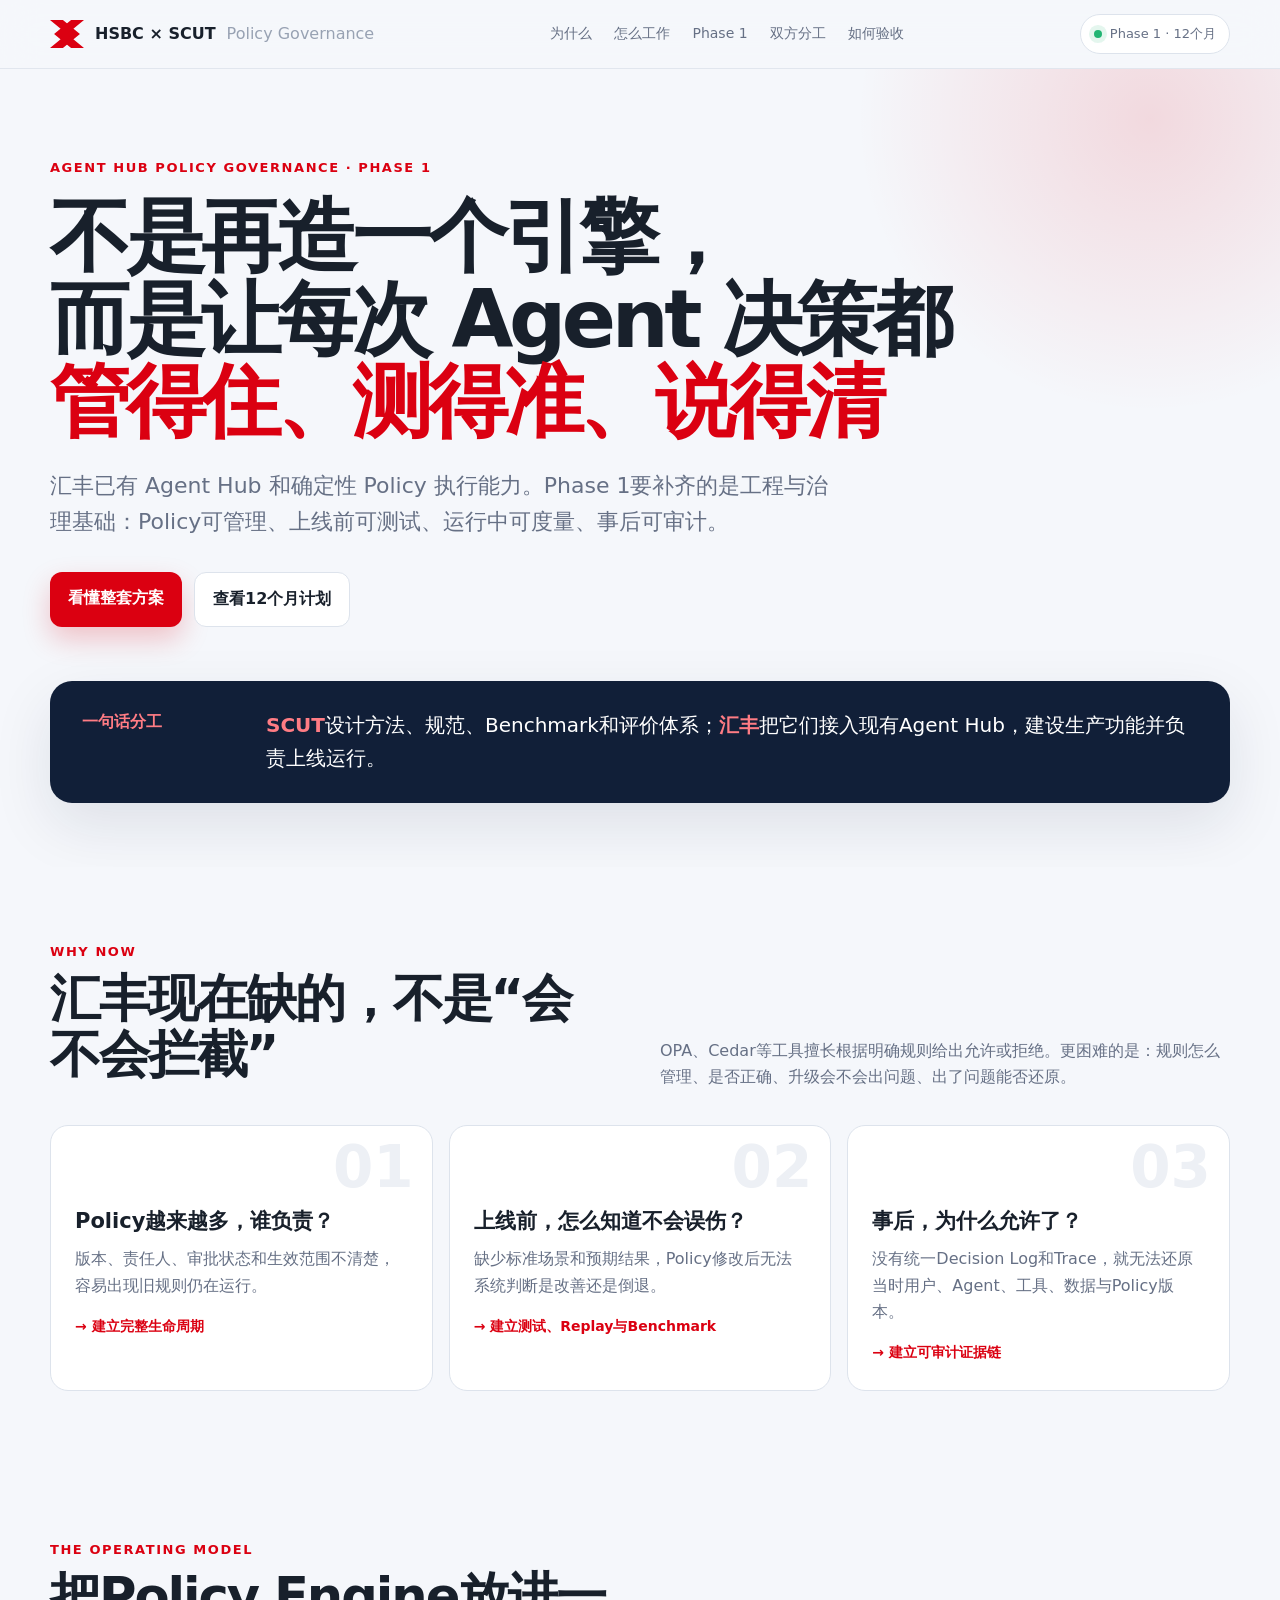
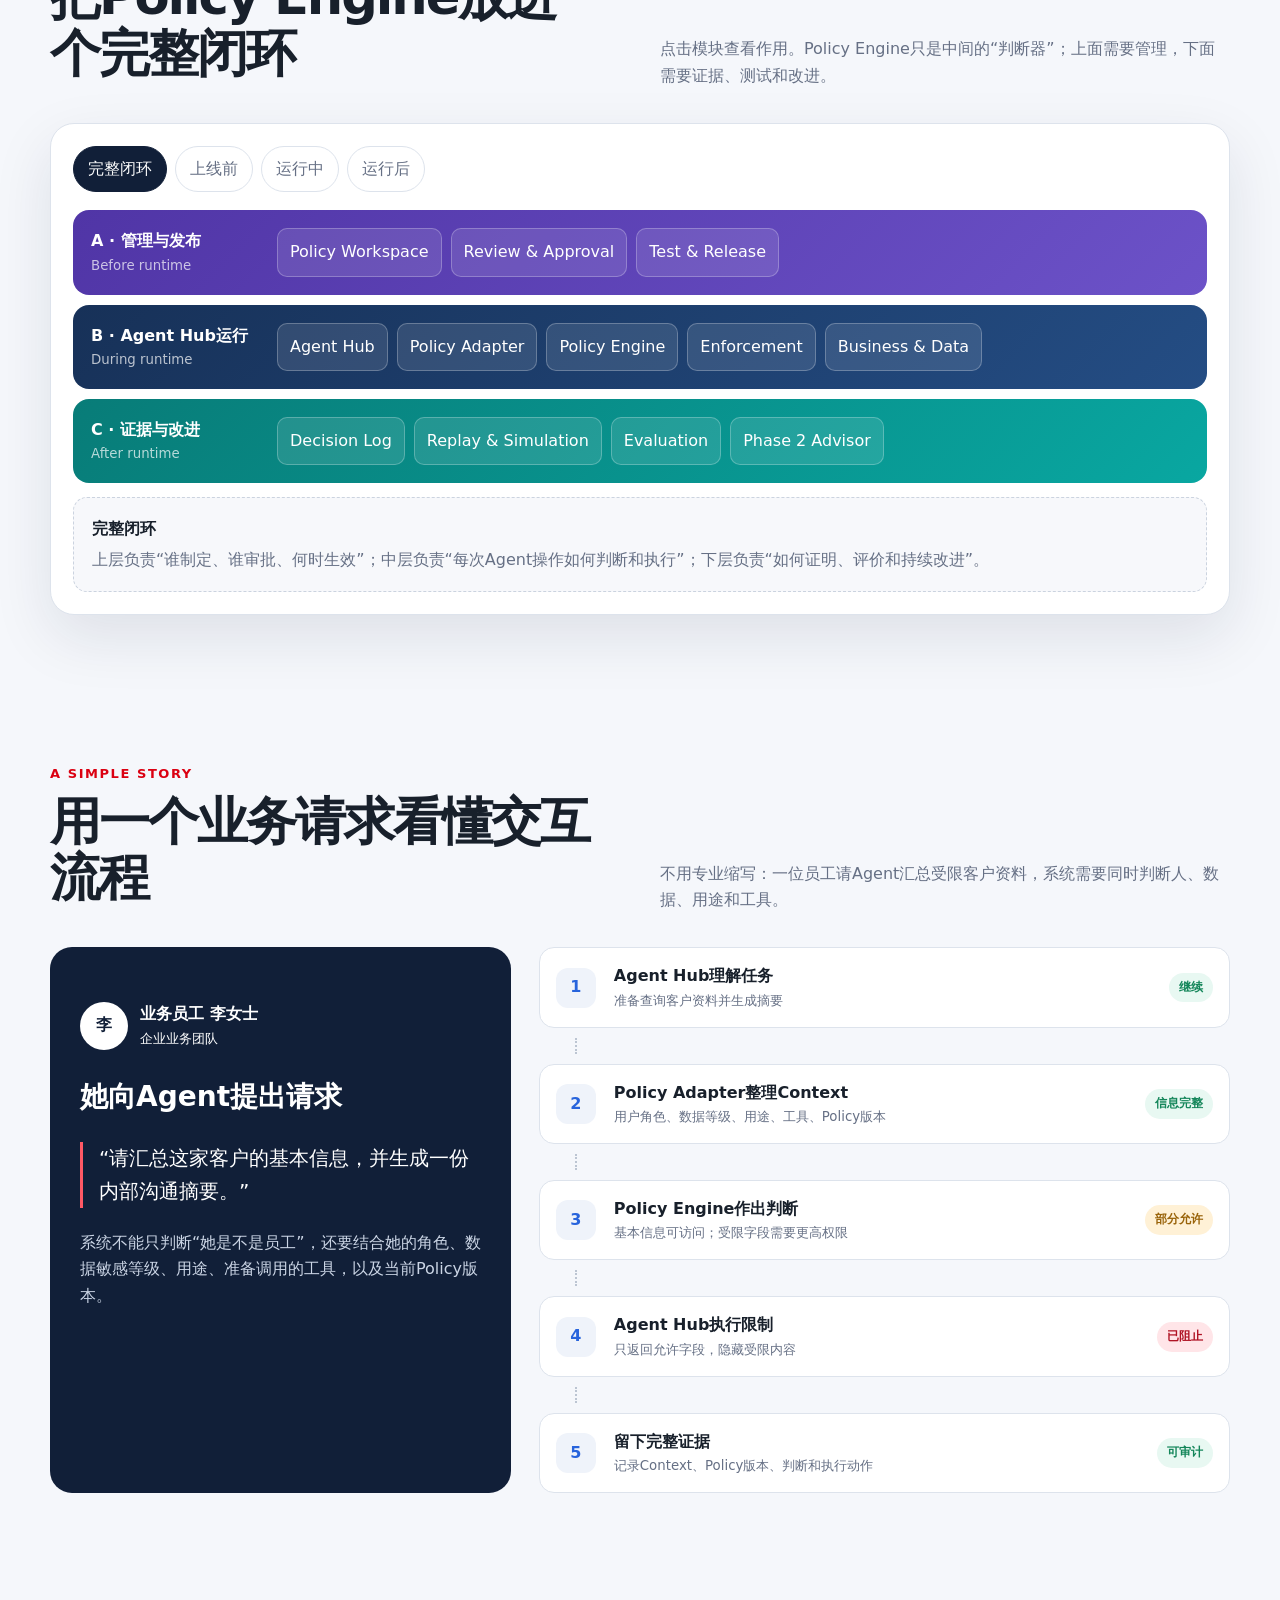
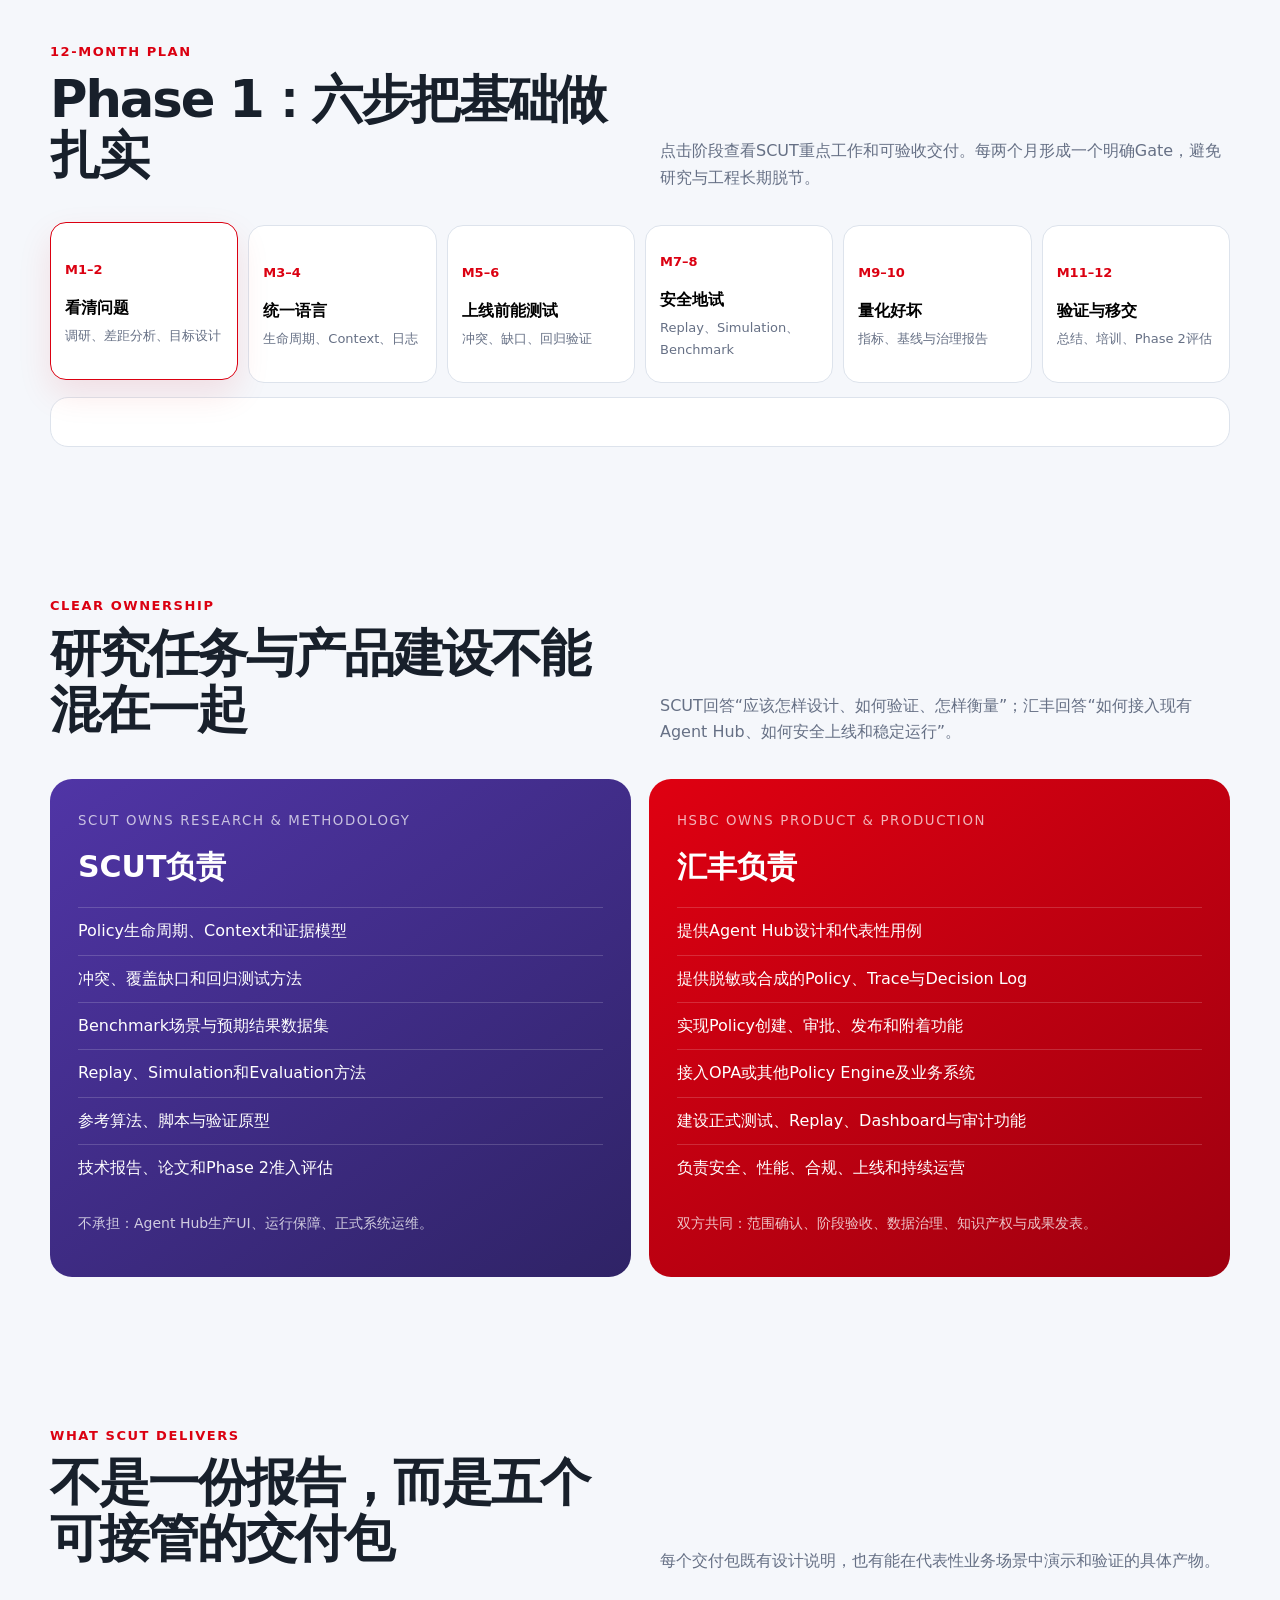
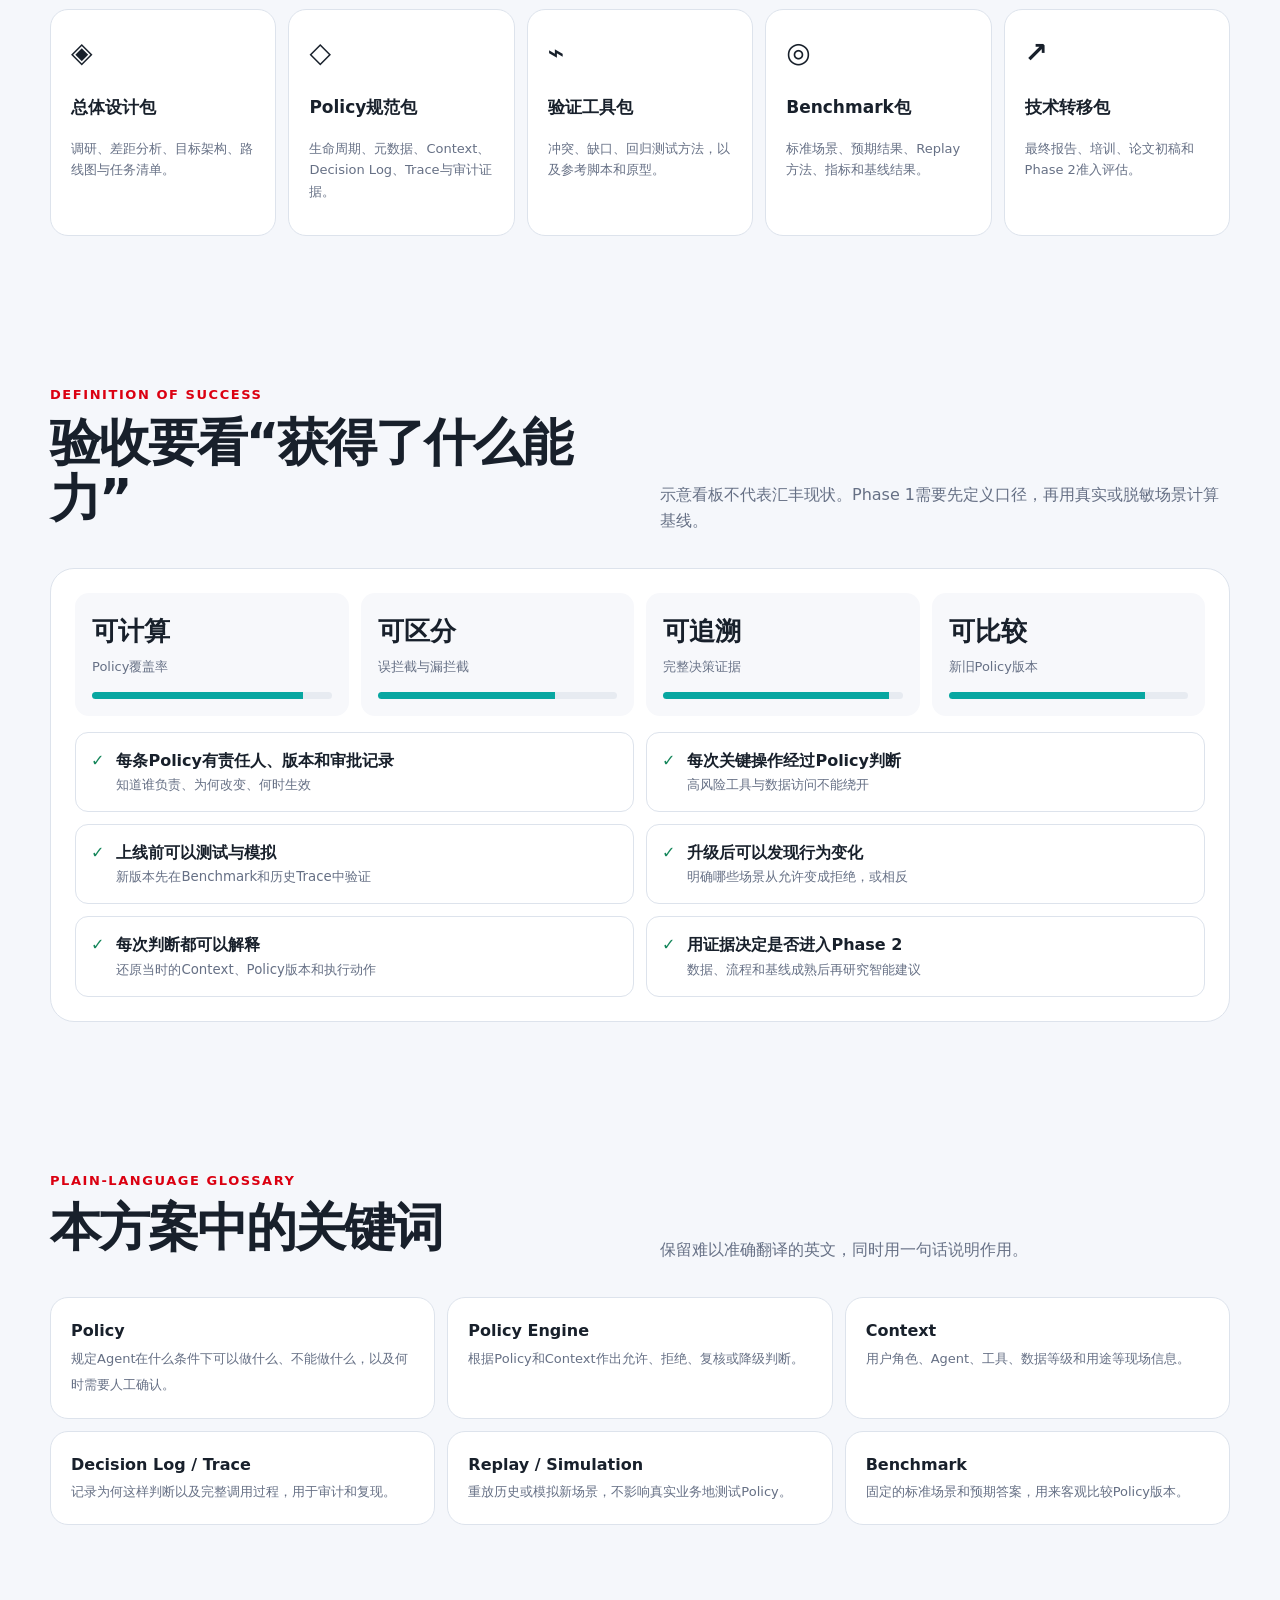
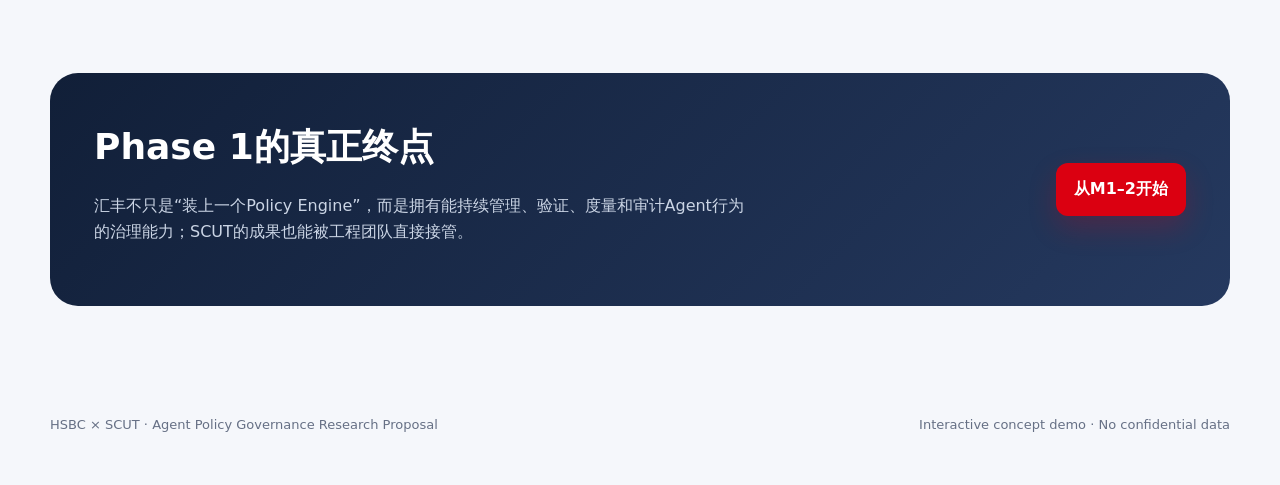
==== phase1-policy-demo/index.html @ 7c13958d "Initial commit: HSBC x SCUT Agent Hub Policy Governance Phase 1 concept demo" ====
<!doctype html>
<html lang="zh-CN">
<head>
  <meta charset="utf-8">
  <meta name="viewport" content="width=device-width,initial-scale=1">
  <meta name="description" content="HSBC × SCUT Agent Hub Policy Governance Phase 1">
  <title>HSBC × SCUT · Policy Governance Phase 1</title>
  <link rel="stylesheet" href="styles.css">
</head>
<body>
  <header class="topbar"><div class="wrap nav">
    <div class="brand"><span class="mark"></span><b>HSBC × SCUT</b><span>Policy Governance</span></div>
    <nav><a href="#why">为什么</a><a href="#architecture">怎么工作</a><a href="#plan">Phase 1</a><a href="#roles">双方分工</a><a href="#success">如何验收</a></nav>
    <span class="pill"><i></i>Phase 1 · 12个月</span>
  </div></header>
  <main>
    <section class="hero"><div class="wrap">
      <div class="eyebrow">Agent Hub Policy Governance · Phase 1</div>
      <h1>不是再造一个引擎，<br>而是让每次 Agent 决策都<br><em>管得住、测得准、说得清</em></h1>
      <p class="lead">汇丰已有 Agent Hub 和确定性 Policy 执行能力。Phase 1要补齐的是工程与治理基础：Policy可管理、上线前可测试、运行中可度量、事后可审计。</p>
      <div class="actions"><a class="primary" href="#architecture">看懂整套方案</a><a class="secondary" href="#plan">查看12个月计划</a></div>
      <div class="one-line"><b>一句话分工</b><p><strong>SCUT</strong>设计方法、规范、Benchmark和评价体系；<strong>汇丰</strong>把它们接入现有Agent Hub，建设生产功能并负责上线运行。</p></div>
    </div></section>
    <section id="why"><div class="wrap">
      <div class="section-head"><div><div class="eyebrow">Why now</div><h2>汇丰现在缺的，不是“会不会拦截”</h2></div><p>OPA、Cedar等工具擅长根据明确规则给出允许或拒绝。更困难的是：规则怎么管理、是否正确、升级会不会出问题、出了问题能否还原。</p></div>
      <div class="problem-grid">
        <article class="problem"><span class="num">01</span><h3>Policy越来越多，谁负责？</h3><p>版本、责任人、审批状态和生效范围不清楚，容易出现旧规则仍在运行。</p><b>→ 建立完整生命周期</b></article>
        <article class="problem"><span class="num">02</span><h3>上线前，怎么知道不会误伤？</h3><p>缺少标准场景和预期结果，Policy修改后无法系统判断是改善还是倒退。</p><b>→ 建立测试、Replay与Benchmark</b></article>
        <article class="problem"><span class="num">03</span><h3>事后，为什么允许了？</h3><p>没有统一Decision Log和Trace，就无法还原当时用户、Agent、工具、数据与Policy版本。</p><b>→ 建立可审计证据链</b></article>
      </div>
    </div></section>
    <section id="architecture"><div class="wrap">
      <div class="section-head"><div><div class="eyebrow">The operating model</div><h2>把Policy Engine放进一个完整闭环</h2></div><p>点击模块查看作用。Policy Engine只是中间的“判断器”；上面需要管理，下面需要证据、测试和改进。</p></div>
      <div class="arch">
        <div class="arch-tabs"><button class="active" data-view="all">完整闭环</button><button data-view="before">上线前</button><button data-view="runtime">运行中</button><button data-view="after">运行后</button></div>
        <div class="layer layer-a" data-stage="before"><div class="layer-title">A · 管理与发布<small>Before runtime</small></div><div class="nodes"><button data-title="Policy Workspace" data-copy="统一创建和维护Policy，记录责任人、版本、适用范围与变更原因。">Policy Workspace</button><button data-title="Review & Approval" data-copy="Policy必须经过评审与审批，才能从草稿进入测试或生产。">Review & Approval</button><button data-title="Test & Release" data-copy="使用标准测试集验证结果，再按受控流程发布到Agent Hub。">Test & Release</button></div></div>
        <div class="layer layer-b" data-stage="runtime"><div class="layer-title">B · Agent Hub运行<small>During runtime</small></div><div class="nodes"><button data-title="Agent Hub" data-copy="接收业务请求，编排Agent、模型、工具和数据系统，是现有业务底座。">Agent Hub</button><button data-title="Policy Adapter" data-copy="把用户、Agent、工具、数据等级和业务场景整理成统一格式。">Policy Adapter</button><button data-title="Policy Engine" data-copy="依据明确Policy返回允许、拒绝、人工复核或降级处理。可参考OPA实现。">Policy Engine</button><button data-title="Enforcement" data-copy="真正放行工具调用、阻止请求、隐藏敏感内容，或转交人工。">Enforcement</button><button data-title="Business & Data" data-copy="Agent最终调用的业务服务、工具和数据资源；通过Policy判断后才能访问。">Business & Data</button></div></div>
        <div class="layer layer-c" data-stage="after"><div class="layer-title">C · 证据与改进<small>After runtime</small></div><div class="nodes"><button data-title="Decision Log" data-copy="记录每次判断使用的Context、Policy版本、结果和原因。">Decision Log</button><button data-title="Replay & Simulation" data-copy="重放历史或模拟新场景，不影响生产地比较新旧Policy。">Replay & Simulation</button><button data-title="Evaluation" data-copy="计算覆盖率、误拦截、漏拦截、延迟和人工复核负担。">Evaluation</button><button data-title="Phase 2 Advisor" data-copy="Phase 1成熟后再研究智能Policy建议；先建议、后审批。">Phase 2 Advisor</button></div></div>
        <div class="detail" id="archDetail"><strong>完整闭环</strong><span>上层负责“谁制定、谁审批、何时生效”；中层负责“每次Agent操作如何判断和执行”；下层负责“如何证明、评价和持续改进”。</span></div>
      </div>
    </div></section>

    <section><div class="wrap">
      <div class="section-head"><div><div class="eyebrow">A simple story</div><h2>用一个业务请求看懂交互流程</h2></div><p>不用专业缩写：一位员工请Agent汇总受限客户资料，系统需要同时判断人、数据、用途和工具。</p></div>
      <div class="story">
        <article class="story-copy"><div class="persona"><span>李</span><div><b>业务员工 李女士</b><small>企业业务团队</small></div></div><h3>她向Agent提出请求</h3><blockquote>“请汇总这家客户的基本信息，并生成一份内部沟通摘要。”</blockquote><p>系统不能只判断“她是不是员工”，还要结合她的角色、数据敏感等级、用途、准备调用的工具，以及当前Policy版本。</p></article>
        <div class="flow">
          <div class="flow-step"><i>1</i><div><b>Agent Hub理解任务</b><small>准备查询客户资料并生成摘要</small></div><span class="status ok">继续</span></div>
          <div class="arrow"></div><div class="flow-step"><i>2</i><div><b>Policy Adapter整理Context</b><small>用户角色、数据等级、用途、工具、Policy版本</small></div><span class="status ok">信息完整</span></div>
          <div class="arrow"></div><div class="flow-step"><i>3</i><div><b>Policy Engine作出判断</b><small>基本信息可访问；受限字段需要更高权限</small></div><span class="status review">部分允许</span></div>
          <div class="arrow"></div><div class="flow-step"><i>4</i><div><b>Agent Hub执行限制</b><small>只返回允许字段，隐藏受限内容</small></div><span class="status blocked">已阻止</span></div>
          <div class="arrow"></div><div class="flow-step"><i>5</i><div><b>留下完整证据</b><small>记录Context、Policy版本、判断和执行动作</small></div><span class="status ok">可审计</span></div>
        </div>
      </div>
    </div></section>
    <section id="plan"><div class="wrap">
      <div class="section-head"><div><div class="eyebrow">12-month plan</div><h2>Phase 1：六步把基础做扎实</h2></div><p>点击阶段查看SCUT重点工作和可验收交付。每两个月形成一个明确Gate，避免研究与工程长期脱节。</p></div>
      <div class="timeline">
        <button class="phase active" data-i="0"><span>M1–2</span><h3>看清问题</h3><p>调研、差距分析、目标设计</p></button>
        <button class="phase" data-i="1"><span>M3–4</span><h3>统一语言</h3><p>生命周期、Context、日志</p></button>
        <button class="phase" data-i="2"><span>M5–6</span><h3>上线前能测试</h3><p>冲突、缺口、回归验证</p></button>
        <button class="phase" data-i="3"><span>M7–8</span><h3>安全地试</h3><p>Replay、Simulation、Benchmark</p></button>
        <button class="phase" data-i="4"><span>M9–10</span><h3>量化好坏</h3><p>指标、基线与治理报告</p></button>
        <button class="phase" data-i="5"><span>M11–12</span><h3>验证与移交</h3><p>总结、培训、Phase 2评估</p></button>
      </div>
      <div class="phase-detail" id="phaseDetail"></div>
    </div></section>

    <section id="roles"><div class="wrap">
      <div class="section-head"><div><div class="eyebrow">Clear ownership</div><h2>研究任务与产品建设不能混在一起</h2></div><p>SCUT回答“应该怎样设计、如何验证、怎样衡量”；汇丰回答“如何接入现有Agent Hub、如何安全上线和稳定运行”。</p></div>
      <div class="roles">
        <article class="role scut"><small>SCUT OWNS RESEARCH & METHODOLOGY</small><h3>SCUT负责</h3><ul><li>Policy生命周期、Context和证据模型</li><li>冲突、覆盖缺口和回归测试方法</li><li>Benchmark场景与预期结果数据集</li><li>Replay、Simulation和Evaluation方法</li><li>参考算法、脚本与验证原型</li><li>技术报告、论文和Phase 2准入评估</li></ul><p>不承担：Agent Hub生产UI、运行保障、正式系统运维。</p></article>
        <article class="role hsbc"><small>HSBC OWNS PRODUCT & PRODUCTION</small><h3>汇丰负责</h3><ul><li>提供Agent Hub设计和代表性用例</li><li>提供脱敏或合成的Policy、Trace与Decision Log</li><li>实现Policy创建、审批、发布和附着功能</li><li>接入OPA或其他Policy Engine及业务系统</li><li>建设正式测试、Replay、Dashboard与审计功能</li><li>负责安全、性能、合规、上线和持续运营</li></ul><p>双方共同：范围确认、阶段验收、数据治理、知识产权与成果发表。</p></article>
      </div>
    </div></section>
    <section><div class="wrap">
      <div class="section-head"><div><div class="eyebrow">What SCUT delivers</div><h2>不是一份报告，而是五个可接管的交付包</h2></div><p>每个交付包既有设计说明，也有能在代表性业务场景中演示和验证的具体产物。</p></div>
      <div class="deliverables"><article><b>◈</b><h3>总体设计包</h3><p>调研、差距分析、目标架构、路线图与任务清单。</p></article><article><b>◇</b><h3>Policy规范包</h3><p>生命周期、元数据、Context、Decision Log、Trace与审计证据。</p></article><article><b>⌁</b><h3>验证工具包</h3><p>冲突、缺口、回归测试方法，以及参考脚本和原型。</p></article><article><b>◎</b><h3>Benchmark包</h3><p>标准场景、预期结果、Replay方法、指标和基线结果。</p></article><article><b>↗</b><h3>技术转移包</h3><p>最终报告、培训、论文初稿和Phase 2准入评估。</p></article></div>
    </div></section>

    <section id="success"><div class="wrap">
      <div class="section-head"><div><div class="eyebrow">Definition of success</div><h2>验收要看“获得了什么能力”</h2></div><p>示意看板不代表汇丰现状。Phase 1需要先定义口径，再用真实或脱敏场景计算基线。</p></div>
      <div class="scoreboard">
        <div class="metrics"><div><b>可计算</b><span>Policy覆盖率</span><i style="--w:88%"></i></div><div><b>可区分</b><span>误拦截与漏拦截</span><i style="--w:74%"></i></div><div><b>可追溯</b><span>完整决策证据</span><i style="--w:94%"></i></div><div><b>可比较</b><span>新旧Policy版本</span><i style="--w:82%"></i></div></div>
        <div class="criteria"><div>✓ <span><b>每条Policy有责任人、版本和审批记录</b><small>知道谁负责、为何改变、何时生效</small></span></div><div>✓ <span><b>每次关键操作经过Policy判断</b><small>高风险工具与数据访问不能绕开</small></span></div><div>✓ <span><b>上线前可以测试与模拟</b><small>新版本先在Benchmark和历史Trace中验证</small></span></div><div>✓ <span><b>升级后可以发现行为变化</b><small>明确哪些场景从允许变成拒绝，或相反</small></span></div><div>✓ <span><b>每次判断都可以解释</b><small>还原当时的Context、Policy版本和执行动作</small></span></div><div>✓ <span><b>用证据决定是否进入Phase 2</b><small>数据、流程和基线成熟后再研究智能建议</small></span></div></div>
      </div>
    </div></section>

    <section><div class="wrap">
      <div class="section-head"><div><div class="eyebrow">Plain-language glossary</div><h2>本方案中的关键词</h2></div><p>保留难以准确翻译的英文，同时用一句话说明作用。</p></div>
      <div class="glossary"><article><b>Policy</b><span>规定Agent在什么条件下可以做什么、不能做什么，以及何时需要人工确认。</span></article><article><b>Policy Engine</b><span>根据Policy和Context作出允许、拒绝、复核或降级判断。</span></article><article><b>Context</b><span>用户角色、Agent、工具、数据等级和用途等现场信息。</span></article><article><b>Decision Log / Trace</b><span>记录为何这样判断以及完整调用过程，用于审计和复现。</span></article><article><b>Replay / Simulation</b><span>重放历史或模拟新场景，不影响真实业务地测试Policy。</span></article><article><b>Benchmark</b><span>固定的标准场景和预期答案，用来客观比较Policy版本。</span></article></div>
    </div></section>

    <section><div class="wrap"><div class="cta"><div><h2>Phase 1的真正终点</h2><p>汇丰不只是“装上一个Policy Engine”，而是拥有能持续管理、验证、度量和审计Agent行为的治理能力；SCUT的成果也能被工程团队直接接管。</p></div><a class="primary" href="#plan">从M1–2开始</a></div></div></section>
  </main>
  <footer><div class="wrap"><span>HSBC × SCUT · Agent Policy Governance Research Proposal</span><span>Interactive concept demo · No confidential data</span></div></footer>
  <script src="app.js"></script>
</body>
</html>
---- phase1-policy-demo/styles.css ----
:root{--ink:#18202b;--muted:#667085;--paper:#f5f7fb;--card:#fff;--red:#db0011;--navy:#111f38;--blue:#2864dc;--cyan:#08a7a1;--line:#dde3ec;--shadow:0 22px 60px rgba(16,31,56,.1)}
*{box-sizing:border-box}html{scroll-behavior:smooth}body{margin:0;background:var(--paper);color:var(--ink);font-family:Inter,"PingFang SC","Microsoft YaHei",system-ui,sans-serif;line-height:1.65}button,a{font:inherit}button{cursor:pointer}.wrap{width:min(1180px,calc(100% - 40px));margin:auto}
.topbar{position:sticky;top:0;z-index:20;background:rgba(245,247,251,.88);backdrop-filter:blur(18px);border-bottom:1px solid rgba(221,227,236,.8)}.nav{height:68px;display:flex;align-items:center;justify-content:space-between;gap:24px}.brand{display:flex;align-items:center;gap:11px}.brand>span:last-child{color:#98a2b3}.mark{width:34px;height:28px;position:relative}.mark:before,.mark:after{content:"";position:absolute;inset:0;background:var(--red);clip-path:polygon(0 0,50% 50%,0 100%,38% 100%,88% 50%,38% 0)}.mark:after{transform:scaleX(-1)}nav{display:flex;gap:22px}nav a{color:var(--muted);text-decoration:none;font-size:14px}nav a:hover{color:var(--red)}.pill{display:inline-flex;align-items:center;gap:8px;border:1px solid var(--line);background:#fff;border-radius:999px;padding:8px 13px;font-size:13px;color:var(--muted)}.pill i{width:8px;height:8px;border-radius:50%;background:#22b573;box-shadow:0 0 0 5px rgba(34,181,115,.12)}
.hero{padding:88px 0 64px;position:relative;overflow:hidden}.hero:before{content:"";position:absolute;width:620px;height:620px;border-radius:50%;right:-180px;top:-260px;background:radial-gradient(circle,rgba(219,0,17,.12),transparent 67%);pointer-events:none}.eyebrow{color:var(--red);font-weight:800;letter-spacing:.12em;text-transform:uppercase;font-size:13px}.hero h1{font-size:clamp(42px,7vw,80px);line-height:1.03;letter-spacing:-.055em;margin:18px 0 24px;max-width:1040px}.hero h1 em{font-style:normal;color:var(--red)}.lead{max-width:800px;color:var(--muted);font-size:clamp(17px,2vw,22px);margin:0 0 32px}.actions{display:flex;gap:12px;flex-wrap:wrap}.primary,.secondary{border-radius:12px;padding:13px 18px;text-decoration:none;font-weight:700}.primary{background:var(--red);color:#fff;box-shadow:0 12px 28px rgba(219,0,17,.22)}.secondary{background:#fff;color:var(--ink);border:1px solid var(--line)}.one-line{margin-top:54px;background:var(--navy);color:#fff;border-radius:22px;padding:28px 32px;display:grid;grid-template-columns:160px 1fr;gap:24px;box-shadow:var(--shadow)}.one-line>b,.one-line strong{color:#ff7c84}.one-line p{margin:0;font-size:20px}
section{padding:74px 0}.section-head{display:grid;grid-template-columns:1fr 1fr;gap:40px;align-items:end;margin-bottom:34px}.section-head h2{font-size:clamp(32px,4vw,52px);line-height:1.1;letter-spacing:-.04em;margin:8px 0}.section-head p{color:var(--muted);margin:0}.problem-grid{display:grid;grid-template-columns:repeat(3,1fr);gap:16px}.problem{background:#fff;border:1px solid var(--line);border-radius:18px;padding:24px;min-height:230px;position:relative;overflow:hidden}.problem .num{font-size:58px;line-height:1;color:#edf0f5;font-weight:900;position:absolute;right:18px;top:12px}.problem h3{font-size:21px;margin:54px 0 8px}.problem p{color:var(--muted);margin:0}.problem>b{display:inline-block;margin-top:16px;color:var(--red);font-size:14px}
.arch{background:#fff;border:1px solid var(--line);border-radius:24px;padding:22px;box-shadow:var(--shadow)}.arch-tabs{display:flex;gap:8px;flex-wrap:wrap;margin-bottom:18px}.arch-tabs button{border:1px solid var(--line);background:#fff;color:var(--muted);border-radius:999px;padding:9px 14px}.arch-tabs button.active{background:var(--navy);color:#fff;border-color:var(--navy)}.layer{display:grid;grid-template-columns:170px 1fr;gap:16px;border-radius:16px;padding:18px;margin-top:10px;color:#fff}.layer-a{background:linear-gradient(135deg,#5035a6,#6c52c8)}.layer-b{background:linear-gradient(135deg,#173158,#244d84)}.layer-c{background:linear-gradient(135deg,#087c78,#09a7a1)}.layer-title{font-weight:800}.layer-title small{display:block;font-weight:500;opacity:.7}.nodes{display:flex;gap:9px;flex-wrap:wrap}.nodes button{border:1px solid rgba(255,255,255,.25);background:rgba(255,255,255,.11);color:#fff;border-radius:10px;padding:10px 12px;transition:.2s}.nodes button:hover,.nodes button.selected{background:#fff;color:var(--ink);transform:translateY(-2px)}.detail{margin-top:14px;background:#f7f8fb;border:1px dashed #cbd3df;border-radius:14px;padding:18px;min-height:92px}.detail strong{display:block;margin-bottom:4px}.detail span{color:var(--muted)}
.story{display:grid;grid-template-columns:.8fr 1.2fr;gap:28px}.story-copy{background:var(--navy);color:#fff;border-radius:22px;padding:30px}.story-copy p{color:#cbd5e5}.story-copy h3{font-size:28px;margin:8px 0}.persona{display:flex;align-items:center;gap:12px;margin:24px 0}.persona>span{width:48px;height:48px;border-radius:50%;display:grid;place-items:center;background:#fff;color:var(--navy);font-weight:900}.persona small,.flow-step small{display:block}.story-copy blockquote{font-size:20px;border-left:3px solid #ff5965;padding-left:16px;margin:22px 0}.flow{display:flex;flex-direction:column;gap:10px}.flow-step{display:grid;grid-template-columns:44px 1fr auto;align-items:center;gap:14px;background:#fff;border:1px solid var(--line);border-radius:15px;padding:15px 16px}.flow-step>i{width:40px;height:40px;border-radius:12px;display:grid;place-items:center;background:#eff3fa;font-style:normal;font-weight:900;color:var(--blue)}.flow-step small{color:var(--muted)}.status{border-radius:999px;padding:5px 10px;font-size:12px;font-weight:800}.ok{background:#e8f8f2;color:#14865a}.review{background:#fff1d6;color:#996309}.blocked{background:#ffe5e8;color:#b01324}.arrow{height:16px;border-left:2px dotted #bcc5d2;margin-left:36px}
.timeline{display:grid;grid-template-columns:repeat(6,1fr);gap:10px}.phase{border:1px solid var(--line);background:#fff;border-radius:16px;padding:18px 14px;text-align:left;min-height:158px;transition:.2s}.phase:hover,.phase.active{border-color:var(--red);transform:translateY(-3px);box-shadow:0 14px 34px rgba(219,0,17,.1)}.phase span{color:var(--red);font-size:13px;font-weight:800}.phase h3{font-size:16px;margin:12px 0 4px}.phase p{font-size:13px;color:var(--muted);margin:0}.phase-detail{margin-top:14px;border-radius:18px;background:#fff;border:1px solid var(--line);padding:24px;display:grid;grid-template-columns:1fr 1fr;gap:30px}.phase-detail h3{margin:0 0 8px}.phase-detail ul{padding-left:20px;color:var(--muted);margin:8px 0}.tag{display:inline-block;background:#fff0f1;color:var(--red);border-radius:999px;padding:5px 9px;font-size:12px;font-weight:800;margin-bottom:8px}
.roles{display:grid;grid-template-columns:1fr 1fr;gap:18px}.role{border-radius:22px;padding:28px;color:#fff;min-height:390px}.role.scut{background:linear-gradient(145deg,#5035a6,#2f2366)}.role.hsbc{background:linear-gradient(145deg,#df0011,#9e0010)}.role>small{opacity:.7;letter-spacing:.12em}.role h3{font-size:30px;margin:8px 0}.role ul{list-style:none;padding:0}.role li{padding:10px 0;border-top:1px solid rgba(255,255,255,.17)}.role p{opacity:.76;font-size:14px;margin-top:20px}.deliverables{display:grid;grid-template-columns:repeat(5,1fr);gap:12px}.deliverables article,.glossary article{background:#fff;border:1px solid var(--line);border-radius:18px;padding:20px}.deliverables article>b{font-size:28px}.deliverables h3{font-size:17px}.deliverables p,.glossary span{font-size:13px;color:var(--muted)}
.scoreboard{background:#fff;border:1px solid var(--line);border-radius:24px;padding:24px}.metrics{display:grid;grid-template-columns:repeat(4,1fr);gap:12px}.metrics>div{background:#f7f8fb;border-radius:14px;padding:17px}.metrics b{font-size:26px;display:block}.metrics span{color:var(--muted);font-size:13px}.metrics i{display:block;height:7px;border-radius:99px;background:linear-gradient(90deg,var(--cyan) var(--w),#e7ebf1 var(--w));margin-top:12px}.criteria{display:grid;grid-template-columns:repeat(2,1fr);gap:12px;margin-top:16px}.criteria>div{display:flex;gap:12px;background:#fff;border:1px solid var(--line);padding:15px;border-radius:13px;color:#14865a;font-weight:900}.criteria span{color:var(--ink);font-weight:400}.criteria small{display:block;color:var(--muted)}.glossary{display:grid;grid-template-columns:repeat(3,1fr);gap:12px}.glossary b{display:block}.cta{background:linear-gradient(135deg,var(--navy),#25395f);color:#fff;border-radius:28px;padding:44px;display:flex;align-items:center;justify-content:space-between;gap:30px}.cta h2{margin:0;font-size:36px}.cta p{color:#cbd5e5;max-width:650px}.cta .primary{white-space:nowrap}footer{padding:34px 0 50px;color:var(--muted);font-size:13px}footer>div{display:flex;justify-content:space-between;gap:20px}
@media(max-width:900px){nav{display:none}.section-head,.story,.phase-detail{grid-template-columns:1fr}.problem-grid{grid-template-columns:1fr}.timeline{grid-template-columns:repeat(2,1fr)}.roles{grid-template-columns:1fr}.deliverables{grid-template-columns:repeat(2,1fr)}.metrics{grid-template-columns:repeat(2,1fr)}.glossary{grid-template-columns:1fr 1fr}.one-line{grid-template-columns:1fr}.cta{display:block}}
@media(max-width:560px){.wrap{width:min(100% - 24px,1180px)}.hero{padding-top:58px}.hero h1{font-size:42px}.timeline,.deliverables,.metrics,.criteria,.glossary{grid-template-columns:1fr}.layer{grid-template-columns:1fr}.cta{padding:28px}.pill{display:none}footer>div{display:block}.flow-step{grid-template-columns:40px 1fr}.flow-step .status{grid-column:2}}
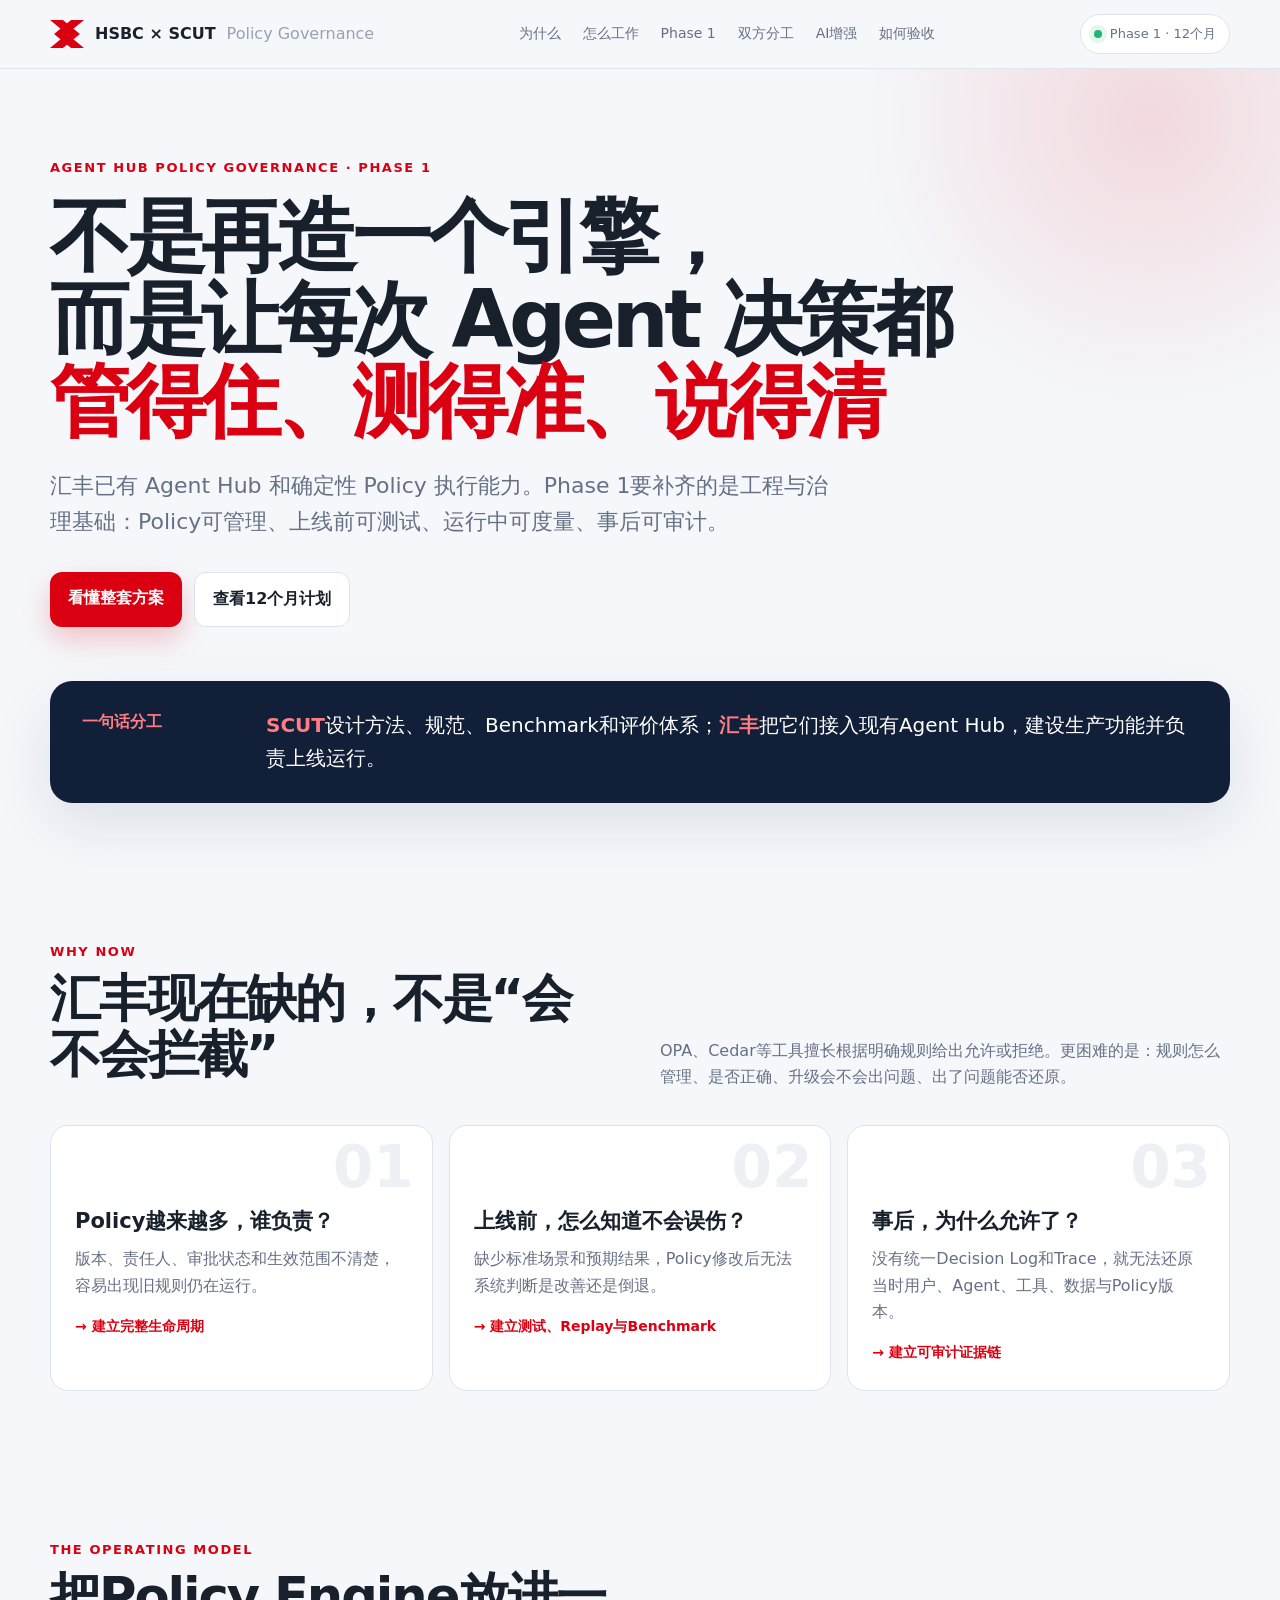
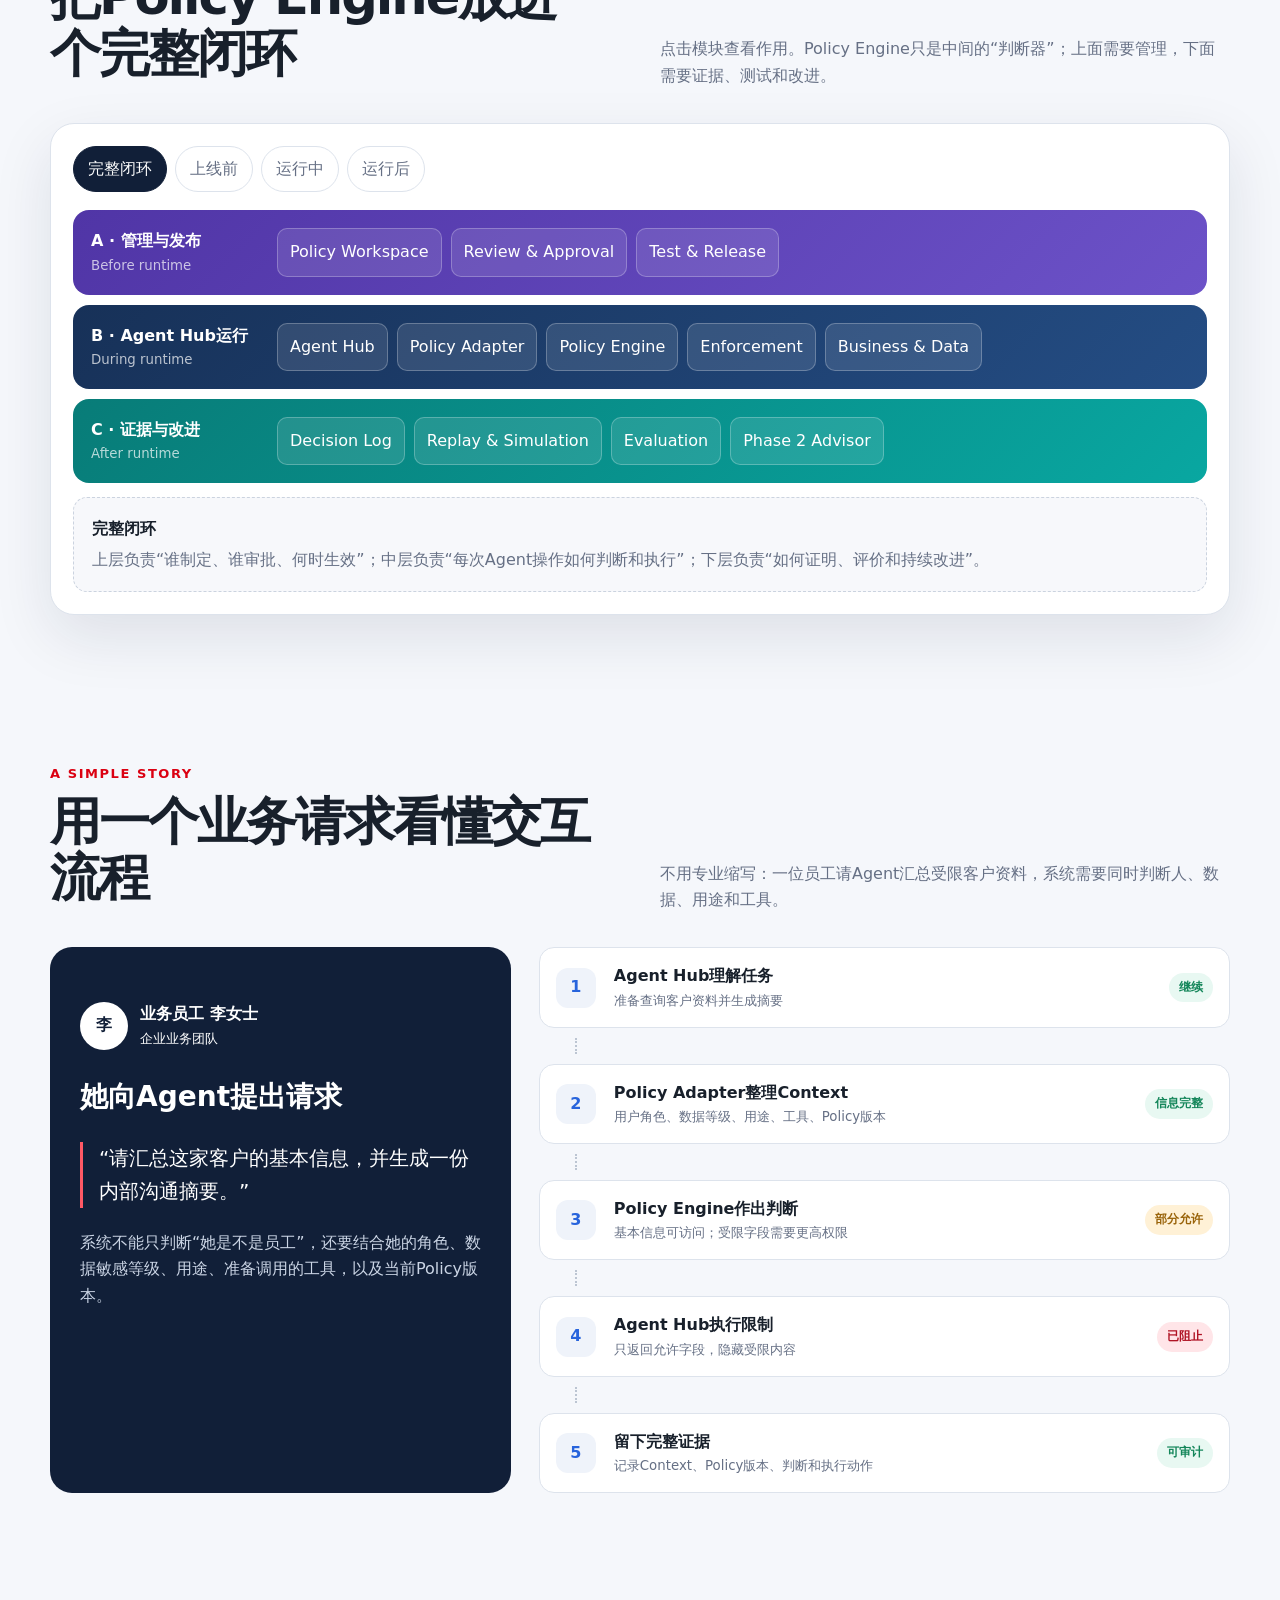
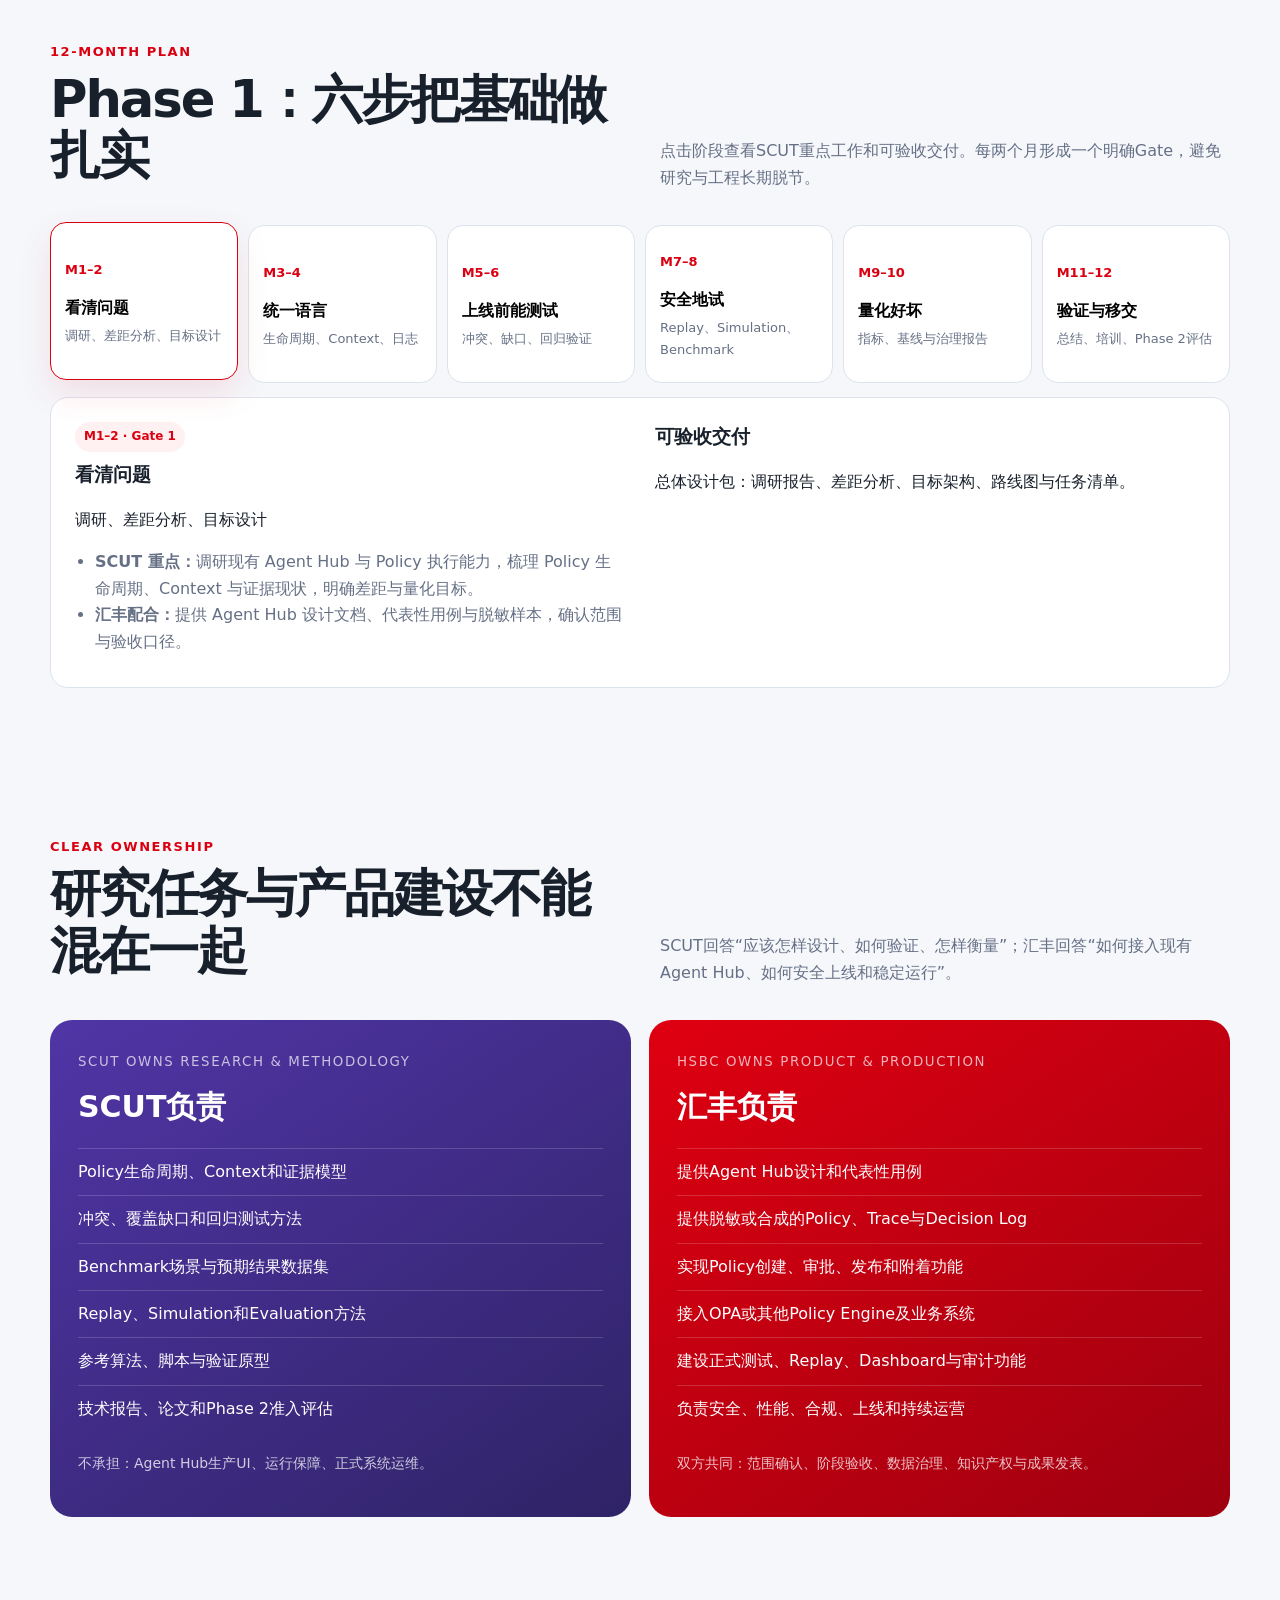
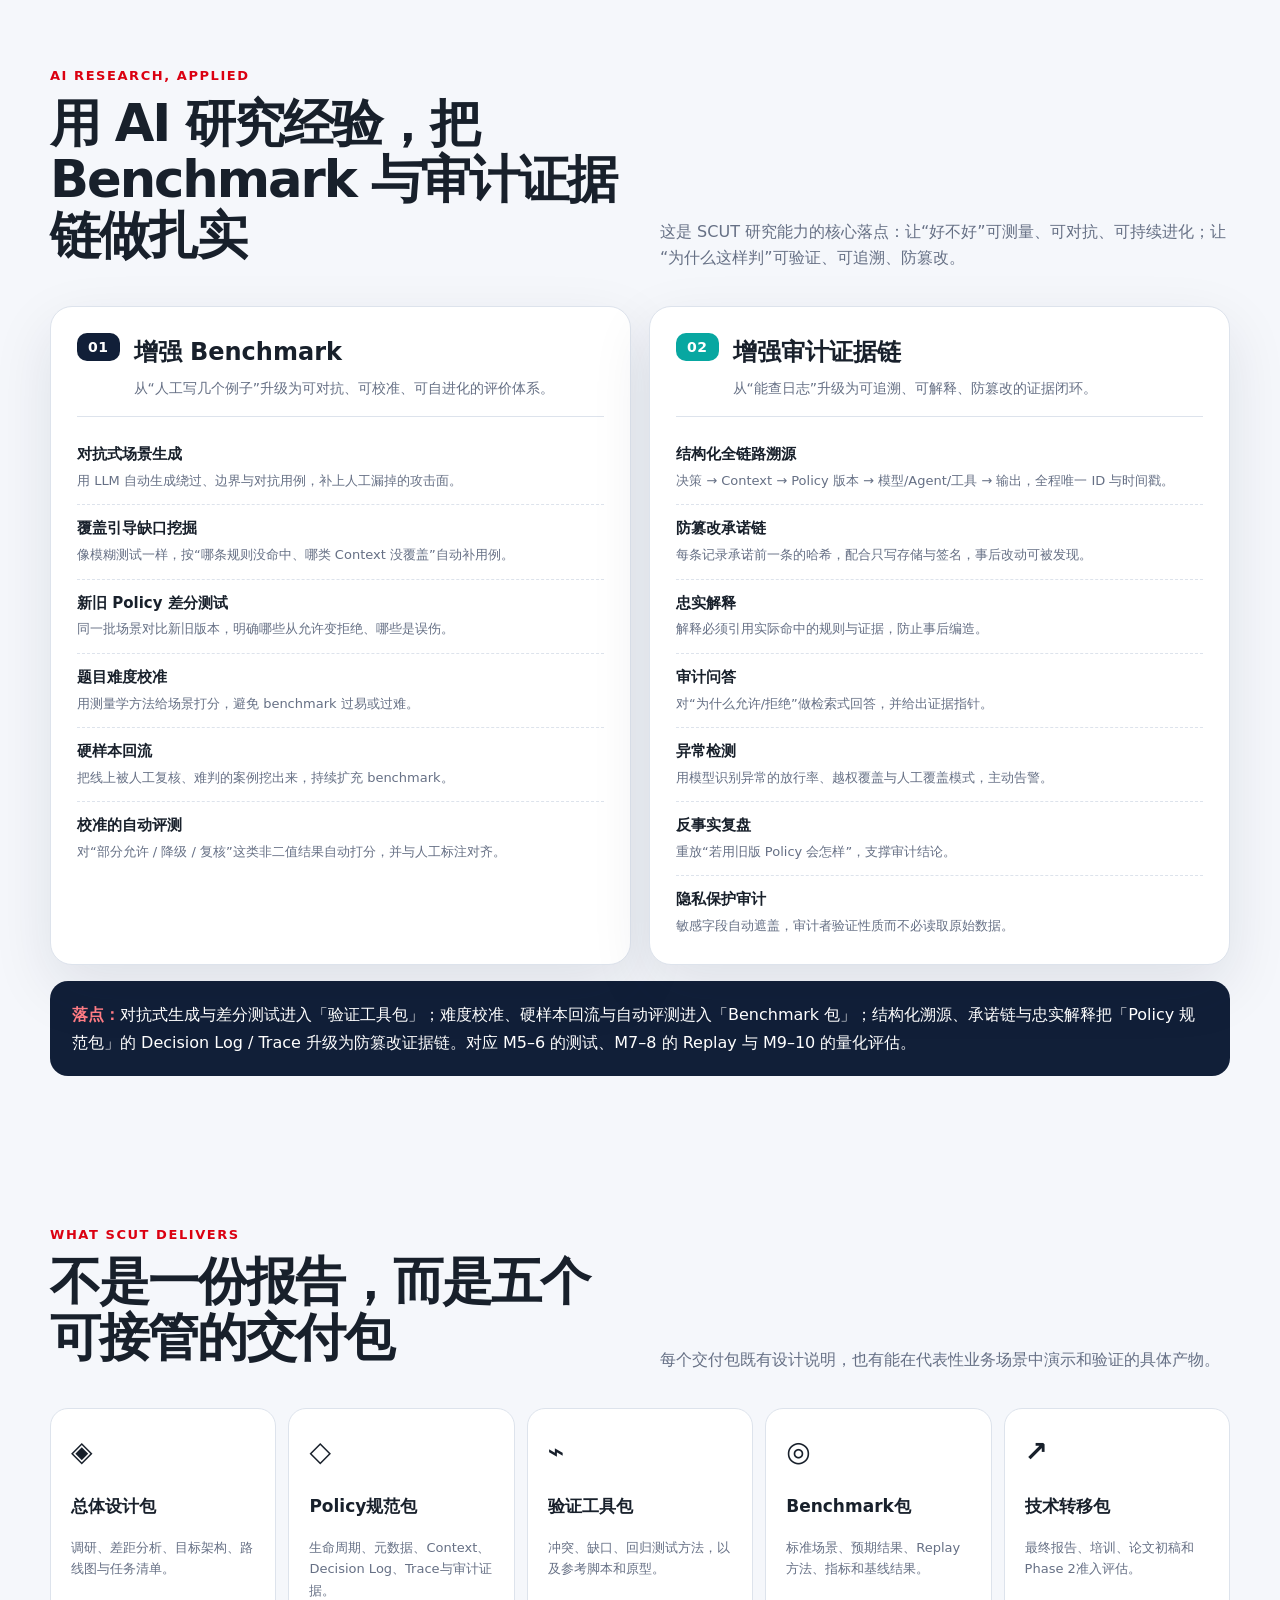
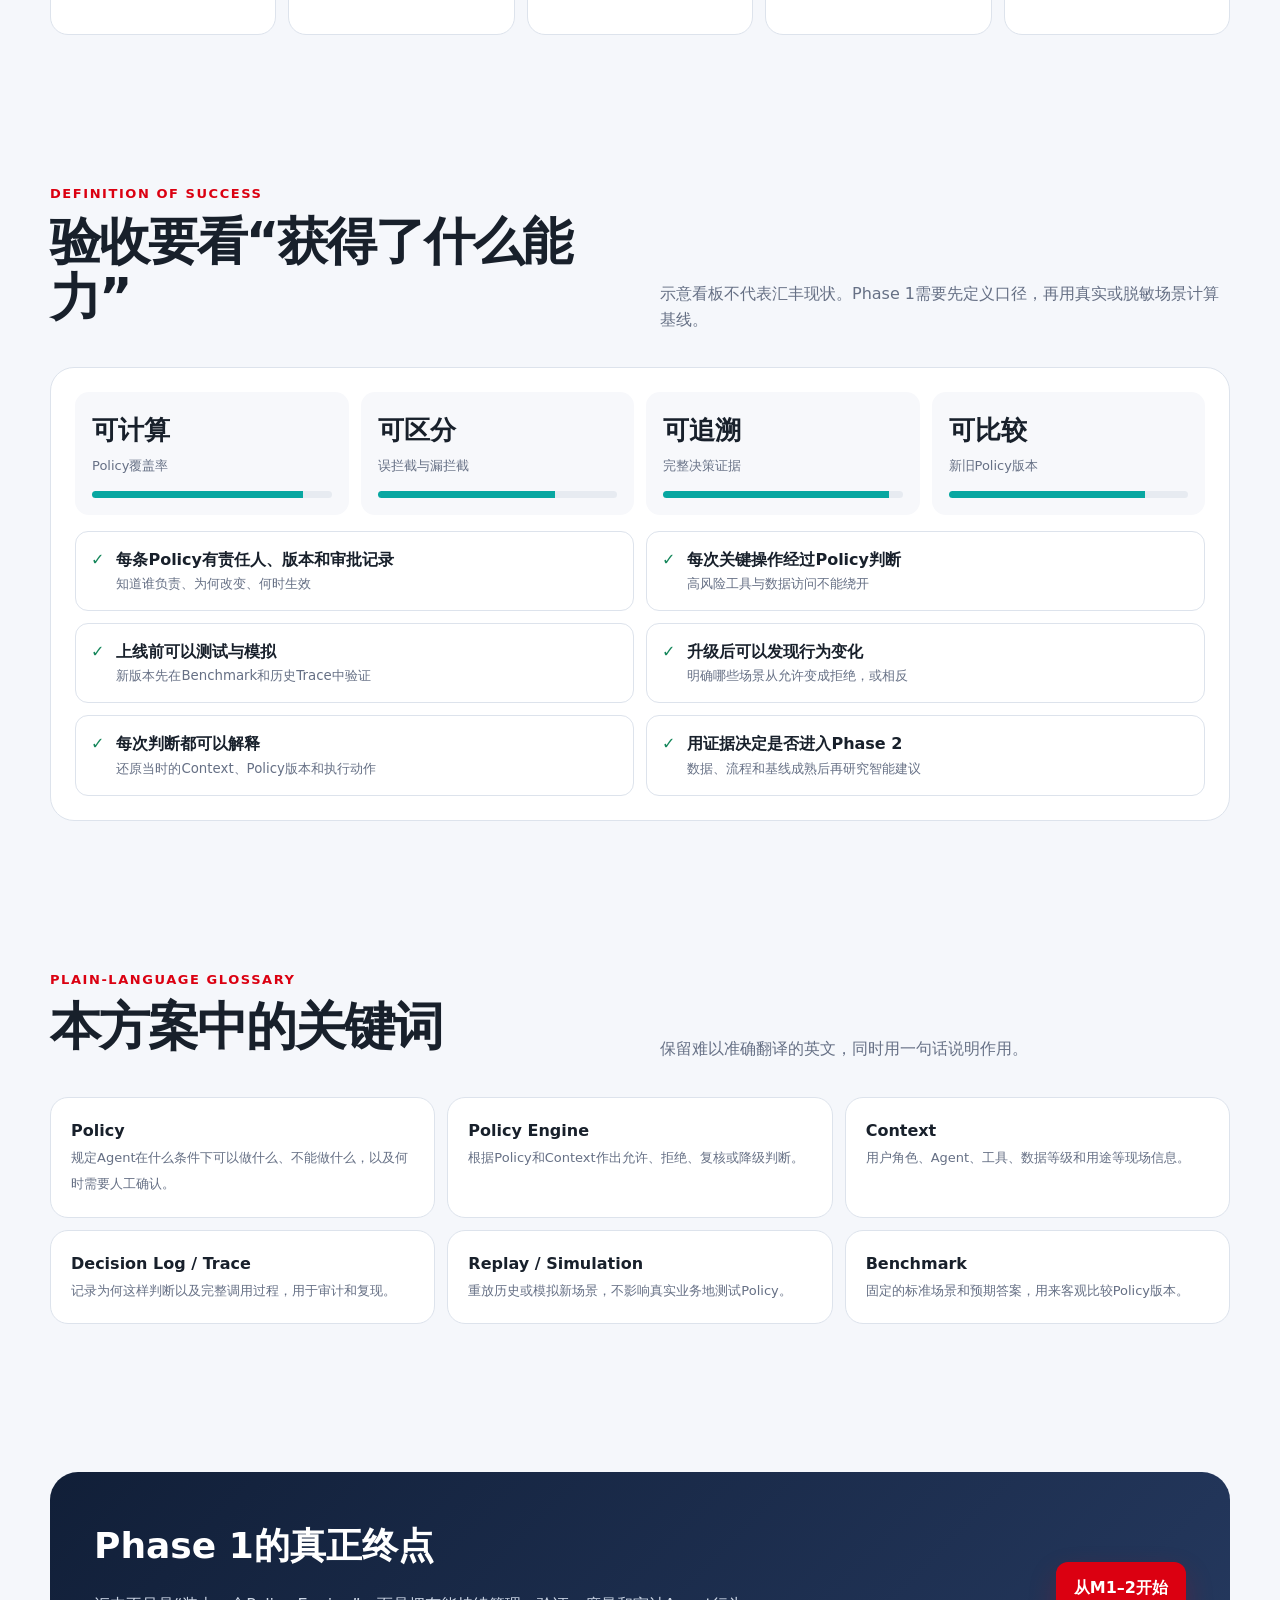
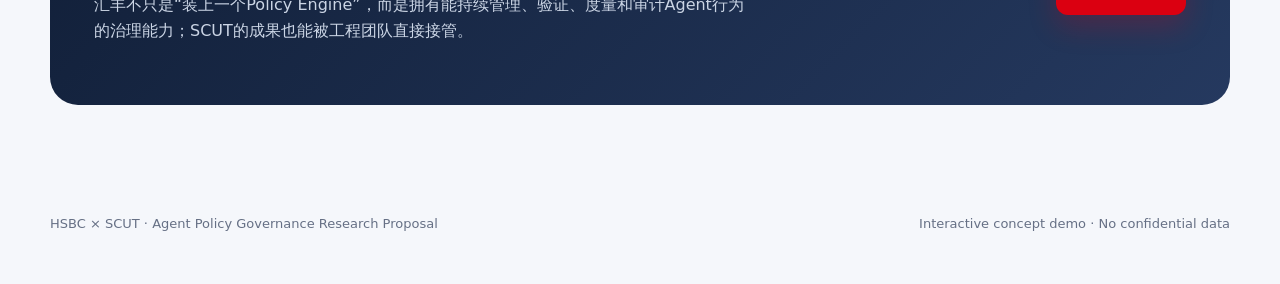
==== commit daed7beb: "Add AI-enhanced Benchmark and Audit Evidence Chain section" ====
--- a/phase1-policy-demo/index.html
+++ b/phase1-policy-demo/index.html
@@ -10,7 +10,7 @@
 <body>
   <header class="topbar"><div class="wrap nav">
     <div class="brand"><span class="mark"></span><b>HSBC × SCUT</b><span>Policy Governance</span></div>
-    <nav><a href="#why">为什么</a><a href="#architecture">怎么工作</a><a href="#plan">Phase 1</a><a href="#roles">双方分工</a><a href="#success">如何验收</a></nav>
+    <nav><a href="#why">为什么</a><a href="#architecture">怎么工作</a><a href="#plan">Phase 1</a><a href="#roles">双方分工</a><a href="#ai-boost">AI增强</a><a href="#success">如何验收</a></nav>
     <span class="pill"><i></i>Phase 1 · 12个月</span>
   </div></header>
   <main>
@@ -73,6 +73,35 @@
         <article class="role hsbc"><small>HSBC OWNS PRODUCT & PRODUCTION</small><h3>汇丰负责</h3><ul><li>提供Agent Hub设计和代表性用例</li><li>提供脱敏或合成的Policy、Trace与Decision Log</li><li>实现Policy创建、审批、发布和附着功能</li><li>接入OPA或其他Policy Engine及业务系统</li><li>建设正式测试、Replay、Dashboard与审计功能</li><li>负责安全、性能、合规、上线和持续运营</li></ul><p>双方共同：范围确认、阶段验收、数据治理、知识产权与成果发表。</p></article>
       </div>
     </div></section>
+    <section id="ai-boost"><div class="wrap">
+      <div class="section-head"><div><div class="eyebrow">AI research, applied</div><h2>用 AI 研究经验，把 Benchmark 与审计证据链做扎实</h2></div><p>这是 SCUT 研究能力的核心落点：让“好不好”可测量、可对抗、可持续进化；让“为什么这样判”可验证、可追溯、防篡改。</p></div>
+      <div class="ai-boost">
+        <article class="ai-block bench">
+          <header><span class="num">01</span><div><h3>增强 Benchmark</h3><p>从“人工写几个例子”升级为可对抗、可校准、可自进化的评价体系。</p></div></header>
+          <ul>
+            <li><strong>对抗式场景生成</strong><span>用 LLM 自动生成绕过、边界与对抗用例，补上人工漏掉的攻击面。</span></li>
+            <li><strong>覆盖引导缺口挖掘</strong><span>像模糊测试一样，按“哪条规则没命中、哪类 Context 没覆盖”自动补用例。</span></li>
+            <li><strong>新旧 Policy 差分测试</strong><span>同一批场景对比新旧版本，明确哪些从允许变拒绝、哪些是误伤。</span></li>
+            <li><strong>题目难度校准</strong><span>用测量学方法给场景打分，避免 benchmark 过易或过难。</span></li>
+            <li><strong>硬样本回流</strong><span>把线上被人工复核、难判的案例挖出来，持续扩充 benchmark。</span></li>
+            <li><strong>校准的自动评测</strong><span>对“部分允许 / 降级 / 复核”这类非二值结果自动打分，并与人工标注对齐。</span></li>
+          </ul>
+        </article>
+        <article class="ai-block audit">
+          <header><span class="num">02</span><div><h3>增强审计证据链</h3><p>从“能查日志”升级为可追溯、可解释、防篡改的证据闭环。</p></div></header>
+          <ul>
+            <li><strong>结构化全链路溯源</strong><span>决策 → Context → Policy 版本 → 模型/Agent/工具 → 输出，全程唯一 ID 与时间戳。</span></li>
+            <li><strong>防篡改承诺链</strong><span>每条记录承诺前一条的哈希，配合只写存储与签名，事后改动可被发现。</span></li>
+            <li><strong>忠实解释</strong><span>解释必须引用实际命中的规则与证据，防止事后编造。</span></li>
+            <li><strong>审计问答</strong><span>对“为什么允许/拒绝”做检索式回答，并给出证据指针。</span></li>
+            <li><strong>异常检测</strong><span>用模型识别异常的放行率、越权覆盖与人工覆盖模式，主动告警。</span></li>
+            <li><strong>反事实复盘</strong><span>重放“若用旧版 Policy 会怎样”，支撑审计结论。</span></li>
+            <li><strong>隐私保护审计</strong><span>敏感字段自动遮盖，审计者验证性质而不必读取原始数据。</span></li>
+          </ul>
+        </article>
+      </div>
+      <div class="ai-map"><p><b>落点：</b>对抗式生成与差分测试进入「验证工具包」；难度校准、硬样本回流与自动评测进入「Benchmark 包」；结构化溯源、承诺链与忠实解释把「Policy 规范包」的 Decision Log / Trace 升级为防篡改证据链。对应 M5–6 的测试、M7–8 的 Replay 与 M9–10 的量化评估。</p></div>
+    </div></section>
     <section><div class="wrap">
       <div class="section-head"><div><div class="eyebrow">What SCUT delivers</div><h2>不是一份报告，而是五个可接管的交付包</h2></div><p>每个交付包既有设计说明，也有能在代表性业务场景中演示和验证的具体产物。</p></div>
       <div class="deliverables"><article><b>◈</b><h3>总体设计包</h3><p>调研、差距分析、目标架构、路线图与任务清单。</p></article><article><b>◇</b><h3>Policy规范包</h3><p>生命周期、元数据、Context、Decision Log、Trace与审计证据。</p></article><article><b>⌁</b><h3>验证工具包</h3><p>冲突、缺口、回归测试方法，以及参考脚本和原型。</p></article><article><b>◎</b><h3>Benchmark包</h3><p>标准场景、预期结果、Replay方法、指标和基线结果。</p></article><article><b>↗</b><h3>技术转移包</h3><p>最终报告、培训、论文初稿和Phase 2准入评估。</p></article></div>
--- a/phase1-policy-demo/styles.css
+++ b/phase1-policy-demo/styles.css
@@ -10,3 +10,19 @@
 .scoreboard{background:#fff;border:1px solid var(--line);border-radius:24px;padding:24px}.metrics{display:grid;grid-template-columns:repeat(4,1fr);gap:12px}.metrics>div{background:#f7f8fb;border-radius:14px;padding:17px}.metrics b{font-size:26px;display:block}.metrics span{color:var(--muted);font-size:13px}.metrics i{display:block;height:7px;border-radius:99px;background:linear-gradient(90deg,var(--cyan) var(--w),#e7ebf1 var(--w));margin-top:12px}.criteria{display:grid;grid-template-columns:repeat(2,1fr);gap:12px;margin-top:16px}.criteria>div{display:flex;gap:12px;background:#fff;border:1px solid var(--line);padding:15px;border-radius:13px;color:#14865a;font-weight:900}.criteria span{color:var(--ink);font-weight:400}.criteria small{display:block;color:var(--muted)}.glossary{display:grid;grid-template-columns:repeat(3,1fr);gap:12px}.glossary b{display:block}.cta{background:linear-gradient(135deg,var(--navy),#25395f);color:#fff;border-radius:28px;padding:44px;display:flex;align-items:center;justify-content:space-between;gap:30px}.cta h2{margin:0;font-size:36px}.cta p{color:#cbd5e5;max-width:650px}.cta .primary{white-space:nowrap}footer{padding:34px 0 50px;color:var(--muted);font-size:13px}footer>div{display:flex;justify-content:space-between;gap:20px}
 @media(max-width:900px){nav{display:none}.section-head,.story,.phase-detail{grid-template-columns:1fr}.problem-grid{grid-template-columns:1fr}.timeline{grid-template-columns:repeat(2,1fr)}.roles{grid-template-columns:1fr}.deliverables{grid-template-columns:repeat(2,1fr)}.metrics{grid-template-columns:repeat(2,1fr)}.glossary{grid-template-columns:1fr 1fr}.one-line{grid-template-columns:1fr}.cta{display:block}}
 @media(max-width:560px){.wrap{width:min(100% - 24px,1180px)}.hero{padding-top:58px}.hero h1{font-size:42px}.timeline,.deliverables,.metrics,.criteria,.glossary{grid-template-columns:1fr}.layer{grid-template-columns:1fr}.cta{padding:28px}.pill{display:none}footer>div{display:block}.flow-step{grid-template-columns:40px 1fr}.flow-step .status{grid-column:2}}
+.ai-boost{display:grid;grid-template-columns:1fr 1fr;gap:18px}
+.ai-block{background:#fff;border:1px solid var(--line);border-radius:22px;padding:26px;box-shadow:var(--shadow)}
+.ai-block header{display:flex;gap:14px;align-items:flex-start;margin-bottom:14px;padding-bottom:16px;border-bottom:1px solid var(--line)}
+.ai-block header .num{font-size:14px;font-weight:900;color:#fff;background:var(--navy);border-radius:10px;padding:7px 11px;line-height:1;letter-spacing:.04em}
+.ai-block.audit header .num{background:var(--cyan)}
+.ai-block header h3{font-size:24px;margin:0 0 5px}
+.ai-block header p{color:var(--muted);margin:0;font-size:14px}
+.ai-block ul{list-style:none;padding:0;margin:0}
+.ai-block li{padding:11px 0;border-bottom:1px dashed var(--line)}
+.ai-block li:last-child{border-bottom:0;padding-bottom:0}
+.ai-block li strong{display:block;color:var(--ink);font-size:15px}
+.ai-block li span{color:var(--muted);font-size:13px;line-height:1.55}
+.ai-map{margin-top:16px;background:var(--navy);color:#fff;border-radius:18px;padding:20px 22px}
+.ai-map p{margin:0;line-height:1.7}
+.ai-map b{color:#ff7c84}
+@media(max-width:900px){.ai-boost{grid-template-columns:1fr}}
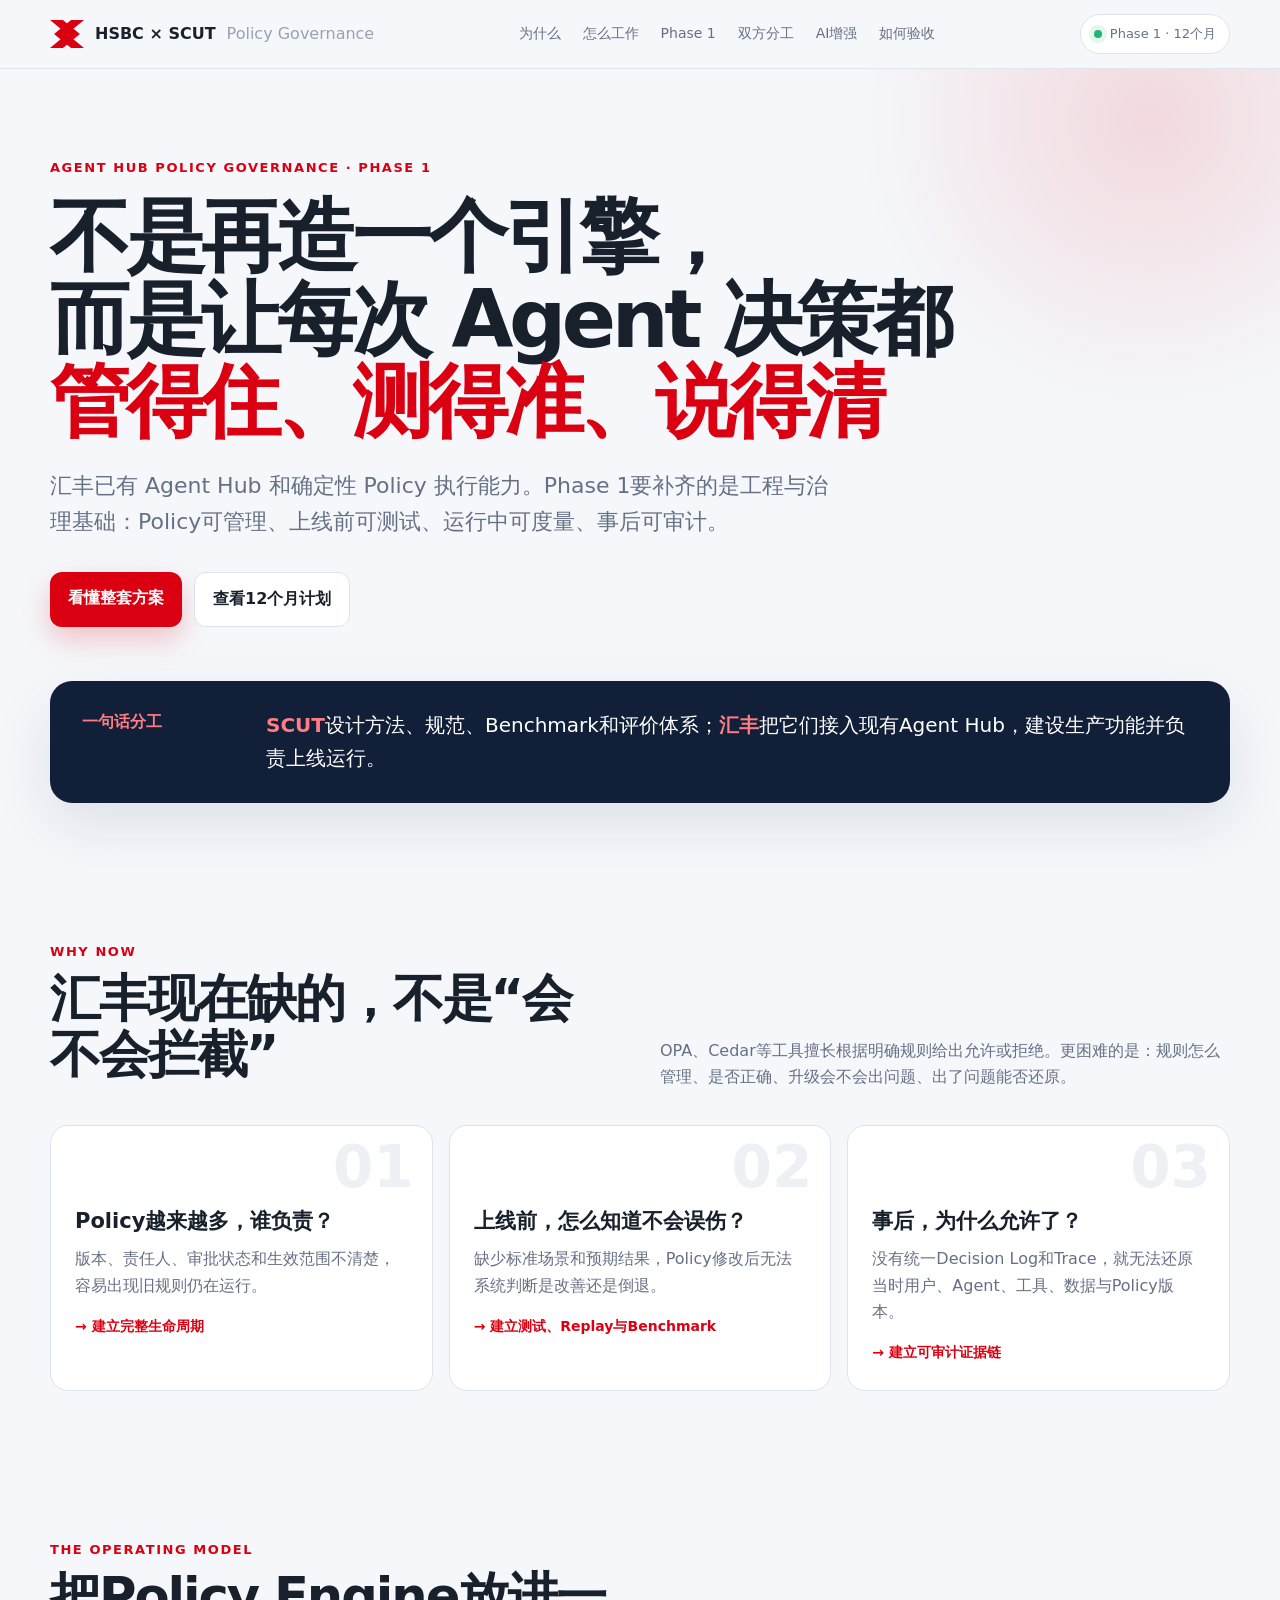
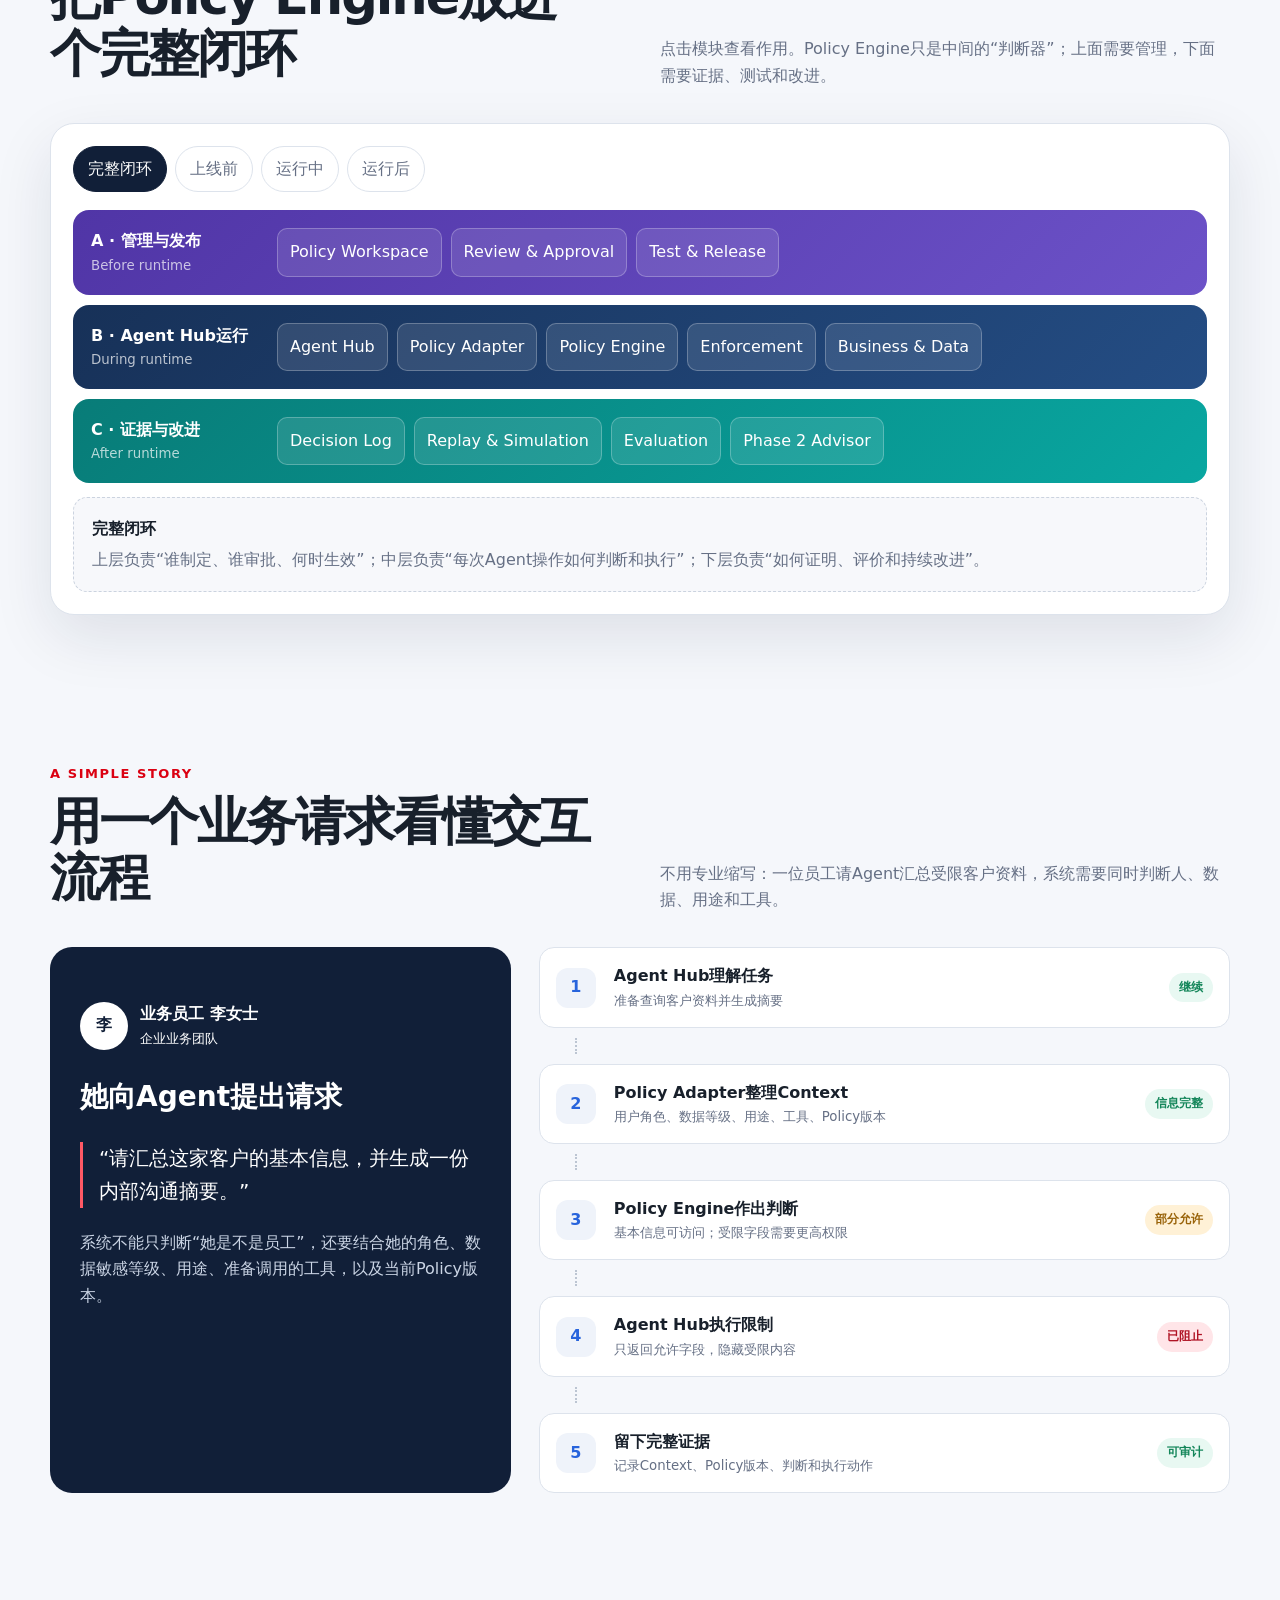
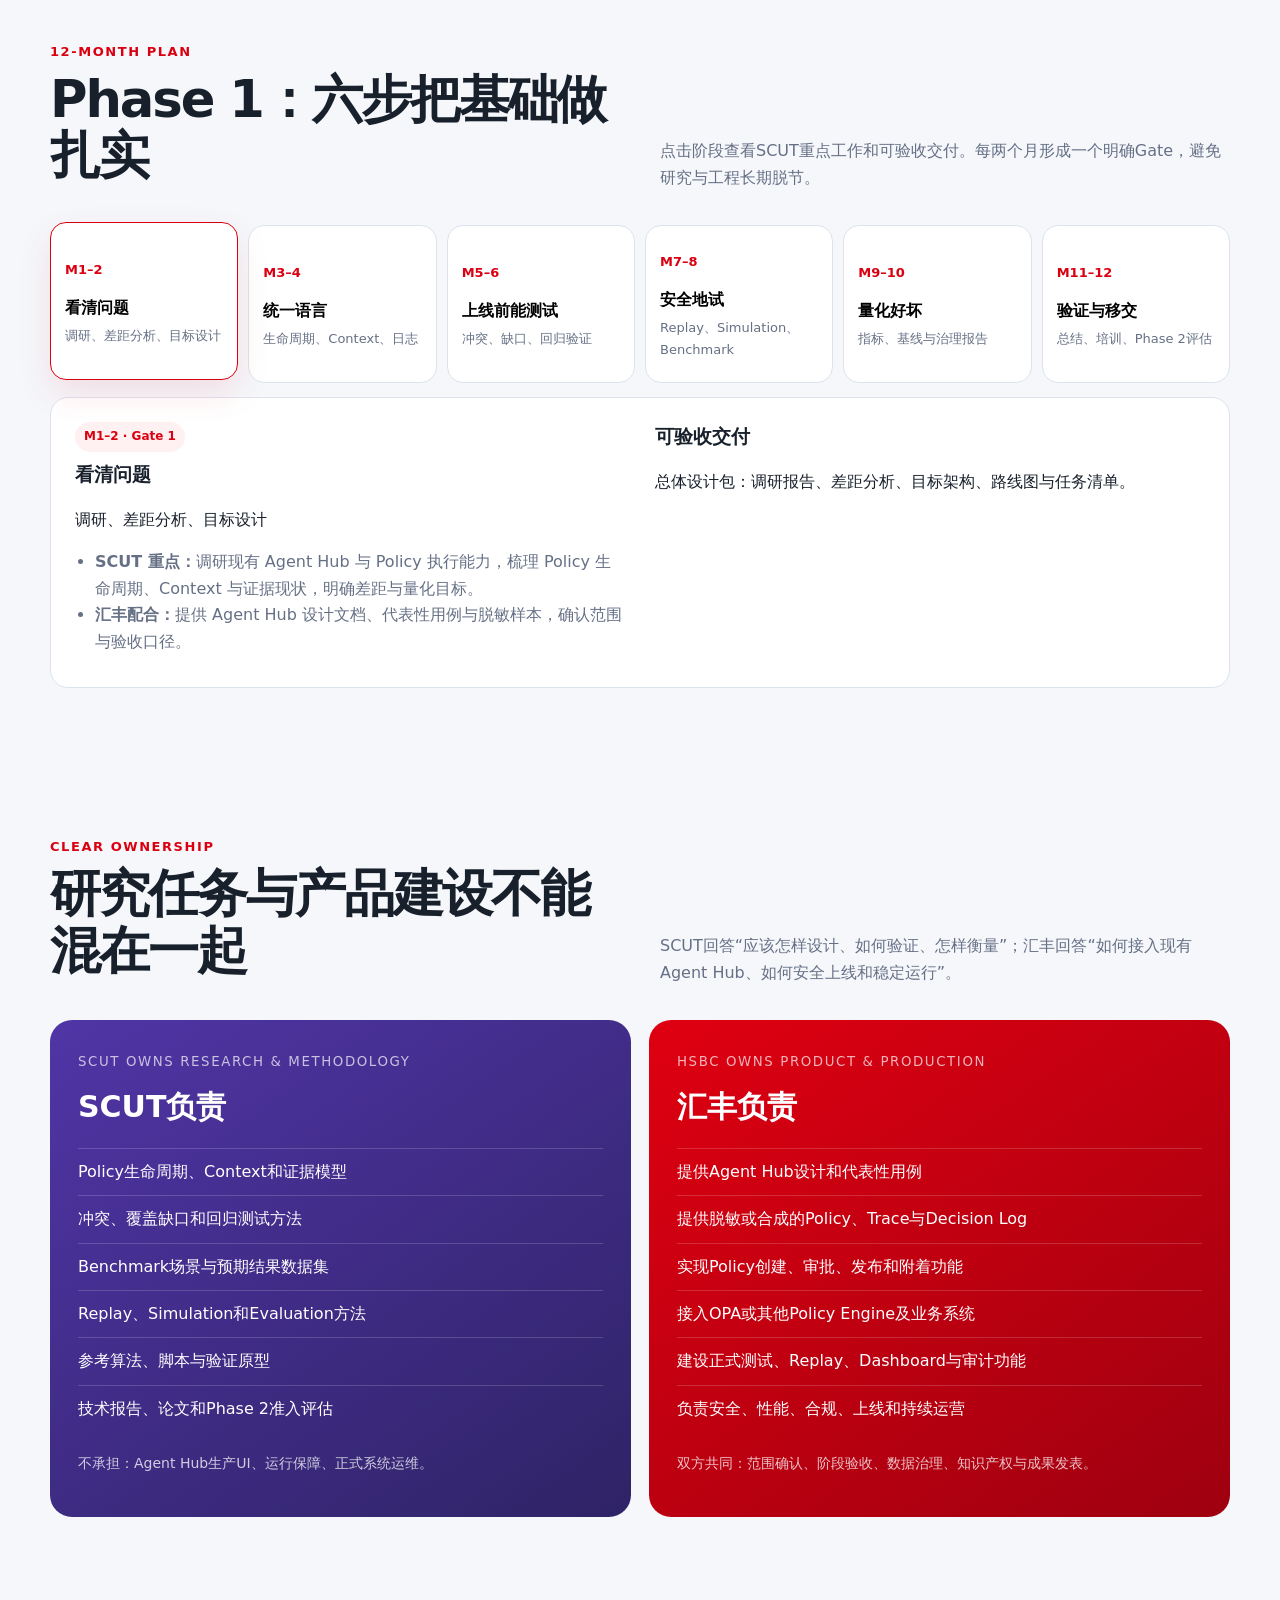
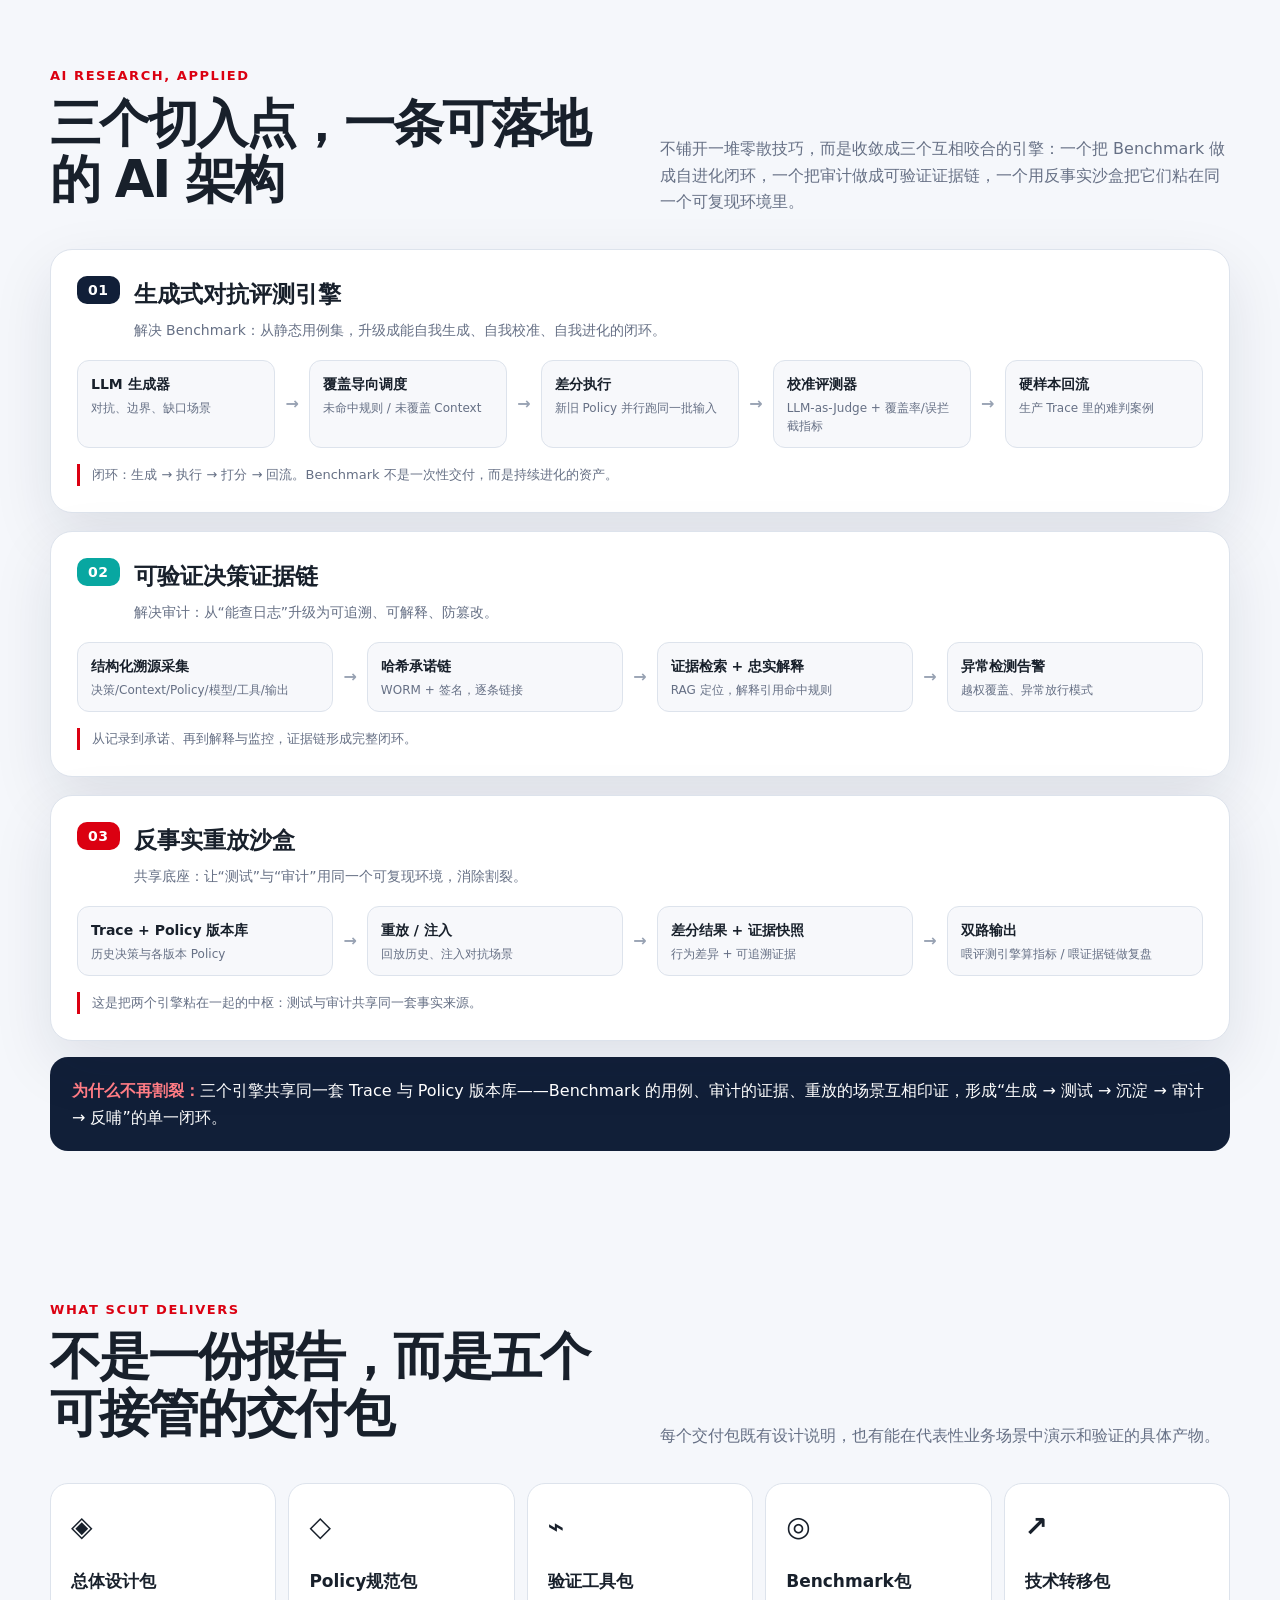
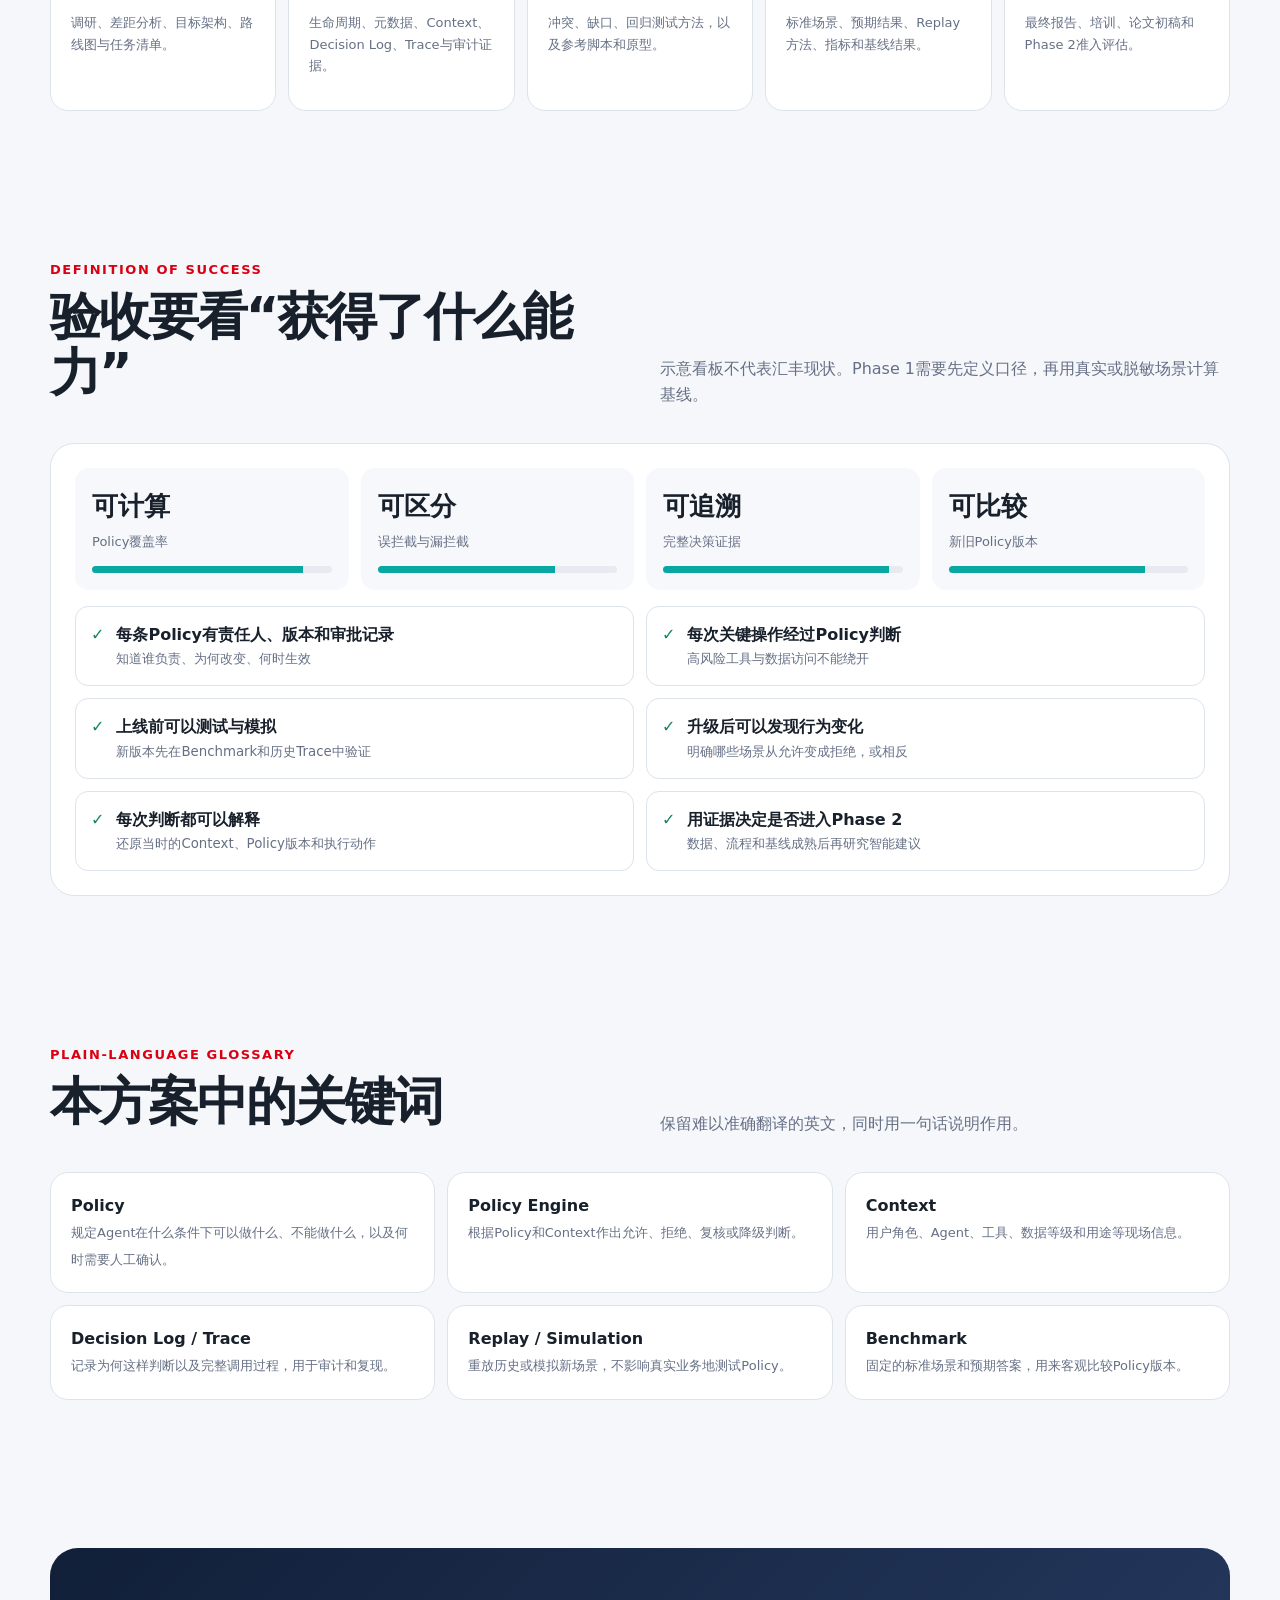
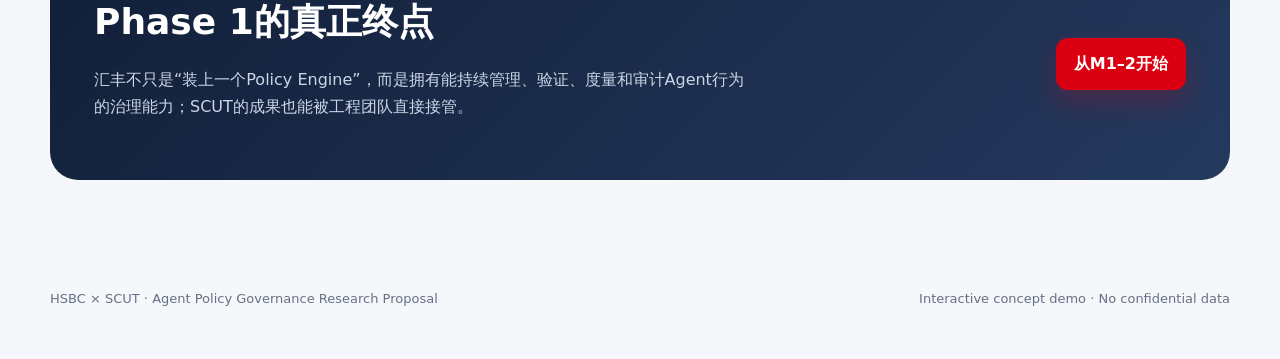
==== commit 67734b8a: "Consolidate AI section into three architecture-driven entry points" ====
--- a/phase1-policy-demo/index.html
+++ b/phase1-policy-demo/index.html
@@ -74,33 +74,41 @@
       </div>
     </div></section>
     <section id="ai-boost"><div class="wrap">
-      <div class="section-head"><div><div class="eyebrow">AI research, applied</div><h2>用 AI 研究经验，把 Benchmark 与审计证据链做扎实</h2></div><p>这是 SCUT 研究能力的核心落点：让“好不好”可测量、可对抗、可持续进化；让“为什么这样判”可验证、可追溯、防篡改。</p></div>
-      <div class="ai-boost">
-        <article class="ai-block bench">
-          <header><span class="num">01</span><div><h3>增强 Benchmark</h3><p>从“人工写几个例子”升级为可对抗、可校准、可自进化的评价体系。</p></div></header>
-          <ul>
-            <li><strong>对抗式场景生成</strong><span>用 LLM 自动生成绕过、边界与对抗用例，补上人工漏掉的攻击面。</span></li>
-            <li><strong>覆盖引导缺口挖掘</strong><span>像模糊测试一样，按“哪条规则没命中、哪类 Context 没覆盖”自动补用例。</span></li>
-            <li><strong>新旧 Policy 差分测试</strong><span>同一批场景对比新旧版本，明确哪些从允许变拒绝、哪些是误伤。</span></li>
-            <li><strong>题目难度校准</strong><span>用测量学方法给场景打分，避免 benchmark 过易或过难。</span></li>
-            <li><strong>硬样本回流</strong><span>把线上被人工复核、难判的案例挖出来，持续扩充 benchmark。</span></li>
-            <li><strong>校准的自动评测</strong><span>对“部分允许 / 降级 / 复核”这类非二值结果自动打分，并与人工标注对齐。</span></li>
-          </ul>
+      <div class="section-head"><div><div class="eyebrow">AI research, applied</div><h2>三个切入点，一条可落地的 AI 架构</h2></div><p>不铺开一堆零散技巧，而是收敛成三个互相咬合的引擎：一个把 Benchmark 做成自进化闭环，一个把审计做成可验证证据链，一个用反事实沙盒把它们粘在同一个可复现环境里。</p></div>
+      <div class="entries">
+        <article class="entry">
+          <header><span class="num">01</span><div><h3>生成式对抗评测引擎</h3><p>解决 Benchmark：从静态用例集，升级成能自我生成、自我校准、自我进化的闭环。</p></div></header>
+          <div class="pipeline">
+            <div class="pipe-node"><b>LLM 生成器</b><span>对抗、边界、缺口场景</span></div><i class="pipe-arrow">→</i>
+            <div class="pipe-node"><b>覆盖导向调度</b><span>未命中规则 / 未覆盖 Context</span></div><i class="pipe-arrow">→</i>
+            <div class="pipe-node"><b>差分执行</b><span>新旧 Policy 并行跑同一批输入</span></div><i class="pipe-arrow">→</i>
+            <div class="pipe-node"><b>校准评测器</b><span>LLM-as-Judge + 覆盖率/误拦截指标</span></div><i class="pipe-arrow">→</i>
+            <div class="pipe-node"><b>硬样本回流</b><span>生产 Trace 里的难判案例</span></div>
+          </div>
+          <p class="entry-note">闭环：生成 → 执行 → 打分 → 回流。Benchmark 不是一次性交付，而是持续进化的资产。</p>
         </article>
-        <article class="ai-block audit">
-          <header><span class="num">02</span><div><h3>增强审计证据链</h3><p>从“能查日志”升级为可追溯、可解释、防篡改的证据闭环。</p></div></header>
-          <ul>
-            <li><strong>结构化全链路溯源</strong><span>决策 → Context → Policy 版本 → 模型/Agent/工具 → 输出，全程唯一 ID 与时间戳。</span></li>
-            <li><strong>防篡改承诺链</strong><span>每条记录承诺前一条的哈希，配合只写存储与签名，事后改动可被发现。</span></li>
-            <li><strong>忠实解释</strong><span>解释必须引用实际命中的规则与证据，防止事后编造。</span></li>
-            <li><strong>审计问答</strong><span>对“为什么允许/拒绝”做检索式回答，并给出证据指针。</span></li>
-            <li><strong>异常检测</strong><span>用模型识别异常的放行率、越权覆盖与人工覆盖模式，主动告警。</span></li>
-            <li><strong>反事实复盘</strong><span>重放“若用旧版 Policy 会怎样”，支撑审计结论。</span></li>
-            <li><strong>隐私保护审计</strong><span>敏感字段自动遮盖，审计者验证性质而不必读取原始数据。</span></li>
-          </ul>
+        <article class="entry">
+          <header><span class="num">02</span><div><h3>可验证决策证据链</h3><p>解决审计：从“能查日志”升级为可追溯、可解释、防篡改。</p></div></header>
+          <div class="pipeline">
+            <div class="pipe-node"><b>结构化溯源采集</b><span>决策/Context/Policy/模型/工具/输出</span></div><i class="pipe-arrow">→</i>
+            <div class="pipe-node"><b>哈希承诺链</b><span>WORM + 签名，逐条链接</span></div><i class="pipe-arrow">→</i>
+            <div class="pipe-node"><b>证据检索 + 忠实解释</b><span>RAG 定位，解释引用命中规则</span></div><i class="pipe-arrow">→</i>
+            <div class="pipe-node"><b>异常检测告警</b><span>越权覆盖、异常放行模式</span></div>
+          </div>
+          <p class="entry-note">从记录到承诺、再到解释与监控，证据链形成完整闭环。</p>
+        </article>
+        <article class="entry">
+          <header><span class="num">03</span><div><h3>反事实重放沙盒</h3><p>共享底座：让“测试”与“审计”用同一个可复现环境，消除割裂。</p></div></header>
+          <div class="pipeline">
+            <div class="pipe-node"><b>Trace + Policy 版本库</b><span>历史决策与各版本 Policy</span></div><i class="pipe-arrow">→</i>
+            <div class="pipe-node"><b>重放 / 注入</b><span>回放历史、注入对抗场景</span></div><i class="pipe-arrow">→</i>
+            <div class="pipe-node"><b>差分结果 + 证据快照</b><span>行为差异 + 可追溯证据</span></div><i class="pipe-arrow">→</i>
+            <div class="pipe-node"><b>双路输出</b><span>喂评测引擎算指标 / 喂证据链做复盘</span></div>
+          </div>
+          <p class="entry-note">这是把两个引擎粘在一起的中枢：测试与审计共享同一套事实来源。</p>
         </article>
       </div>
-      <div class="ai-map"><p><b>落点：</b>对抗式生成与差分测试进入「验证工具包」；难度校准、硬样本回流与自动评测进入「Benchmark 包」；结构化溯源、承诺链与忠实解释把「Policy 规范包」的 Decision Log / Trace 升级为防篡改证据链。对应 M5–6 的测试、M7–8 的 Replay 与 M9–10 的量化评估。</p></div>
+      <div class="ai-map"><p><b>为什么不再割裂：</b>三个引擎共享同一套 Trace 与 Policy 版本库——Benchmark 的用例、审计的证据、重放的场景互相印证，形成“生成 → 测试 → 沉淀 → 审计 → 反哺”的单一闭环。</p></div>
     </div></section>
     <section><div class="wrap">
       <div class="section-head"><div><div class="eyebrow">What SCUT delivers</div><h2>不是一份报告，而是五个可接管的交付包</h2></div><p>每个交付包既有设计说明，也有能在代表性业务场景中演示和验证的具体产物。</p></div>
--- a/phase1-policy-demo/styles.css
+++ b/phase1-policy-demo/styles.css
@@ -10,19 +10,21 @@
 .scoreboard{background:#fff;border:1px solid var(--line);border-radius:24px;padding:24px}.metrics{display:grid;grid-template-columns:repeat(4,1fr);gap:12px}.metrics>div{background:#f7f8fb;border-radius:14px;padding:17px}.metrics b{font-size:26px;display:block}.metrics span{color:var(--muted);font-size:13px}.metrics i{display:block;height:7px;border-radius:99px;background:linear-gradient(90deg,var(--cyan) var(--w),#e7ebf1 var(--w));margin-top:12px}.criteria{display:grid;grid-template-columns:repeat(2,1fr);gap:12px;margin-top:16px}.criteria>div{display:flex;gap:12px;background:#fff;border:1px solid var(--line);padding:15px;border-radius:13px;color:#14865a;font-weight:900}.criteria span{color:var(--ink);font-weight:400}.criteria small{display:block;color:var(--muted)}.glossary{display:grid;grid-template-columns:repeat(3,1fr);gap:12px}.glossary b{display:block}.cta{background:linear-gradient(135deg,var(--navy),#25395f);color:#fff;border-radius:28px;padding:44px;display:flex;align-items:center;justify-content:space-between;gap:30px}.cta h2{margin:0;font-size:36px}.cta p{color:#cbd5e5;max-width:650px}.cta .primary{white-space:nowrap}footer{padding:34px 0 50px;color:var(--muted);font-size:13px}footer>div{display:flex;justify-content:space-between;gap:20px}
 @media(max-width:900px){nav{display:none}.section-head,.story,.phase-detail{grid-template-columns:1fr}.problem-grid{grid-template-columns:1fr}.timeline{grid-template-columns:repeat(2,1fr)}.roles{grid-template-columns:1fr}.deliverables{grid-template-columns:repeat(2,1fr)}.metrics{grid-template-columns:repeat(2,1fr)}.glossary{grid-template-columns:1fr 1fr}.one-line{grid-template-columns:1fr}.cta{display:block}}
 @media(max-width:560px){.wrap{width:min(100% - 24px,1180px)}.hero{padding-top:58px}.hero h1{font-size:42px}.timeline,.deliverables,.metrics,.criteria,.glossary{grid-template-columns:1fr}.layer{grid-template-columns:1fr}.cta{padding:28px}.pill{display:none}footer>div{display:block}.flow-step{grid-template-columns:40px 1fr}.flow-step .status{grid-column:2}}
-.ai-boost{display:grid;grid-template-columns:1fr 1fr;gap:18px}
-.ai-block{background:#fff;border:1px solid var(--line);border-radius:22px;padding:26px;box-shadow:var(--shadow)}
-.ai-block header{display:flex;gap:14px;align-items:flex-start;margin-bottom:14px;padding-bottom:16px;border-bottom:1px solid var(--line)}
-.ai-block header .num{font-size:14px;font-weight:900;color:#fff;background:var(--navy);border-radius:10px;padding:7px 11px;line-height:1;letter-spacing:.04em}
-.ai-block.audit header .num{background:var(--cyan)}
-.ai-block header h3{font-size:24px;margin:0 0 5px}
-.ai-block header p{color:var(--muted);margin:0;font-size:14px}
-.ai-block ul{list-style:none;padding:0;margin:0}
-.ai-block li{padding:11px 0;border-bottom:1px dashed var(--line)}
-.ai-block li:last-child{border-bottom:0;padding-bottom:0}
-.ai-block li strong{display:block;color:var(--ink);font-size:15px}
-.ai-block li span{color:var(--muted);font-size:13px;line-height:1.55}
+.entries{display:flex;flex-direction:column;gap:18px}
+.entry{background:#fff;border:1px solid var(--line);border-radius:22px;padding:26px;box-shadow:var(--shadow)}
+.entry header{display:flex;gap:14px;align-items:flex-start;margin-bottom:18px}
+.entry header .num{font-size:14px;font-weight:900;color:#fff;background:var(--navy);border-radius:10px;padding:7px 11px;line-height:1;letter-spacing:.04em}
+.entry:nth-child(2) header .num{background:var(--cyan)}
+.entry:nth-child(3) header .num{background:var(--red)}
+.entry header h3{font-size:23px;margin:0 0 5px}
+.entry header p{color:var(--muted);margin:0;font-size:14px}
+.pipeline{display:flex;align-items:stretch;gap:8px;flex-wrap:wrap}
+.pipe-node{flex:1 1 0;min-width:130px;background:#f7f8fb;border:1px solid var(--line);border-radius:12px;padding:12px 13px}
+.pipe-node b{display:block;font-size:14px;margin-bottom:4px}
+.pipe-node span{display:block;font-size:12px;color:var(--muted);line-height:1.45}
+.pipe-arrow{display:flex;align-items:center;color:#98a2b3;font-weight:900;font-style:normal;padding:0 2px}
+.entry-note{margin:16px 0 0;font-size:13px;color:var(--muted);border-left:3px solid var(--red);padding-left:12px}
 .ai-map{margin-top:16px;background:var(--navy);color:#fff;border-radius:18px;padding:20px 22px}
 .ai-map p{margin:0;line-height:1.7}
 .ai-map b{color:#ff7c84}
-@media(max-width:900px){.ai-boost{grid-template-columns:1fr}}
+@media(max-width:900px){.pipe-arrow{display:none}}
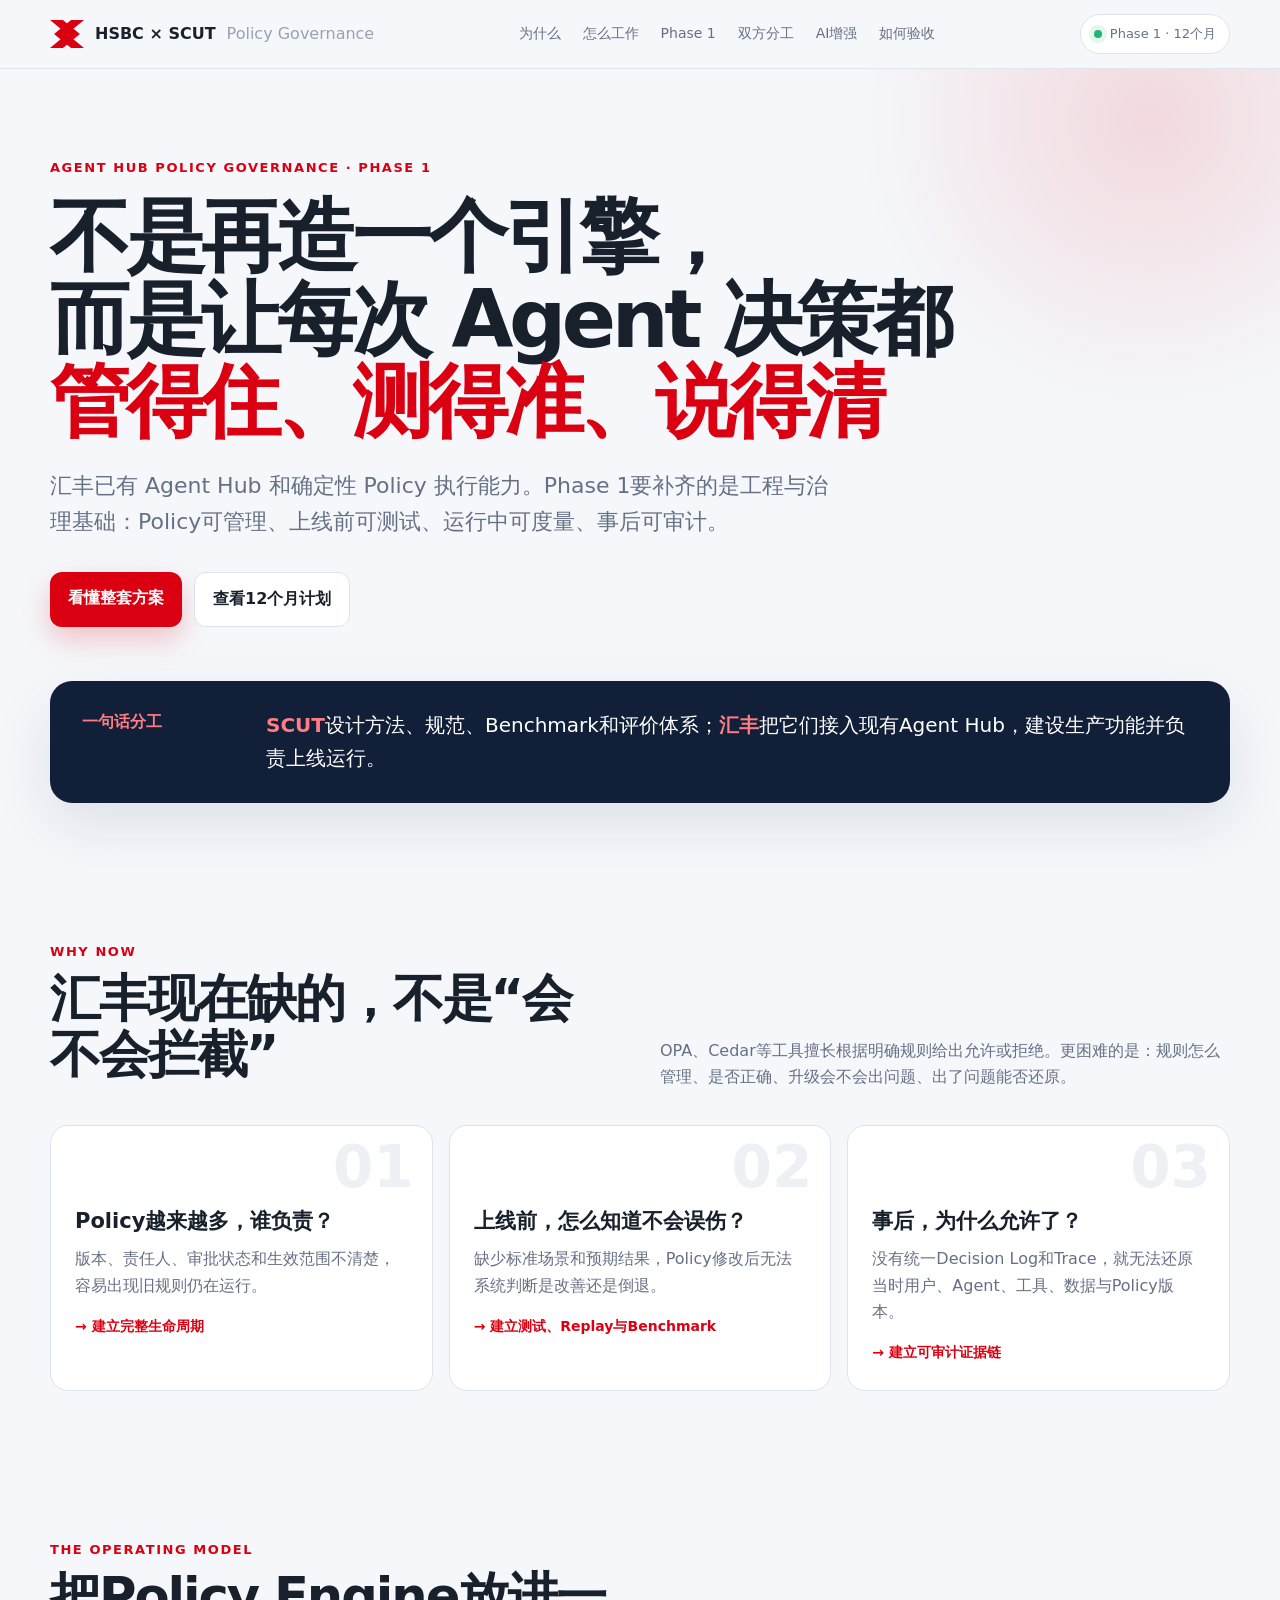
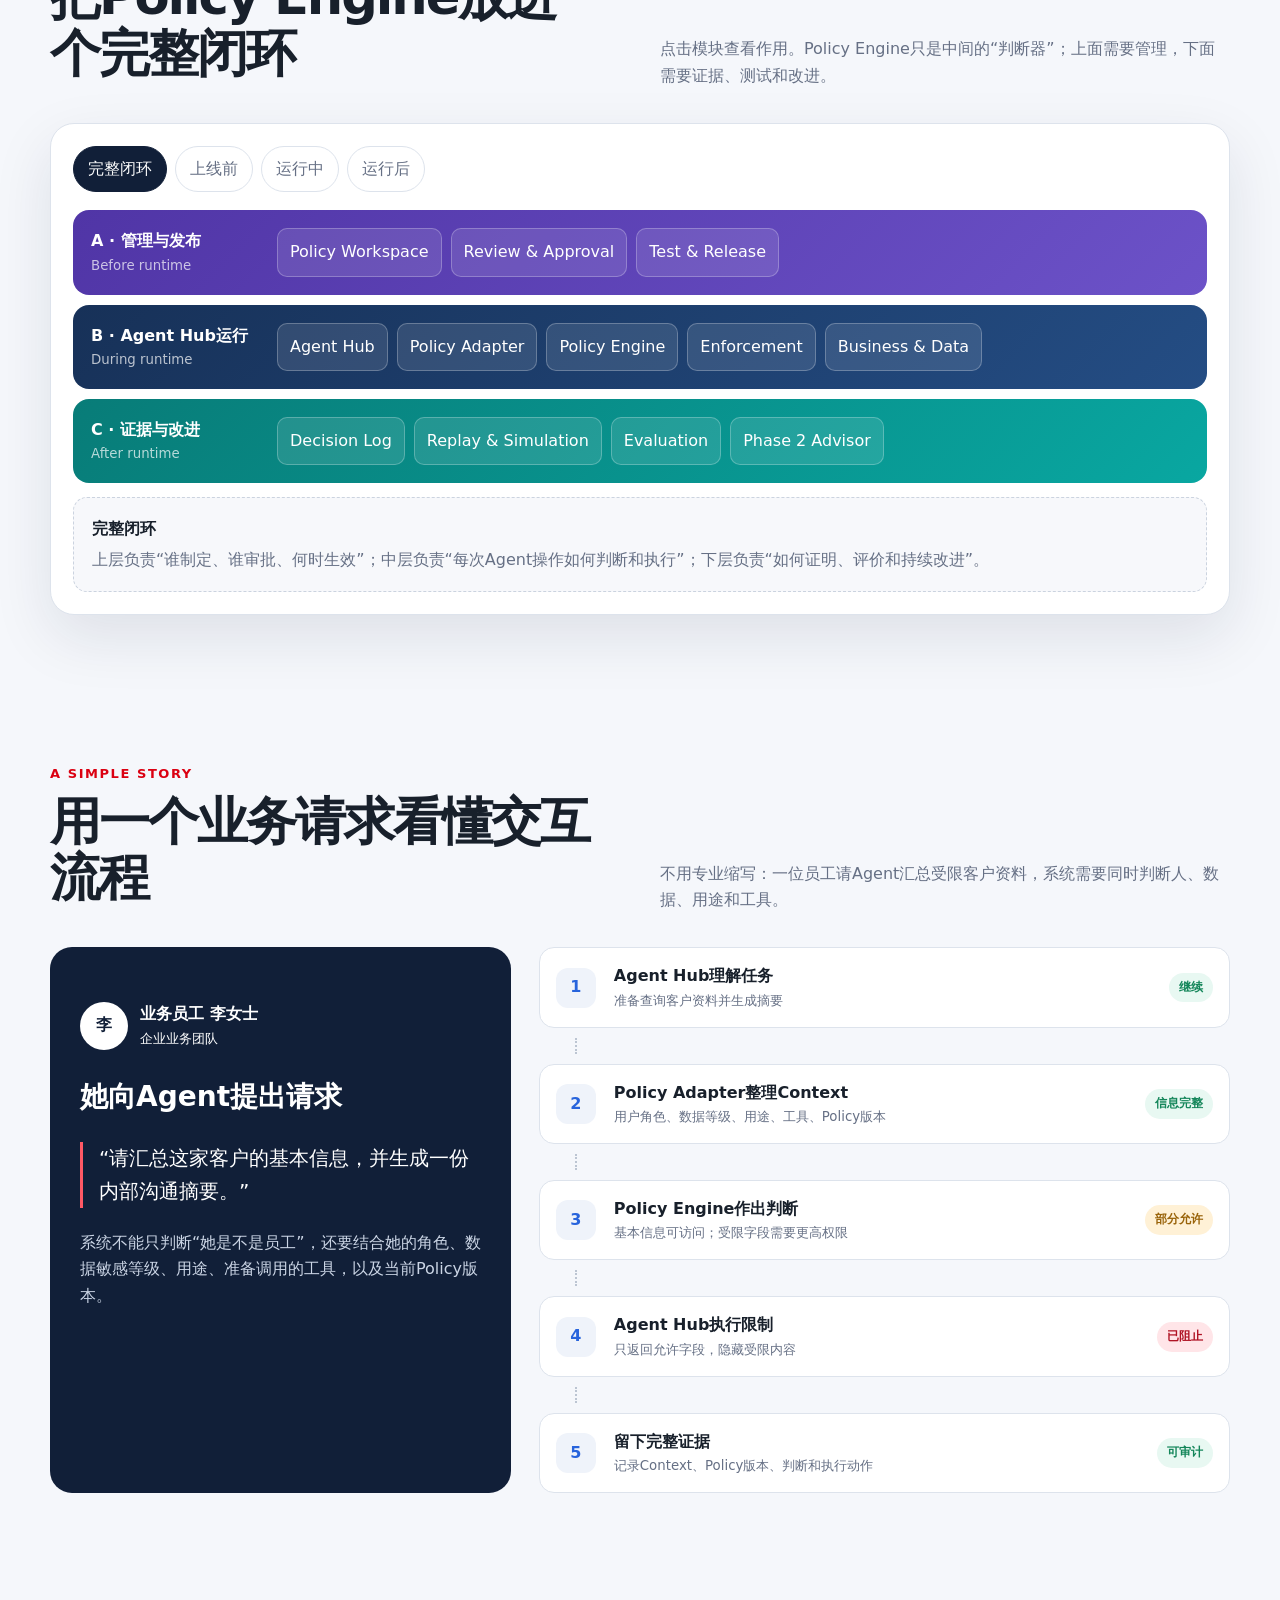
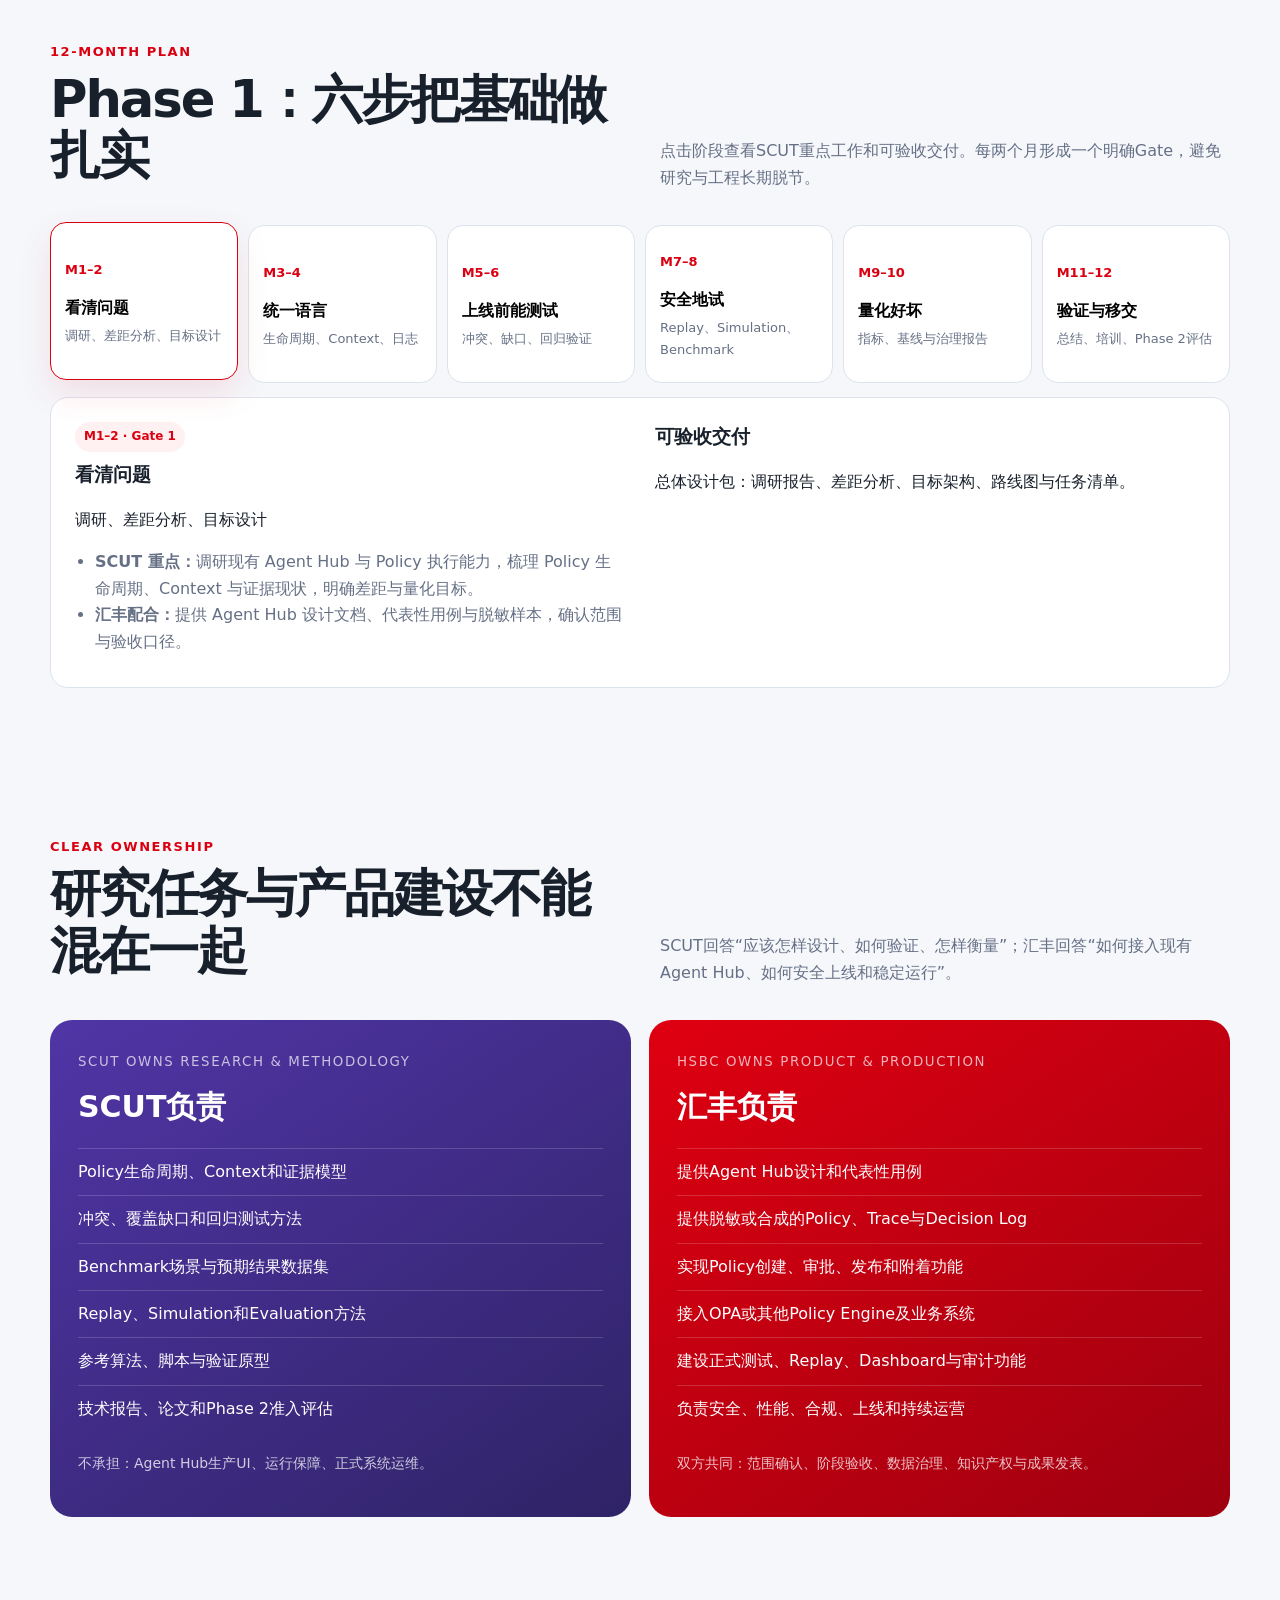
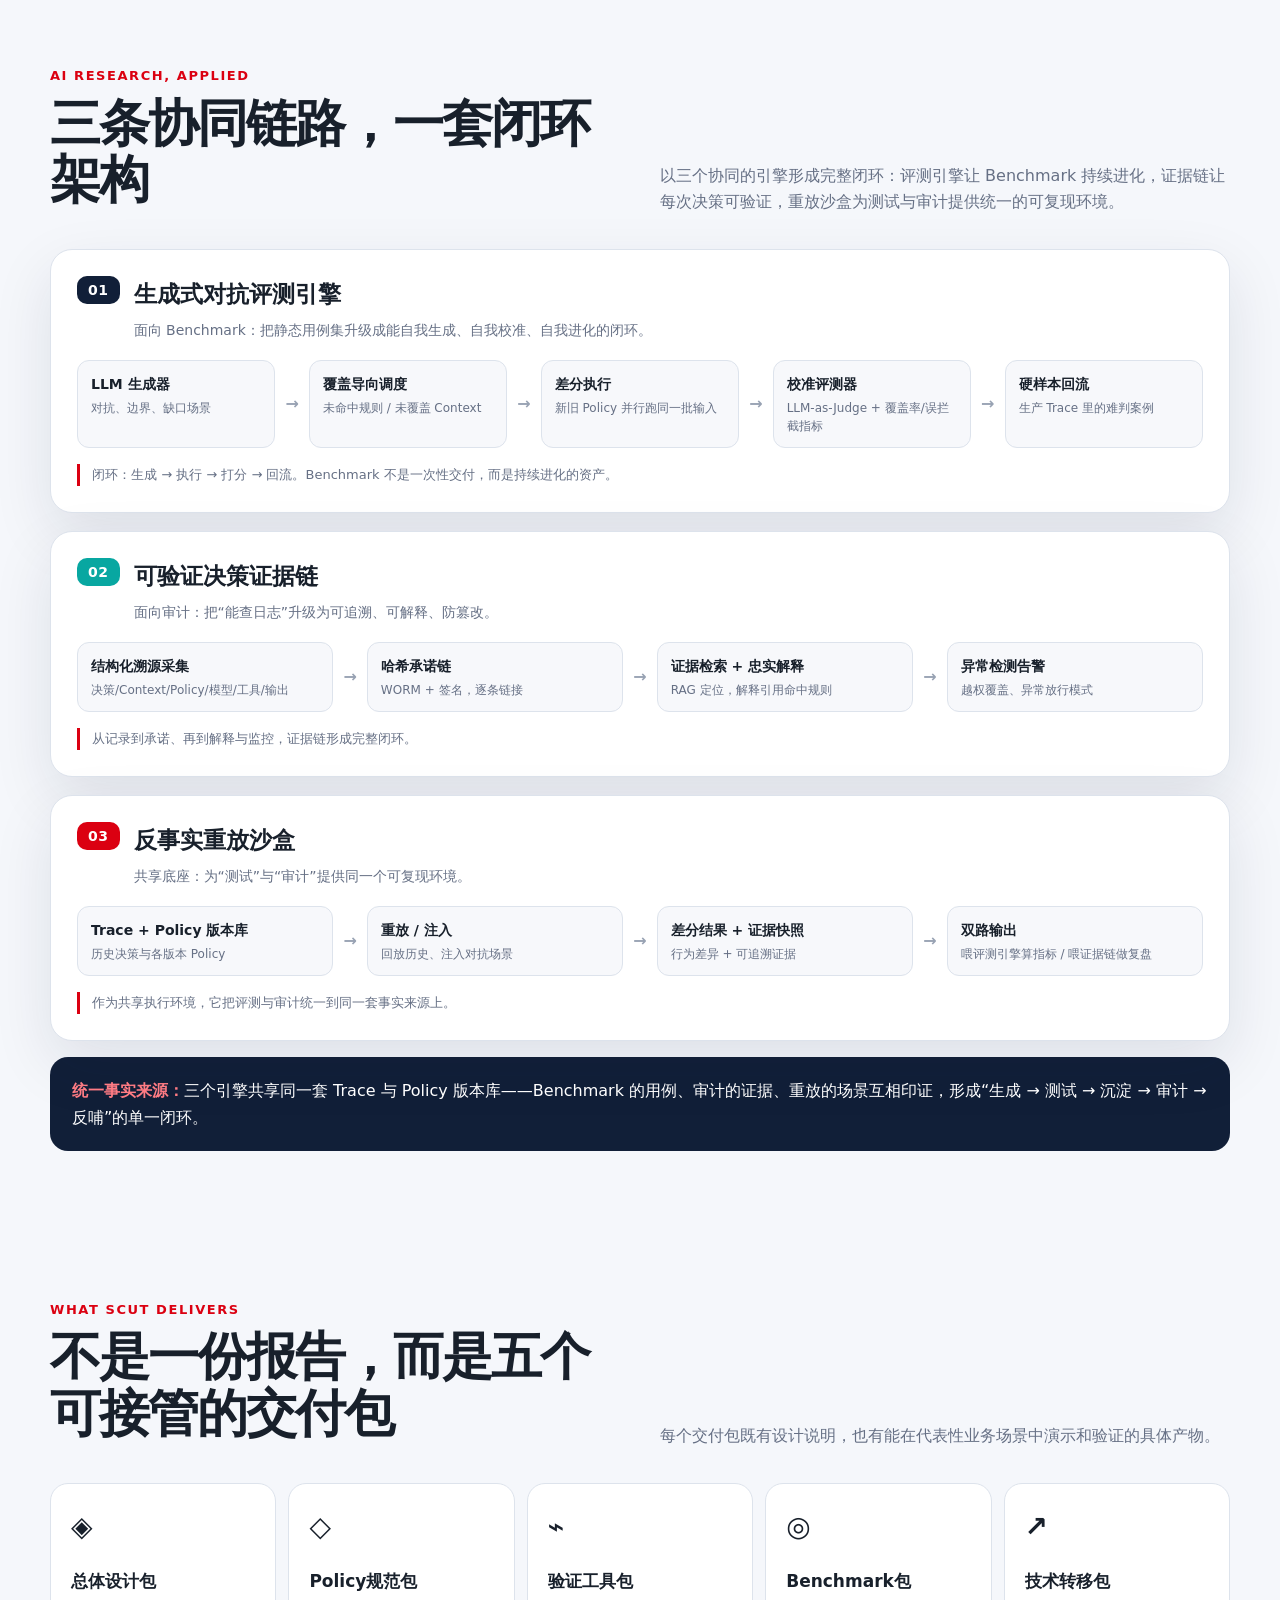
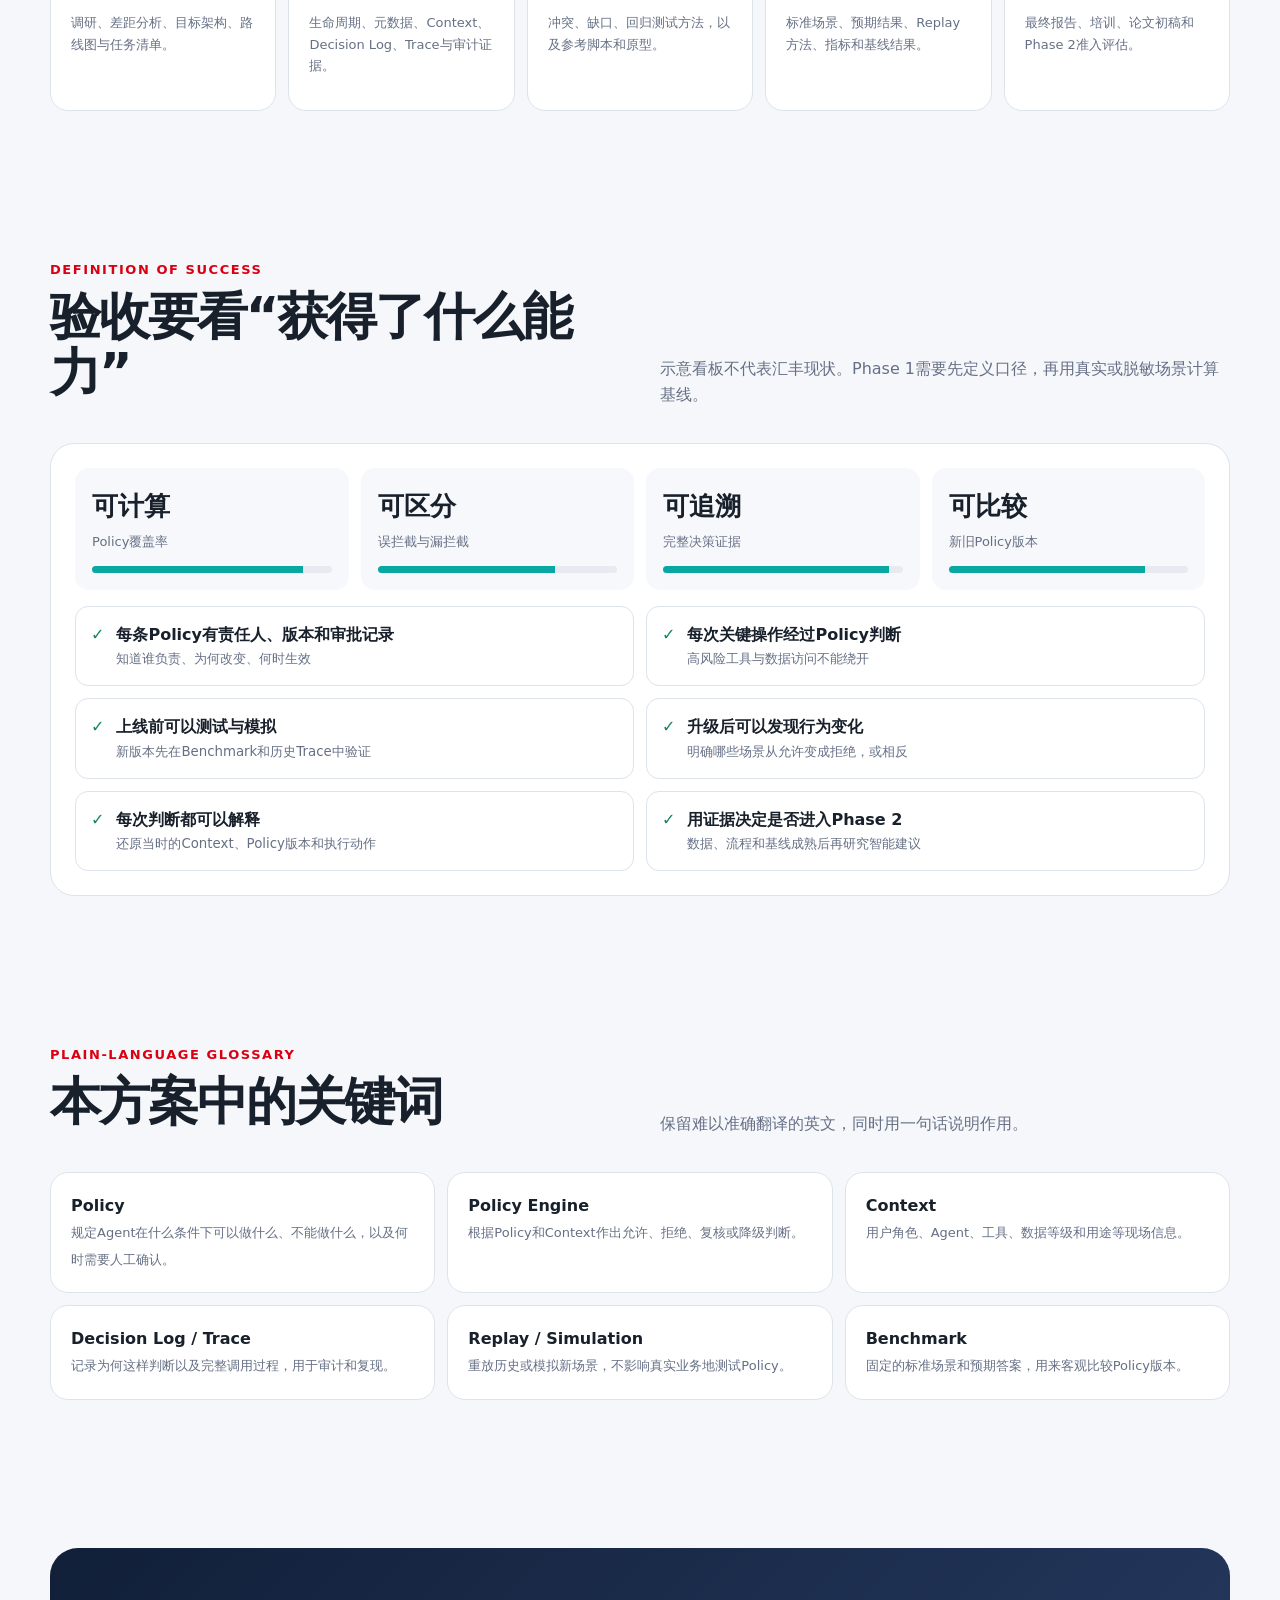
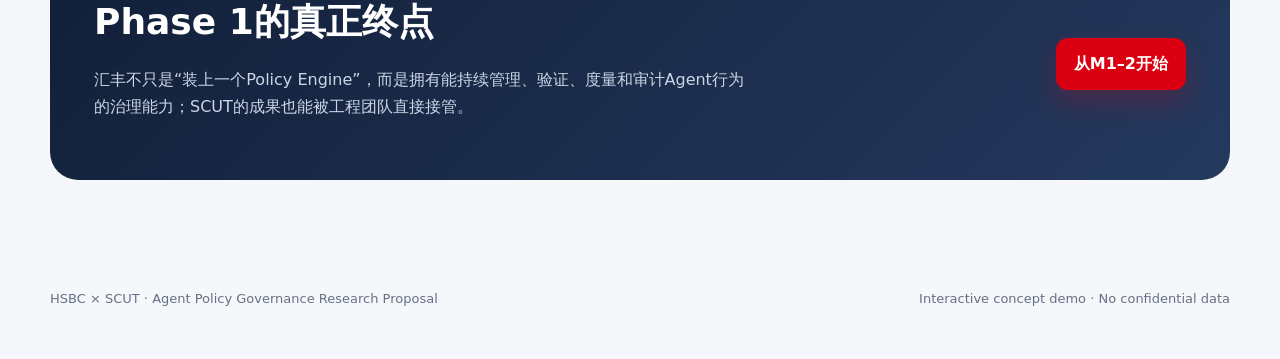
==== commit 1042e291: "Reword AI section to remove draft-style meta language" ====
--- a/phase1-policy-demo/index.html
+++ b/phase1-policy-demo/index.html
@@ -74,10 +74,10 @@
       </div>
     </div></section>
     <section id="ai-boost"><div class="wrap">
-      <div class="section-head"><div><div class="eyebrow">AI research, applied</div><h2>三个切入点，一条可落地的 AI 架构</h2></div><p>不铺开一堆零散技巧，而是收敛成三个互相咬合的引擎：一个把 Benchmark 做成自进化闭环，一个把审计做成可验证证据链，一个用反事实沙盒把它们粘在同一个可复现环境里。</p></div>
+      <div class="section-head"><div><div class="eyebrow">AI research, applied</div><h2>三条协同链路，一套闭环架构</h2></div><p>以三个协同的引擎形成完整闭环：评测引擎让 Benchmark 持续进化，证据链让每次决策可验证，重放沙盒为测试与审计提供统一的可复现环境。</p></div>
       <div class="entries">
         <article class="entry">
-          <header><span class="num">01</span><div><h3>生成式对抗评测引擎</h3><p>解决 Benchmark：从静态用例集，升级成能自我生成、自我校准、自我进化的闭环。</p></div></header>
+          <header><span class="num">01</span><div><h3>生成式对抗评测引擎</h3><p>面向 Benchmark：把静态用例集升级成能自我生成、自我校准、自我进化的闭环。</p></div></header>
           <div class="pipeline">
             <div class="pipe-node"><b>LLM 生成器</b><span>对抗、边界、缺口场景</span></div><i class="pipe-arrow">→</i>
             <div class="pipe-node"><b>覆盖导向调度</b><span>未命中规则 / 未覆盖 Context</span></div><i class="pipe-arrow">→</i>
@@ -88,7 +88,7 @@
           <p class="entry-note">闭环：生成 → 执行 → 打分 → 回流。Benchmark 不是一次性交付，而是持续进化的资产。</p>
         </article>
         <article class="entry">
-          <header><span class="num">02</span><div><h3>可验证决策证据链</h3><p>解决审计：从“能查日志”升级为可追溯、可解释、防篡改。</p></div></header>
+          <header><span class="num">02</span><div><h3>可验证决策证据链</h3><p>面向审计：把“能查日志”升级为可追溯、可解释、防篡改。</p></div></header>
           <div class="pipeline">
             <div class="pipe-node"><b>结构化溯源采集</b><span>决策/Context/Policy/模型/工具/输出</span></div><i class="pipe-arrow">→</i>
             <div class="pipe-node"><b>哈希承诺链</b><span>WORM + 签名，逐条链接</span></div><i class="pipe-arrow">→</i>
@@ -98,17 +98,17 @@
           <p class="entry-note">从记录到承诺、再到解释与监控，证据链形成完整闭环。</p>
         </article>
         <article class="entry">
-          <header><span class="num">03</span><div><h3>反事实重放沙盒</h3><p>共享底座：让“测试”与“审计”用同一个可复现环境，消除割裂。</p></div></header>
+          <header><span class="num">03</span><div><h3>反事实重放沙盒</h3><p>共享底座：为“测试”与“审计”提供同一个可复现环境。</p></div></header>
           <div class="pipeline">
             <div class="pipe-node"><b>Trace + Policy 版本库</b><span>历史决策与各版本 Policy</span></div><i class="pipe-arrow">→</i>
             <div class="pipe-node"><b>重放 / 注入</b><span>回放历史、注入对抗场景</span></div><i class="pipe-arrow">→</i>
             <div class="pipe-node"><b>差分结果 + 证据快照</b><span>行为差异 + 可追溯证据</span></div><i class="pipe-arrow">→</i>
             <div class="pipe-node"><b>双路输出</b><span>喂评测引擎算指标 / 喂证据链做复盘</span></div>
           </div>
-          <p class="entry-note">这是把两个引擎粘在一起的中枢：测试与审计共享同一套事实来源。</p>
+          <p class="entry-note">作为共享执行环境，它把评测与审计统一到同一套事实来源上。</p>
         </article>
       </div>
-      <div class="ai-map"><p><b>为什么不再割裂：</b>三个引擎共享同一套 Trace 与 Policy 版本库——Benchmark 的用例、审计的证据、重放的场景互相印证，形成“生成 → 测试 → 沉淀 → 审计 → 反哺”的单一闭环。</p></div>
+      <div class="ai-map"><p><b>统一事实来源：</b>三个引擎共享同一套 Trace 与 Policy 版本库——Benchmark 的用例、审计的证据、重放的场景互相印证，形成“生成 → 测试 → 沉淀 → 审计 → 反哺”的单一闭环。</p></div>
     </div></section>
     <section><div class="wrap">
       <div class="section-head"><div><div class="eyebrow">What SCUT delivers</div><h2>不是一份报告，而是五个可接管的交付包</h2></div><p>每个交付包既有设计说明，也有能在代表性业务场景中演示和验证的具体产物。</p></div>
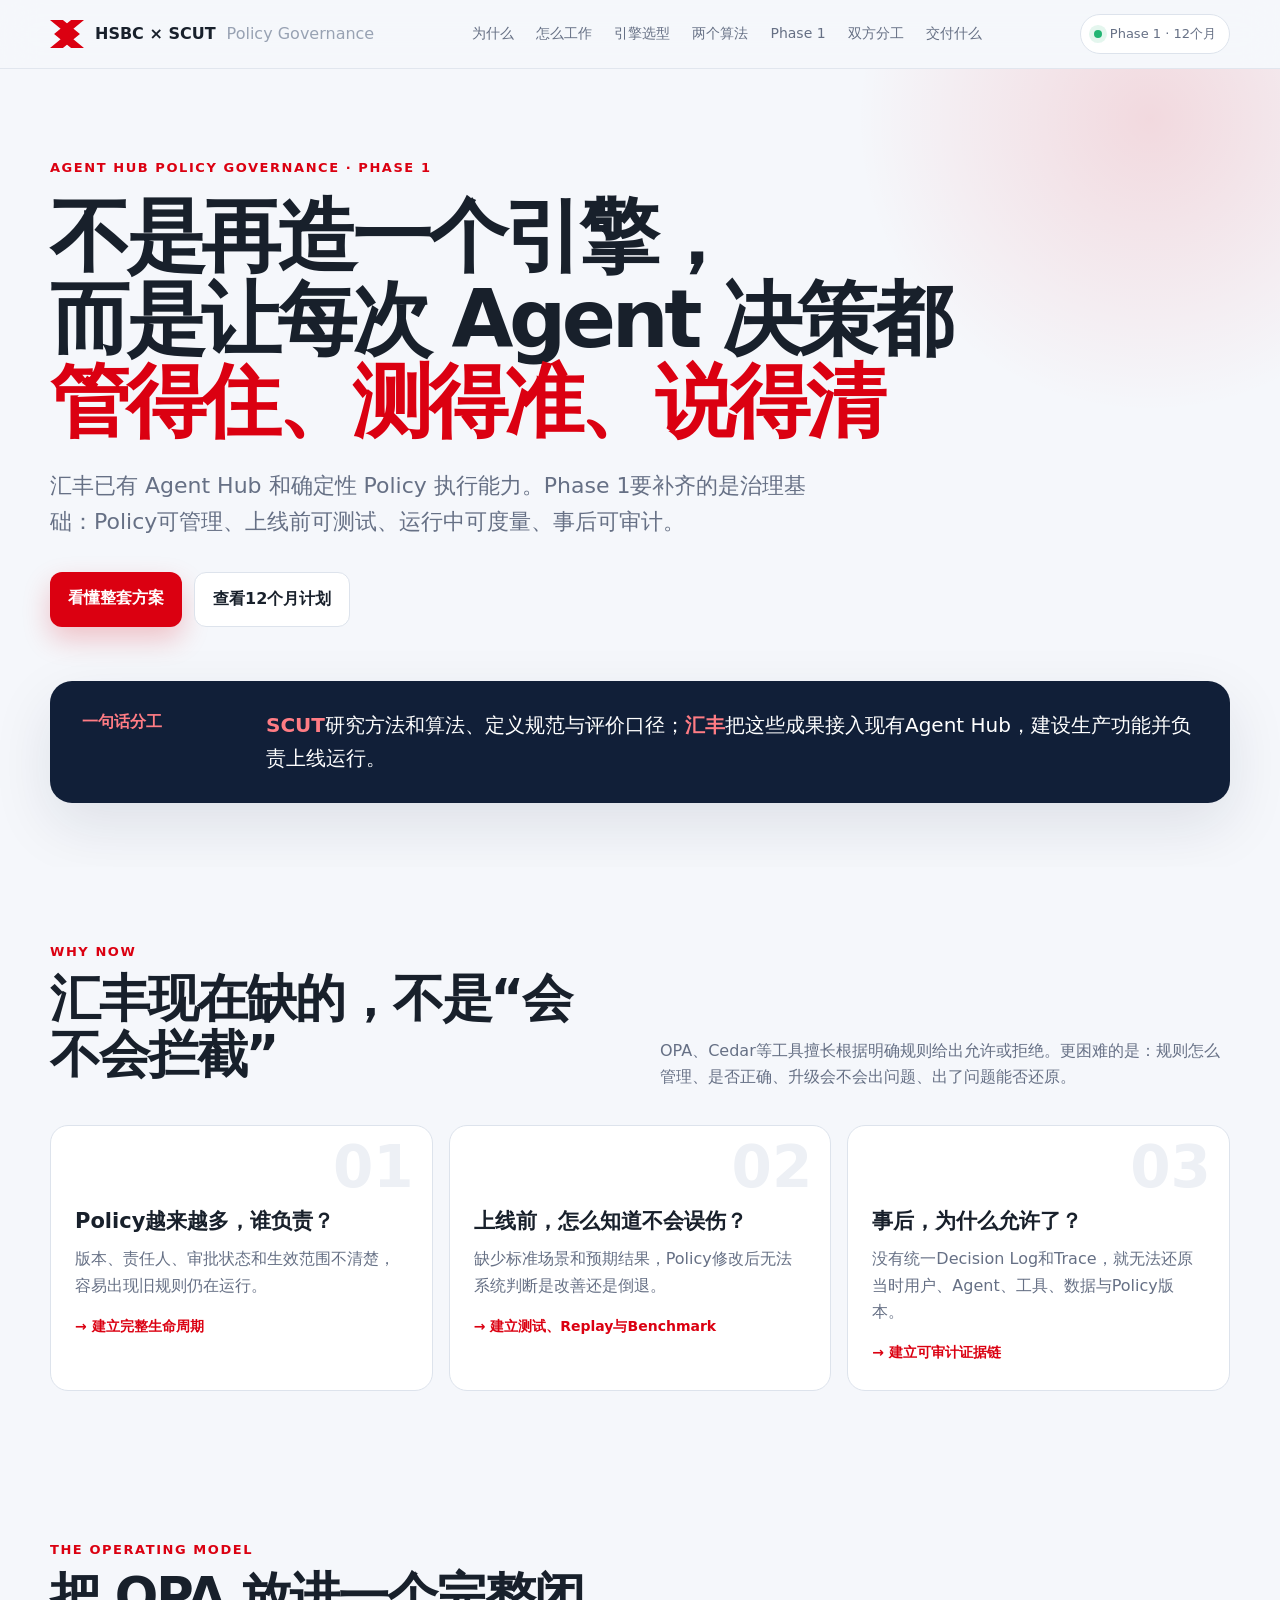
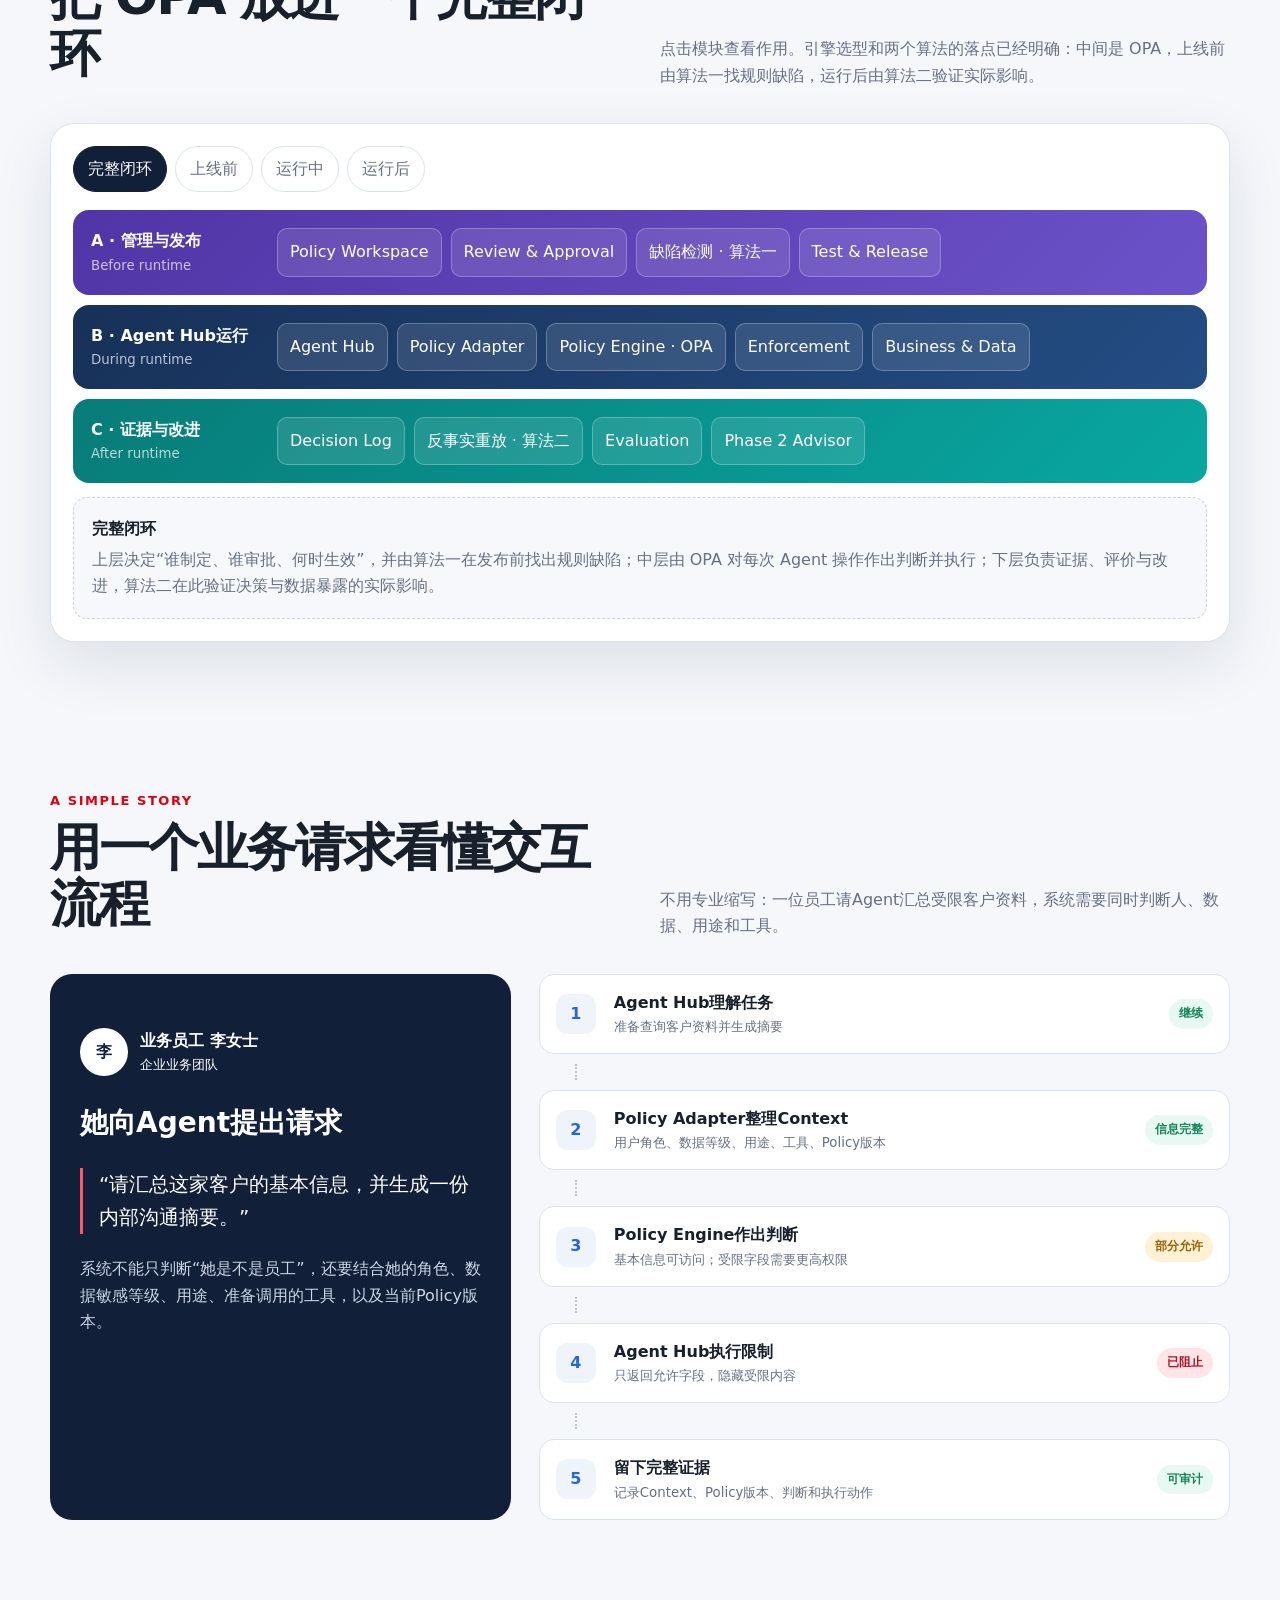
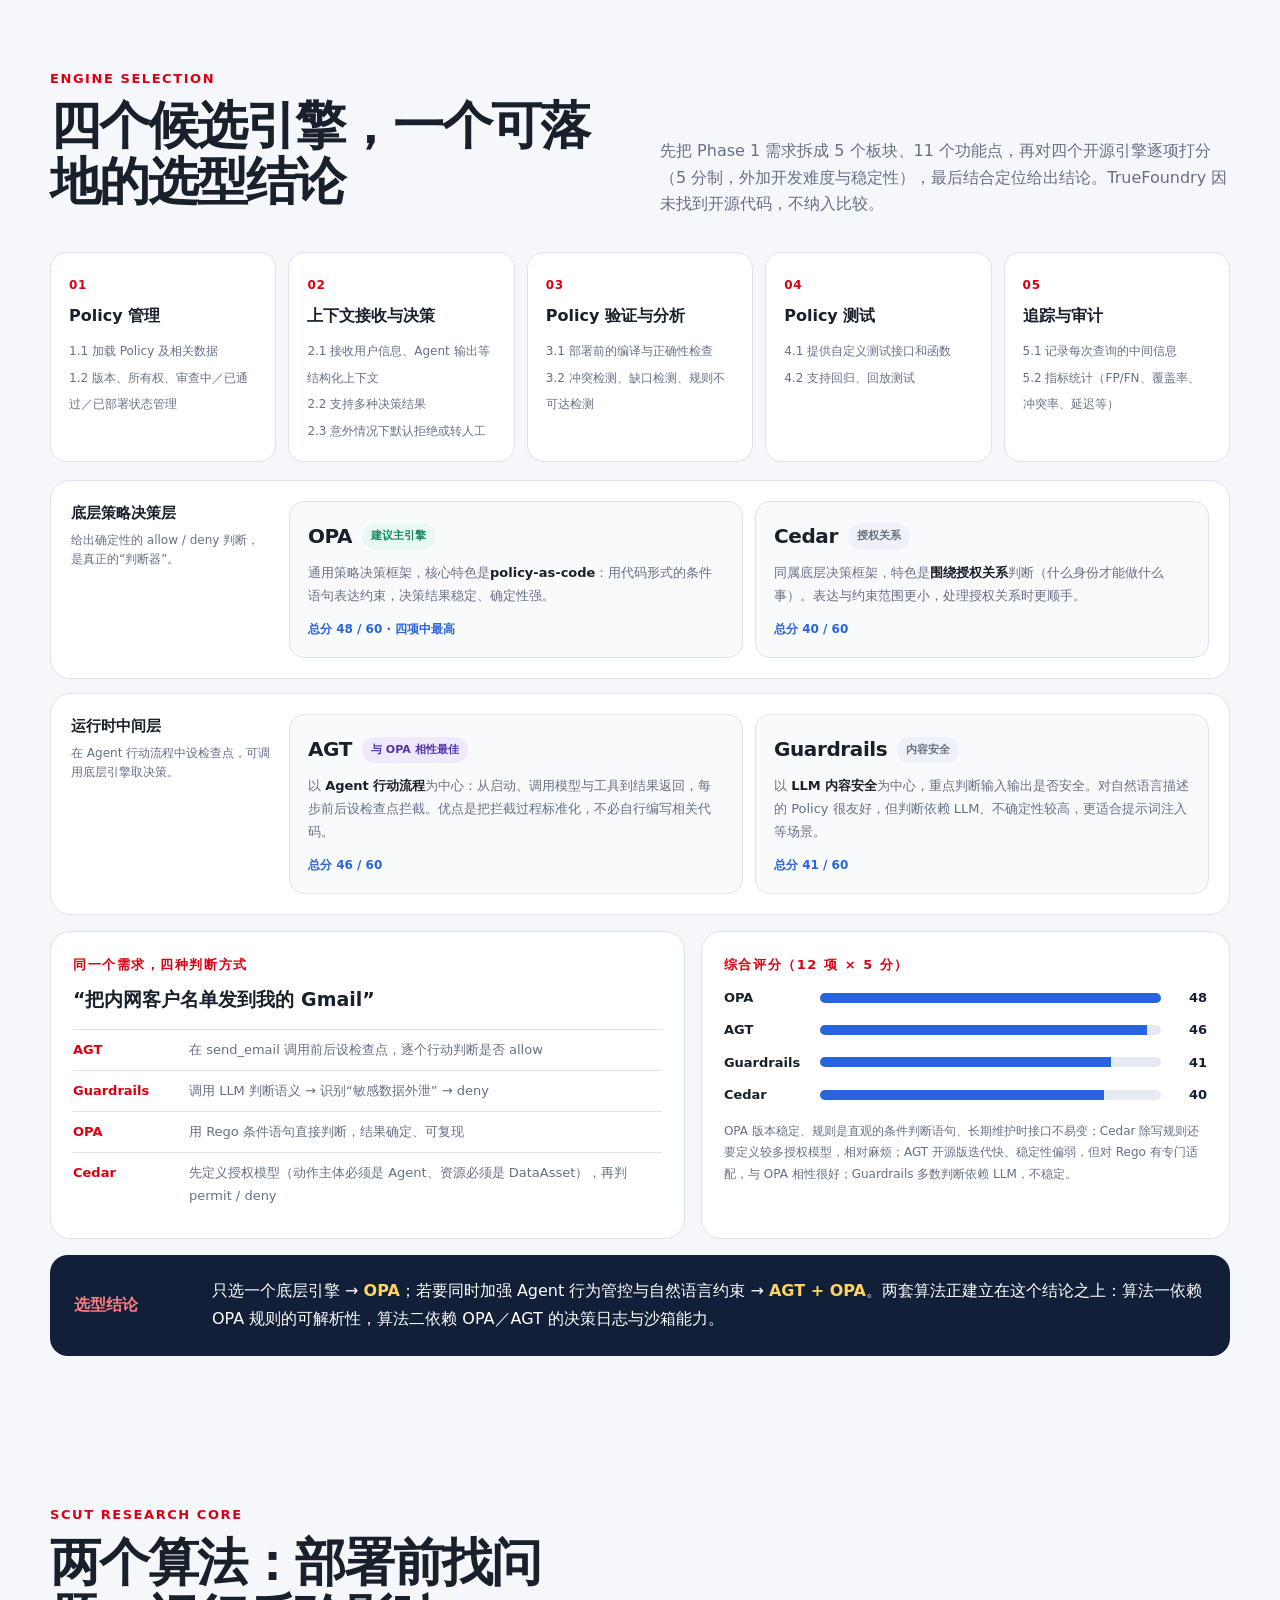
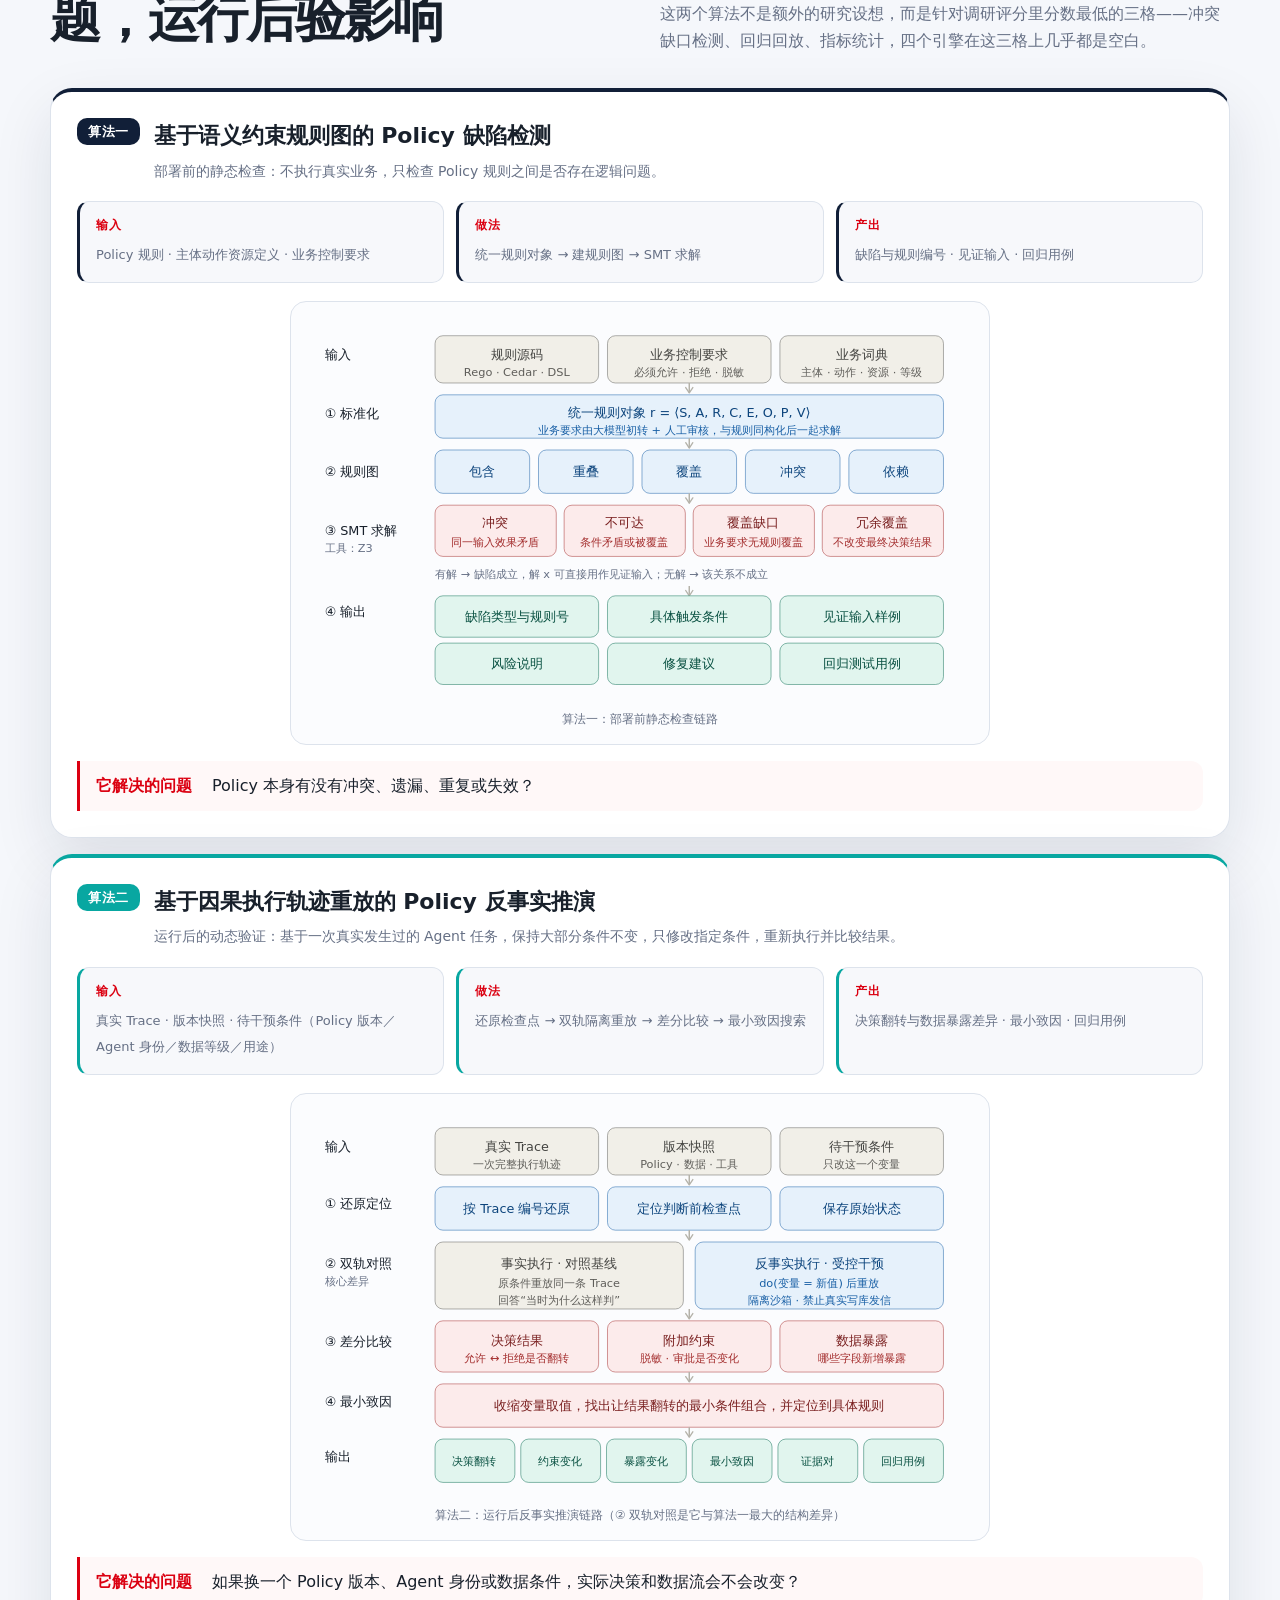
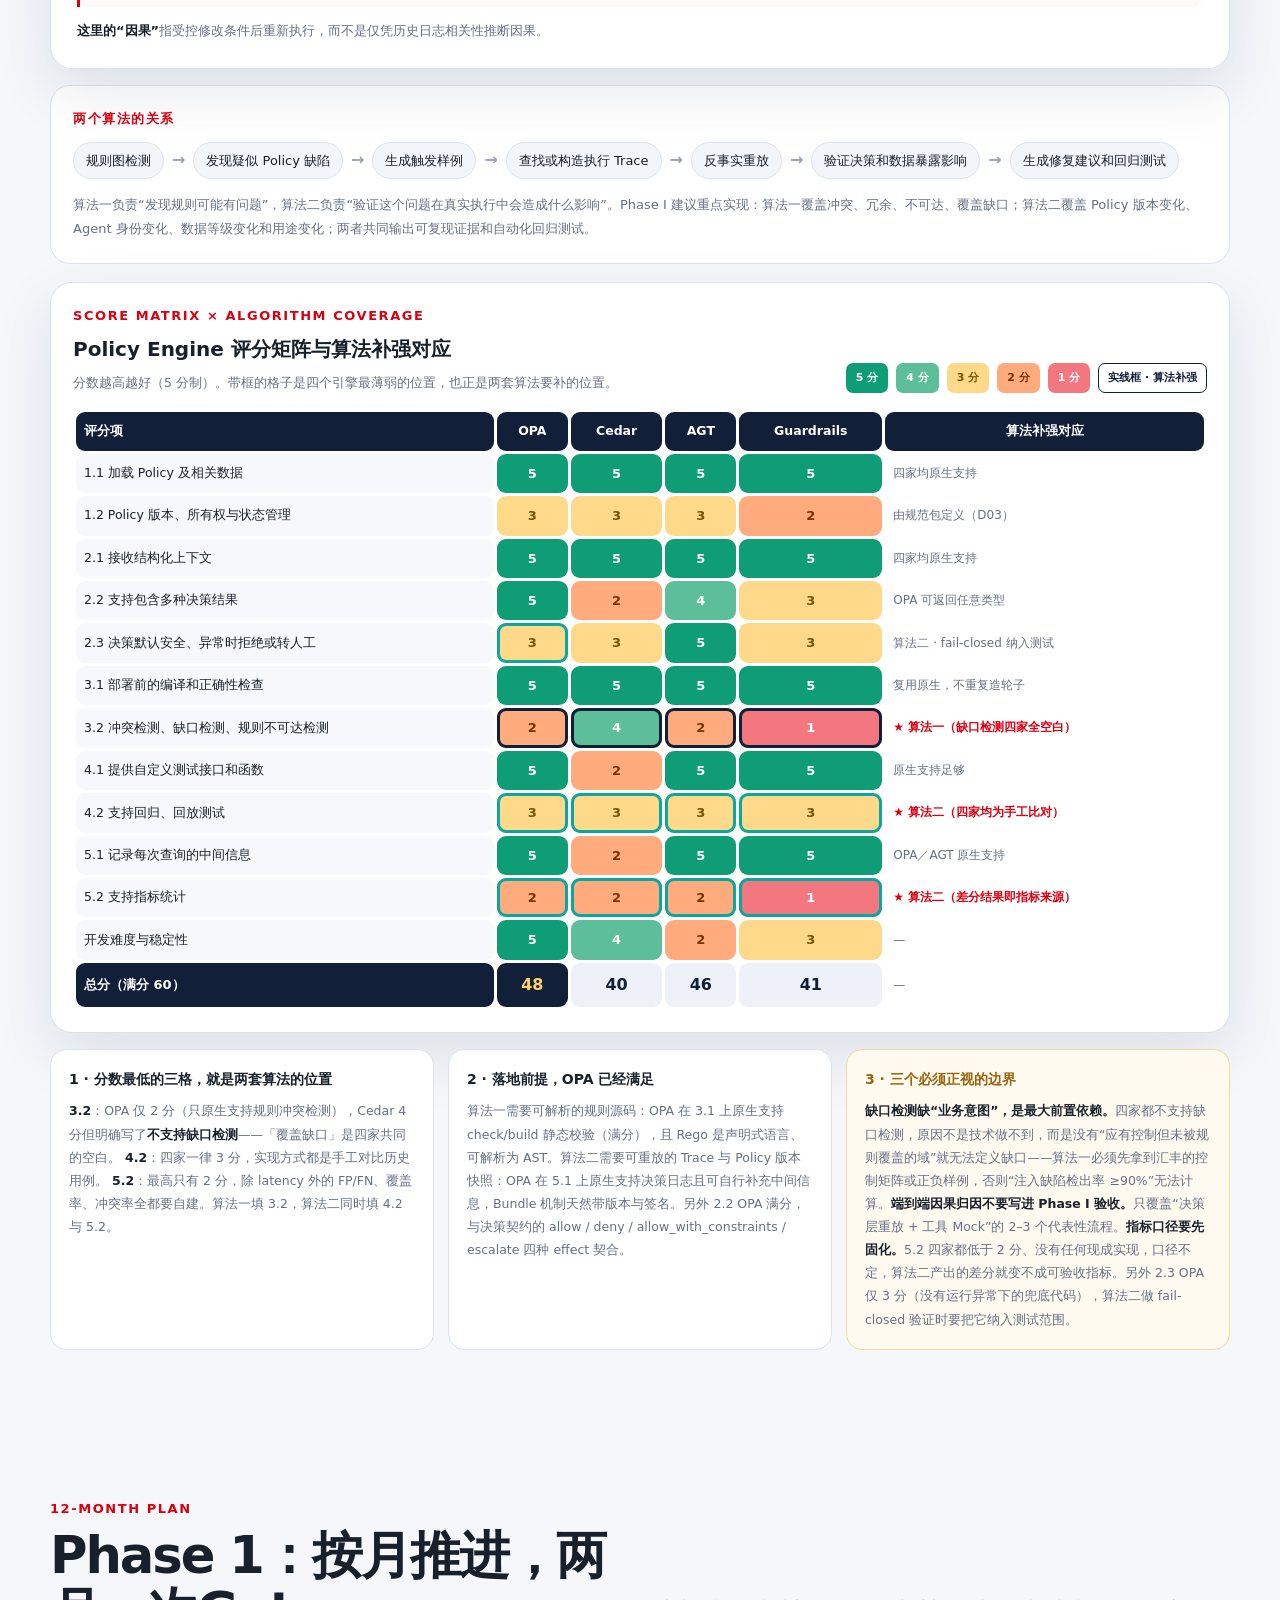
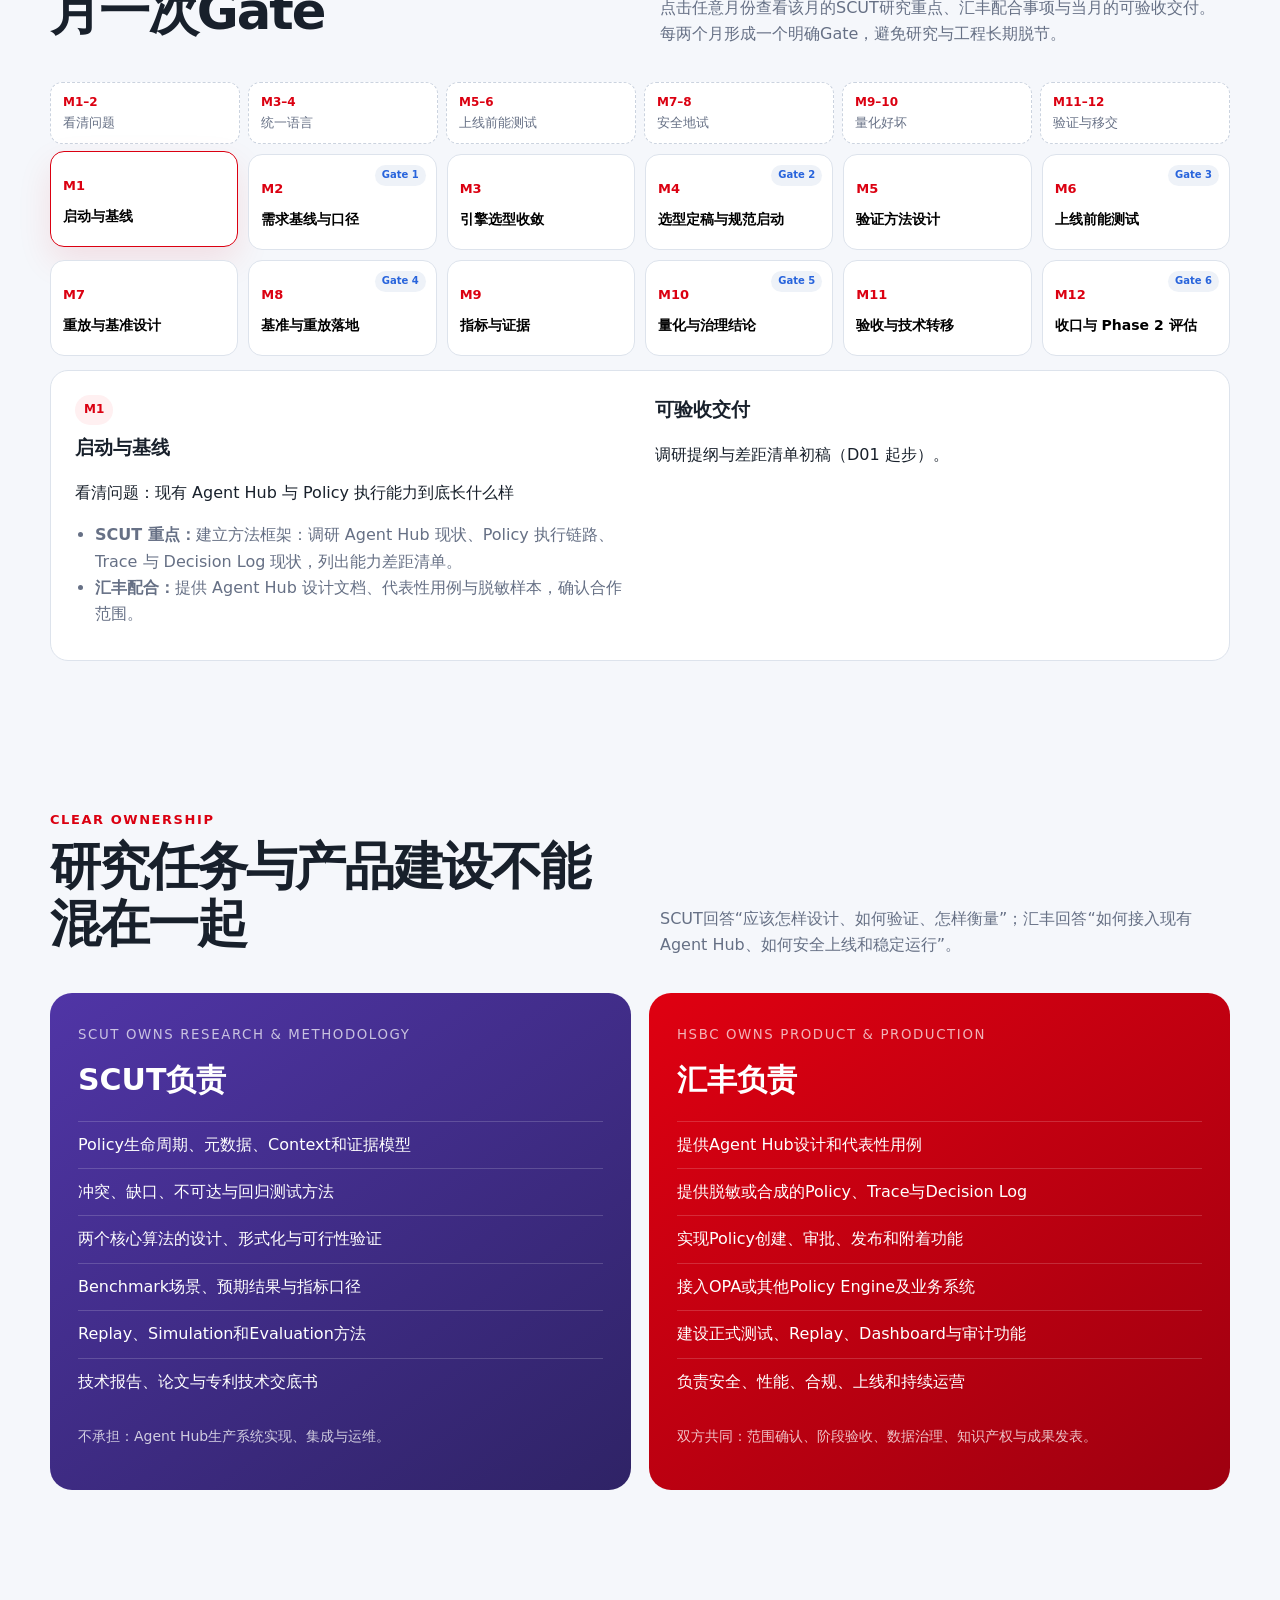
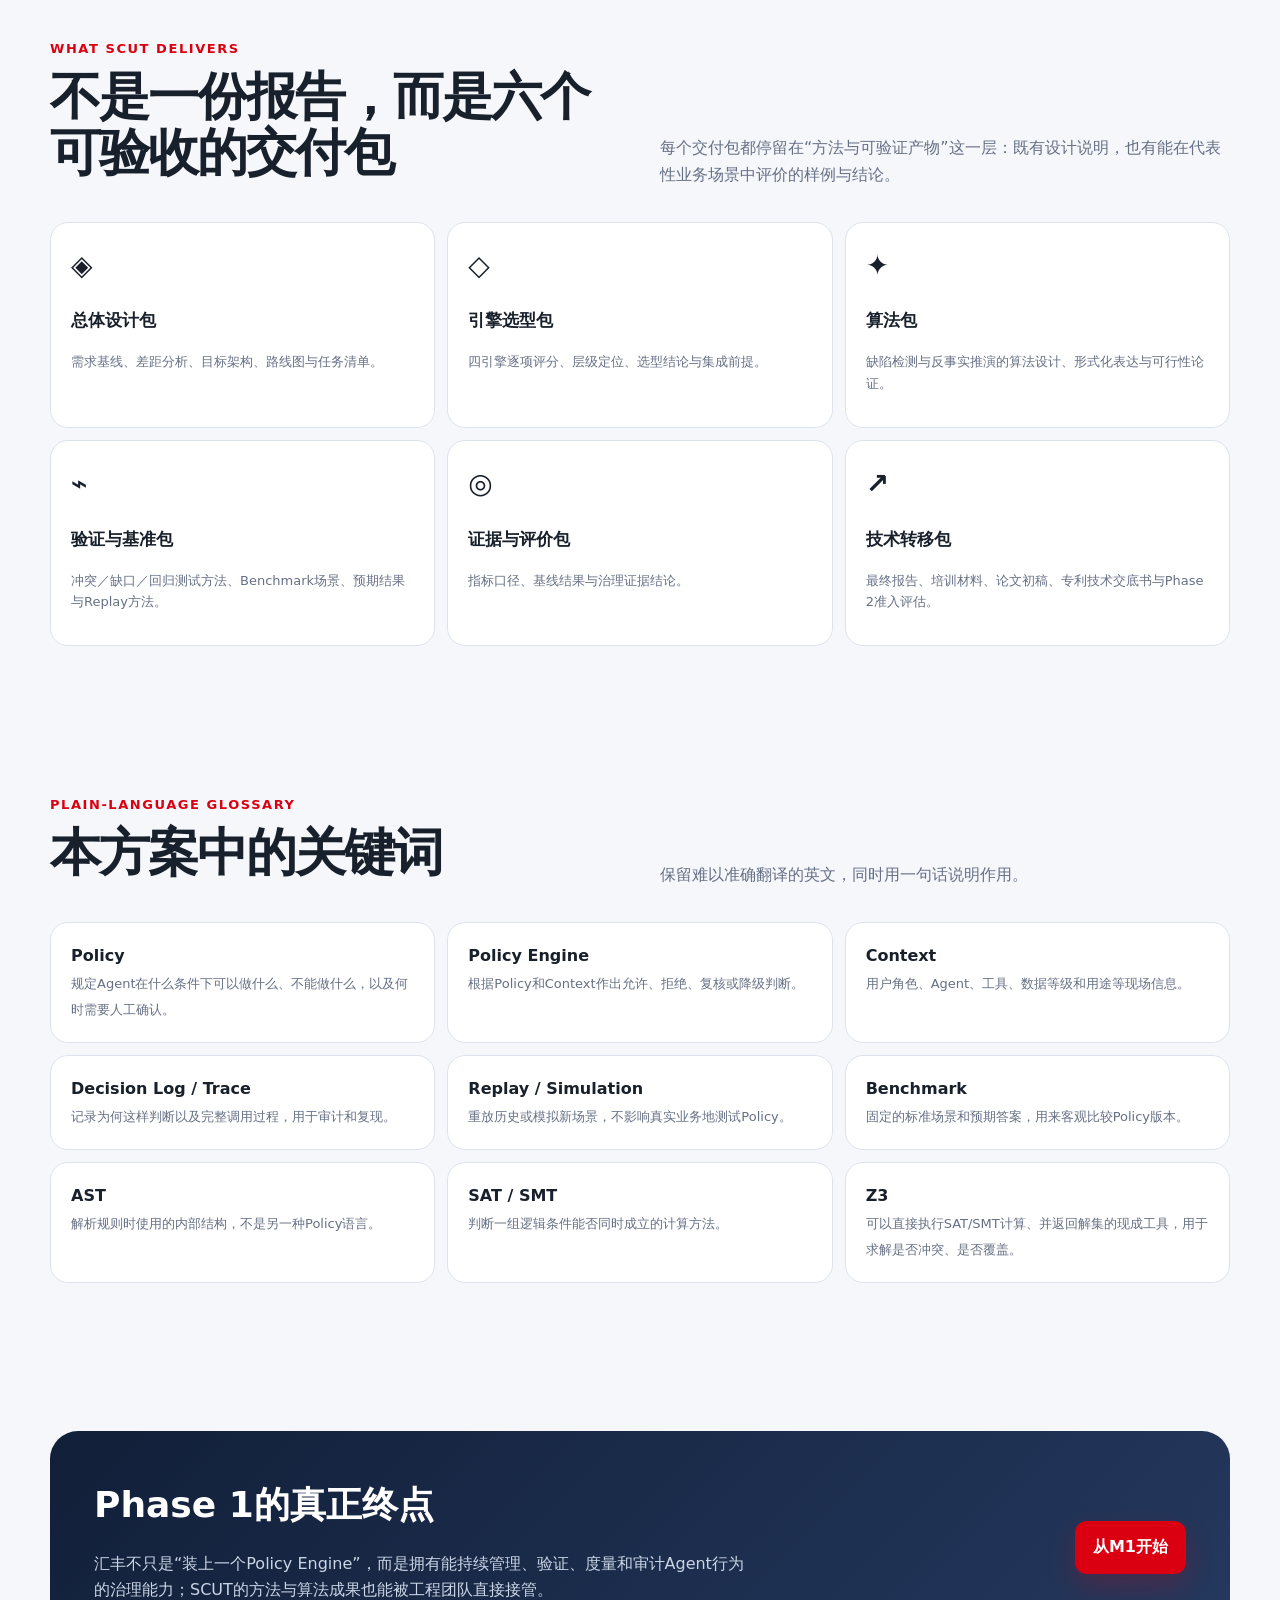
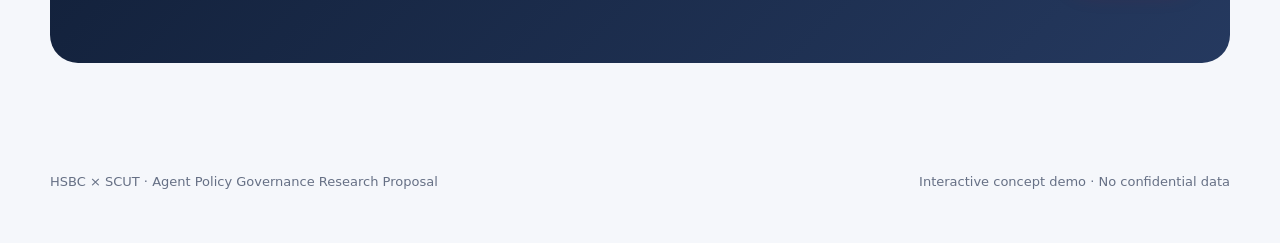
==== commit bd81a0a3: "Rewrite Phase 1 report: engine selection, two algorithms, monthly plan - Drop the SCUT engineering-b" ====
--- a/phase1-policy-demo/index.html
+++ b/phase1-policy-demo/index.html
@@ -10,16 +10,16 @@
 <body>
   <header class="topbar"><div class="wrap nav">
     <div class="brand"><span class="mark"></span><b>HSBC × SCUT</b><span>Policy Governance</span></div>
-    <nav><a href="#why">为什么</a><a href="#architecture">怎么工作</a><a href="#plan">Phase 1</a><a href="#roles">双方分工</a><a href="#ai-boost">AI增强</a><a href="#success">如何验收</a></nav>
+    <nav><a href="#why">为什么</a><a href="#architecture">怎么工作</a><a href="#engines">引擎选型</a><a href="#algorithms">两个算法</a><a href="#plan">Phase 1</a><a href="#roles">双方分工</a><a href="#deliverables">交付什么</a></nav>
     <span class="pill"><i></i>Phase 1 · 12个月</span>
   </div></header>
   <main>
     <section class="hero"><div class="wrap">
       <div class="eyebrow">Agent Hub Policy Governance · Phase 1</div>
       <h1>不是再造一个引擎，<br>而是让每次 Agent 决策都<br><em>管得住、测得准、说得清</em></h1>
-      <p class="lead">汇丰已有 Agent Hub 和确定性 Policy 执行能力。Phase 1要补齐的是工程与治理基础：Policy可管理、上线前可测试、运行中可度量、事后可审计。</p>
+      <p class="lead">汇丰已有 Agent Hub 和确定性 Policy 执行能力。Phase 1要补齐的是治理基础：Policy可管理、上线前可测试、运行中可度量、事后可审计。</p>
       <div class="actions"><a class="primary" href="#architecture">看懂整套方案</a><a class="secondary" href="#plan">查看12个月计划</a></div>
-      <div class="one-line"><b>一句话分工</b><p><strong>SCUT</strong>设计方法、规范、Benchmark和评价体系；<strong>汇丰</strong>把它们接入现有Agent Hub，建设生产功能并负责上线运行。</p></div>
+      <div class="one-line"><b>一句话分工</b><p><strong>SCUT</strong>研究方法和算法、定义规范与评价口径；<strong>汇丰</strong>把这些成果接入现有Agent Hub，建设生产功能并负责上线运行。</p></div>
     </div></section>
     <section id="why"><div class="wrap">
       <div class="section-head"><div><div class="eyebrow">Why now</div><h2>汇丰现在缺的，不是“会不会拦截”</h2></div><p>OPA、Cedar等工具擅长根据明确规则给出允许或拒绝。更困难的是：规则怎么管理、是否正确、升级会不会出问题、出了问题能否还原。</p></div>
@@ -30,13 +30,13 @@
       </div>
     </div></section>
     <section id="architecture"><div class="wrap">
-      <div class="section-head"><div><div class="eyebrow">The operating model</div><h2>把Policy Engine放进一个完整闭环</h2></div><p>点击模块查看作用。Policy Engine只是中间的“判断器”；上面需要管理，下面需要证据、测试和改进。</p></div>
+      <div class="section-head"><div><div class="eyebrow">The operating model</div><h2>把 OPA 放进一个完整闭环</h2></div><p>点击模块查看作用。引擎选型和两个算法的落点已经明确：中间是 OPA，上线前由算法一找规则缺陷，运行后由算法二验证实际影响。</p></div>
       <div class="arch">
         <div class="arch-tabs"><button class="active" data-view="all">完整闭环</button><button data-view="before">上线前</button><button data-view="runtime">运行中</button><button data-view="after">运行后</button></div>
-        <div class="layer layer-a" data-stage="before"><div class="layer-title">A · 管理与发布<small>Before runtime</small></div><div class="nodes"><button data-title="Policy Workspace" data-copy="统一创建和维护Policy，记录责任人、版本、适用范围与变更原因。">Policy Workspace</button><button data-title="Review & Approval" data-copy="Policy必须经过评审与审批，才能从草稿进入测试或生产。">Review & Approval</button><button data-title="Test & Release" data-copy="使用标准测试集验证结果，再按受控流程发布到Agent Hub。">Test & Release</button></div></div>
-        <div class="layer layer-b" data-stage="runtime"><div class="layer-title">B · Agent Hub运行<small>During runtime</small></div><div class="nodes"><button data-title="Agent Hub" data-copy="接收业务请求，编排Agent、模型、工具和数据系统，是现有业务底座。">Agent Hub</button><button data-title="Policy Adapter" data-copy="把用户、Agent、工具、数据等级和业务场景整理成统一格式。">Policy Adapter</button><button data-title="Policy Engine" data-copy="依据明确Policy返回允许、拒绝、人工复核或降级处理。可参考OPA实现。">Policy Engine</button><button data-title="Enforcement" data-copy="真正放行工具调用、阻止请求、隐藏敏感内容，或转交人工。">Enforcement</button><button data-title="Business & Data" data-copy="Agent最终调用的业务服务、工具和数据资源；通过Policy判断后才能访问。">Business & Data</button></div></div>
-        <div class="layer layer-c" data-stage="after"><div class="layer-title">C · 证据与改进<small>After runtime</small></div><div class="nodes"><button data-title="Decision Log" data-copy="记录每次判断使用的Context、Policy版本、结果和原因。">Decision Log</button><button data-title="Replay & Simulation" data-copy="重放历史或模拟新场景，不影响生产地比较新旧Policy。">Replay & Simulation</button><button data-title="Evaluation" data-copy="计算覆盖率、误拦截、漏拦截、延迟和人工复核负担。">Evaluation</button><button data-title="Phase 2 Advisor" data-copy="Phase 1成熟后再研究智能Policy建议；先建议、后审批。">Phase 2 Advisor</button></div></div>
-        <div class="detail" id="archDetail"><strong>完整闭环</strong><span>上层负责“谁制定、谁审批、何时生效”；中层负责“每次Agent操作如何判断和执行”；下层负责“如何证明、评价和持续改进”。</span></div>
+        <div class="layer layer-a" data-stage="before"><div class="layer-title">A · 管理与发布<small>Before runtime</small></div><div class="nodes"><button data-title="Policy Workspace" data-copy="统一创建和维护Policy，记录责任人、版本、适用范围与变更原因。">Policy Workspace</button><button data-title="Review &amp; Approval" data-copy="Policy必须经过评审与审批，才能从草稿进入测试或生产。">Review &amp; Approval</button><button data-title="缺陷检测 · 算法一" data-copy="部署前检查规则冲突、不可达、冗余覆盖与业务覆盖缺口，输出缺陷位置与见证输入；编译与正确性校验复用OPA原生check/build，不重复造轮子。">缺陷检测 · 算法一</button><button data-title="Test &amp; Release" data-copy="使用标准测试集验证结果，再按受控流程发布到Agent Hub。">Test &amp; Release</button></div></div>
+        <div class="layer layer-b" data-stage="runtime"><div class="layer-title">B · Agent Hub运行<small>During runtime</small></div><div class="nodes"><button data-title="Agent Hub" data-copy="接收业务请求，编排Agent、模型、工具和数据系统，是现有业务底座。">Agent Hub</button><button data-title="Policy Adapter" data-copy="把用户、Agent、工具、数据等级和业务场景整理成统一格式。">Policy Adapter</button><button data-title="Policy Engine · OPA" data-copy="选型结论：OPA为主引擎，依据明确Policy返回允许、拒绝、人工复核或降级处理；若要同时加强Agent行为管控与自然语言约束，可叠加AGT。">Policy Engine · OPA</button><button data-title="Enforcement" data-copy="真正放行工具调用、阻止请求、隐藏敏感内容，或转交人工。">Enforcement</button><button data-title="Business &amp; Data" data-copy="Agent最终调用的业务服务、工具和数据资源；通过Policy判断后才能访问。">Business &amp; Data</button></div></div>
+        <div class="layer layer-c" data-stage="after"><div class="layer-title">C · 证据与改进<small>After runtime</small></div><div class="nodes"><button data-title="Decision Log" data-copy="记录每次判断使用的Context、Policy版本、结果和原因，是算法二重放的事实来源。">Decision Log</button><button data-title="反事实重放 · 算法二" data-copy="基于真实Trace与Policy版本快照，在隔离沙箱中只修改指定条件重跑，比较事实与反事实执行的差异，并定位导致结果翻转的最小致因。">反事实重放 · 算法二</button><button data-title="Evaluation" data-copy="用重放产生的差分结果计算覆盖率、误拦截、漏拦截、延迟和人工复核负担。">Evaluation</button><button data-title="Phase 2 Advisor" data-copy="Phase 1成熟后再研究智能Policy建议；先建议、后审批。">Phase 2 Advisor</button></div></div>
+        <div class="detail" id="archDetail"><strong>完整闭环</strong><span>上层决定“谁制定、谁审批、何时生效”，并由算法一在发布前找出规则缺陷；中层由 OPA 对每次 Agent 操作作出判断并执行；下层负责证据、评价与改进，算法二在此验证决策与数据暴露的实际影响。</span></div>
       </div>
     </div></section>
 
@@ -53,82 +53,297 @@
         </div>
       </div>
     </div></section>
+
+    <section id="engines"><div class="wrap">
+      <div class="section-head"><div><div class="eyebrow">Engine selection</div><h2>四个候选引擎，一个可落地的选型结论</h2></div><p>先把 Phase 1 需求拆成 5 个板块、11 个功能点，再对四个开源引擎逐项打分（5 分制，外加开发难度与稳定性），最后结合定位给出结论。TrueFoundry 因未找到开源代码，不纳入比较。</p></div>
+      <div class="req-grid">
+        <article><span>01</span><b>Policy 管理</b><small>1.1 加载 Policy 及相关数据<br>1.2 版本、所有权、审查中／已通过／已部署状态管理</small></article>
+        <article><span>02</span><b>上下文接收与决策</b><small>2.1 接收用户信息、Agent 输出等结构化上下文<br>2.2 支持多种决策结果<br>2.3 意外情况下默认拒绝或转人工</small></article>
+        <article><span>03</span><b>Policy 验证与分析</b><small>3.1 部署前的编译与正确性检查<br>3.2 冲突检测、缺口检测、规则不可达检测</small></article>
+        <article><span>04</span><b>Policy 测试</b><small>4.1 提供自定义测试接口和函数<br>4.2 支持回归、回放测试</small></article>
+        <article><span>05</span><b>追踪与审计</b><small>5.1 记录每次查询的中间信息<br>5.2 指标统计（FP/FN、覆盖率、冲突率、延迟等）</small></article>
+      </div>
+
+      <div class="eng-tiers">
+        <div class="eng-tier">
+          <div class="tier-label"><b>底层策略决策层</b><small>给出确定性的 allow / deny 判断，是真正的“判断器”。</small></div>
+          <div class="eng-cards">
+            <article class="eng"><header><h3>OPA</h3><span class="badge rec">建议主引擎</span></header><p>通用策略决策框架，核心特色是<b>policy-as-code</b>：用代码形式的条件语句表达约束，决策结果稳定、确定性强。</p><small>总分 48 / 60 · 四项中最高</small></article>
+            <article class="eng"><header><h3>Cedar</h3><span class="badge">授权关系</span></header><p>同属底层决策框架，特色是<b>围绕授权关系</b>判断（什么身份才能做什么事）。表达与约束范围更小，处理授权关系时更顺手。</p><small>总分 40 / 60</small></article>
+          </div>
+        </div>
+        <div class="eng-tier">
+          <div class="tier-label"><b>运行时中间层</b><small>在 Agent 行动流程中设检查点，可调用底层引擎取决策。</small></div>
+          <div class="eng-cards">
+            <article class="eng"><header><h3>AGT</h3><span class="badge alt">与 OPA 相性最佳</span></header><p>以 <b>Agent 行动流程</b>为中心：从启动、调用模型与工具到结果返回，每步前后设检查点拦截。优点是把拦截过程标准化，不必自行编写相关代码。</p><small>总分 46 / 60</small></article>
+            <article class="eng"><header><h3>Guardrails</h3><span class="badge">内容安全</span></header><p>以 <b>LLM 内容安全</b>为中心，重点判断输入输出是否安全。对自然语言描述的 Policy 很友好，但判断依赖 LLM、不确定性较高，更适合提示词注入等场景。</p><small>总分 41 / 60</small></article>
+          </div>
+        </div>
+      </div>
+
+      <div class="eng-bottom">
+        <div class="eng-example">
+          <div class="eyebrow">同一个需求，四种判断方式</div>
+          <h3>“把内网客户名单发到我的 Gmail”</h3>
+          <ul>
+            <li><b>AGT</b><span>在 send_email 调用前后设检查点，逐个行动判断是否 allow</span></li>
+            <li><b>Guardrails</b><span>调用 LLM 判断语义 → 识别“敏感数据外泄” → deny</span></li>
+            <li><b>OPA</b><span>用 Rego 条件语句直接判断，结果确定、可复现</span></li>
+            <li><b>Cedar</b><span>先定义授权模型（动作主体必须是 Agent、资源必须是 DataAsset），再判 permit / deny</span></li>
+          </ul>
+        </div>
+        <div class="eng-score">
+          <div class="eyebrow">综合评分（12 项 × 5 分）</div>
+          <div class="es-row"><b>OPA</b><i style="--w:100%"></i><span>48</span></div>
+          <div class="es-row"><b>AGT</b><i style="--w:95.8%"></i><span>46</span></div>
+          <div class="es-row"><b>Guardrails</b><i style="--w:85.4%"></i><span>41</span></div>
+          <div class="es-row"><b>Cedar</b><i style="--w:83.3%"></i><span>40</span></div>
+          <p class="es-note">OPA 版本稳定、规则是直观的条件判断语句、长期维护时接口不易变；Cedar 除写规则还要定义较多授权模型，相对麻烦；AGT 开源版迭代快、稳定性偏弱，但对 Rego 有专门适配，与 OPA 相性很好；Guardrails 多数判断依赖 LLM，不稳定。</p>
+        </div>
+      </div>
+
+      <div class="conclusion"><b>选型结论</b><p>只选一个底层引擎 → <strong>OPA</strong>；若要同时加强 Agent 行为管控与自然语言约束 → <strong>AGT + OPA</strong>。两套算法正建立在这个结论之上：算法一依赖 OPA 规则的可解析性，算法二依赖 OPA／AGT 的决策日志与沙箱能力。</p></div>
+    </div></section>
+
+    <section id="algorithms"><div class="wrap">
+      <div class="section-head"><div><div class="eyebrow">SCUT research core</div><h2>两个算法：部署前找问题，运行后验影响</h2></div><p>这两个算法不是额外的研究设想，而是针对调研评分里分数最低的三格——冲突缺口检测、回归回放、指标统计，四个引擎在这三格上几乎都是空白。</p></div>
+
+      <div class="algos">
+        <article class="algo a1">
+          <header><span class="num">算法一</span><div><h3>基于语义约束规则图的 Policy 缺陷检测</h3><p>部署前的静态检查：不执行真实业务，只检查 Policy 规则之间是否存在逻辑问题。</p></div></header>
+          <div class="algo-chips">
+            <div><b>输入</b><span>Policy 规则 · 主体动作资源定义 · 业务控制要求</span></div>
+            <div><b>做法</b><span>统一规则对象 → 建规则图 → SMT 求解</span></div>
+            <div><b>产出</b><span>缺陷与规则编号 · 见证输入 · 回归用例</span></div>
+          </div>
+          <figure class="algo-fig">
+            <svg width="100%" viewBox="0 0 680 392" xmlns="http://www.w3.org/2000/svg" role="img">
+              <title>算法一 基于语义约束规则图的 Policy 缺陷检测框架</title>
+              <desc>输入规则源码与业务控制要求，标准化为统一规则对象，构建规则图，用 SMT 求解冲突、不可达、覆盖缺口、冗余覆盖四类缺陷，输出缺陷位置与见证输入。</desc>
+              <defs><marker id="arr1" viewBox="0 0 10 10" refX="8" refY="5" markerWidth="6" markerHeight="6" orient="auto-start-reverse"><path d="M2 1L8 5L2 9" fill="none" stroke="context-stroke" stroke-width="1.5" stroke-linecap="round" stroke-linejoin="round"/></marker></defs>
+              <text x="20" y="44" font-size="13" font-weight="500" fill="#18202b">输入</text>
+              <rect x="132" y="20" width="166" height="48" rx="8" fill="#F1EFE8" stroke="#5F5E5A" stroke-width="0.5"/>
+              <text x="215" y="39" font-size="13" font-weight="500" fill="#444441" text-anchor="middle" dominant-baseline="central">规则源码</text>
+              <text x="215" y="57" font-size="11.5" fill="#5F5E5A" text-anchor="middle" dominant-baseline="central">Rego · Cedar · DSL</text>
+              <rect x="307" y="20" width="166" height="48" rx="8" fill="#F1EFE8" stroke="#5F5E5A" stroke-width="0.5"/>
+              <text x="390" y="39" font-size="13" font-weight="500" fill="#444441" text-anchor="middle" dominant-baseline="central">业务控制要求</text>
+              <text x="390" y="57" font-size="11.5" fill="#5F5E5A" text-anchor="middle" dominant-baseline="central">必须允许 · 拒绝 · 脱敏</text>
+              <rect x="482" y="20" width="166" height="48" rx="8" fill="#F1EFE8" stroke="#5F5E5A" stroke-width="0.5"/>
+              <text x="565" y="39" font-size="13" font-weight="500" fill="#444441" text-anchor="middle" dominant-baseline="central">业务词典</text>
+              <text x="565" y="57" font-size="11.5" fill="#5F5E5A" text-anchor="middle" dominant-baseline="central">主体 · 动作 · 资源 · 等级</text>
+              <line x1="390" y1="68" x2="390" y2="78" stroke="#b4b2a9" stroke-width="1.5" marker-end="url(#arr1)"/>
+              <text x="20" y="104" font-size="13" font-weight="500" fill="#18202b">① 标准化</text>
+              <rect x="132" y="80" width="516" height="44" rx="8" fill="#E6F1FB" stroke="#185FA5" stroke-width="0.5"/>
+              <text x="390" y="98" font-size="13" font-weight="500" fill="#0C447C" text-anchor="middle" dominant-baseline="central">统一规则对象   r = ⟨S, A, R, C, E, O, P, V⟩</text>
+              <text x="390" y="116" font-size="11.5" fill="#185FA5" text-anchor="middle" dominant-baseline="central">业务要求由大模型初转 + 人工审核，与规则同构化后一起求解</text>
+              <line x1="390" y1="124" x2="390" y2="134" stroke="#b4b2a9" stroke-width="1.5" marker-end="url(#arr1)"/>
+              <text x="20" y="162" font-size="13" font-weight="500" fill="#18202b">② 规则图</text>
+              <rect x="132" y="136" width="96" height="44" rx="8" fill="#E6F1FB" stroke="#185FA5" stroke-width="0.5"/>
+              <text x="180" y="158" font-size="13" font-weight="500" fill="#0C447C" text-anchor="middle" dominant-baseline="central">包含</text>
+              <rect x="237" y="136" width="96" height="44" rx="8" fill="#E6F1FB" stroke="#185FA5" stroke-width="0.5"/>
+              <text x="285" y="158" font-size="13" font-weight="500" fill="#0C447C" text-anchor="middle" dominant-baseline="central">重叠</text>
+              <rect x="342" y="136" width="96" height="44" rx="8" fill="#E6F1FB" stroke="#185FA5" stroke-width="0.5"/>
+              <text x="390" y="158" font-size="13" font-weight="500" fill="#0C447C" text-anchor="middle" dominant-baseline="central">覆盖</text>
+              <rect x="447" y="136" width="96" height="44" rx="8" fill="#E6F1FB" stroke="#185FA5" stroke-width="0.5"/>
+              <text x="495" y="158" font-size="13" font-weight="500" fill="#0C447C" text-anchor="middle" dominant-baseline="central">冲突</text>
+              <rect x="552" y="136" width="96" height="44" rx="8" fill="#E6F1FB" stroke="#185FA5" stroke-width="0.5"/>
+              <text x="600" y="158" font-size="13" font-weight="500" fill="#0C447C" text-anchor="middle" dominant-baseline="central">依赖</text>
+              <line x1="390" y1="180" x2="390" y2="190" stroke="#b4b2a9" stroke-width="1.5" marker-end="url(#arr1)"/>
+              <text x="20" y="222" font-size="13" font-weight="500" fill="#18202b">③ SMT 求解</text>
+              <text x="20" y="240" font-size="11.5" fill="#667085">工具：Z3</text>
+              <rect x="132" y="192" width="123" height="52" rx="8" fill="#FCEBEB" stroke="#A32D2D" stroke-width="0.5"/>
+              <text x="193" y="210" font-size="13" font-weight="500" fill="#791F1F" text-anchor="middle" dominant-baseline="central">冲突</text>
+              <text x="193" y="229" font-size="11.5" fill="#A32D2D" text-anchor="middle" dominant-baseline="central">同一输入效果矛盾</text>
+              <rect x="263" y="192" width="123" height="52" rx="8" fill="#FCEBEB" stroke="#A32D2D" stroke-width="0.5"/>
+              <text x="324" y="210" font-size="13" font-weight="500" fill="#791F1F" text-anchor="middle" dominant-baseline="central">不可达</text>
+              <text x="324" y="229" font-size="11.5" fill="#A32D2D" text-anchor="middle" dominant-baseline="central">条件矛盾或被覆盖</text>
+              <rect x="394" y="192" width="123" height="52" rx="8" fill="#FCEBEB" stroke="#A32D2D" stroke-width="0.5"/>
+              <text x="455" y="210" font-size="13" font-weight="500" fill="#791F1F" text-anchor="middle" dominant-baseline="central">覆盖缺口</text>
+              <text x="455" y="229" font-size="11.5" fill="#A32D2D" text-anchor="middle" dominant-baseline="central">业务要求无规则覆盖</text>
+              <rect x="525" y="192" width="123" height="52" rx="8" fill="#FCEBEB" stroke="#A32D2D" stroke-width="0.5"/>
+              <text x="586" y="210" font-size="13" font-weight="500" fill="#791F1F" text-anchor="middle" dominant-baseline="central">冗余覆盖</text>
+              <text x="586" y="229" font-size="11.5" fill="#A32D2D" text-anchor="middle" dominant-baseline="central">不改变最终决策结果</text>
+              <text x="132" y="266" font-size="11.5" fill="#667085">有解 → 缺陷成立，解 x 可直接用作见证输入；无解 → 该关系不成立</text>
+              <line x1="390" y1="274" x2="390" y2="284" stroke="#b4b2a9" stroke-width="1.5" marker-end="url(#arr1)"/>
+              <text x="20" y="305" font-size="13" font-weight="500" fill="#18202b">④ 输出</text>
+              <rect x="132" y="284" width="166" height="42" rx="8" fill="#E1F5EE" stroke="#0F6E56" stroke-width="0.5"/>
+              <text x="215" y="305" font-size="13" font-weight="500" fill="#085041" text-anchor="middle" dominant-baseline="central">缺陷类型与规则号</text>
+              <rect x="307" y="284" width="166" height="42" rx="8" fill="#E1F5EE" stroke="#0F6E56" stroke-width="0.5"/>
+              <text x="390" y="305" font-size="13" font-weight="500" fill="#085041" text-anchor="middle" dominant-baseline="central">具体触发条件</text>
+              <rect x="482" y="284" width="166" height="42" rx="8" fill="#E1F5EE" stroke="#0F6E56" stroke-width="0.5"/>
+              <text x="565" y="305" font-size="13" font-weight="500" fill="#085041" text-anchor="middle" dominant-baseline="central">见证输入样例</text>
+              <rect x="132" y="332" width="166" height="42" rx="8" fill="#E1F5EE" stroke="#0F6E56" stroke-width="0.5"/>
+              <text x="215" y="353" font-size="13" font-weight="500" fill="#085041" text-anchor="middle" dominant-baseline="central">风险说明</text>
+              <rect x="307" y="332" width="166" height="42" rx="8" fill="#E1F5EE" stroke="#0F6E56" stroke-width="0.5"/>
+              <text x="390" y="353" font-size="13" font-weight="500" fill="#085041" text-anchor="middle" dominant-baseline="central">修复建议</text>
+              <rect x="482" y="332" width="166" height="42" rx="8" fill="#E1F5EE" stroke="#0F6E56" stroke-width="0.5"/>
+              <text x="565" y="353" font-size="13" font-weight="500" fill="#085041" text-anchor="middle" dominant-baseline="central">回归测试用例</text>
+            </svg>
+            <figcaption>算法一：部署前静态检查链路</figcaption>
+          </figure>
+          <div class="algo-q"><b>它解决的问题</b><span>Policy 本身有没有冲突、遗漏、重复或失效？</span></div>
+        </article>
+
+        <article class="algo a2">
+          <header><span class="num">算法二</span><div><h3>基于因果执行轨迹重放的 Policy 反事实推演</h3><p>运行后的动态验证：基于一次真实发生过的 Agent 任务，保持大部分条件不变，只修改指定条件，重新执行并比较结果。</p></div></header>
+          <div class="algo-chips">
+            <div><b>输入</b><span>真实 Trace · 版本快照 · 待干预条件（Policy 版本／Agent 身份／数据等级／用途）</span></div>
+            <div><b>做法</b><span>还原检查点 → 双轨隔离重放 → 差分比较 → 最小致因搜索</span></div>
+            <div><b>产出</b><span>决策翻转与数据暴露差异 · 最小致因 · 回归用例</span></div>
+          </div>
+          <figure class="algo-fig">
+            <svg width="100%" viewBox="0 0 680 396" xmlns="http://www.w3.org/2000/svg" role="img">
+              <title>算法二 基于因果执行轨迹重放的 Policy 反事实推演框架</title>
+              <desc>输入真实 Trace、版本快照与待干预条件，还原执行过程并定位 Policy 检查点，在事实执行与反事实执行两条轨道上隔离重放，比较决策与数据暴露差异，再通过最小致因搜索输出可审计证据与回归用例。</desc>
+              <defs><marker id="arr2" viewBox="0 0 10 10" refX="8" refY="5" markerWidth="6" markerHeight="6" orient="auto-start-reverse"><path d="M2 1L8 5L2 9" fill="none" stroke="context-stroke" stroke-width="1.5" stroke-linecap="round" stroke-linejoin="round"/></marker></defs>
+              <text x="20" y="44" font-size="13" font-weight="500" fill="#18202b">输入</text>
+              <rect x="132" y="20" width="166" height="48" rx="8" fill="#F1EFE8" stroke="#5F5E5A" stroke-width="0.5"/>
+              <text x="215" y="39" font-size="13" font-weight="500" fill="#444441" text-anchor="middle" dominant-baseline="central">真实 Trace</text>
+              <text x="215" y="57" font-size="11.5" fill="#5F5E5A" text-anchor="middle" dominant-baseline="central">一次完整执行轨迹</text>
+              <rect x="307" y="20" width="166" height="48" rx="8" fill="#F1EFE8" stroke="#5F5E5A" stroke-width="0.5"/>
+              <text x="390" y="39" font-size="13" font-weight="500" fill="#444441" text-anchor="middle" dominant-baseline="central">版本快照</text>
+              <text x="390" y="57" font-size="11.5" fill="#5F5E5A" text-anchor="middle" dominant-baseline="central">Policy · 数据 · 工具</text>
+              <rect x="482" y="20" width="166" height="48" rx="8" fill="#F1EFE8" stroke="#5F5E5A" stroke-width="0.5"/>
+              <text x="565" y="39" font-size="13" font-weight="500" fill="#444441" text-anchor="middle" dominant-baseline="central">待干预条件</text>
+              <text x="565" y="57" font-size="11.5" fill="#5F5E5A" text-anchor="middle" dominant-baseline="central">只改这一个变量</text>
+              <line x1="390" y1="68" x2="390" y2="78" stroke="#b4b2a9" stroke-width="1.5" marker-end="url(#arr2)"/>
+              <text x="20" y="102" font-size="13" font-weight="500" fill="#18202b">① 还原定位</text>
+              <rect x="132" y="80" width="166" height="44" rx="8" fill="#E6F1FB" stroke="#185FA5" stroke-width="0.5"/>
+              <text x="215" y="102" font-size="13" font-weight="500" fill="#0C447C" text-anchor="middle" dominant-baseline="central">按 Trace 编号还原</text>
+              <rect x="307" y="80" width="166" height="44" rx="8" fill="#E6F1FB" stroke="#185FA5" stroke-width="0.5"/>
+              <text x="390" y="102" font-size="13" font-weight="500" fill="#0C447C" text-anchor="middle" dominant-baseline="central">定位判断前检查点</text>
+              <rect x="482" y="80" width="166" height="44" rx="8" fill="#E6F1FB" stroke="#185FA5" stroke-width="0.5"/>
+              <text x="565" y="102" font-size="13" font-weight="500" fill="#0C447C" text-anchor="middle" dominant-baseline="central">保存原始状态</text>
+              <line x1="390" y1="124" x2="390" y2="134" stroke="#b4b2a9" stroke-width="1.5" marker-end="url(#arr2)"/>
+              <text x="20" y="162" font-size="13" font-weight="500" fill="#18202b">② 双轨对照</text>
+              <text x="20" y="180" font-size="11.5" fill="#667085">核心差异</text>
+              <rect x="132" y="136" width="252" height="68" rx="8" fill="#F1EFE8" stroke="#5F5E5A" stroke-width="0.5"/>
+              <text x="258" y="158" font-size="13" font-weight="500" fill="#444441" text-anchor="middle" dominant-baseline="central">事实执行 · 对照基线</text>
+              <text x="258" y="178" font-size="11.5" fill="#5F5E5A" text-anchor="middle" dominant-baseline="central">原条件重放同一条 Trace</text>
+              <text x="258" y="195" font-size="11.5" fill="#5F5E5A" text-anchor="middle" dominant-baseline="central">回答“当时为什么这样判”</text>
+              <rect x="396" y="136" width="252" height="68" rx="8" fill="#E6F1FB" stroke="#185FA5" stroke-width="0.5"/>
+              <text x="522" y="158" font-size="13" font-weight="500" fill="#0C447C" text-anchor="middle" dominant-baseline="central">反事实执行 · 受控干预</text>
+              <text x="522" y="178" font-size="11.5" fill="#185FA5" text-anchor="middle" dominant-baseline="central">do(变量 = 新值) 后重放</text>
+              <text x="522" y="195" font-size="11.5" fill="#185FA5" text-anchor="middle" dominant-baseline="central">隔离沙箱 · 禁止真实写库发信</text>
+              <line x1="390" y1="204" x2="390" y2="214" stroke="#b4b2a9" stroke-width="1.5" marker-end="url(#arr2)"/>
+              <text x="20" y="242" font-size="13" font-weight="500" fill="#18202b">③ 差分比较</text>
+              <rect x="132" y="216" width="166" height="52" rx="8" fill="#FCEBEB" stroke="#A32D2D" stroke-width="0.5"/>
+              <text x="215" y="236" font-size="13" font-weight="500" fill="#791F1F" text-anchor="middle" dominant-baseline="central">决策结果</text>
+              <text x="215" y="254" font-size="11.5" fill="#A32D2D" text-anchor="middle" dominant-baseline="central">允许 ↔ 拒绝是否翻转</text>
+              <rect x="307" y="216" width="166" height="52" rx="8" fill="#FCEBEB" stroke="#A32D2D" stroke-width="0.5"/>
+              <text x="390" y="236" font-size="13" font-weight="500" fill="#791F1F" text-anchor="middle" dominant-baseline="central">附加约束</text>
+              <text x="390" y="254" font-size="11.5" fill="#A32D2D" text-anchor="middle" dominant-baseline="central">脱敏 · 审批是否变化</text>
+              <rect x="482" y="216" width="166" height="52" rx="8" fill="#FCEBEB" stroke="#A32D2D" stroke-width="0.5"/>
+              <text x="565" y="236" font-size="13" font-weight="500" fill="#791F1F" text-anchor="middle" dominant-baseline="central">数据暴露</text>
+              <text x="565" y="254" font-size="11.5" fill="#A32D2D" text-anchor="middle" dominant-baseline="central">哪些字段新增暴露</text>
+              <line x1="390" y1="268" x2="390" y2="278" stroke="#b4b2a9" stroke-width="1.5" marker-end="url(#arr2)"/>
+              <text x="20" y="302" font-size="13" font-weight="500" fill="#18202b">④ 最小致因</text>
+              <rect x="132" y="280" width="516" height="44" rx="8" fill="#FCEBEB" stroke="#A32D2D" stroke-width="0.5"/>
+              <text x="390" y="302" font-size="13" font-weight="500" fill="#791F1F" text-anchor="middle" dominant-baseline="central">收缩变量取值，找出让结果翻转的最小条件组合，并定位到具体规则</text>
+              <line x1="390" y1="324" x2="390" y2="334" stroke="#b4b2a9" stroke-width="1.5" marker-end="url(#arr2)"/>
+              <text x="20" y="358" font-size="13" font-weight="500" fill="#18202b">输出</text>
+              <rect x="132" y="336" width="81" height="44" rx="8" fill="#E1F5EE" stroke="#0F6E56" stroke-width="0.5"/>
+              <text x="172" y="358" font-size="11.5" font-weight="500" fill="#085041" text-anchor="middle" dominant-baseline="central">决策翻转</text>
+              <rect x="219" y="336" width="81" height="44" rx="8" fill="#E1F5EE" stroke="#0F6E56" stroke-width="0.5"/>
+              <text x="259" y="358" font-size="11.5" font-weight="500" fill="#085041" text-anchor="middle" dominant-baseline="central">约束变化</text>
+              <rect x="306" y="336" width="81" height="44" rx="8" fill="#E1F5EE" stroke="#0F6E56" stroke-width="0.5"/>
+              <text x="346" y="358" font-size="11.5" font-weight="500" fill="#085041" text-anchor="middle" dominant-baseline="central">暴露变化</text>
+              <rect x="393" y="336" width="81" height="44" rx="8" fill="#E1F5EE" stroke="#0F6E56" stroke-width="0.5"/>
+              <text x="433" y="358" font-size="11.5" font-weight="500" fill="#085041" text-anchor="middle" dominant-baseline="central">最小致因</text>
+              <rect x="480" y="336" width="81" height="44" rx="8" fill="#E1F5EE" stroke="#0F6E56" stroke-width="0.5"/>
+              <text x="520" y="358" font-size="11.5" font-weight="500" fill="#085041" text-anchor="middle" dominant-baseline="central">证据对</text>
+              <rect x="567" y="336" width="81" height="44" rx="8" fill="#E1F5EE" stroke="#0F6E56" stroke-width="0.5"/>
+              <text x="607" y="358" font-size="11.5" font-weight="500" fill="#085041" text-anchor="middle" dominant-baseline="central">回归用例</text>
+            </svg>
+            <figcaption>算法二：运行后反事实推演链路（② 双轨对照是它与算法一最大的结构差异）</figcaption>
+          </figure>
+          <div class="algo-q"><b>它解决的问题</b><span>如果换一个 Policy 版本、Agent 身份或数据条件，实际决策和数据流会不会改变？</span></div>
+          <p class="algo-foot"><b>这里的“因果”</b>指受控修改条件后重新执行，而不是仅凭历史日志相关性推断因果。</p>
+        </article>
+      </div>
+
+      <div class="algo-link">
+        <div class="eyebrow">两个算法的关系</div>
+        <div class="chain">
+          <span>规则图检测</span><i>→</i><span>发现疑似 Policy 缺陷</span><i>→</i><span>生成触发样例</span><i>→</i><span>查找或构造执行 Trace</span><i>→</i><span>反事实重放</span><i>→</i><span>验证决策和数据暴露影响</span><i>→</i><span>生成修复建议和回归测试</span>
+        </div>
+        <p>算法一负责“发现规则可能有问题”，算法二负责“验证这个问题在真实执行中会造成什么影响”。Phase I 建议重点实现：算法一覆盖冲突、冗余、不可达、覆盖缺口；算法二覆盖 Policy 版本变化、Agent 身份变化、数据等级变化和用途变化；两者共同输出可复现证据和自动化回归测试。</p>
+      </div>
+
+      <div class="matrix-wrap">
+        <div class="matrix-head">
+          <div><div class="eyebrow">Score matrix × algorithm coverage</div><h3>Policy Engine 评分矩阵与算法补强对应</h3><p class="matrix-sub">分数越高越好（5 分制）。带框的格子是四个引擎最薄弱的位置，也正是两套算法要补的位置。</p></div>
+          <div class="legend"><span class="lg s5">5 分</span><span class="lg s4">4 分</span><span class="lg s3">3 分</span><span class="lg s2">2 分</span><span class="lg s1">1 分</span><span class="lg fill">实线框 · 算法补强</span></div>
+        </div>
+        <div class="table-scroll">
+        <table class="matrix">
+          <thead><tr><th>评分项</th><th>OPA</th><th>Cedar</th><th>AGT</th><th>Guardrails</th><th>算法补强对应</th></tr></thead>
+          <tbody>
+            <tr><th>1.1 加载 Policy 及相关数据</th><td class="s5">5</td><td class="s5">5</td><td class="s5">5</td><td class="s5">5</td><td class="fix">四家均原生支持</td></tr>
+            <tr><th>1.2 Policy 版本、所有权与状态管理</th><td class="s3">3</td><td class="s3">3</td><td class="s3">3</td><td class="s2">2</td><td class="fix">由规范包定义（D03）</td></tr>
+            <tr><th>2.1 接收结构化上下文</th><td class="s5">5</td><td class="s5">5</td><td class="s5">5</td><td class="s5">5</td><td class="fix">四家均原生支持</td></tr>
+            <tr><th>2.2 支持包含多种决策结果</th><td class="s5">5</td><td class="s2">2</td><td class="s4">4</td><td class="s3">3</td><td class="fix">OPA 可返回任意类型</td></tr>
+            <tr><th>2.3 决策默认安全、异常时拒绝或转人工</th><td class="s3 hl2">3</td><td class="s3">3</td><td class="s5">5</td><td class="s3">3</td><td class="fix">算法二 · fail-closed 纳入测试</td></tr>
+            <tr><th>3.1 部署前的编译和正确性检查</th><td class="s5">5</td><td class="s5">5</td><td class="s5">5</td><td class="s5">5</td><td class="fix">复用原生，不重复造轮子</td></tr>
+            <tr><th>3.2 冲突检测、缺口检测、规则不可达检测</th><td class="s2 hl1">2</td><td class="s4 hl1">4</td><td class="s2 hl1">2</td><td class="s1 hl1">1</td><td class="fix star">★ 算法一（缺口检测四家全空白）</td></tr>
+            <tr><th>4.1 提供自定义测试接口和函数</th><td class="s5">5</td><td class="s2">2</td><td class="s5">5</td><td class="s5">5</td><td class="fix">原生支持足够</td></tr>
+            <tr><th>4.2 支持回归、回放测试</th><td class="s3 hl2">3</td><td class="s3 hl2">3</td><td class="s3 hl2">3</td><td class="s3 hl2">3</td><td class="fix star">★ 算法二（四家均为手工比对）</td></tr>
+            <tr><th>5.1 记录每次查询的中间信息</th><td class="s5">5</td><td class="s2">2</td><td class="s5">5</td><td class="s5">5</td><td class="fix">OPA／AGT 原生支持</td></tr>
+            <tr><th>5.2 支持指标统计</th><td class="s2 hl2">2</td><td class="s2 hl2">2</td><td class="s2 hl2">2</td><td class="s1 hl2">1</td><td class="fix star">★ 算法二（差分结果即指标来源）</td></tr>
+            <tr><th>开发难度与稳定性</th><td class="s5">5</td><td class="s4">4</td><td class="s2">2</td><td class="s3">3</td><td class="fix">—</td></tr>
+          </tbody>
+          <tfoot><tr><th>总分（满分 60）</th><td class="tot best">48</td><td class="tot">40</td><td class="tot">46</td><td class="tot">41</td><td class="fix">—</td></tr></tfoot>
+        </table>
+        </div>
+      </div>
+
+      <div class="matrix-note">
+        <div class="mn"><b>1 · 分数最低的三格，就是两套算法的位置</b><p><b>3.2</b>：OPA 仅 2 分（只原生支持规则冲突检测），Cedar 4 分但明确写了<b>不支持缺口检测</b>——「覆盖缺口」是四家共同的空白。 <b>4.2</b>：四家一律 3 分，实现方式都是手工对比历史用例。 <b>5.2</b>：最高只有 2 分，除 latency 外的 FP/FN、覆盖率、冲突率全都要自建。算法一填 3.2，算法二同时填 4.2 与 5.2。</p></div>
+        <div class="mn"><b>2 · 落地前提，OPA 已经满足</b><p>算法一需要可解析的规则源码：OPA 在 3.1 上原生支持 check/build 静态校验（满分），且 Rego 是声明式语言、可解析为 AST。算法二需要可重放的 Trace 与 Policy 版本快照：OPA 在 5.1 上原生支持决策日志且可自行补充中间信息，Bundle 机制天然带版本与签名。另外 2.2 OPA 满分，与决策契约的 allow / deny / allow_with_constraints / escalate 四种 effect 契合。</p></div>
+        <div class="mn warn"><b>3 · 三个必须正视的边界</b><p><b>缺口检测缺“业务意图”，是最大前置依赖。</b>四家都不支持缺口检测，原因不是技术做不到，而是没有“应有控制但未被规则覆盖的域”就无法定义缺口——算法一必须先拿到汇丰的控制矩阵或正负样例，否则“注入缺陷检出率 ≥90%”无法计算。<b>端到端因果归因不要写进 Phase I 验收。</b>只覆盖“决策层重放 + 工具 Mock”的 2–3 个代表性流程。<b>指标口径要先固化。</b>5.2 四家都低于 2 分、没有任何现成实现，口径不定，算法二产出的差分就变不成可验收指标。另外 2.3 OPA 仅 3 分（没有运行异常下的兜底代码），算法二做 fail-closed 验证时要把它纳入测试范围。</p></div>
+      </div>
+    </div></section>
+
     <section id="plan"><div class="wrap">
-      <div class="section-head"><div><div class="eyebrow">12-month plan</div><h2>Phase 1：六步把基础做扎实</h2></div><p>点击阶段查看SCUT重点工作和可验收交付。每两个月形成一个明确Gate，避免研究与工程长期脱节。</p></div>
-      <div class="timeline">
-        <button class="phase active" data-i="0"><span>M1–2</span><h3>看清问题</h3><p>调研、差距分析、目标设计</p></button>
-        <button class="phase" data-i="1"><span>M3–4</span><h3>统一语言</h3><p>生命周期、Context、日志</p></button>
-        <button class="phase" data-i="2"><span>M5–6</span><h3>上线前能测试</h3><p>冲突、缺口、回归验证</p></button>
-        <button class="phase" data-i="3"><span>M7–8</span><h3>安全地试</h3><p>Replay、Simulation、Benchmark</p></button>
-        <button class="phase" data-i="4"><span>M9–10</span><h3>量化好坏</h3><p>指标、基线与治理报告</p></button>
-        <button class="phase" data-i="5"><span>M11–12</span><h3>验证与移交</h3><p>总结、培训、Phase 2评估</p></button>
-      </div>
+      <div class="section-head"><div><div class="eyebrow">12-month plan</div><h2>Phase 1：按月推进，两月一次Gate</h2></div><p>点击任意月份查看该月的SCUT研究重点、汇丰配合事项与当月的可验收交付。每两个月形成一个明确Gate，避免研究与工程长期脱节。</p></div>
+      <div class="plan-stages">
+        <div class="stage-chip"><b>M1–2</b><span>看清问题</span></div>
+        <div class="stage-chip"><b>M3–4</b><span>统一语言</span></div>
+        <div class="stage-chip"><b>M5–6</b><span>上线前能测试</span></div>
+        <div class="stage-chip"><b>M7–8</b><span>安全地试</span></div>
+        <div class="stage-chip"><b>M9–10</b><span>量化好坏</span></div>
+        <div class="stage-chip"><b>M11–12</b><span>验证与移交</span></div>
+      </div>
+      <div class="plan-months" id="planMonths"></div>
       <div class="phase-detail" id="phaseDetail"></div>
     </div></section>
 
     <section id="roles"><div class="wrap">
       <div class="section-head"><div><div class="eyebrow">Clear ownership</div><h2>研究任务与产品建设不能混在一起</h2></div><p>SCUT回答“应该怎样设计、如何验证、怎样衡量”；汇丰回答“如何接入现有Agent Hub、如何安全上线和稳定运行”。</p></div>
       <div class="roles">
-        <article class="role scut"><small>SCUT OWNS RESEARCH & METHODOLOGY</small><h3>SCUT负责</h3><ul><li>Policy生命周期、Context和证据模型</li><li>冲突、覆盖缺口和回归测试方法</li><li>Benchmark场景与预期结果数据集</li><li>Replay、Simulation和Evaluation方法</li><li>参考算法、脚本与验证原型</li><li>技术报告、论文和Phase 2准入评估</li></ul><p>不承担：Agent Hub生产UI、运行保障、正式系统运维。</p></article>
+        <article class="role scut"><small>SCUT OWNS RESEARCH & METHODOLOGY</small><h3>SCUT负责</h3><ul><li>Policy生命周期、元数据、Context和证据模型</li><li>冲突、缺口、不可达与回归测试方法</li><li>两个核心算法的设计、形式化与可行性验证</li><li>Benchmark场景、预期结果与指标口径</li><li>Replay、Simulation和Evaluation方法</li><li>技术报告、论文与专利技术交底书</li></ul><p>不承担：Agent Hub生产系统实现、集成与运维。</p></article>
         <article class="role hsbc"><small>HSBC OWNS PRODUCT & PRODUCTION</small><h3>汇丰负责</h3><ul><li>提供Agent Hub设计和代表性用例</li><li>提供脱敏或合成的Policy、Trace与Decision Log</li><li>实现Policy创建、审批、发布和附着功能</li><li>接入OPA或其他Policy Engine及业务系统</li><li>建设正式测试、Replay、Dashboard与审计功能</li><li>负责安全、性能、合规、上线和持续运营</li></ul><p>双方共同：范围确认、阶段验收、数据治理、知识产权与成果发表。</p></article>
       </div>
     </div></section>
-    <section id="ai-boost"><div class="wrap">
-      <div class="section-head"><div><div class="eyebrow">AI research, applied</div><h2>三条协同链路，一套闭环架构</h2></div><p>以三个协同的引擎形成完整闭环：评测引擎让 Benchmark 持续进化，证据链让每次决策可验证，重放沙盒为测试与审计提供统一的可复现环境。</p></div>
-      <div class="entries">
-        <article class="entry">
-          <header><span class="num">01</span><div><h3>生成式对抗评测引擎</h3><p>面向 Benchmark：把静态用例集升级成能自我生成、自我校准、自我进化的闭环。</p></div></header>
-          <div class="pipeline">
-            <div class="pipe-node"><b>LLM 生成器</b><span>对抗、边界、缺口场景</span></div><i class="pipe-arrow">→</i>
-            <div class="pipe-node"><b>覆盖导向调度</b><span>未命中规则 / 未覆盖 Context</span></div><i class="pipe-arrow">→</i>
-            <div class="pipe-node"><b>差分执行</b><span>新旧 Policy 并行跑同一批输入</span></div><i class="pipe-arrow">→</i>
-            <div class="pipe-node"><b>校准评测器</b><span>LLM-as-Judge + 覆盖率/误拦截指标</span></div><i class="pipe-arrow">→</i>
-            <div class="pipe-node"><b>硬样本回流</b><span>生产 Trace 里的难判案例</span></div>
-          </div>
-          <p class="entry-note">闭环：生成 → 执行 → 打分 → 回流。Benchmark 不是一次性交付，而是持续进化的资产。</p>
-        </article>
-        <article class="entry">
-          <header><span class="num">02</span><div><h3>可验证决策证据链</h3><p>面向审计：把“能查日志”升级为可追溯、可解释、防篡改。</p></div></header>
-          <div class="pipeline">
-            <div class="pipe-node"><b>结构化溯源采集</b><span>决策/Context/Policy/模型/工具/输出</span></div><i class="pipe-arrow">→</i>
-            <div class="pipe-node"><b>哈希承诺链</b><span>WORM + 签名，逐条链接</span></div><i class="pipe-arrow">→</i>
-            <div class="pipe-node"><b>证据检索 + 忠实解释</b><span>RAG 定位，解释引用命中规则</span></div><i class="pipe-arrow">→</i>
-            <div class="pipe-node"><b>异常检测告警</b><span>越权覆盖、异常放行模式</span></div>
-          </div>
-          <p class="entry-note">从记录到承诺、再到解释与监控，证据链形成完整闭环。</p>
-        </article>
-        <article class="entry">
-          <header><span class="num">03</span><div><h3>反事实重放沙盒</h3><p>共享底座：为“测试”与“审计”提供同一个可复现环境。</p></div></header>
-          <div class="pipeline">
-            <div class="pipe-node"><b>Trace + Policy 版本库</b><span>历史决策与各版本 Policy</span></div><i class="pipe-arrow">→</i>
-            <div class="pipe-node"><b>重放 / 注入</b><span>回放历史、注入对抗场景</span></div><i class="pipe-arrow">→</i>
-            <div class="pipe-node"><b>差分结果 + 证据快照</b><span>行为差异 + 可追溯证据</span></div><i class="pipe-arrow">→</i>
-            <div class="pipe-node"><b>双路输出</b><span>喂评测引擎算指标 / 喂证据链做复盘</span></div>
-          </div>
-          <p class="entry-note">作为共享执行环境，它把评测与审计统一到同一套事实来源上。</p>
-        </article>
-      </div>
-      <div class="ai-map"><p><b>统一事实来源：</b>三个引擎共享同一套 Trace 与 Policy 版本库——Benchmark 的用例、审计的证据、重放的场景互相印证，形成“生成 → 测试 → 沉淀 → 审计 → 反哺”的单一闭环。</p></div>
-    </div></section>
-    <section><div class="wrap">
-      <div class="section-head"><div><div class="eyebrow">What SCUT delivers</div><h2>不是一份报告，而是五个可接管的交付包</h2></div><p>每个交付包既有设计说明，也有能在代表性业务场景中演示和验证的具体产物。</p></div>
-      <div class="deliverables"><article><b>◈</b><h3>总体设计包</h3><p>调研、差距分析、目标架构、路线图与任务清单。</p></article><article><b>◇</b><h3>Policy规范包</h3><p>生命周期、元数据、Context、Decision Log、Trace与审计证据。</p></article><article><b>⌁</b><h3>验证工具包</h3><p>冲突、缺口、回归测试方法，以及参考脚本和原型。</p></article><article><b>◎</b><h3>Benchmark包</h3><p>标准场景、预期结果、Replay方法、指标和基线结果。</p></article><article><b>↗</b><h3>技术转移包</h3><p>最终报告、培训、论文初稿和Phase 2准入评估。</p></article></div>
-    </div></section>
-
-    <section id="success"><div class="wrap">
-      <div class="section-head"><div><div class="eyebrow">Definition of success</div><h2>验收要看“获得了什么能力”</h2></div><p>示意看板不代表汇丰现状。Phase 1需要先定义口径，再用真实或脱敏场景计算基线。</p></div>
-      <div class="scoreboard">
-        <div class="metrics"><div><b>可计算</b><span>Policy覆盖率</span><i style="--w:88%"></i></div><div><b>可区分</b><span>误拦截与漏拦截</span><i style="--w:74%"></i></div><div><b>可追溯</b><span>完整决策证据</span><i style="--w:94%"></i></div><div><b>可比较</b><span>新旧Policy版本</span><i style="--w:82%"></i></div></div>
-        <div class="criteria"><div>✓ <span><b>每条Policy有责任人、版本和审批记录</b><small>知道谁负责、为何改变、何时生效</small></span></div><div>✓ <span><b>每次关键操作经过Policy判断</b><small>高风险工具与数据访问不能绕开</small></span></div><div>✓ <span><b>上线前可以测试与模拟</b><small>新版本先在Benchmark和历史Trace中验证</small></span></div><div>✓ <span><b>升级后可以发现行为变化</b><small>明确哪些场景从允许变成拒绝，或相反</small></span></div><div>✓ <span><b>每次判断都可以解释</b><small>还原当时的Context、Policy版本和执行动作</small></span></div><div>✓ <span><b>用证据决定是否进入Phase 2</b><small>数据、流程和基线成熟后再研究智能建议</small></span></div></div>
+
+    <section id="deliverables"><div class="wrap">
+      <div class="section-head"><div><div class="eyebrow">What SCUT delivers</div><h2>不是一份报告，而是六个可验收的交付包</h2></div><p>每个交付包都停留在“方法与可验证产物”这一层：既有设计说明，也有能在代表性业务场景中评价的样例与结论。</p></div>
+      <div class="deliverables">
+        <article><b>◈</b><h3>总体设计包</h3><p>需求基线、差距分析、目标架构、路线图与任务清单。</p></article>
+        <article><b>◇</b><h3>引擎选型包</h3><p>四引擎逐项评分、层级定位、选型结论与集成前提。</p></article>
+        <article><b>✦</b><h3>算法包</h3><p>缺陷检测与反事实推演的算法设计、形式化表达与可行性论证。</p></article>
+        <article><b>⌁</b><h3>验证与基准包</h3><p>冲突／缺口／回归测试方法、Benchmark场景、预期结果与Replay方法。</p></article>
+        <article><b>◎</b><h3>证据与评价包</h3><p>指标口径、基线结果与治理证据结论。</p></article>
+        <article><b>↗</b><h3>技术转移包</h3><p>最终报告、培训材料、论文初稿、专利技术交底书与Phase 2准入评估。</p></article>
       </div>
     </div></section>
 
     <section><div class="wrap">
       <div class="section-head"><div><div class="eyebrow">Plain-language glossary</div><h2>本方案中的关键词</h2></div><p>保留难以准确翻译的英文，同时用一句话说明作用。</p></div>
-      <div class="glossary"><article><b>Policy</b><span>规定Agent在什么条件下可以做什么、不能做什么，以及何时需要人工确认。</span></article><article><b>Policy Engine</b><span>根据Policy和Context作出允许、拒绝、复核或降级判断。</span></article><article><b>Context</b><span>用户角色、Agent、工具、数据等级和用途等现场信息。</span></article><article><b>Decision Log / Trace</b><span>记录为何这样判断以及完整调用过程，用于审计和复现。</span></article><article><b>Replay / Simulation</b><span>重放历史或模拟新场景，不影响真实业务地测试Policy。</span></article><article><b>Benchmark</b><span>固定的标准场景和预期答案，用来客观比较Policy版本。</span></article></div>
-    </div></section>
-
-    <section><div class="wrap"><div class="cta"><div><h2>Phase 1的真正终点</h2><p>汇丰不只是“装上一个Policy Engine”，而是拥有能持续管理、验证、度量和审计Agent行为的治理能力；SCUT的成果也能被工程团队直接接管。</p></div><a class="primary" href="#plan">从M1–2开始</a></div></div></section>
+      <div class="glossary"><article><b>Policy</b><span>规定Agent在什么条件下可以做什么、不能做什么，以及何时需要人工确认。</span></article><article><b>Policy Engine</b><span>根据Policy和Context作出允许、拒绝、复核或降级判断。</span></article><article><b>Context</b><span>用户角色、Agent、工具、数据等级和用途等现场信息。</span></article><article><b>Decision Log / Trace</b><span>记录为何这样判断以及完整调用过程，用于审计和复现。</span></article><article><b>Replay / Simulation</b><span>重放历史或模拟新场景，不影响真实业务地测试Policy。</span></article><article><b>Benchmark</b><span>固定的标准场景和预期答案，用来客观比较Policy版本。</span></article><article><b>AST</b><span>解析规则时使用的内部结构，不是另一种Policy语言。</span></article><article><b>SAT / SMT</b><span>判断一组逻辑条件能否同时成立的计算方法。</span></article><article><b>Z3</b><span>可以直接执行SAT/SMT计算、并返回解集的现成工具，用于求解是否冲突、是否覆盖。</span></article></div>
+    </div></section>
+
+    <section><div class="wrap"><div class="cta"><div><h2>Phase 1的真正终点</h2><p>汇丰不只是“装上一个Policy Engine”，而是拥有能持续管理、验证、度量和审计Agent行为的治理能力；SCUT的方法与算法成果也能被工程团队直接接管。</p></div><a class="primary" href="#plan">从M1开始</a></div></div></section>
   </main>
   <footer><div class="wrap"><span>HSBC × SCUT · Agent Policy Governance Research Proposal</span><span>Interactive concept demo · No confidential data</span></div></footer>
   <script src="app.js"></script>
--- a/phase1-policy-demo/styles.css
+++ b/phase1-policy-demo/styles.css
@@ -5,26 +5,128 @@
 section{padding:74px 0}.section-head{display:grid;grid-template-columns:1fr 1fr;gap:40px;align-items:end;margin-bottom:34px}.section-head h2{font-size:clamp(32px,4vw,52px);line-height:1.1;letter-spacing:-.04em;margin:8px 0}.section-head p{color:var(--muted);margin:0}.problem-grid{display:grid;grid-template-columns:repeat(3,1fr);gap:16px}.problem{background:#fff;border:1px solid var(--line);border-radius:18px;padding:24px;min-height:230px;position:relative;overflow:hidden}.problem .num{font-size:58px;line-height:1;color:#edf0f5;font-weight:900;position:absolute;right:18px;top:12px}.problem h3{font-size:21px;margin:54px 0 8px}.problem p{color:var(--muted);margin:0}.problem>b{display:inline-block;margin-top:16px;color:var(--red);font-size:14px}
 .arch{background:#fff;border:1px solid var(--line);border-radius:24px;padding:22px;box-shadow:var(--shadow)}.arch-tabs{display:flex;gap:8px;flex-wrap:wrap;margin-bottom:18px}.arch-tabs button{border:1px solid var(--line);background:#fff;color:var(--muted);border-radius:999px;padding:9px 14px}.arch-tabs button.active{background:var(--navy);color:#fff;border-color:var(--navy)}.layer{display:grid;grid-template-columns:170px 1fr;gap:16px;border-radius:16px;padding:18px;margin-top:10px;color:#fff}.layer-a{background:linear-gradient(135deg,#5035a6,#6c52c8)}.layer-b{background:linear-gradient(135deg,#173158,#244d84)}.layer-c{background:linear-gradient(135deg,#087c78,#09a7a1)}.layer-title{font-weight:800}.layer-title small{display:block;font-weight:500;opacity:.7}.nodes{display:flex;gap:9px;flex-wrap:wrap}.nodes button{border:1px solid rgba(255,255,255,.25);background:rgba(255,255,255,.11);color:#fff;border-radius:10px;padding:10px 12px;transition:.2s}.nodes button:hover,.nodes button.selected{background:#fff;color:var(--ink);transform:translateY(-2px)}.detail{margin-top:14px;background:#f7f8fb;border:1px dashed #cbd3df;border-radius:14px;padding:18px;min-height:92px}.detail strong{display:block;margin-bottom:4px}.detail span{color:var(--muted)}
 .story{display:grid;grid-template-columns:.8fr 1.2fr;gap:28px}.story-copy{background:var(--navy);color:#fff;border-radius:22px;padding:30px}.story-copy p{color:#cbd5e5}.story-copy h3{font-size:28px;margin:8px 0}.persona{display:flex;align-items:center;gap:12px;margin:24px 0}.persona>span{width:48px;height:48px;border-radius:50%;display:grid;place-items:center;background:#fff;color:var(--navy);font-weight:900}.persona small,.flow-step small{display:block}.story-copy blockquote{font-size:20px;border-left:3px solid #ff5965;padding-left:16px;margin:22px 0}.flow{display:flex;flex-direction:column;gap:10px}.flow-step{display:grid;grid-template-columns:44px 1fr auto;align-items:center;gap:14px;background:#fff;border:1px solid var(--line);border-radius:15px;padding:15px 16px}.flow-step>i{width:40px;height:40px;border-radius:12px;display:grid;place-items:center;background:#eff3fa;font-style:normal;font-weight:900;color:var(--blue)}.flow-step small{color:var(--muted)}.status{border-radius:999px;padding:5px 10px;font-size:12px;font-weight:800}.ok{background:#e8f8f2;color:#14865a}.review{background:#fff1d6;color:#996309}.blocked{background:#ffe5e8;color:#b01324}.arrow{height:16px;border-left:2px dotted #bcc5d2;margin-left:36px}
-.timeline{display:grid;grid-template-columns:repeat(6,1fr);gap:10px}.phase{border:1px solid var(--line);background:#fff;border-radius:16px;padding:18px 14px;text-align:left;min-height:158px;transition:.2s}.phase:hover,.phase.active{border-color:var(--red);transform:translateY(-3px);box-shadow:0 14px 34px rgba(219,0,17,.1)}.phase span{color:var(--red);font-size:13px;font-weight:800}.phase h3{font-size:16px;margin:12px 0 4px}.phase p{font-size:13px;color:var(--muted);margin:0}.phase-detail{margin-top:14px;border-radius:18px;background:#fff;border:1px solid var(--line);padding:24px;display:grid;grid-template-columns:1fr 1fr;gap:30px}.phase-detail h3{margin:0 0 8px}.phase-detail ul{padding-left:20px;color:var(--muted);margin:8px 0}.tag{display:inline-block;background:#fff0f1;color:var(--red);border-radius:999px;padding:5px 9px;font-size:12px;font-weight:800;margin-bottom:8px}
-.roles{display:grid;grid-template-columns:1fr 1fr;gap:18px}.role{border-radius:22px;padding:28px;color:#fff;min-height:390px}.role.scut{background:linear-gradient(145deg,#5035a6,#2f2366)}.role.hsbc{background:linear-gradient(145deg,#df0011,#9e0010)}.role>small{opacity:.7;letter-spacing:.12em}.role h3{font-size:30px;margin:8px 0}.role ul{list-style:none;padding:0}.role li{padding:10px 0;border-top:1px solid rgba(255,255,255,.17)}.role p{opacity:.76;font-size:14px;margin-top:20px}.deliverables{display:grid;grid-template-columns:repeat(5,1fr);gap:12px}.deliverables article,.glossary article{background:#fff;border:1px solid var(--line);border-radius:18px;padding:20px}.deliverables article>b{font-size:28px}.deliverables h3{font-size:17px}.deliverables p,.glossary span{font-size:13px;color:var(--muted)}
-.scoreboard{background:#fff;border:1px solid var(--line);border-radius:24px;padding:24px}.metrics{display:grid;grid-template-columns:repeat(4,1fr);gap:12px}.metrics>div{background:#f7f8fb;border-radius:14px;padding:17px}.metrics b{font-size:26px;display:block}.metrics span{color:var(--muted);font-size:13px}.metrics i{display:block;height:7px;border-radius:99px;background:linear-gradient(90deg,var(--cyan) var(--w),#e7ebf1 var(--w));margin-top:12px}.criteria{display:grid;grid-template-columns:repeat(2,1fr);gap:12px;margin-top:16px}.criteria>div{display:flex;gap:12px;background:#fff;border:1px solid var(--line);padding:15px;border-radius:13px;color:#14865a;font-weight:900}.criteria span{color:var(--ink);font-weight:400}.criteria small{display:block;color:var(--muted)}.glossary{display:grid;grid-template-columns:repeat(3,1fr);gap:12px}.glossary b{display:block}.cta{background:linear-gradient(135deg,var(--navy),#25395f);color:#fff;border-radius:28px;padding:44px;display:flex;align-items:center;justify-content:space-between;gap:30px}.cta h2{margin:0;font-size:36px}.cta p{color:#cbd5e5;max-width:650px}.cta .primary{white-space:nowrap}footer{padding:34px 0 50px;color:var(--muted);font-size:13px}footer>div{display:flex;justify-content:space-between;gap:20px}
-@media(max-width:900px){nav{display:none}.section-head,.story,.phase-detail{grid-template-columns:1fr}.problem-grid{grid-template-columns:1fr}.timeline{grid-template-columns:repeat(2,1fr)}.roles{grid-template-columns:1fr}.deliverables{grid-template-columns:repeat(2,1fr)}.metrics{grid-template-columns:repeat(2,1fr)}.glossary{grid-template-columns:1fr 1fr}.one-line{grid-template-columns:1fr}.cta{display:block}}
-@media(max-width:560px){.wrap{width:min(100% - 24px,1180px)}.hero{padding-top:58px}.hero h1{font-size:42px}.timeline,.deliverables,.metrics,.criteria,.glossary{grid-template-columns:1fr}.layer{grid-template-columns:1fr}.cta{padding:28px}.pill{display:none}footer>div{display:block}.flow-step{grid-template-columns:40px 1fr}.flow-step .status{grid-column:2}}
-.entries{display:flex;flex-direction:column;gap:18px}
-.entry{background:#fff;border:1px solid var(--line);border-radius:22px;padding:26px;box-shadow:var(--shadow)}
-.entry header{display:flex;gap:14px;align-items:flex-start;margin-bottom:18px}
-.entry header .num{font-size:14px;font-weight:900;color:#fff;background:var(--navy);border-radius:10px;padding:7px 11px;line-height:1;letter-spacing:.04em}
-.entry:nth-child(2) header .num{background:var(--cyan)}
-.entry:nth-child(3) header .num{background:var(--red)}
-.entry header h3{font-size:23px;margin:0 0 5px}
-.entry header p{color:var(--muted);margin:0;font-size:14px}
-.pipeline{display:flex;align-items:stretch;gap:8px;flex-wrap:wrap}
-.pipe-node{flex:1 1 0;min-width:130px;background:#f7f8fb;border:1px solid var(--line);border-radius:12px;padding:12px 13px}
-.pipe-node b{display:block;font-size:14px;margin-bottom:4px}
-.pipe-node span{display:block;font-size:12px;color:var(--muted);line-height:1.45}
-.pipe-arrow{display:flex;align-items:center;color:#98a2b3;font-weight:900;font-style:normal;padding:0 2px}
-.entry-note{margin:16px 0 0;font-size:13px;color:var(--muted);border-left:3px solid var(--red);padding-left:12px}
-.ai-map{margin-top:16px;background:var(--navy);color:#fff;border-radius:18px;padding:20px 22px}
-.ai-map p{margin:0;line-height:1.7}
-.ai-map b{color:#ff7c84}
-@media(max-width:900px){.pipe-arrow{display:none}}
+.phase-detail{margin-top:14px;border-radius:18px;background:#fff;border:1px solid var(--line);padding:24px;display:grid;grid-template-columns:1fr 1fr;gap:30px}.phase-detail h3{margin:0 0 8px}.phase-detail ul{padding-left:20px;color:var(--muted);margin:8px 0}.tag{display:inline-block;background:#fff0f1;color:var(--red);border-radius:999px;padding:5px 9px;font-size:12px;font-weight:800;margin-bottom:8px}
+.roles{display:grid;grid-template-columns:1fr 1fr;gap:18px}.role{border-radius:22px;padding:28px;color:#fff;min-height:390px}.role.scut{background:linear-gradient(145deg,#5035a6,#2f2366)}.role.hsbc{background:linear-gradient(145deg,#df0011,#9e0010)}.role>small{opacity:.7;letter-spacing:.12em}.role h3{font-size:30px;margin:8px 0}.role ul{list-style:none;padding:0}.role li{padding:10px 0;border-top:1px solid rgba(255,255,255,.17)}.role p{opacity:.76;font-size:14px;margin-top:20px}.deliverables{display:grid;grid-template-columns:repeat(3,1fr);gap:12px}.deliverables article,.glossary article{background:#fff;border:1px solid var(--line);border-radius:18px;padding:20px}.deliverables article>b{font-size:28px}.deliverables h3{font-size:17px}.deliverables p,.glossary span{font-size:13px;color:var(--muted)}
+.glossary{display:grid;grid-template-columns:repeat(3,1fr);gap:12px}.glossary b{display:block}.cta{background:linear-gradient(135deg,var(--navy),#25395f);color:#fff;border-radius:28px;padding:44px;display:flex;align-items:center;justify-content:space-between;gap:30px}.cta h2{margin:0;font-size:36px}.cta p{color:#cbd5e5;max-width:650px}.cta .primary{white-space:nowrap}footer{padding:34px 0 50px;color:var(--muted);font-size:13px}footer>div{display:flex;justify-content:space-between;gap:20px}
+@media(max-width:900px){nav{display:none}.section-head,.story,.phase-detail{grid-template-columns:1fr}.problem-grid{grid-template-columns:1fr}.roles{grid-template-columns:1fr}.deliverables{grid-template-columns:repeat(2,1fr)}.glossary{grid-template-columns:1fr 1fr}.one-line{grid-template-columns:1fr}.cta{display:block}}
+@media(max-width:560px){.wrap{width:min(100% - 24px,1180px)}.hero{padding-top:58px}.hero h1{font-size:42px}.deliverables,.glossary{grid-template-columns:1fr}.layer{grid-template-columns:1fr}.cta{padding:28px}.pill{display:none}footer>div{display:block}.flow-step{grid-template-columns:40px 1fr}.flow-step .status{grid-column:2}}
+/* ---------- Policy Engine 调研与选型 ---------- */
+.req-grid{display:grid;grid-template-columns:repeat(5,1fr);gap:12px;margin-bottom:18px}
+.req-grid article{background:#fff;border:1px solid var(--line);border-radius:16px;padding:18px}
+.req-grid span{font-size:12px;font-weight:900;color:var(--red);letter-spacing:.06em}
+.req-grid b{display:block;font-size:16px;margin:6px 0 8px}
+.req-grid small{color:var(--muted);font-size:12px;line-height:1.75}
+.eng-tiers{display:flex;flex-direction:column;gap:14px}
+.eng-tier{background:#fff;border:1px solid var(--line);border-radius:20px;padding:20px;display:grid;grid-template-columns:200px 1fr;gap:18px}
+.tier-label b{display:block;font-size:15px}
+.tier-label small{color:var(--muted);font-size:12px;display:block;margin-top:5px;line-height:1.6}
+.eng-cards{display:grid;grid-template-columns:1fr 1fr;gap:12px}
+.eng{border:1px solid var(--line);border-radius:15px;padding:18px;background:#f9fafc}
+.eng header{display:flex;align-items:center;gap:10px;margin-bottom:9px;flex-wrap:wrap}
+.eng h3{margin:0;font-size:20px;letter-spacing:-.02em}
+.eng p{margin:0;font-size:13px;color:var(--muted);line-height:1.75}
+.eng p b{color:var(--ink)}
+.eng>small{display:block;margin-top:12px;font-size:12px;font-weight:800;color:var(--blue)}
+.badge{font-size:11px;font-weight:800;border-radius:999px;padding:4px 9px;background:#eef2f8;color:var(--muted)}
+.badge.rec{background:#e8f8f2;color:#14865a}
+.badge.alt{background:#efe9fb;color:#5035a6}
+.eng-bottom{display:grid;grid-template-columns:1.2fr 1fr;gap:16px;margin-top:16px}
+.eng-example,.eng-score{background:#fff;border:1px solid var(--line);border-radius:20px;padding:22px}
+.eng-example h3{font-size:19px;margin:8px 0 14px}
+.eng-example ul{list-style:none;padding:0;margin:0}
+.eng-example li{display:grid;grid-template-columns:104px 1fr;gap:12px;padding:9px 0;border-top:1px solid var(--line);font-size:13px;line-height:1.7}
+.eng-example li b{color:var(--red)}
+.eng-example li span{color:var(--muted)}
+.es-row{display:grid;grid-template-columns:84px 1fr 34px;align-items:center;gap:12px;margin-top:11px;font-size:13px}
+.es-row i{display:block;height:10px;border-radius:99px;background:linear-gradient(90deg,var(--blue) var(--w),#e7ebf1 var(--w))}
+.es-row span{font-weight:800;text-align:right;color:var(--navy)}
+.es-note{font-size:12px;color:var(--muted);margin:15px 0 0;line-height:1.8}
+.conclusion{margin-top:16px;background:var(--navy);color:#fff;border-radius:18px;padding:22px 24px;display:grid;grid-template-columns:120px 1fr;gap:18px;align-items:center}
+.conclusion>b{color:#ff7c84}
+.conclusion p{margin:0;line-height:1.8}
+.conclusion strong{color:#ffd45e}
+
+/* ---------- 两个算法 ---------- */
+.algos{display:flex;flex-direction:column;gap:16px}
+.algo{background:#fff;border:1px solid var(--line);border-top:4px solid var(--navy);border-radius:22px;padding:26px;box-shadow:var(--shadow)}
+.algo.a2{border-top-color:var(--cyan)}
+.algo header{display:flex;gap:14px;align-items:flex-start;margin-bottom:18px}
+.algo header .num{font-size:13px;font-weight:900;color:#fff;background:var(--navy);border-radius:10px;padding:7px 11px;line-height:1;white-space:nowrap;letter-spacing:.04em}
+.algo.a2 header .num{background:var(--cyan)}
+.algo header h3{font-size:22px;margin:0 0 5px}
+.algo header p{margin:0;font-size:14px;color:var(--muted);line-height:1.7}
+.algo-chips{display:grid;grid-template-columns:repeat(3,1fr);gap:12px;margin-bottom:18px}
+.algo-chips>div{background:#f7f8fb;border:1px solid var(--line);border-left:3px solid var(--navy);border-radius:12px;padding:14px 16px}
+.algo.a2 .algo-chips>div{border-left-color:var(--cyan)}
+.algo-chips b{display:block;font-size:12px;color:var(--red);letter-spacing:.08em;margin-bottom:5px}
+.algo-chips span{font-size:13px;color:var(--muted);line-height:1.7}
+.algo-fig{margin:0 auto;max-width:700px;border:1px solid var(--line);border-radius:16px;padding:14px;background:#fbfcfe}
+.algo-fig svg{display:block;width:100%;height:auto}
+.algo-fig figcaption{margin-top:8px;text-align:center;font-size:12px;color:var(--muted)}
+.algo-body{display:grid;grid-template-columns:repeat(3,1fr);gap:14px}
+.io{background:#f7f8fb;border:1px solid var(--line);border-radius:14px;padding:16px}
+.io h4{margin:0 0 9px;font-size:12px;color:var(--red);letter-spacing:.08em}
+.io ul,.io ol{margin:0;padding-left:18px;font-size:13px;color:var(--muted);line-height:1.75}
+.io li{margin-bottom:3px}
+.io code{background:#eef2f8;border-radius:6px;padding:1px 6px;font-size:12px;color:var(--navy);font-family:ui-monospace,Menlo,Consolas,monospace}
+.algo-q{margin-top:16px;background:#fff8f8;border-left:3px solid var(--red);border-radius:0 12px 12px 0;padding:12px 16px;display:grid;grid-template-columns:104px 1fr;gap:12px}
+.algo-q b{color:var(--red)}
+.algo-q span{color:var(--ink)}
+.algo-foot{margin:12px 0 0;font-size:13px;color:var(--muted);line-height:1.8}
+.algo-foot b{color:var(--ink)}
+.algo-link{margin-top:16px;background:#fff;border:1px solid var(--line);border-radius:20px;padding:22px}
+.chain{display:flex;align-items:center;gap:8px;flex-wrap:wrap;margin:12px 0 14px}
+.chain span{background:#f2f5fa;border:1px solid var(--line);border-radius:999px;padding:7px 12px;font-size:13px}
+.chain i{color:#98a2b3;font-style:normal;font-weight:900}
+.algo-link p{margin:0;font-size:13px;color:var(--muted);line-height:1.85}
+
+/* ---------- 评分矩阵 ---------- */
+.matrix-wrap{margin-top:18px;background:#fff;border:1px solid var(--line);border-radius:22px;padding:22px;box-shadow:var(--shadow)}
+.matrix-head{display:flex;justify-content:space-between;gap:20px;align-items:flex-end;flex-wrap:wrap;margin-bottom:16px}
+.matrix-head h3{margin:6px 0 6px;font-size:20px}
+.matrix-sub{margin:0;font-size:12.5px;color:var(--muted);max-width:560px;line-height:1.7}
+.legend{display:flex;gap:8px;flex-wrap:wrap}
+.lg{font-size:11px;font-weight:800;border-radius:7px;padding:5px 9px;border:1px solid transparent;color:#fff}
+.lg.s5{background:#0f9d76}.lg.s4{background:#5cbf9a}.lg.s3{background:#ffd98a;color:#7a5200}.lg.s2{background:#ffab7d;color:#7a3200}.lg.s1{background:#f3777f}
+.lg.fill{background:#fff;border-color:var(--navy);color:var(--navy)}
+.table-scroll{overflow-x:auto;-webkit-overflow-scrolling:touch}
+table.matrix{width:100%;border-collapse:separate;border-spacing:3px;font-size:13px;min-width:780px}
+table.matrix th,table.matrix td{text-align:center;padding:9px 8px;border-radius:9px;font-weight:700}
+table.matrix thead th{background:var(--navy);color:#fff;font-size:12.5px}
+table.matrix thead th:first-child{text-align:left}
+table.matrix tbody th{text-align:left;font-weight:500;color:var(--ink);background:#f7f8fb;font-size:12.5px;line-height:1.5;min-width:250px}
+table.matrix td.s5{background:#0f9d76;color:#fff}
+table.matrix td.s4{background:#5cbf9a;color:#fff}
+table.matrix td.s3{background:#ffd98a;color:#7a5200}
+table.matrix td.s2{background:#ffab7d;color:#7a3200}
+table.matrix td.s1{background:#f3777f;color:#fff}
+table.matrix td.hl1{box-shadow:0 0 0 3px var(--navy) inset}
+table.matrix td.hl2{box-shadow:0 0 0 3px var(--cyan) inset}
+table.matrix td.fix{background:#fff;color:var(--muted);font-weight:400;font-size:12px;text-align:left;line-height:1.6}
+table.matrix td.fix.star{color:var(--red);font-weight:800}
+table.matrix tfoot th{background:var(--navy);color:#fff;text-align:left;font-size:13px}
+table.matrix tfoot td{background:#eef2f8;color:var(--navy);font-size:16px}
+table.matrix tfoot td.best{background:var(--navy);color:#ffd45e}
+.matrix-note{display:grid;grid-template-columns:repeat(3,1fr);gap:14px;margin-top:16px}
+.mn{background:#fff;border:1px solid var(--line);border-radius:16px;padding:18px}
+.mn>b{display:block;margin-bottom:8px;font-size:14px}
+.mn p{margin:0;font-size:12.5px;color:var(--muted);line-height:1.85}
+.mn p b{color:var(--ink)}
+.mn.warn{background:#fffaf0;border-color:#f2d9a0}
+.mn.warn>b{color:#996309}
+
+/* ---------- 按月开发计划 ---------- */
+.plan-stages{display:grid;grid-template-columns:repeat(6,1fr);gap:8px;margin-bottom:10px}
+.stage-chip{border:1px dashed #cbd3df;background:#fff;border-radius:12px;padding:10px 12px;font-size:12.5px}
+.stage-chip b{display:block;color:var(--red);font-size:12px}
+.stage-chip span{color:var(--muted)}
+.plan-months{display:grid;grid-template-columns:repeat(6,1fr);gap:10px}
+.month{border:1px solid var(--line);background:#fff;border-radius:14px;padding:14px 12px;text-align:left;min-height:96px;transition:.2s;position:relative}
+.month:hover,.month.active{border-color:var(--red);transform:translateY(-3px);box-shadow:0 14px 34px rgba(219,0,17,.1)}
+.month>span{color:var(--red);font-size:13px;font-weight:800}
+.month h3{font-size:14px;margin:8px 0 0;line-height:1.35}
+.month .gate{position:absolute;top:10px;right:10px;font-size:10px;font-weight:900;background:#eef2f8;color:var(--blue);border-radius:999px;padding:2px 7px}
+.month.active .gate{background:var(--red);color:#fff}
+
+@media(max-width:900px){.req-grid{grid-template-columns:repeat(2,1fr)}.eng-tier{grid-template-columns:1fr}.eng-cards{grid-template-columns:1fr}.eng-bottom{grid-template-columns:1fr}.algo-body,.algo-chips{grid-template-columns:1fr}.matrix-note{grid-template-columns:1fr}.plan-stages{display:none}.plan-months{grid-template-columns:repeat(3,1fr)}}
+@media(max-width:560px){.req-grid{grid-template-columns:1fr}.eng-example li,.algo-q,.conclusion{grid-template-columns:1fr}.plan-months{grid-template-columns:repeat(2,1fr)}}
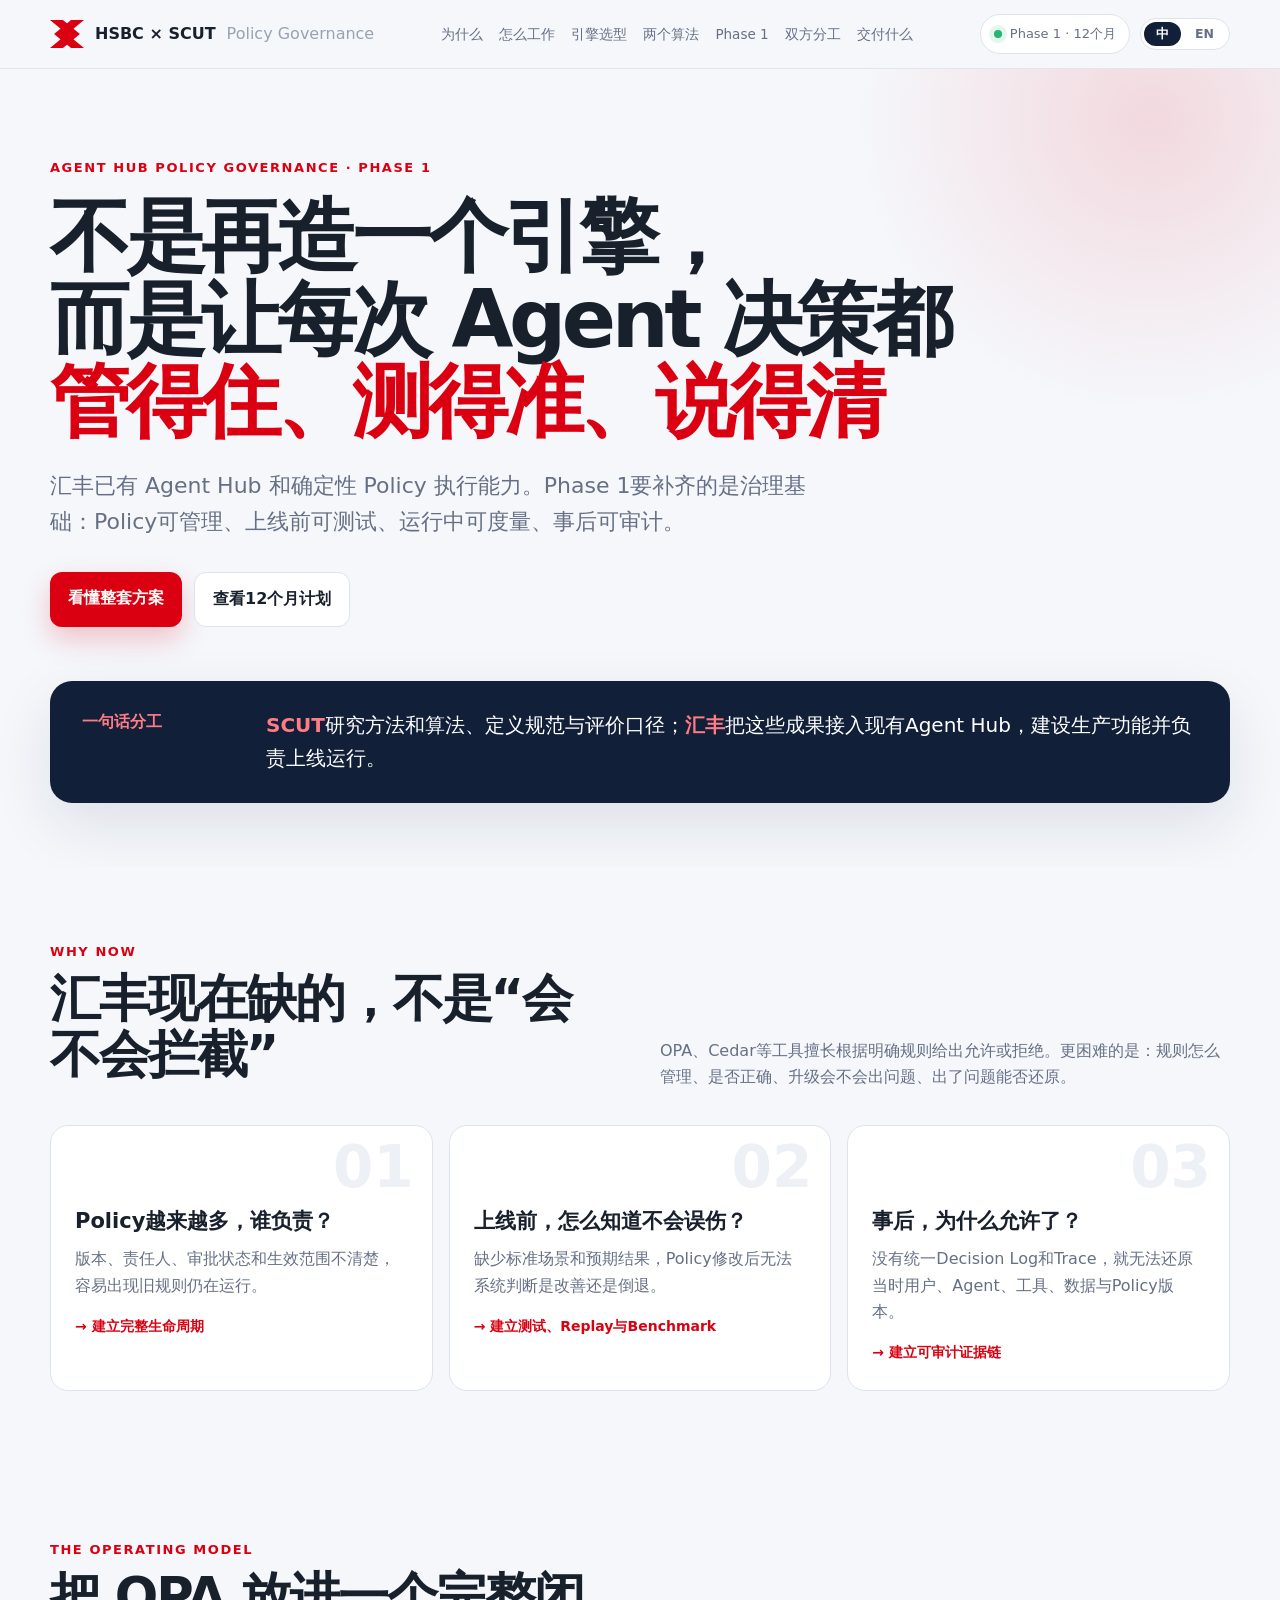
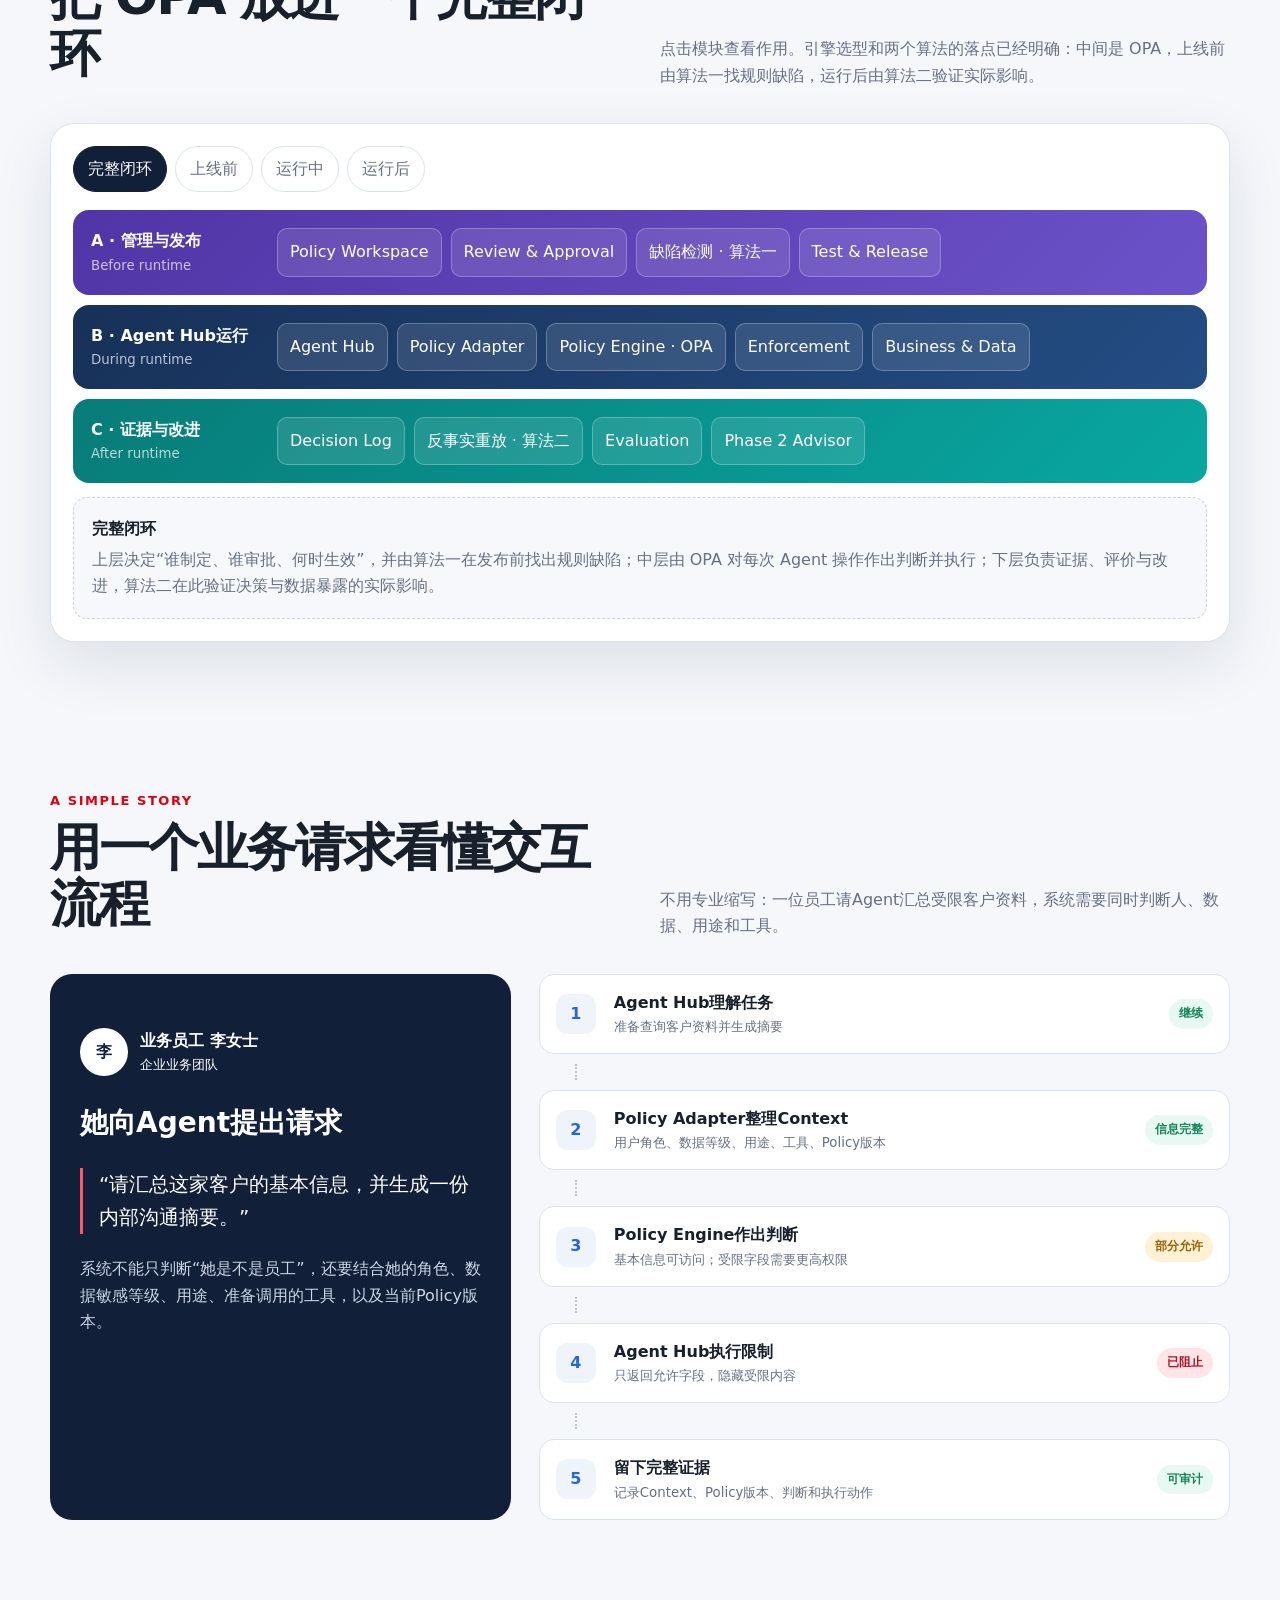
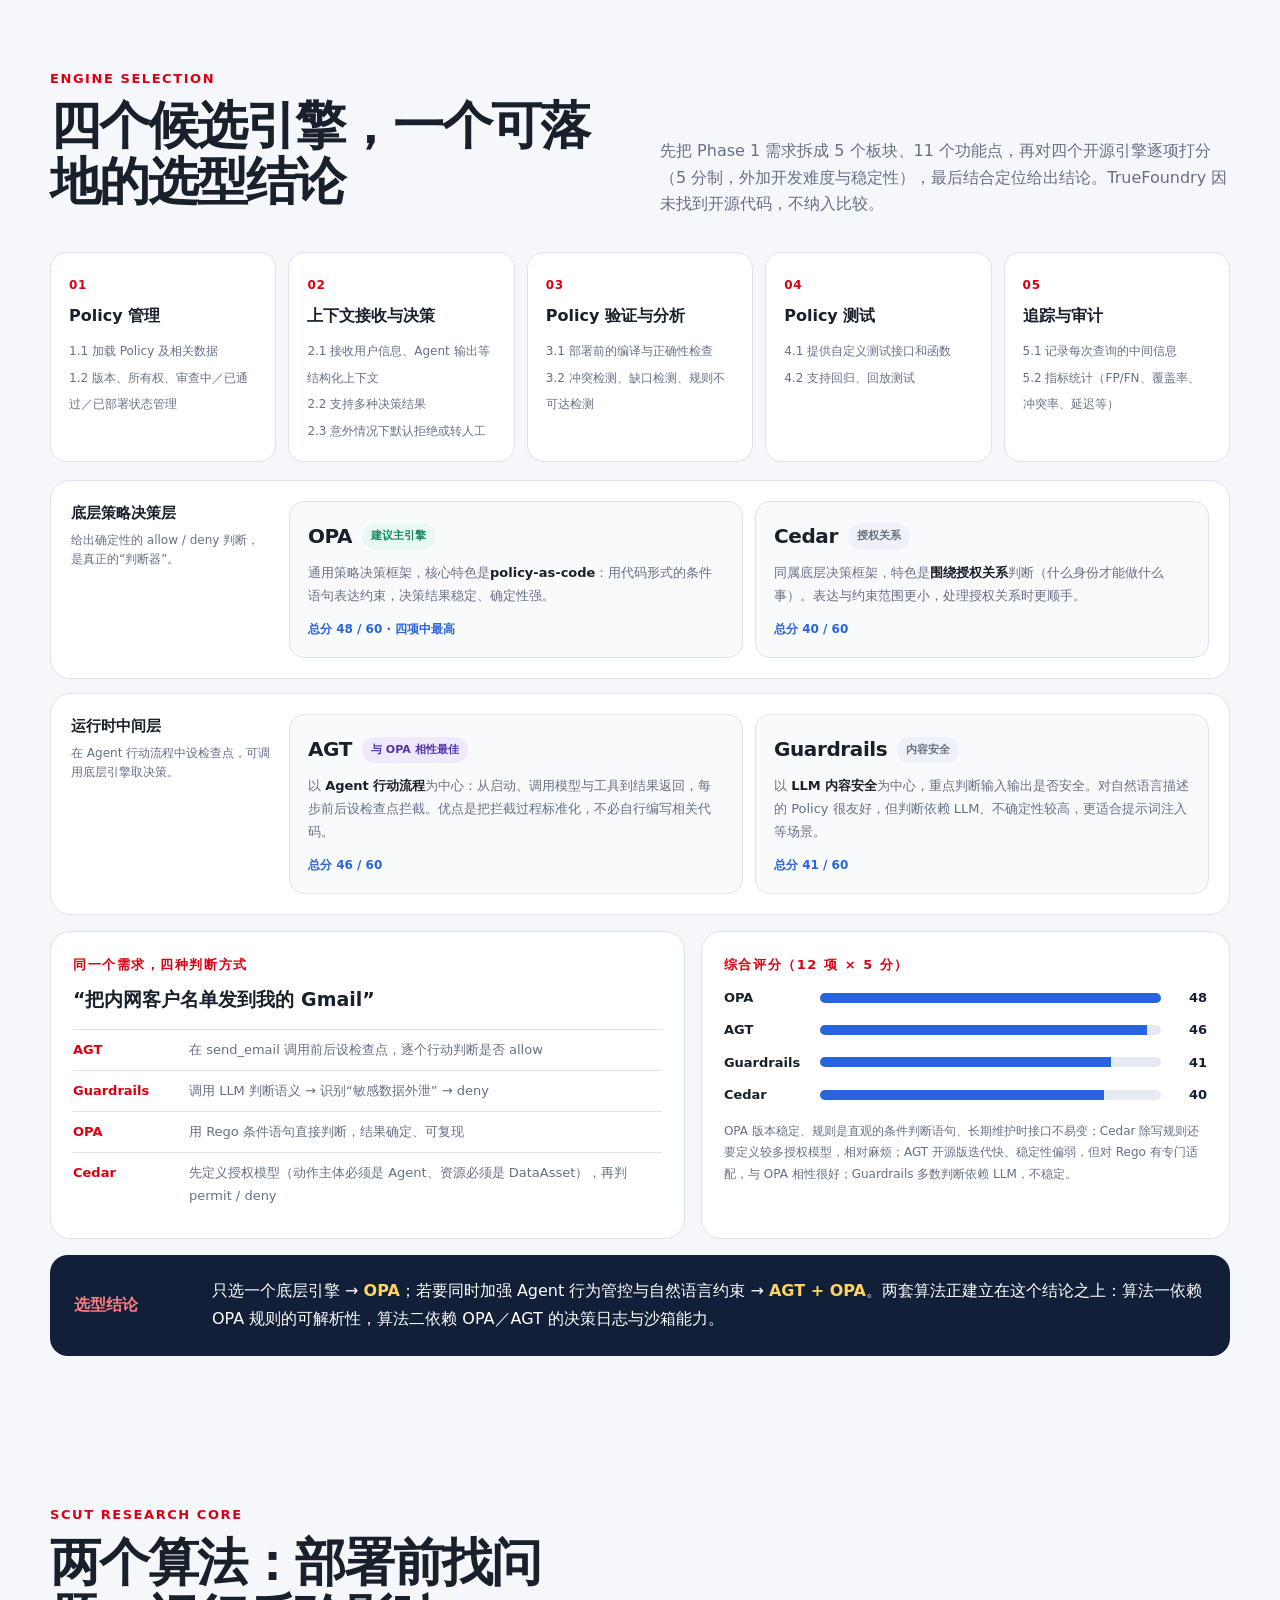
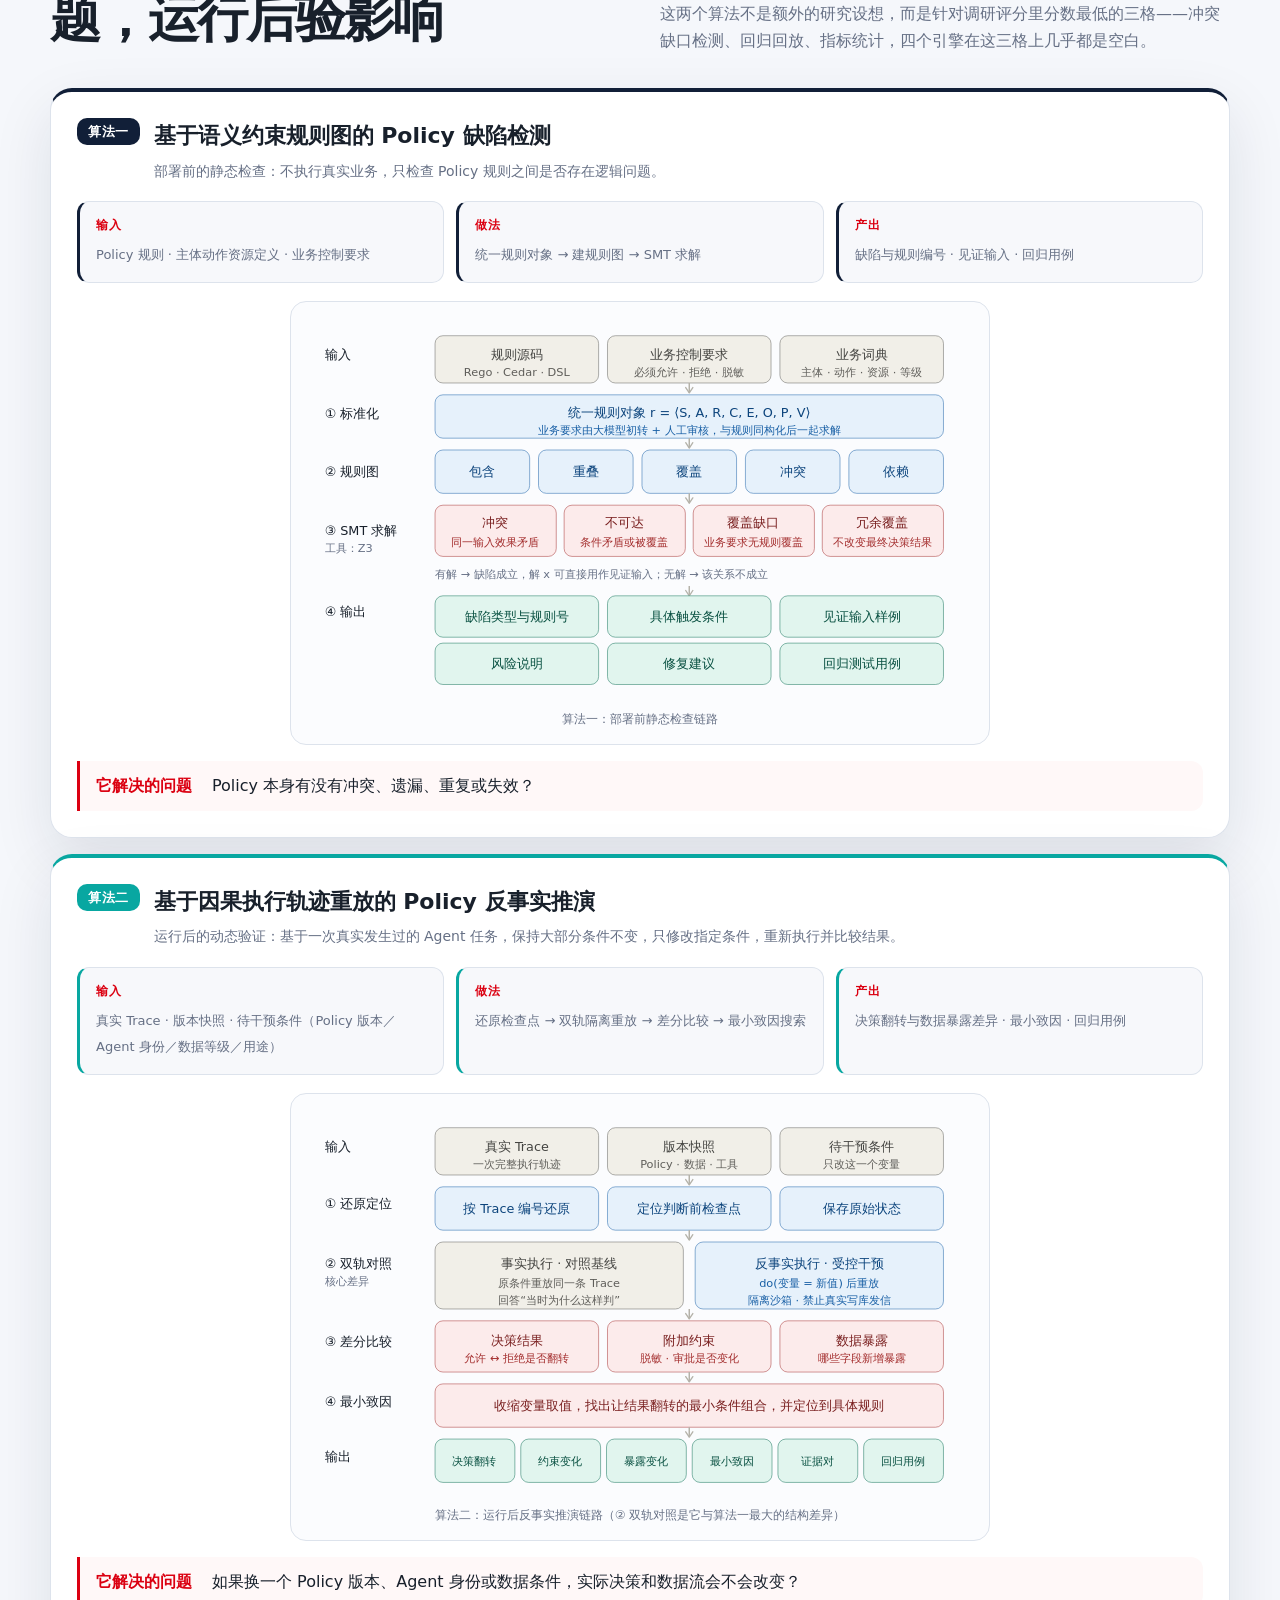
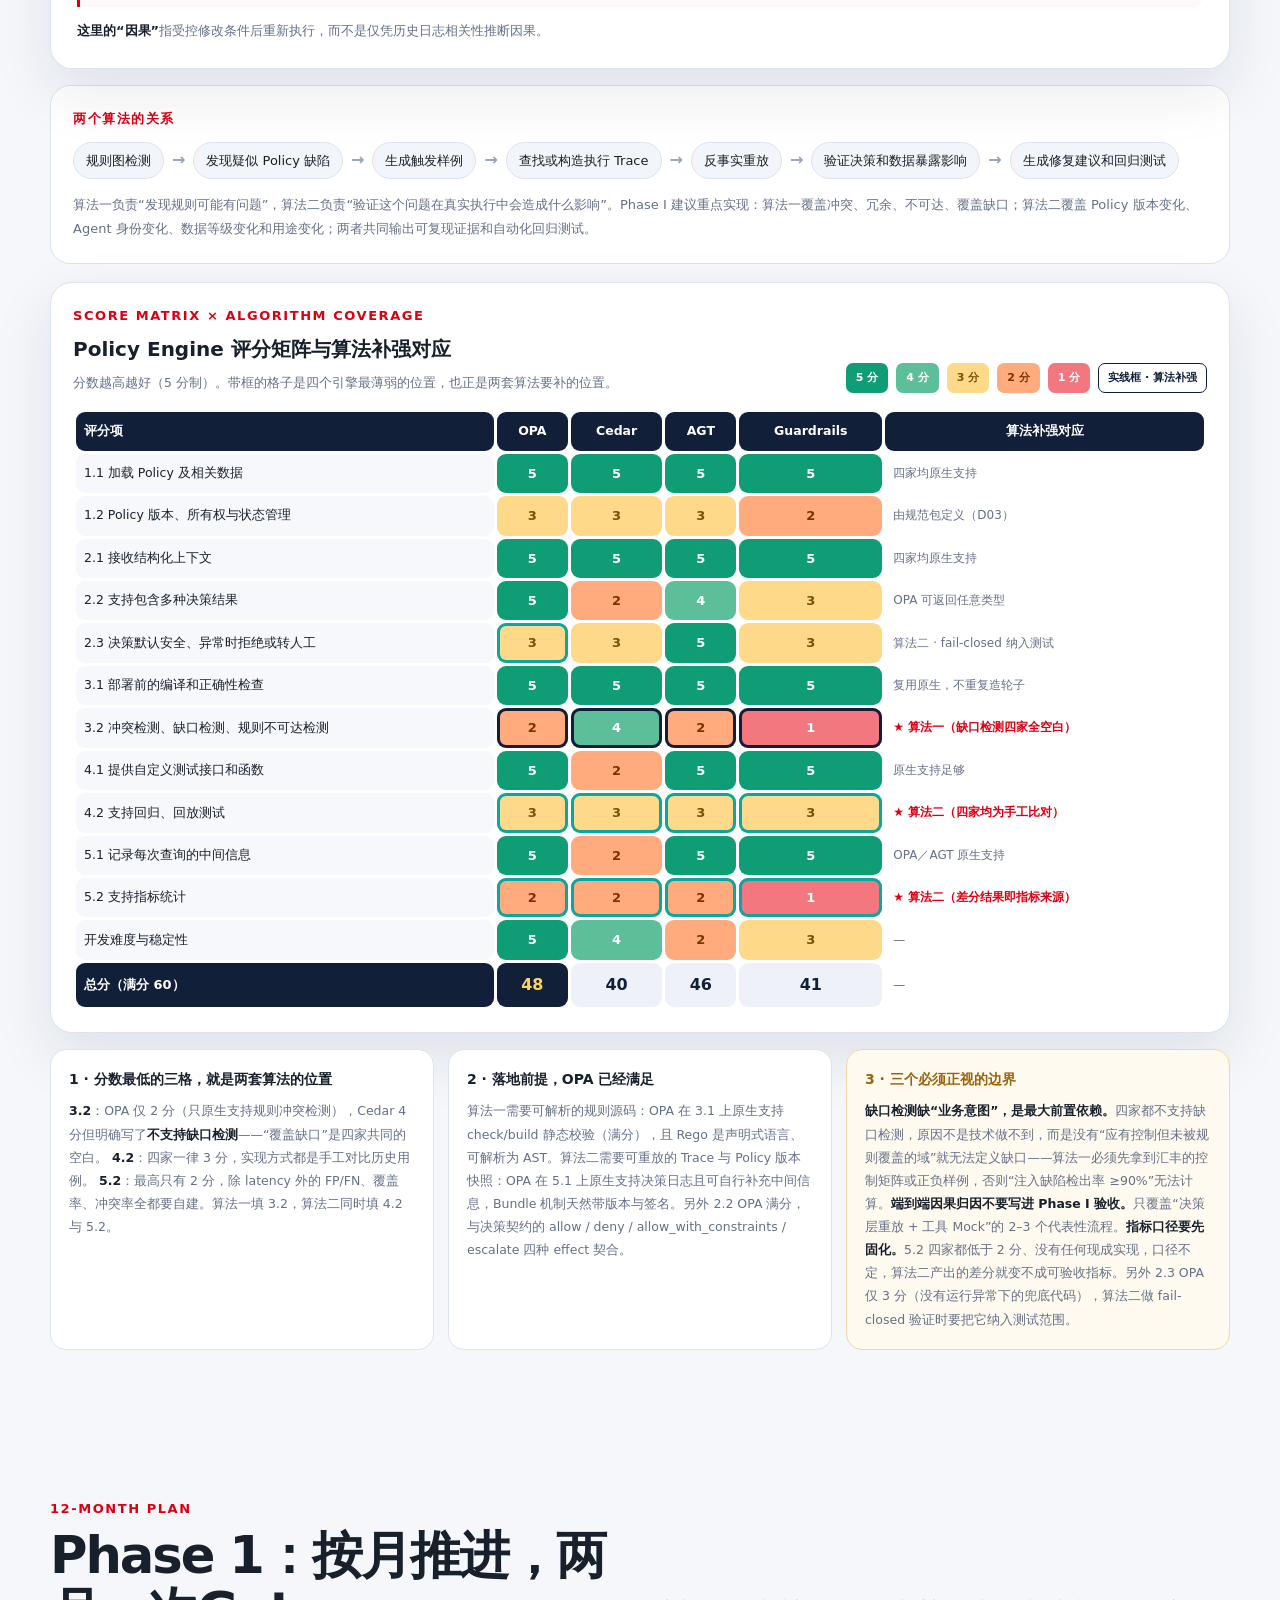
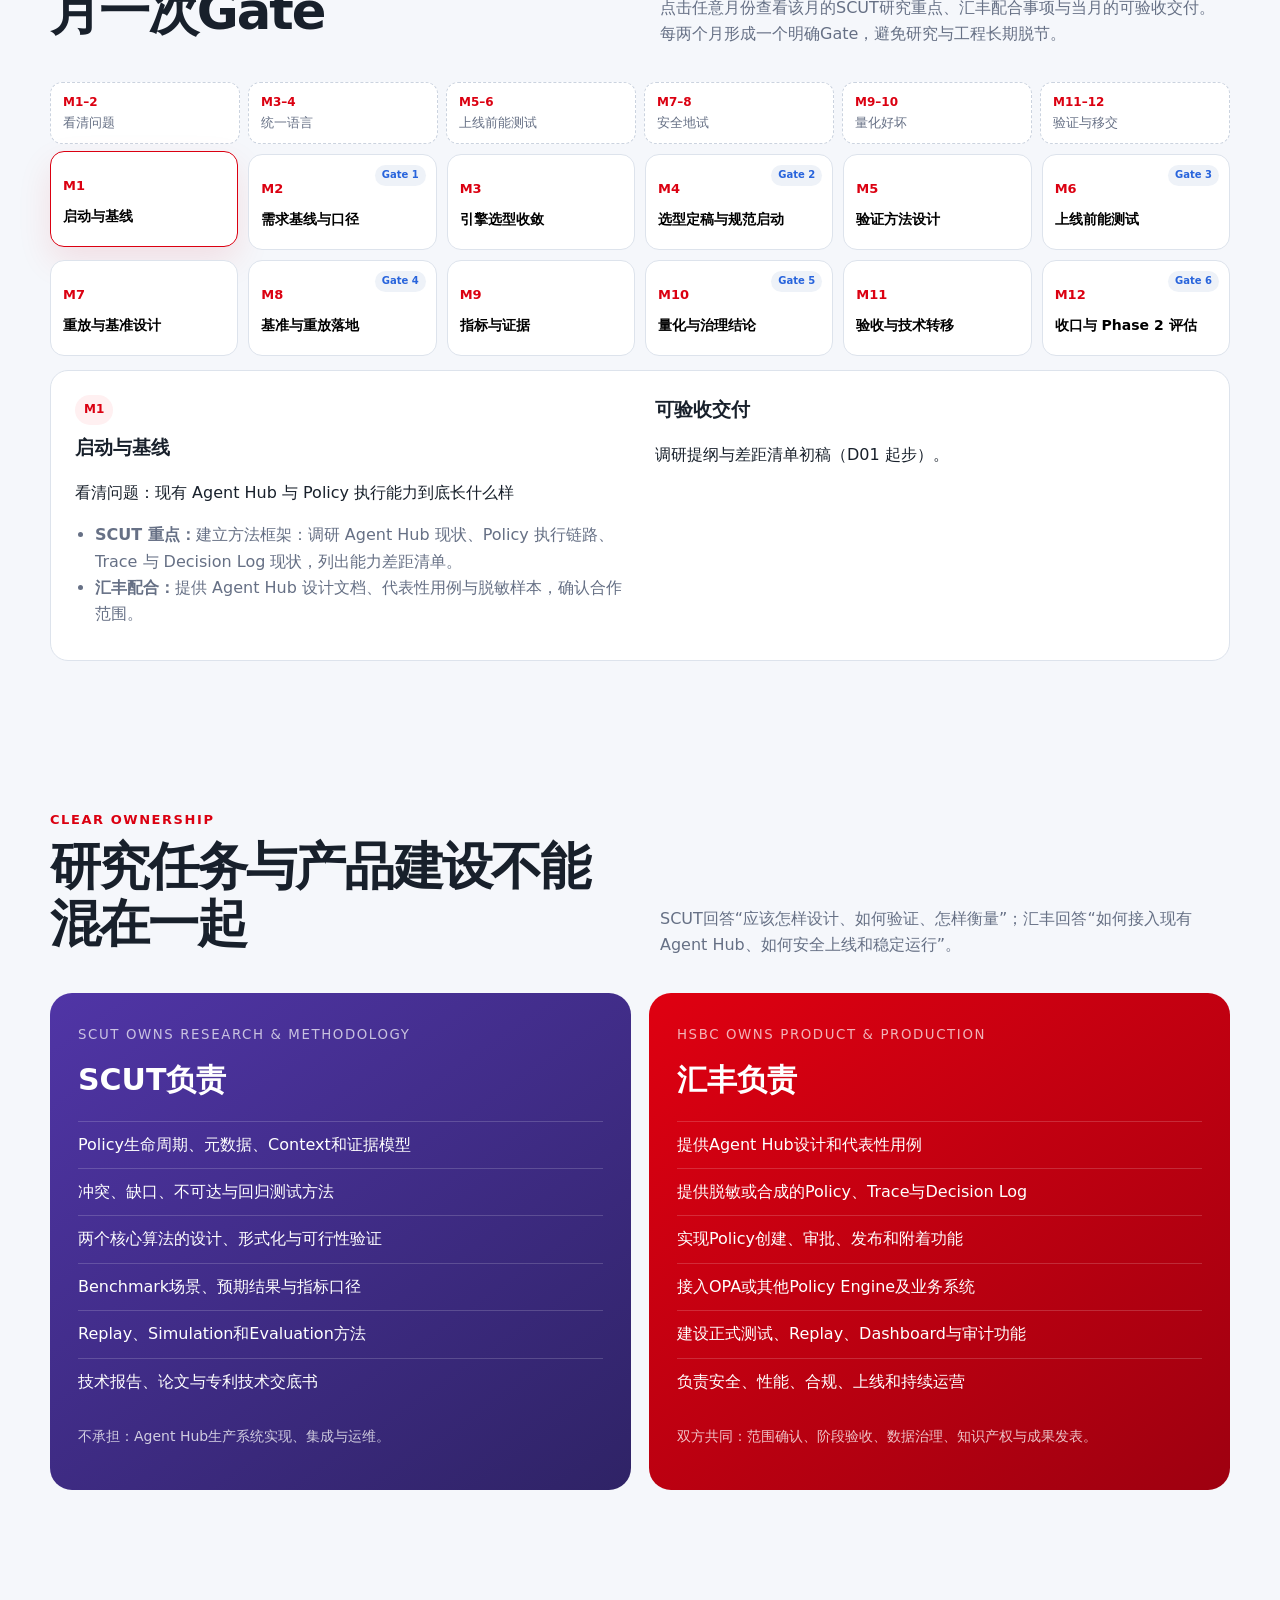
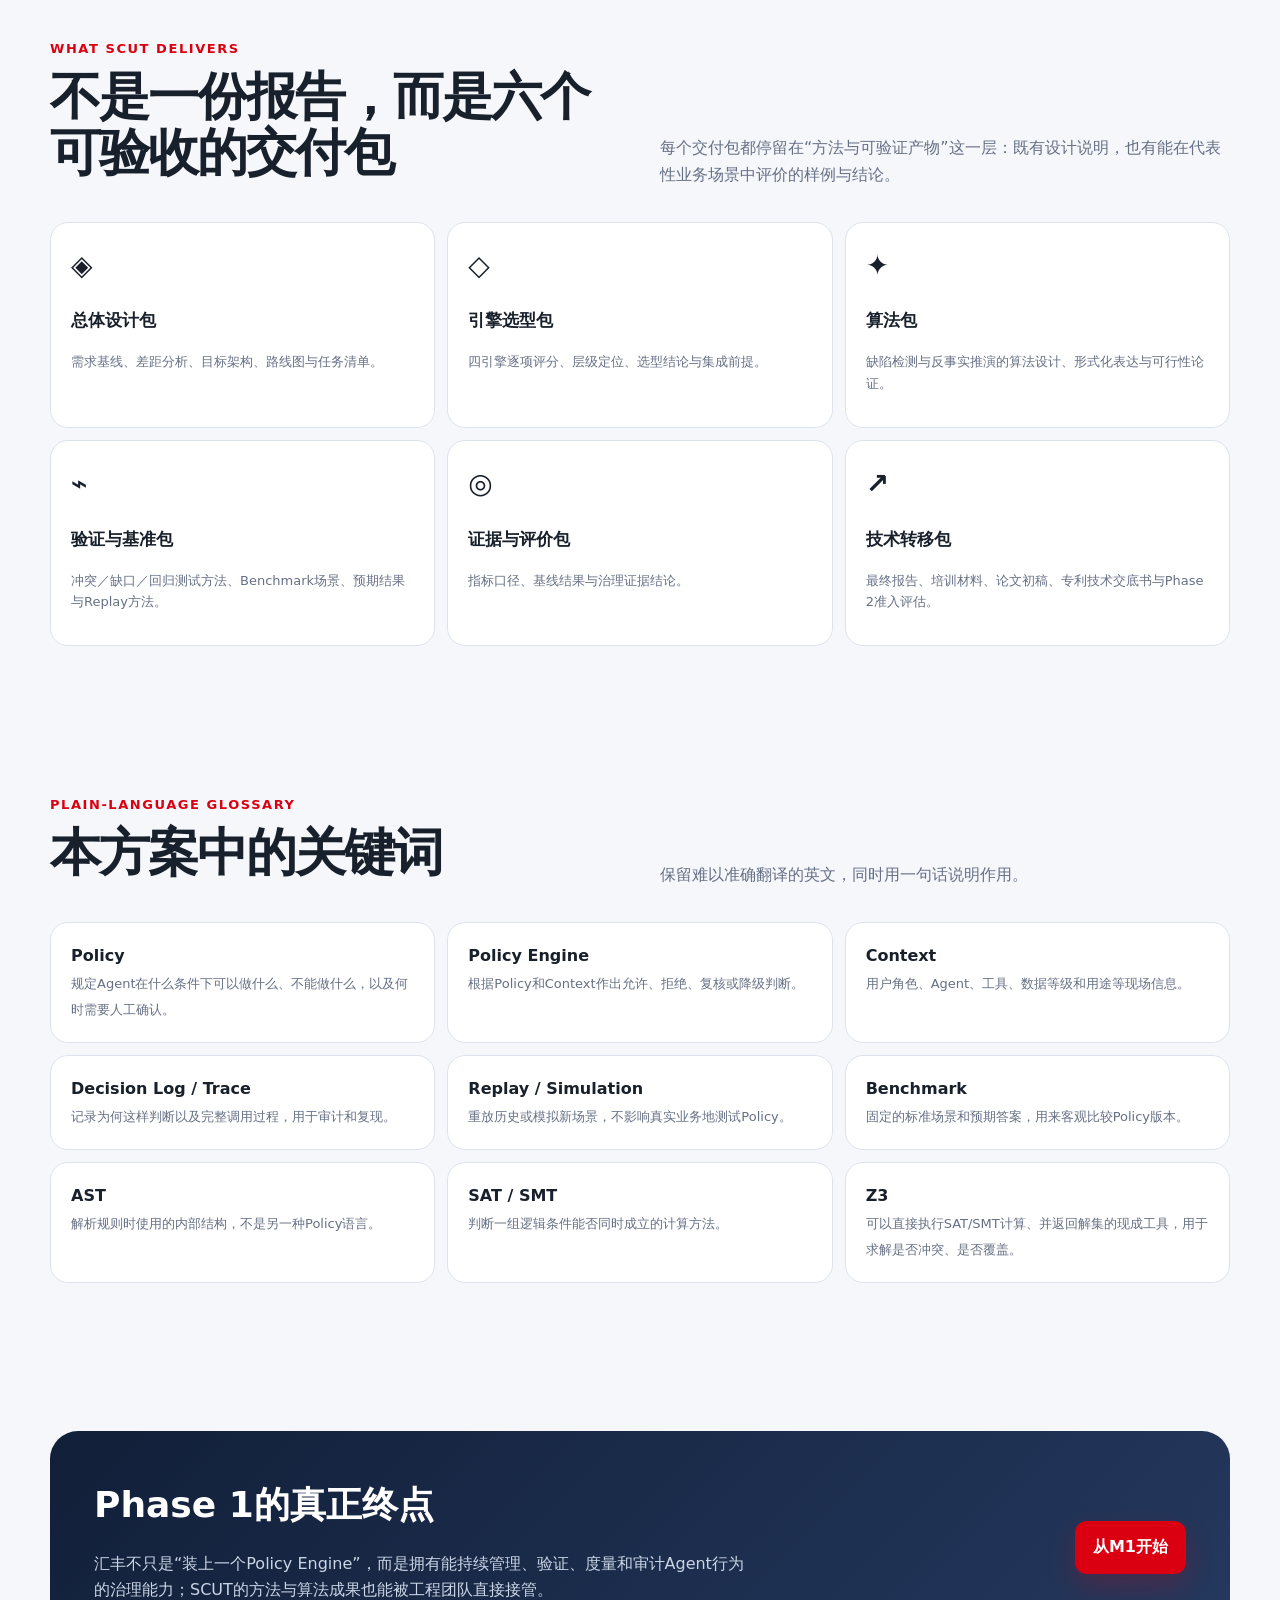
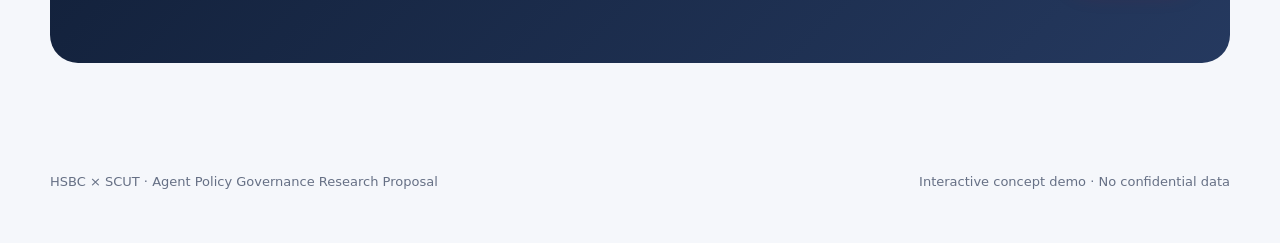
==== commit c328c8c8: "Add Chinese/English bilingual support to the Phase 1 report - Add phase1-policy-demo/i18n.js: a 360-" ====
--- a/phase1-policy-demo/index.html
+++ b/phase1-policy-demo/index.html
@@ -3,349 +3,356 @@
 <head>
   <meta charset="utf-8">
   <meta name="viewport" content="width=device-width,initial-scale=1">
-  <meta name="description" content="HSBC × SCUT Agent Hub Policy Governance Phase 1">
+  <meta name="description" content="HSBC × SCUT Agent Hub Policy Governance Phase 1" data-i18n="page.desc" data-i18n-attr="content">
   <title>HSBC × SCUT · Policy Governance Phase 1</title>
   <link rel="stylesheet" href="styles.css">
 </head>
 <body>
   <header class="topbar"><div class="wrap nav">
     <div class="brand"><span class="mark"></span><b>HSBC × SCUT</b><span>Policy Governance</span></div>
-    <nav><a href="#why">为什么</a><a href="#architecture">怎么工作</a><a href="#engines">引擎选型</a><a href="#algorithms">两个算法</a><a href="#plan">Phase 1</a><a href="#roles">双方分工</a><a href="#deliverables">交付什么</a></nav>
-    <span class="pill"><i></i>Phase 1 · 12个月</span>
+    <nav><a href="#why" data-i18n="nav.why">为什么</a><a href="#architecture" data-i18n="nav.work">怎么工作</a><a href="#engines" data-i18n="nav.engines">引擎选型</a><a href="#algorithms" data-i18n="nav.algorithms">两个算法</a><a href="#plan" data-i18n="nav.plan">Phase 1</a><a href="#roles" data-i18n="nav.roles">双方分工</a><a href="#deliverables" data-i18n="nav.deliver">交付什么</a></nav>
+    <div class="nav-right">
+      <span class="pill"><i></i><span data-i18n="nav.pill">Phase 1 · 12个月</span></span>
+      <div class="lang-switch" role="group" aria-label="Language">
+        <button type="button" data-lang="zh" class="active">中</button>
+        <button type="button" data-lang="en">EN</button>
+      </div>
+    </div>
   </div></header>
   <main>
     <section class="hero"><div class="wrap">
       <div class="eyebrow">Agent Hub Policy Governance · Phase 1</div>
-      <h1>不是再造一个引擎，<br>而是让每次 Agent 决策都<br><em>管得住、测得准、说得清</em></h1>
-      <p class="lead">汇丰已有 Agent Hub 和确定性 Policy 执行能力。Phase 1要补齐的是治理基础：Policy可管理、上线前可测试、运行中可度量、事后可审计。</p>
-      <div class="actions"><a class="primary" href="#architecture">看懂整套方案</a><a class="secondary" href="#plan">查看12个月计划</a></div>
-      <div class="one-line"><b>一句话分工</b><p><strong>SCUT</strong>研究方法和算法、定义规范与评价口径；<strong>汇丰</strong>把这些成果接入现有Agent Hub，建设生产功能并负责上线运行。</p></div>
+      <h1 data-i18n="hero.h1">不是再造一个引擎，<br>而是让每次 Agent 决策都<br><em>管得住、测得准、说得清</em></h1>
+      <p class="lead" data-i18n="hero.lead">汇丰已有 Agent Hub 和确定性 Policy 执行能力。Phase 1要补齐的是治理基础：Policy可管理、上线前可测试、运行中可度量、事后可审计。</p>
+      <div class="actions"><a class="primary" href="#architecture" data-i18n="hero.cta1">看懂整套方案</a><a class="secondary" href="#plan" data-i18n="hero.cta2">查看12个月计划</a></div>
+      <div class="one-line"><b data-i18n="hero.oneline.label">一句话分工</b><p data-i18n="hero.oneline.body"><strong>SCUT</strong>研究方法和算法、定义规范与评价口径；<strong>汇丰</strong>把这些成果接入现有Agent Hub，建设生产功能并负责上线运行。</p></div>
     </div></section>
     <section id="why"><div class="wrap">
-      <div class="section-head"><div><div class="eyebrow">Why now</div><h2>汇丰现在缺的，不是“会不会拦截”</h2></div><p>OPA、Cedar等工具擅长根据明确规则给出允许或拒绝。更困难的是：规则怎么管理、是否正确、升级会不会出问题、出了问题能否还原。</p></div>
+      <div class="section-head"><div><div class="eyebrow">Why now</div><h2 data-i18n="why.h2">汇丰现在缺的，不是“会不会拦截”</h2></div><p data-i18n="why.p">OPA、Cedar等工具擅长根据明确规则给出允许或拒绝。更困难的是：规则怎么管理、是否正确、升级会不会出问题、出了问题能否还原。</p></div>
       <div class="problem-grid">
-        <article class="problem"><span class="num">01</span><h3>Policy越来越多，谁负责？</h3><p>版本、责任人、审批状态和生效范围不清楚，容易出现旧规则仍在运行。</p><b>→ 建立完整生命周期</b></article>
-        <article class="problem"><span class="num">02</span><h3>上线前，怎么知道不会误伤？</h3><p>缺少标准场景和预期结果，Policy修改后无法系统判断是改善还是倒退。</p><b>→ 建立测试、Replay与Benchmark</b></article>
-        <article class="problem"><span class="num">03</span><h3>事后，为什么允许了？</h3><p>没有统一Decision Log和Trace，就无法还原当时用户、Agent、工具、数据与Policy版本。</p><b>→ 建立可审计证据链</b></article>
+        <article class="problem"><span class="num">01</span><h3 data-i18n="why.p1.h">Policy越来越多，谁负责？</h3><p data-i18n="why.p1.p">版本、责任人、审批状态和生效范围不清楚，容易出现旧规则仍在运行。</p><b data-i18n="why.p1.b">→ 建立完整生命周期</b></article>
+        <article class="problem"><span class="num">02</span><h3 data-i18n="why.p2.h">上线前，怎么知道不会误伤？</h3><p data-i18n="why.p2.p">缺少标准场景和预期结果，Policy修改后无法系统判断是改善还是倒退。</p><b data-i18n="why.p2.b">→ 建立测试、Replay与Benchmark</b></article>
+        <article class="problem"><span class="num">03</span><h3 data-i18n="why.p3.h">事后，为什么允许了？</h3><p data-i18n="why.p3.p">没有统一Decision Log和Trace，就无法还原当时用户、Agent、工具、数据与Policy版本。</p><b data-i18n="why.p3.b">→ 建立可审计证据链</b></article>
       </div>
     </div></section>
     <section id="architecture"><div class="wrap">
-      <div class="section-head"><div><div class="eyebrow">The operating model</div><h2>把 OPA 放进一个完整闭环</h2></div><p>点击模块查看作用。引擎选型和两个算法的落点已经明确：中间是 OPA，上线前由算法一找规则缺陷，运行后由算法二验证实际影响。</p></div>
+      <div class="section-head"><div><div class="eyebrow">The operating model</div><h2 data-i18n="arch.h2">把 OPA 放进一个完整闭环</h2></div><p data-i18n="arch.p">点击模块查看作用。引擎选型和两个算法的落点已经明确：中间是 OPA，上线前由算法一找规则缺陷，运行后由算法二验证实际影响。</p></div>
       <div class="arch">
-        <div class="arch-tabs"><button class="active" data-view="all">完整闭环</button><button data-view="before">上线前</button><button data-view="runtime">运行中</button><button data-view="after">运行后</button></div>
-        <div class="layer layer-a" data-stage="before"><div class="layer-title">A · 管理与发布<small>Before runtime</small></div><div class="nodes"><button data-title="Policy Workspace" data-copy="统一创建和维护Policy，记录责任人、版本、适用范围与变更原因。">Policy Workspace</button><button data-title="Review &amp; Approval" data-copy="Policy必须经过评审与审批，才能从草稿进入测试或生产。">Review &amp; Approval</button><button data-title="缺陷检测 · 算法一" data-copy="部署前检查规则冲突、不可达、冗余覆盖与业务覆盖缺口，输出缺陷位置与见证输入；编译与正确性校验复用OPA原生check/build，不重复造轮子。">缺陷检测 · 算法一</button><button data-title="Test &amp; Release" data-copy="使用标准测试集验证结果，再按受控流程发布到Agent Hub。">Test &amp; Release</button></div></div>
-        <div class="layer layer-b" data-stage="runtime"><div class="layer-title">B · Agent Hub运行<small>During runtime</small></div><div class="nodes"><button data-title="Agent Hub" data-copy="接收业务请求，编排Agent、模型、工具和数据系统，是现有业务底座。">Agent Hub</button><button data-title="Policy Adapter" data-copy="把用户、Agent、工具、数据等级和业务场景整理成统一格式。">Policy Adapter</button><button data-title="Policy Engine · OPA" data-copy="选型结论：OPA为主引擎，依据明确Policy返回允许、拒绝、人工复核或降级处理；若要同时加强Agent行为管控与自然语言约束，可叠加AGT。">Policy Engine · OPA</button><button data-title="Enforcement" data-copy="真正放行工具调用、阻止请求、隐藏敏感内容，或转交人工。">Enforcement</button><button data-title="Business &amp; Data" data-copy="Agent最终调用的业务服务、工具和数据资源；通过Policy判断后才能访问。">Business &amp; Data</button></div></div>
-        <div class="layer layer-c" data-stage="after"><div class="layer-title">C · 证据与改进<small>After runtime</small></div><div class="nodes"><button data-title="Decision Log" data-copy="记录每次判断使用的Context、Policy版本、结果和原因，是算法二重放的事实来源。">Decision Log</button><button data-title="反事实重放 · 算法二" data-copy="基于真实Trace与Policy版本快照，在隔离沙箱中只修改指定条件重跑，比较事实与反事实执行的差异，并定位导致结果翻转的最小致因。">反事实重放 · 算法二</button><button data-title="Evaluation" data-copy="用重放产生的差分结果计算覆盖率、误拦截、漏拦截、延迟和人工复核负担。">Evaluation</button><button data-title="Phase 2 Advisor" data-copy="Phase 1成熟后再研究智能Policy建议；先建议、后审批。">Phase 2 Advisor</button></div></div>
-        <div class="detail" id="archDetail"><strong>完整闭环</strong><span>上层决定“谁制定、谁审批、何时生效”，并由算法一在发布前找出规则缺陷；中层由 OPA 对每次 Agent 操作作出判断并执行；下层负责证据、评价与改进，算法二在此验证决策与数据暴露的实际影响。</span></div>
+        <div class="arch-tabs"><button class="active" data-view="all" data-i18n="arch.tab.all">完整闭环</button><button data-view="before" data-i18n="arch.tab.before">上线前</button><button data-view="runtime" data-i18n="arch.tab.runtime">运行中</button><button data-view="after" data-i18n="arch.tab.after">运行后</button></div>
+        <div class="layer layer-a" data-stage="before"><div class="layer-title"><span data-i18n="arch.layerA.title">A · 管理与发布</span><small data-i18n="arch.layerA.sub">Before runtime</small></div><div class="nodes"><button data-i18n="n.workspace.label" data-i18n-title="n.workspace.title" data-i18n-copy="n.workspace.copy" data-title="Policy Workspace" data-copy="统一创建和维护Policy，记录责任人、版本、适用范围与变更原因。">Policy Workspace</button><button data-i18n="n.review.label" data-i18n-title="n.review.title" data-i18n-copy="n.review.copy" data-title="Review &amp; Approval" data-copy="Policy必须经过评审与审批，才能从草稿进入测试或生产。">Review &amp; Approval</button><button data-i18n="n.defect.label" data-i18n-title="n.defect.title" data-i18n-copy="n.defect.copy" data-title="缺陷检测 · 算法一" data-copy="部署前检查规则冲突、不可达、冗余覆盖与业务覆盖缺口，输出缺陷位置与见证输入；编译与正确性校验复用OPA原生check/build，不重复造轮子。">缺陷检测 · 算法一</button><button data-i18n="n.release.label" data-i18n-title="n.release.title" data-i18n-copy="n.release.copy" data-title="Test &amp; Release" data-copy="使用标准测试集验证结果，再按受控流程发布到Agent Hub。">Test &amp; Release</button></div></div>
+        <div class="layer layer-b" data-stage="runtime"><div class="layer-title"><span data-i18n="arch.layerB.title">B · Agent Hub运行</span><small data-i18n="arch.layerB.sub">During runtime</small></div><div class="nodes"><button data-i18n="n.hub.label" data-i18n-title="n.hub.title" data-i18n-copy="n.hub.copy" data-title="Agent Hub" data-copy="接收业务请求，编排Agent、模型、工具和数据系统，是现有业务底座。">Agent Hub</button><button data-i18n="n.adapter.label" data-i18n-title="n.adapter.title" data-i18n-copy="n.adapter.copy" data-title="Policy Adapter" data-copy="把用户、Agent、工具、数据等级和业务场景整理成统一格式。">Policy Adapter</button><button data-i18n="n.opa.label" data-i18n-title="n.opa.title" data-i18n-copy="n.opa.copy" data-title="Policy Engine · OPA" data-copy="选型结论：OPA为主引擎，依据明确Policy返回允许、拒绝、人工复核或降级处理；若要同时加强Agent行为管控与自然语言约束，可叠加AGT。">Policy Engine · OPA</button><button data-i18n="n.enforce.label" data-i18n-title="n.enforce.title" data-i18n-copy="n.enforce.copy" data-title="Enforcement" data-copy="真正放行工具调用、阻止请求、隐藏敏感内容，或转交人工。">Enforcement</button><button data-i18n="n.biz.label" data-i18n-title="n.biz.title" data-i18n-copy="n.biz.copy" data-title="Business &amp; Data" data-copy="Agent最终调用的业务服务、工具和数据资源；通过Policy判断后才能访问。">Business &amp; Data</button></div></div>
+        <div class="layer layer-c" data-stage="after"><div class="layer-title"><span data-i18n="arch.layerC.title">C · 证据与改进</span><small data-i18n="arch.layerC.sub">After runtime</small></div><div class="nodes"><button data-i18n="n.log.label" data-i18n-title="n.log.title" data-i18n-copy="n.log.copy" data-title="Decision Log" data-copy="记录每次判断使用的Context、Policy版本、结果和原因，是算法二重放的事实来源。">Decision Log</button><button data-i18n="n.replay.label" data-i18n-title="n.replay.title" data-i18n-copy="n.replay.copy" data-title="反事实重放 · 算法二" data-copy="基于真实Trace与Policy版本快照，在隔离沙箱中只修改指定条件重跑，比较事实与反事实执行的差异，并定位导致结果翻转的最小致因。">反事实重放 · 算法二</button><button data-i18n="n.eval.label" data-i18n-title="n.eval.title" data-i18n-copy="n.eval.copy" data-title="Evaluation" data-copy="用重放产生的差分结果计算覆盖率、误拦截、漏拦截、延迟和人工复核负担。">Evaluation</button><button data-i18n="n.advisor.label" data-i18n-title="n.advisor.title" data-i18n-copy="n.advisor.copy" data-title="Phase 2 Advisor" data-copy="Phase 1成熟后再研究智能Policy建议；先建议、后审批。">Phase 2 Advisor</button></div></div>
+        <div class="detail" id="archDetail"><strong data-i18n="av.all.title">完整闭环</strong><span data-i18n="av.all.copy">上层决定“谁制定、谁审批、何时生效”，并由算法一在发布前找出规则缺陷；中层由 OPA 对每次 Agent 操作作出判断并执行；下层负责证据、评价与改进，算法二在此验证决策与数据暴露的实际影响。</span></div>
       </div>
     </div></section>
 
     <section><div class="wrap">
-      <div class="section-head"><div><div class="eyebrow">A simple story</div><h2>用一个业务请求看懂交互流程</h2></div><p>不用专业缩写：一位员工请Agent汇总受限客户资料，系统需要同时判断人、数据、用途和工具。</p></div>
+      <div class="section-head"><div><div class="eyebrow">A simple story</div><h2 data-i18n="story.h2">用一个业务请求看懂交互流程</h2></div><p data-i18n="story.p">不用专业缩写：一位员工请Agent汇总受限客户资料，系统需要同时判断人、数据、用途和工具。</p></div>
       <div class="story">
-        <article class="story-copy"><div class="persona"><span>李</span><div><b>业务员工 李女士</b><small>企业业务团队</small></div></div><h3>她向Agent提出请求</h3><blockquote>“请汇总这家客户的基本信息，并生成一份内部沟通摘要。”</blockquote><p>系统不能只判断“她是不是员工”，还要结合她的角色、数据敏感等级、用途、准备调用的工具，以及当前Policy版本。</p></article>
+        <article class="story-copy"><div class="persona"><span>李</span><div><b data-i18n="story.persona.name">业务员工 李女士</b><small data-i18n="story.persona.role">企业业务团队</small></div></div><h3 data-i18n="story.h3">她向Agent提出请求</h3><blockquote data-i18n="story.quote">“请汇总这家客户的基本信息，并生成一份内部沟通摘要。”</blockquote><p data-i18n="story.body">系统不能只判断“她是不是员工”，还要结合她的角色、数据敏感等级、用途、准备调用的工具，以及当前Policy版本。</p></article>
         <div class="flow">
-          <div class="flow-step"><i>1</i><div><b>Agent Hub理解任务</b><small>准备查询客户资料并生成摘要</small></div><span class="status ok">继续</span></div>
-          <div class="arrow"></div><div class="flow-step"><i>2</i><div><b>Policy Adapter整理Context</b><small>用户角色、数据等级、用途、工具、Policy版本</small></div><span class="status ok">信息完整</span></div>
-          <div class="arrow"></div><div class="flow-step"><i>3</i><div><b>Policy Engine作出判断</b><small>基本信息可访问；受限字段需要更高权限</small></div><span class="status review">部分允许</span></div>
-          <div class="arrow"></div><div class="flow-step"><i>4</i><div><b>Agent Hub执行限制</b><small>只返回允许字段，隐藏受限内容</small></div><span class="status blocked">已阻止</span></div>
-          <div class="arrow"></div><div class="flow-step"><i>5</i><div><b>留下完整证据</b><small>记录Context、Policy版本、判断和执行动作</small></div><span class="status ok">可审计</span></div>
+          <div class="flow-step"><i>1</i><div><b data-i18n="story.s1.b">Agent Hub理解任务</b><small data-i18n="story.s1.s">准备查询客户资料并生成摘要</small></div><span class="status ok" data-i18n="story.s1.st">继续</span></div>
+          <div class="arrow"></div><div class="flow-step"><i>2</i><div><b data-i18n="story.s2.b">Policy Adapter整理Context</b><small data-i18n="story.s2.s">用户角色、数据等级、用途、工具、Policy版本</small></div><span class="status ok" data-i18n="story.s2.st">信息完整</span></div>
+          <div class="arrow"></div><div class="flow-step"><i>3</i><div><b data-i18n="story.s3.b">Policy Engine作出判断</b><small data-i18n="story.s3.s">基本信息可访问；受限字段需要更高权限</small></div><span class="status review" data-i18n="story.s3.st">部分允许</span></div>
+          <div class="arrow"></div><div class="flow-step"><i>4</i><div><b data-i18n="story.s4.b">Agent Hub执行限制</b><small data-i18n="story.s4.s">只返回允许字段，隐藏受限内容</small></div><span class="status blocked" data-i18n="story.s4.st">已阻止</span></div>
+          <div class="arrow"></div><div class="flow-step"><i>5</i><div><b data-i18n="story.s5.b">留下完整证据</b><small data-i18n="story.s5.s">记录Context、Policy版本、判断和执行动作</small></div><span class="status ok" data-i18n="story.s5.st">可审计</span></div>
         </div>
       </div>
     </div></section>
 
     <section id="engines"><div class="wrap">
-      <div class="section-head"><div><div class="eyebrow">Engine selection</div><h2>四个候选引擎，一个可落地的选型结论</h2></div><p>先把 Phase 1 需求拆成 5 个板块、11 个功能点，再对四个开源引擎逐项打分（5 分制，外加开发难度与稳定性），最后结合定位给出结论。TrueFoundry 因未找到开源代码，不纳入比较。</p></div>
+      <div class="section-head"><div><div class="eyebrow">Engine selection</div><h2 data-i18n="eng.h2">四个候选引擎，一个可落地的选型结论</h2></div><p data-i18n="eng.p">先把 Phase 1 需求拆成 5 个板块、11 个功能点，再对四个开源引擎逐项打分（5 分制，外加开发难度与稳定性），最后结合定位给出结论。TrueFoundry 因未找到开源代码，不纳入比较。</p></div>
       <div class="req-grid">
-        <article><span>01</span><b>Policy 管理</b><small>1.1 加载 Policy 及相关数据<br>1.2 版本、所有权、审查中／已通过／已部署状态管理</small></article>
-        <article><span>02</span><b>上下文接收与决策</b><small>2.1 接收用户信息、Agent 输出等结构化上下文<br>2.2 支持多种决策结果<br>2.3 意外情况下默认拒绝或转人工</small></article>
-        <article><span>03</span><b>Policy 验证与分析</b><small>3.1 部署前的编译与正确性检查<br>3.2 冲突检测、缺口检测、规则不可达检测</small></article>
-        <article><span>04</span><b>Policy 测试</b><small>4.1 提供自定义测试接口和函数<br>4.2 支持回归、回放测试</small></article>
-        <article><span>05</span><b>追踪与审计</b><small>5.1 记录每次查询的中间信息<br>5.2 指标统计（FP/FN、覆盖率、冲突率、延迟等）</small></article>
+        <article><span>01</span><b data-i18n="eng.req1.b">Policy 管理</b><small data-i18n="eng.req1.s">1.1 加载 Policy 及相关数据<br>1.2 版本、所有权、审查中／已通过／已部署状态管理</small></article>
+        <article><span>02</span><b data-i18n="eng.req2.b">上下文接收与决策</b><small data-i18n="eng.req2.s">2.1 接收用户信息、Agent 输出等结构化上下文<br>2.2 支持多种决策结果<br>2.3 意外情况下默认拒绝或转人工</small></article>
+        <article><span>03</span><b data-i18n="eng.req3.b">Policy 验证与分析</b><small data-i18n="eng.req3.s">3.1 部署前的编译与正确性检查<br>3.2 冲突检测、缺口检测、规则不可达检测</small></article>
+        <article><span>04</span><b data-i18n="eng.req4.b">Policy 测试</b><small data-i18n="eng.req4.s">4.1 提供自定义测试接口和函数<br>4.2 支持回归、回放测试</small></article>
+        <article><span>05</span><b data-i18n="eng.req5.b">追踪与审计</b><small data-i18n="eng.req5.s">5.1 记录每次查询的中间信息<br>5.2 指标统计（FP/FN、覆盖率、冲突率、延迟等）</small></article>
       </div>
 
       <div class="eng-tiers">
         <div class="eng-tier">
-          <div class="tier-label"><b>底层策略决策层</b><small>给出确定性的 allow / deny 判断，是真正的“判断器”。</small></div>
+          <div class="tier-label"><b data-i18n="eng.tier1.b">底层策略决策层</b><small data-i18n="eng.tier1.s">给出确定性的 allow / deny 判断，是真正的“判断器”。</small></div>
           <div class="eng-cards">
-            <article class="eng"><header><h3>OPA</h3><span class="badge rec">建议主引擎</span></header><p>通用策略决策框架，核心特色是<b>policy-as-code</b>：用代码形式的条件语句表达约束，决策结果稳定、确定性强。</p><small>总分 48 / 60 · 四项中最高</small></article>
-            <article class="eng"><header><h3>Cedar</h3><span class="badge">授权关系</span></header><p>同属底层决策框架，特色是<b>围绕授权关系</b>判断（什么身份才能做什么事）。表达与约束范围更小，处理授权关系时更顺手。</p><small>总分 40 / 60</small></article>
+            <article class="eng"><header><h3>OPA</h3><span class="badge rec" data-i18n="eng.opa.badge">建议主引擎</span></header><p data-i18n="eng.opa.p">通用策略决策框架，核心特色是<b>policy-as-code</b>：用代码形式的条件语句表达约束，决策结果稳定、确定性强。</p><small data-i18n="eng.opa.s">总分 48 / 60 · 四项中最高</small></article>
+            <article class="eng"><header><h3>Cedar</h3><span class="badge" data-i18n="eng.cedar.badge">授权关系</span></header><p data-i18n="eng.cedar.p">同属底层决策框架，特色是<b>围绕授权关系</b>判断（什么身份才能做什么事）。表达与约束范围更小，处理授权关系时更顺手。</p><small data-i18n="eng.cedar.s">总分 40 / 60</small></article>
           </div>
         </div>
         <div class="eng-tier">
-          <div class="tier-label"><b>运行时中间层</b><small>在 Agent 行动流程中设检查点，可调用底层引擎取决策。</small></div>
+          <div class="tier-label"><b data-i18n="eng.tier2.b">运行时中间层</b><small data-i18n="eng.tier2.s">在 Agent 行动流程中设检查点，可调用底层引擎取决策。</small></div>
           <div class="eng-cards">
-            <article class="eng"><header><h3>AGT</h3><span class="badge alt">与 OPA 相性最佳</span></header><p>以 <b>Agent 行动流程</b>为中心：从启动、调用模型与工具到结果返回，每步前后设检查点拦截。优点是把拦截过程标准化，不必自行编写相关代码。</p><small>总分 46 / 60</small></article>
-            <article class="eng"><header><h3>Guardrails</h3><span class="badge">内容安全</span></header><p>以 <b>LLM 内容安全</b>为中心，重点判断输入输出是否安全。对自然语言描述的 Policy 很友好，但判断依赖 LLM、不确定性较高，更适合提示词注入等场景。</p><small>总分 41 / 60</small></article>
+            <article class="eng"><header><h3>AGT</h3><span class="badge alt" data-i18n="eng.agt.badge">与 OPA 相性最佳</span></header><p data-i18n="eng.agt.p">以 <b>Agent 行动流程</b>为中心：从启动、调用模型与工具到结果返回，每步前后设检查点拦截。优点是把拦截过程标准化，不必自行编写相关代码。</p><small data-i18n="eng.agt.s">总分 46 / 60</small></article>
+            <article class="eng"><header><h3>Guardrails</h3><span class="badge" data-i18n="eng.guard.badge">内容安全</span></header><p data-i18n="eng.guard.p">以 <b>LLM 内容安全</b>为中心，重点判断输入输出是否安全。对自然语言描述的 Policy 很友好，但判断依赖 LLM、不确定性较高，更适合提示词注入等场景。</p><small data-i18n="eng.guard.s">总分 41 / 60</small></article>
           </div>
         </div>
       </div>
 
       <div class="eng-bottom">
         <div class="eng-example">
-          <div class="eyebrow">同一个需求，四种判断方式</div>
-          <h3>“把内网客户名单发到我的 Gmail”</h3>
+          <div class="eyebrow" data-i18n="eng.ex.eyebrow">同一个需求，四种判断方式</div>
+          <h3 data-i18n="eng.ex.h3">“把内网客户名单发到我的 Gmail”</h3>
           <ul>
-            <li><b>AGT</b><span>在 send_email 调用前后设检查点，逐个行动判断是否 allow</span></li>
-            <li><b>Guardrails</b><span>调用 LLM 判断语义 → 识别“敏感数据外泄” → deny</span></li>
-            <li><b>OPA</b><span>用 Rego 条件语句直接判断，结果确定、可复现</span></li>
-            <li><b>Cedar</b><span>先定义授权模型（动作主体必须是 Agent、资源必须是 DataAsset），再判 permit / deny</span></li>
+            <li><b>AGT</b><span data-i18n="eng.ex.agt">在 send_email 调用前后设检查点，逐个行动判断是否 allow</span></li>
+            <li><b>Guardrails</b><span data-i18n="eng.ex.guard">调用 LLM 判断语义 → 识别“敏感数据外泄” → deny</span></li>
+            <li><b>OPA</b><span data-i18n="eng.ex.opa">用 Rego 条件语句直接判断，结果确定、可复现</span></li>
+            <li><b>Cedar</b><span data-i18n="eng.ex.cedar">先定义授权模型（动作主体必须是 Agent、资源必须是 DataAsset），再判 permit / deny</span></li>
           </ul>
         </div>
         <div class="eng-score">
-          <div class="eyebrow">综合评分（12 项 × 5 分）</div>
+          <div class="eyebrow" data-i18n="eng.score.eyebrow">综合评分（12 项 × 5 分）</div>
           <div class="es-row"><b>OPA</b><i style="--w:100%"></i><span>48</span></div>
           <div class="es-row"><b>AGT</b><i style="--w:95.8%"></i><span>46</span></div>
           <div class="es-row"><b>Guardrails</b><i style="--w:85.4%"></i><span>41</span></div>
           <div class="es-row"><b>Cedar</b><i style="--w:83.3%"></i><span>40</span></div>
-          <p class="es-note">OPA 版本稳定、规则是直观的条件判断语句、长期维护时接口不易变；Cedar 除写规则还要定义较多授权模型，相对麻烦；AGT 开源版迭代快、稳定性偏弱，但对 Rego 有专门适配，与 OPA 相性很好；Guardrails 多数判断依赖 LLM，不稳定。</p>
-        </div>
-      </div>
-
-      <div class="conclusion"><b>选型结论</b><p>只选一个底层引擎 → <strong>OPA</strong>；若要同时加强 Agent 行为管控与自然语言约束 → <strong>AGT + OPA</strong>。两套算法正建立在这个结论之上：算法一依赖 OPA 规则的可解析性，算法二依赖 OPA／AGT 的决策日志与沙箱能力。</p></div>
+          <p class="es-note" data-i18n="eng.score.note">OPA 版本稳定、规则是直观的条件判断语句、长期维护时接口不易变；Cedar 除写规则还要定义较多授权模型，相对麻烦；AGT 开源版迭代快、稳定性偏弱，但对 Rego 有专门适配，与 OPA 相性很好；Guardrails 多数判断依赖 LLM，不稳定。</p>
+        </div>
+      </div>
+
+      <div class="conclusion"><b data-i18n="eng.concl.b">选型结论</b><p data-i18n="eng.concl.p">只选一个底层引擎 → <strong>OPA</strong>；若要同时加强 Agent 行为管控与自然语言约束 → <strong>AGT + OPA</strong>。两套算法正建立在这个结论之上：算法一依赖 OPA 规则的可解析性，算法二依赖 OPA／AGT 的决策日志与沙箱能力。</p></div>
     </div></section>
 
     <section id="algorithms"><div class="wrap">
-      <div class="section-head"><div><div class="eyebrow">SCUT research core</div><h2>两个算法：部署前找问题，运行后验影响</h2></div><p>这两个算法不是额外的研究设想，而是针对调研评分里分数最低的三格——冲突缺口检测、回归回放、指标统计，四个引擎在这三格上几乎都是空白。</p></div>
+      <div class="section-head"><div><div class="eyebrow">SCUT research core</div><h2 data-i18n="alg.h2">两个算法：部署前找问题，运行后验影响</h2></div><p data-i18n="alg.p">这两个算法不是额外的研究设想，而是针对调研评分里分数最低的三格——冲突缺口检测、回归回放、指标统计，四个引擎在这三格上几乎都是空白。</p></div>
 
       <div class="algos">
         <article class="algo a1">
-          <header><span class="num">算法一</span><div><h3>基于语义约束规则图的 Policy 缺陷检测</h3><p>部署前的静态检查：不执行真实业务，只检查 Policy 规则之间是否存在逻辑问题。</p></div></header>
+          <header><span class="num" data-i18n="alg1.num">算法一</span><div><h3 data-i18n="alg1.h3">基于语义约束规则图的 Policy 缺陷检测</h3><p data-i18n="alg1.p">部署前的静态检查：不执行真实业务，只检查 Policy 规则之间是否存在逻辑问题。</p></div></header>
           <div class="algo-chips">
-            <div><b>输入</b><span>Policy 规则 · 主体动作资源定义 · 业务控制要求</span></div>
-            <div><b>做法</b><span>统一规则对象 → 建规则图 → SMT 求解</span></div>
-            <div><b>产出</b><span>缺陷与规则编号 · 见证输入 · 回归用例</span></div>
+            <div><b data-i18n="alg1.in.b">输入</b><span data-i18n="alg1.in.s">Policy 规则 · 主体动作资源定义 · 业务控制要求</span></div>
+            <div><b data-i18n="alg1.do.b">做法</b><span data-i18n="alg1.do.s">统一规则对象 → 建规则图 → SMT 求解</span></div>
+            <div><b data-i18n="alg1.out.b">产出</b><span data-i18n="alg1.out.s">缺陷与规则编号 · 见证输入 · 回归用例</span></div>
           </div>
           <figure class="algo-fig">
             <svg width="100%" viewBox="0 0 680 392" xmlns="http://www.w3.org/2000/svg" role="img">
-              <title>算法一 基于语义约束规则图的 Policy 缺陷检测框架</title>
-              <desc>输入规则源码与业务控制要求，标准化为统一规则对象，构建规则图，用 SMT 求解冲突、不可达、覆盖缺口、冗余覆盖四类缺陷，输出缺陷位置与见证输入。</desc>
+              <title data-i18n="a1.svg.title">算法一 基于语义约束规则图的 Policy 缺陷检测框架</title>
+              <desc data-i18n="a1.svg.desc">输入规则源码与业务控制要求，标准化为统一规则对象，构建规则图，用 SMT 求解冲突、不可达、覆盖缺口、冗余覆盖四类缺陷，输出缺陷位置与见证输入。</desc>
               <defs><marker id="arr1" viewBox="0 0 10 10" refX="8" refY="5" markerWidth="6" markerHeight="6" orient="auto-start-reverse"><path d="M2 1L8 5L2 9" fill="none" stroke="context-stroke" stroke-width="1.5" stroke-linecap="round" stroke-linejoin="round"/></marker></defs>
-              <text x="20" y="44" font-size="13" font-weight="500" fill="#18202b">输入</text>
+              <text x="20" y="44" font-size="13" font-weight="500" fill="#18202b" data-i18n="a1.svg.in">输入</text>
               <rect x="132" y="20" width="166" height="48" rx="8" fill="#F1EFE8" stroke="#5F5E5A" stroke-width="0.5"/>
-              <text x="215" y="39" font-size="13" font-weight="500" fill="#444441" text-anchor="middle" dominant-baseline="central">规则源码</text>
-              <text x="215" y="57" font-size="11.5" fill="#5F5E5A" text-anchor="middle" dominant-baseline="central">Rego · Cedar · DSL</text>
+              <text x="215" y="39" font-size="13" font-weight="500" fill="#444441" text-anchor="middle" dominant-baseline="central" data-i18n="a1.svg.src">规则源码</text>
+              <text x="215" y="57" font-size="11.5" fill="#5F5E5A" text-anchor="middle" dominant-baseline="central" data-i18n="a1.svg.srcSub">Rego · Cedar · DSL</text>
               <rect x="307" y="20" width="166" height="48" rx="8" fill="#F1EFE8" stroke="#5F5E5A" stroke-width="0.5"/>
-              <text x="390" y="39" font-size="13" font-weight="500" fill="#444441" text-anchor="middle" dominant-baseline="central">业务控制要求</text>
-              <text x="390" y="57" font-size="11.5" fill="#5F5E5A" text-anchor="middle" dominant-baseline="central">必须允许 · 拒绝 · 脱敏</text>
+              <text x="390" y="39" font-size="13" font-weight="500" fill="#444441" text-anchor="middle" dominant-baseline="central" data-i18n="a1.svg.req">业务控制要求</text>
+              <text x="390" y="57" font-size="11.5" fill="#5F5E5A" text-anchor="middle" dominant-baseline="central" data-i18n="a1.svg.reqSub">必须允许 · 拒绝 · 脱敏</text>
               <rect x="482" y="20" width="166" height="48" rx="8" fill="#F1EFE8" stroke="#5F5E5A" stroke-width="0.5"/>
-              <text x="565" y="39" font-size="13" font-weight="500" fill="#444441" text-anchor="middle" dominant-baseline="central">业务词典</text>
-              <text x="565" y="57" font-size="11.5" fill="#5F5E5A" text-anchor="middle" dominant-baseline="central">主体 · 动作 · 资源 · 等级</text>
+              <text x="565" y="39" font-size="13" font-weight="500" fill="#444441" text-anchor="middle" dominant-baseline="central" data-i18n="a1.svg.dict">业务词典</text>
+              <text x="565" y="57" font-size="11.5" fill="#5F5E5A" text-anchor="middle" dominant-baseline="central" data-i18n="a1.svg.dictSub">主体 · 动作 · 资源 · 等级</text>
               <line x1="390" y1="68" x2="390" y2="78" stroke="#b4b2a9" stroke-width="1.5" marker-end="url(#arr1)"/>
-              <text x="20" y="104" font-size="13" font-weight="500" fill="#18202b">① 标准化</text>
+              <text x="20" y="104" font-size="13" font-weight="500" fill="#18202b" data-i18n="a1.svg.s1">① 标准化</text>
               <rect x="132" y="80" width="516" height="44" rx="8" fill="#E6F1FB" stroke="#185FA5" stroke-width="0.5"/>
-              <text x="390" y="98" font-size="13" font-weight="500" fill="#0C447C" text-anchor="middle" dominant-baseline="central">统一规则对象   r = ⟨S, A, R, C, E, O, P, V⟩</text>
-              <text x="390" y="116" font-size="11.5" fill="#185FA5" text-anchor="middle" dominant-baseline="central">业务要求由大模型初转 + 人工审核，与规则同构化后一起求解</text>
+              <text x="390" y="98" font-size="13" font-weight="500" fill="#0C447C" text-anchor="middle" dominant-baseline="central" data-i18n="a1.svg.norm">统一规则对象   r = ⟨S, A, R, C, E, O, P, V⟩</text>
+              <text x="390" y="116" font-size="11.5" fill="#185FA5" text-anchor="middle" dominant-baseline="central" data-i18n="a1.svg.normSub">业务要求由大模型初转 + 人工审核，与规则同构化后一起求解</text>
               <line x1="390" y1="124" x2="390" y2="134" stroke="#b4b2a9" stroke-width="1.5" marker-end="url(#arr1)"/>
-              <text x="20" y="162" font-size="13" font-weight="500" fill="#18202b">② 规则图</text>
+              <text x="20" y="162" font-size="13" font-weight="500" fill="#18202b" data-i18n="a1.svg.s2">② 规则图</text>
               <rect x="132" y="136" width="96" height="44" rx="8" fill="#E6F1FB" stroke="#185FA5" stroke-width="0.5"/>
-              <text x="180" y="158" font-size="13" font-weight="500" fill="#0C447C" text-anchor="middle" dominant-baseline="central">包含</text>
+              <text x="180" y="158" font-size="13" font-weight="500" fill="#0C447C" text-anchor="middle" dominant-baseline="central" data-i18n="a1.svg.g1">包含</text>
               <rect x="237" y="136" width="96" height="44" rx="8" fill="#E6F1FB" stroke="#185FA5" stroke-width="0.5"/>
-              <text x="285" y="158" font-size="13" font-weight="500" fill="#0C447C" text-anchor="middle" dominant-baseline="central">重叠</text>
+              <text x="285" y="158" font-size="13" font-weight="500" fill="#0C447C" text-anchor="middle" dominant-baseline="central" data-i18n="a1.svg.g2">重叠</text>
               <rect x="342" y="136" width="96" height="44" rx="8" fill="#E6F1FB" stroke="#185FA5" stroke-width="0.5"/>
-              <text x="390" y="158" font-size="13" font-weight="500" fill="#0C447C" text-anchor="middle" dominant-baseline="central">覆盖</text>
+              <text x="390" y="158" font-size="13" font-weight="500" fill="#0C447C" text-anchor="middle" dominant-baseline="central" data-i18n="a1.svg.g3">覆盖</text>
               <rect x="447" y="136" width="96" height="44" rx="8" fill="#E6F1FB" stroke="#185FA5" stroke-width="0.5"/>
-              <text x="495" y="158" font-size="13" font-weight="500" fill="#0C447C" text-anchor="middle" dominant-baseline="central">冲突</text>
+              <text x="495" y="158" font-size="13" font-weight="500" fill="#0C447C" text-anchor="middle" dominant-baseline="central" data-i18n="a1.svg.g4">冲突</text>
               <rect x="552" y="136" width="96" height="44" rx="8" fill="#E6F1FB" stroke="#185FA5" stroke-width="0.5"/>
-              <text x="600" y="158" font-size="13" font-weight="500" fill="#0C447C" text-anchor="middle" dominant-baseline="central">依赖</text>
+              <text x="600" y="158" font-size="13" font-weight="500" fill="#0C447C" text-anchor="middle" dominant-baseline="central" data-i18n="a1.svg.g5">依赖</text>
               <line x1="390" y1="180" x2="390" y2="190" stroke="#b4b2a9" stroke-width="1.5" marker-end="url(#arr1)"/>
-              <text x="20" y="222" font-size="13" font-weight="500" fill="#18202b">③ SMT 求解</text>
-              <text x="20" y="240" font-size="11.5" fill="#667085">工具：Z3</text>
+              <text x="20" y="222" font-size="13" font-weight="500" fill="#18202b" data-i18n="a1.svg.s3">③ SMT 求解</text>
+              <text x="20" y="240" font-size="11.5" fill="#667085" data-i18n="a1.svg.tool">工具：Z3</text>
               <rect x="132" y="192" width="123" height="52" rx="8" fill="#FCEBEB" stroke="#A32D2D" stroke-width="0.5"/>
-              <text x="193" y="210" font-size="13" font-weight="500" fill="#791F1F" text-anchor="middle" dominant-baseline="central">冲突</text>
-              <text x="193" y="229" font-size="11.5" fill="#A32D2D" text-anchor="middle" dominant-baseline="central">同一输入效果矛盾</text>
+              <text x="193" y="210" font-size="13" font-weight="500" fill="#791F1F" text-anchor="middle" dominant-baseline="central" data-i18n="a1.svg.d1">冲突</text>
+              <text x="193" y="229" font-size="11.5" fill="#A32D2D" text-anchor="middle" dominant-baseline="central" data-i18n="a1.svg.d1s">同一输入效果矛盾</text>
               <rect x="263" y="192" width="123" height="52" rx="8" fill="#FCEBEB" stroke="#A32D2D" stroke-width="0.5"/>
-              <text x="324" y="210" font-size="13" font-weight="500" fill="#791F1F" text-anchor="middle" dominant-baseline="central">不可达</text>
-              <text x="324" y="229" font-size="11.5" fill="#A32D2D" text-anchor="middle" dominant-baseline="central">条件矛盾或被覆盖</text>
+              <text x="324" y="210" font-size="13" font-weight="500" fill="#791F1F" text-anchor="middle" dominant-baseline="central" data-i18n="a1.svg.d2">不可达</text>
+              <text x="324" y="229" font-size="11.5" fill="#A32D2D" text-anchor="middle" dominant-baseline="central" data-i18n="a1.svg.d2s">条件矛盾或被覆盖</text>
               <rect x="394" y="192" width="123" height="52" rx="8" fill="#FCEBEB" stroke="#A32D2D" stroke-width="0.5"/>
-              <text x="455" y="210" font-size="13" font-weight="500" fill="#791F1F" text-anchor="middle" dominant-baseline="central">覆盖缺口</text>
-              <text x="455" y="229" font-size="11.5" fill="#A32D2D" text-anchor="middle" dominant-baseline="central">业务要求无规则覆盖</text>
+              <text x="455" y="210" font-size="13" font-weight="500" fill="#791F1F" text-anchor="middle" dominant-baseline="central" data-i18n="a1.svg.d3">覆盖缺口</text>
+              <text x="455" y="229" font-size="11.5" fill="#A32D2D" text-anchor="middle" dominant-baseline="central" data-i18n="a1.svg.d3s">业务要求无规则覆盖</text>
               <rect x="525" y="192" width="123" height="52" rx="8" fill="#FCEBEB" stroke="#A32D2D" stroke-width="0.5"/>
-              <text x="586" y="210" font-size="13" font-weight="500" fill="#791F1F" text-anchor="middle" dominant-baseline="central">冗余覆盖</text>
-              <text x="586" y="229" font-size="11.5" fill="#A32D2D" text-anchor="middle" dominant-baseline="central">不改变最终决策结果</text>
-              <text x="132" y="266" font-size="11.5" fill="#667085">有解 → 缺陷成立，解 x 可直接用作见证输入；无解 → 该关系不成立</text>
+              <text x="586" y="210" font-size="13" font-weight="500" fill="#791F1F" text-anchor="middle" dominant-baseline="central" data-i18n="a1.svg.d4">冗余覆盖</text>
+              <text x="586" y="229" font-size="11.5" fill="#A32D2D" text-anchor="middle" dominant-baseline="central" data-i18n="a1.svg.d4s">不改变最终决策结果</text>
+              <text x="132" y="266" font-size="11.5" fill="#667085" data-i18n="a1.svg.solve">有解 → 缺陷成立，解 x 可直接用作见证输入；无解 → 该关系不成立</text>
               <line x1="390" y1="274" x2="390" y2="284" stroke="#b4b2a9" stroke-width="1.5" marker-end="url(#arr1)"/>
-              <text x="20" y="305" font-size="13" font-weight="500" fill="#18202b">④ 输出</text>
+              <text x="20" y="305" font-size="13" font-weight="500" fill="#18202b" data-i18n="a1.svg.s4">④ 输出</text>
               <rect x="132" y="284" width="166" height="42" rx="8" fill="#E1F5EE" stroke="#0F6E56" stroke-width="0.5"/>
-              <text x="215" y="305" font-size="13" font-weight="500" fill="#085041" text-anchor="middle" dominant-baseline="central">缺陷类型与规则号</text>
+              <text x="215" y="305" font-size="13" font-weight="500" fill="#085041" text-anchor="middle" dominant-baseline="central" data-i18n="a1.svg.o1">缺陷类型与规则号</text>
               <rect x="307" y="284" width="166" height="42" rx="8" fill="#E1F5EE" stroke="#0F6E56" stroke-width="0.5"/>
-              <text x="390" y="305" font-size="13" font-weight="500" fill="#085041" text-anchor="middle" dominant-baseline="central">具体触发条件</text>
+              <text x="390" y="305" font-size="13" font-weight="500" fill="#085041" text-anchor="middle" dominant-baseline="central" data-i18n="a1.svg.o2">具体触发条件</text>
               <rect x="482" y="284" width="166" height="42" rx="8" fill="#E1F5EE" stroke="#0F6E56" stroke-width="0.5"/>
-              <text x="565" y="305" font-size="13" font-weight="500" fill="#085041" text-anchor="middle" dominant-baseline="central">见证输入样例</text>
+              <text x="565" y="305" font-size="13" font-weight="500" fill="#085041" text-anchor="middle" dominant-baseline="central" data-i18n="a1.svg.o3">见证输入样例</text>
               <rect x="132" y="332" width="166" height="42" rx="8" fill="#E1F5EE" stroke="#0F6E56" stroke-width="0.5"/>
-              <text x="215" y="353" font-size="13" font-weight="500" fill="#085041" text-anchor="middle" dominant-baseline="central">风险说明</text>
+              <text x="215" y="353" font-size="13" font-weight="500" fill="#085041" text-anchor="middle" dominant-baseline="central" data-i18n="a1.svg.o4">风险说明</text>
               <rect x="307" y="332" width="166" height="42" rx="8" fill="#E1F5EE" stroke="#0F6E56" stroke-width="0.5"/>
-              <text x="390" y="353" font-size="13" font-weight="500" fill="#085041" text-anchor="middle" dominant-baseline="central">修复建议</text>
+              <text x="390" y="353" font-size="13" font-weight="500" fill="#085041" text-anchor="middle" dominant-baseline="central" data-i18n="a1.svg.o5">修复建议</text>
               <rect x="482" y="332" width="166" height="42" rx="8" fill="#E1F5EE" stroke="#0F6E56" stroke-width="0.5"/>
-              <text x="565" y="353" font-size="13" font-weight="500" fill="#085041" text-anchor="middle" dominant-baseline="central">回归测试用例</text>
+              <text x="565" y="353" font-size="13" font-weight="500" fill="#085041" text-anchor="middle" dominant-baseline="central" data-i18n="a1.svg.o6">回归测试用例</text>
             </svg>
-            <figcaption>算法一：部署前静态检查链路</figcaption>
+            <figcaption data-i18n="alg1.cap">算法一：部署前静态检查链路</figcaption>
           </figure>
-          <div class="algo-q"><b>它解决的问题</b><span>Policy 本身有没有冲突、遗漏、重复或失效？</span></div>
+          <div class="algo-q"><b data-i18n="alg1.q.b">它解决的问题</b><span data-i18n="alg1.q.s">Policy 本身有没有冲突、遗漏、重复或失效？</span></div>
         </article>
 
         <article class="algo a2">
-          <header><span class="num">算法二</span><div><h3>基于因果执行轨迹重放的 Policy 反事实推演</h3><p>运行后的动态验证：基于一次真实发生过的 Agent 任务，保持大部分条件不变，只修改指定条件，重新执行并比较结果。</p></div></header>
+          <header><span class="num" data-i18n="alg2.num">算法二</span><div><h3 data-i18n="alg2.h3">基于因果执行轨迹重放的 Policy 反事实推演</h3><p data-i18n="alg2.p">运行后的动态验证：基于一次真实发生过的 Agent 任务，保持大部分条件不变，只修改指定条件，重新执行并比较结果。</p></div></header>
           <div class="algo-chips">
-            <div><b>输入</b><span>真实 Trace · 版本快照 · 待干预条件（Policy 版本／Agent 身份／数据等级／用途）</span></div>
-            <div><b>做法</b><span>还原检查点 → 双轨隔离重放 → 差分比较 → 最小致因搜索</span></div>
-            <div><b>产出</b><span>决策翻转与数据暴露差异 · 最小致因 · 回归用例</span></div>
+            <div><b data-i18n="alg2.in.b">输入</b><span data-i18n="alg2.in.s">真实 Trace · 版本快照 · 待干预条件（Policy 版本／Agent 身份／数据等级／用途）</span></div>
+            <div><b data-i18n="alg2.do.b">做法</b><span data-i18n="alg2.do.s">还原检查点 → 双轨隔离重放 → 差分比较 → 最小致因搜索</span></div>
+            <div><b data-i18n="alg2.out.b">产出</b><span data-i18n="alg2.out.s">决策翻转与数据暴露差异 · 最小致因 · 回归用例</span></div>
           </div>
           <figure class="algo-fig">
             <svg width="100%" viewBox="0 0 680 396" xmlns="http://www.w3.org/2000/svg" role="img">
-              <title>算法二 基于因果执行轨迹重放的 Policy 反事实推演框架</title>
-              <desc>输入真实 Trace、版本快照与待干预条件，还原执行过程并定位 Policy 检查点，在事实执行与反事实执行两条轨道上隔离重放，比较决策与数据暴露差异，再通过最小致因搜索输出可审计证据与回归用例。</desc>
+              <title data-i18n="a2.svg.title">算法二 基于因果执行轨迹重放的 Policy 反事实推演框架</title>
+              <desc data-i18n="a2.svg.desc">输入真实 Trace、版本快照与待干预条件，还原执行过程并定位 Policy 检查点，在事实执行与反事实执行两条轨道上隔离重放，比较决策与数据暴露差异，再通过最小致因搜索输出可审计证据与回归用例。</desc>
               <defs><marker id="arr2" viewBox="0 0 10 10" refX="8" refY="5" markerWidth="6" markerHeight="6" orient="auto-start-reverse"><path d="M2 1L8 5L2 9" fill="none" stroke="context-stroke" stroke-width="1.5" stroke-linecap="round" stroke-linejoin="round"/></marker></defs>
-              <text x="20" y="44" font-size="13" font-weight="500" fill="#18202b">输入</text>
+              <text x="20" y="44" font-size="13" font-weight="500" fill="#18202b" data-i18n="a2.svg.in">输入</text>
               <rect x="132" y="20" width="166" height="48" rx="8" fill="#F1EFE8" stroke="#5F5E5A" stroke-width="0.5"/>
-              <text x="215" y="39" font-size="13" font-weight="500" fill="#444441" text-anchor="middle" dominant-baseline="central">真实 Trace</text>
-              <text x="215" y="57" font-size="11.5" fill="#5F5E5A" text-anchor="middle" dominant-baseline="central">一次完整执行轨迹</text>
+              <text x="215" y="39" font-size="13" font-weight="500" fill="#444441" text-anchor="middle" dominant-baseline="central" data-i18n="a2.svg.trace">真实 Trace</text>
+              <text x="215" y="57" font-size="11.5" fill="#5F5E5A" text-anchor="middle" dominant-baseline="central" data-i18n="a2.svg.traceSub">一次完整执行轨迹</text>
               <rect x="307" y="20" width="166" height="48" rx="8" fill="#F1EFE8" stroke="#5F5E5A" stroke-width="0.5"/>
-              <text x="390" y="39" font-size="13" font-weight="500" fill="#444441" text-anchor="middle" dominant-baseline="central">版本快照</text>
-              <text x="390" y="57" font-size="11.5" fill="#5F5E5A" text-anchor="middle" dominant-baseline="central">Policy · 数据 · 工具</text>
+              <text x="390" y="39" font-size="13" font-weight="500" fill="#444441" text-anchor="middle" dominant-baseline="central" data-i18n="a2.svg.snap">版本快照</text>
+              <text x="390" y="57" font-size="11.5" fill="#5F5E5A" text-anchor="middle" dominant-baseline="central" data-i18n="a2.svg.snapSub">Policy · 数据 · 工具</text>
               <rect x="482" y="20" width="166" height="48" rx="8" fill="#F1EFE8" stroke="#5F5E5A" stroke-width="0.5"/>
-              <text x="565" y="39" font-size="13" font-weight="500" fill="#444441" text-anchor="middle" dominant-baseline="central">待干预条件</text>
-              <text x="565" y="57" font-size="11.5" fill="#5F5E5A" text-anchor="middle" dominant-baseline="central">只改这一个变量</text>
+              <text x="565" y="39" font-size="13" font-weight="500" fill="#444441" text-anchor="middle" dominant-baseline="central" data-i18n="a2.svg.iv">待干预条件</text>
+              <text x="565" y="57" font-size="11.5" fill="#5F5E5A" text-anchor="middle" dominant-baseline="central" data-i18n="a2.svg.ivSub">只改这一个变量</text>
               <line x1="390" y1="68" x2="390" y2="78" stroke="#b4b2a9" stroke-width="1.5" marker-end="url(#arr2)"/>
-              <text x="20" y="102" font-size="13" font-weight="500" fill="#18202b">① 还原定位</text>
+              <text x="20" y="102" font-size="13" font-weight="500" fill="#18202b" data-i18n="a2.svg.s1">① 还原定位</text>
               <rect x="132" y="80" width="166" height="44" rx="8" fill="#E6F1FB" stroke="#185FA5" stroke-width="0.5"/>
-              <text x="215" y="102" font-size="13" font-weight="500" fill="#0C447C" text-anchor="middle" dominant-baseline="central">按 Trace 编号还原</text>
+              <text x="215" y="102" font-size="13" font-weight="500" fill="#0C447C" text-anchor="middle" dominant-baseline="central" data-i18n="a2.svg.r1">按 Trace 编号还原</text>
               <rect x="307" y="80" width="166" height="44" rx="8" fill="#E6F1FB" stroke="#185FA5" stroke-width="0.5"/>
-              <text x="390" y="102" font-size="13" font-weight="500" fill="#0C447C" text-anchor="middle" dominant-baseline="central">定位判断前检查点</text>
+              <text x="390" y="102" font-size="13" font-weight="500" fill="#0C447C" text-anchor="middle" dominant-baseline="central" data-i18n="a2.svg.r2">定位判断前检查点</text>
               <rect x="482" y="80" width="166" height="44" rx="8" fill="#E6F1FB" stroke="#185FA5" stroke-width="0.5"/>
-              <text x="565" y="102" font-size="13" font-weight="500" fill="#0C447C" text-anchor="middle" dominant-baseline="central">保存原始状态</text>
+              <text x="565" y="102" font-size="13" font-weight="500" fill="#0C447C" text-anchor="middle" dominant-baseline="central" data-i18n="a2.svg.r3">保存原始状态</text>
               <line x1="390" y1="124" x2="390" y2="134" stroke="#b4b2a9" stroke-width="1.5" marker-end="url(#arr2)"/>
-              <text x="20" y="162" font-size="13" font-weight="500" fill="#18202b">② 双轨对照</text>
-              <text x="20" y="180" font-size="11.5" fill="#667085">核心差异</text>
+              <text x="20" y="162" font-size="13" font-weight="500" fill="#18202b" data-i18n="a2.svg.s2">② 双轨对照</text>
+              <text x="20" y="180" font-size="11.5" fill="#667085" data-i18n="a2.svg.s2s">核心差异</text>
               <rect x="132" y="136" width="252" height="68" rx="8" fill="#F1EFE8" stroke="#5F5E5A" stroke-width="0.5"/>
-              <text x="258" y="158" font-size="13" font-weight="500" fill="#444441" text-anchor="middle" dominant-baseline="central">事实执行 · 对照基线</text>
-              <text x="258" y="178" font-size="11.5" fill="#5F5E5A" text-anchor="middle" dominant-baseline="central">原条件重放同一条 Trace</text>
-              <text x="258" y="195" font-size="11.5" fill="#5F5E5A" text-anchor="middle" dominant-baseline="central">回答“当时为什么这样判”</text>
+              <text x="258" y="158" font-size="13" font-weight="500" fill="#444441" text-anchor="middle" dominant-baseline="central" data-i18n="a2.svg.f1">事实执行 · 对照基线</text>
+              <text x="258" y="178" font-size="11.5" fill="#5F5E5A" text-anchor="middle" dominant-baseline="central" data-i18n="a2.svg.f1s">原条件重放同一条 Trace</text>
+              <text x="258" y="195" font-size="11.5" fill="#5F5E5A" text-anchor="middle" dominant-baseline="central" data-i18n="a2.svg.f1t">回答“当时为什么这样判”</text>
               <rect x="396" y="136" width="252" height="68" rx="8" fill="#E6F1FB" stroke="#185FA5" stroke-width="0.5"/>
-              <text x="522" y="158" font-size="13" font-weight="500" fill="#0C447C" text-anchor="middle" dominant-baseline="central">反事实执行 · 受控干预</text>
-              <text x="522" y="178" font-size="11.5" fill="#185FA5" text-anchor="middle" dominant-baseline="central">do(变量 = 新值) 后重放</text>
-              <text x="522" y="195" font-size="11.5" fill="#185FA5" text-anchor="middle" dominant-baseline="central">隔离沙箱 · 禁止真实写库发信</text>
+              <text x="522" y="158" font-size="13" font-weight="500" fill="#0C447C" text-anchor="middle" dominant-baseline="central" data-i18n="a2.svg.c1">反事实执行 · 受控干预</text>
+              <text x="522" y="178" font-size="11.5" fill="#185FA5" text-anchor="middle" dominant-baseline="central" data-i18n="a2.svg.c1s">do(变量 = 新值) 后重放</text>
+              <text x="522" y="195" font-size="11.5" fill="#185FA5" text-anchor="middle" dominant-baseline="central" data-i18n="a2.svg.c1t">隔离沙箱 · 禁止真实写库发信</text>
               <line x1="390" y1="204" x2="390" y2="214" stroke="#b4b2a9" stroke-width="1.5" marker-end="url(#arr2)"/>
-              <text x="20" y="242" font-size="13" font-weight="500" fill="#18202b">③ 差分比较</text>
+              <text x="20" y="242" font-size="13" font-weight="500" fill="#18202b" data-i18n="a2.svg.s3">③ 差分比较</text>
               <rect x="132" y="216" width="166" height="52" rx="8" fill="#FCEBEB" stroke="#A32D2D" stroke-width="0.5"/>
-              <text x="215" y="236" font-size="13" font-weight="500" fill="#791F1F" text-anchor="middle" dominant-baseline="central">决策结果</text>
-              <text x="215" y="254" font-size="11.5" fill="#A32D2D" text-anchor="middle" dominant-baseline="central">允许 ↔ 拒绝是否翻转</text>
+              <text x="215" y="236" font-size="13" font-weight="500" fill="#791F1F" text-anchor="middle" dominant-baseline="central" data-i18n="a2.svg.d1">决策结果</text>
+              <text x="215" y="254" font-size="11.5" fill="#A32D2D" text-anchor="middle" dominant-baseline="central" data-i18n="a2.svg.d1s">允许 ↔ 拒绝是否翻转</text>
               <rect x="307" y="216" width="166" height="52" rx="8" fill="#FCEBEB" stroke="#A32D2D" stroke-width="0.5"/>
-              <text x="390" y="236" font-size="13" font-weight="500" fill="#791F1F" text-anchor="middle" dominant-baseline="central">附加约束</text>
-              <text x="390" y="254" font-size="11.5" fill="#A32D2D" text-anchor="middle" dominant-baseline="central">脱敏 · 审批是否变化</text>
+              <text x="390" y="236" font-size="13" font-weight="500" fill="#791F1F" text-anchor="middle" dominant-baseline="central" data-i18n="a2.svg.d2">附加约束</text>
+              <text x="390" y="254" font-size="11.5" fill="#A32D2D" text-anchor="middle" dominant-baseline="central" data-i18n="a2.svg.d2s">脱敏 · 审批是否变化</text>
               <rect x="482" y="216" width="166" height="52" rx="8" fill="#FCEBEB" stroke="#A32D2D" stroke-width="0.5"/>
-              <text x="565" y="236" font-size="13" font-weight="500" fill="#791F1F" text-anchor="middle" dominant-baseline="central">数据暴露</text>
-              <text x="565" y="254" font-size="11.5" fill="#A32D2D" text-anchor="middle" dominant-baseline="central">哪些字段新增暴露</text>
+              <text x="565" y="236" font-size="13" font-weight="500" fill="#791F1F" text-anchor="middle" dominant-baseline="central" data-i18n="a2.svg.d3">数据暴露</text>
+              <text x="565" y="254" font-size="11.5" fill="#A32D2D" text-anchor="middle" dominant-baseline="central" data-i18n="a2.svg.d3s">哪些字段新增暴露</text>
               <line x1="390" y1="268" x2="390" y2="278" stroke="#b4b2a9" stroke-width="1.5" marker-end="url(#arr2)"/>
-              <text x="20" y="302" font-size="13" font-weight="500" fill="#18202b">④ 最小致因</text>
+              <text x="20" y="302" font-size="13" font-weight="500" fill="#18202b" data-i18n="a2.svg.s4">④ 最小致因</text>
               <rect x="132" y="280" width="516" height="44" rx="8" fill="#FCEBEB" stroke="#A32D2D" stroke-width="0.5"/>
-              <text x="390" y="302" font-size="13" font-weight="500" fill="#791F1F" text-anchor="middle" dominant-baseline="central">收缩变量取值，找出让结果翻转的最小条件组合，并定位到具体规则</text>
+              <text x="390" y="302" font-size="13" font-weight="500" fill="#791F1F" text-anchor="middle" dominant-baseline="central" data-i18n="a2.svg.min">收缩变量取值，找出让结果翻转的最小条件组合，并定位到具体规则</text>
               <line x1="390" y1="324" x2="390" y2="334" stroke="#b4b2a9" stroke-width="1.5" marker-end="url(#arr2)"/>
-              <text x="20" y="358" font-size="13" font-weight="500" fill="#18202b">输出</text>
+              <text x="20" y="358" font-size="13" font-weight="500" fill="#18202b" data-i18n="a2.svg.out">输出</text>
               <rect x="132" y="336" width="81" height="44" rx="8" fill="#E1F5EE" stroke="#0F6E56" stroke-width="0.5"/>
-              <text x="172" y="358" font-size="11.5" font-weight="500" fill="#085041" text-anchor="middle" dominant-baseline="central">决策翻转</text>
+              <text x="172" y="358" font-size="11.5" font-weight="500" fill="#085041" text-anchor="middle" dominant-baseline="central" data-i18n="a2.svg.o1">决策翻转</text>
               <rect x="219" y="336" width="81" height="44" rx="8" fill="#E1F5EE" stroke="#0F6E56" stroke-width="0.5"/>
-              <text x="259" y="358" font-size="11.5" font-weight="500" fill="#085041" text-anchor="middle" dominant-baseline="central">约束变化</text>
+              <text x="259" y="358" font-size="11.5" font-weight="500" fill="#085041" text-anchor="middle" dominant-baseline="central" data-i18n="a2.svg.o2">约束变化</text>
               <rect x="306" y="336" width="81" height="44" rx="8" fill="#E1F5EE" stroke="#0F6E56" stroke-width="0.5"/>
-              <text x="346" y="358" font-size="11.5" font-weight="500" fill="#085041" text-anchor="middle" dominant-baseline="central">暴露变化</text>
+              <text x="346" y="358" font-size="11.5" font-weight="500" fill="#085041" text-anchor="middle" dominant-baseline="central" data-i18n="a2.svg.o3">暴露变化</text>
               <rect x="393" y="336" width="81" height="44" rx="8" fill="#E1F5EE" stroke="#0F6E56" stroke-width="0.5"/>
-              <text x="433" y="358" font-size="11.5" font-weight="500" fill="#085041" text-anchor="middle" dominant-baseline="central">最小致因</text>
+              <text x="433" y="358" font-size="11.5" font-weight="500" fill="#085041" text-anchor="middle" dominant-baseline="central" data-i18n="a2.svg.o4">最小致因</text>
               <rect x="480" y="336" width="81" height="44" rx="8" fill="#E1F5EE" stroke="#0F6E56" stroke-width="0.5"/>
-              <text x="520" y="358" font-size="11.5" font-weight="500" fill="#085041" text-anchor="middle" dominant-baseline="central">证据对</text>
+              <text x="520" y="358" font-size="11.5" font-weight="500" fill="#085041" text-anchor="middle" dominant-baseline="central" data-i18n="a2.svg.o5">证据对</text>
               <rect x="567" y="336" width="81" height="44" rx="8" fill="#E1F5EE" stroke="#0F6E56" stroke-width="0.5"/>
-              <text x="607" y="358" font-size="11.5" font-weight="500" fill="#085041" text-anchor="middle" dominant-baseline="central">回归用例</text>
+              <text x="607" y="358" font-size="11.5" font-weight="500" fill="#085041" text-anchor="middle" dominant-baseline="central" data-i18n="a2.svg.o6">回归用例</text>
             </svg>
-            <figcaption>算法二：运行后反事实推演链路（② 双轨对照是它与算法一最大的结构差异）</figcaption>
+            <figcaption data-i18n="alg2.cap">算法二：运行后反事实推演链路（② 双轨对照是它与算法一最大的结构差异）</figcaption>
           </figure>
-          <div class="algo-q"><b>它解决的问题</b><span>如果换一个 Policy 版本、Agent 身份或数据条件，实际决策和数据流会不会改变？</span></div>
-          <p class="algo-foot"><b>这里的“因果”</b>指受控修改条件后重新执行，而不是仅凭历史日志相关性推断因果。</p>
+          <div class="algo-q"><b data-i18n="alg2.q.b">它解决的问题</b><span data-i18n="alg2.q.s">如果换一个 Policy 版本、Agent 身份或数据条件，实际决策和数据流会不会改变？</span></div>
+          <p class="algo-foot" data-i18n="alg2.foot"><b>这里的“因果”</b>指受控修改条件后重新执行，而不是仅凭历史日志相关性推断因果。</p>
         </article>
       </div>
 
       <div class="algo-link">
-        <div class="eyebrow">两个算法的关系</div>
+        <div class="eyebrow" data-i18n="link.eyebrow">两个算法的关系</div>
         <div class="chain">
-          <span>规则图检测</span><i>→</i><span>发现疑似 Policy 缺陷</span><i>→</i><span>生成触发样例</span><i>→</i><span>查找或构造执行 Trace</span><i>→</i><span>反事实重放</span><i>→</i><span>验证决策和数据暴露影响</span><i>→</i><span>生成修复建议和回归测试</span>
-        </div>
-        <p>算法一负责“发现规则可能有问题”，算法二负责“验证这个问题在真实执行中会造成什么影响”。Phase I 建议重点实现：算法一覆盖冲突、冗余、不可达、覆盖缺口；算法二覆盖 Policy 版本变化、Agent 身份变化、数据等级变化和用途变化；两者共同输出可复现证据和自动化回归测试。</p>
+          <span data-i18n="link.c1">规则图检测</span><i>→</i><span data-i18n="link.c2">发现疑似 Policy 缺陷</span><i>→</i><span data-i18n="link.c3">生成触发样例</span><i>→</i><span data-i18n="link.c4">查找或构造执行 Trace</span><i>→</i><span data-i18n="link.c5">反事实重放</span><i>→</i><span data-i18n="link.c6">验证决策和数据暴露影响</span><i>→</i><span data-i18n="link.c7">生成修复建议和回归测试</span>
+        </div>
+        <p data-i18n="link.p">算法一负责“发现规则可能有问题”，算法二负责“验证这个问题在真实执行中会造成什么影响”。Phase I 建议重点实现：算法一覆盖冲突、冗余、不可达、覆盖缺口；算法二覆盖 Policy 版本变化、Agent 身份变化、数据等级变化和用途变化；两者共同输出可复现证据和自动化回归测试。</p>
       </div>
 
       <div class="matrix-wrap">
         <div class="matrix-head">
-          <div><div class="eyebrow">Score matrix × algorithm coverage</div><h3>Policy Engine 评分矩阵与算法补强对应</h3><p class="matrix-sub">分数越高越好（5 分制）。带框的格子是四个引擎最薄弱的位置，也正是两套算法要补的位置。</p></div>
-          <div class="legend"><span class="lg s5">5 分</span><span class="lg s4">4 分</span><span class="lg s3">3 分</span><span class="lg s2">2 分</span><span class="lg s1">1 分</span><span class="lg fill">实线框 · 算法补强</span></div>
+          <div><div class="eyebrow">Score matrix × algorithm coverage</div><h3 data-i18n="mx.h3">Policy Engine 评分矩阵与算法补强对应</h3><p class="matrix-sub" data-i18n="mx.sub">分数越高越好（5 分制）。带框的格子是四个引擎最薄弱的位置，也正是两套算法要补的位置。</p></div>
+          <div class="legend"><span class="lg s5" data-i18n="mx.lg5">5 分</span><span class="lg s4" data-i18n="mx.lg4">4 分</span><span class="lg s3" data-i18n="mx.lg3">3 分</span><span class="lg s2" data-i18n="mx.lg2">2 分</span><span class="lg s1" data-i18n="mx.lg1">1 分</span><span class="lg fill" data-i18n="mx.lgfix">实线框 · 算法补强</span></div>
         </div>
         <div class="table-scroll">
         <table class="matrix">
-          <thead><tr><th>评分项</th><th>OPA</th><th>Cedar</th><th>AGT</th><th>Guardrails</th><th>算法补强对应</th></tr></thead>
+          <thead><tr><th data-i18n="mx.th.crit">评分项</th><th>OPA</th><th>Cedar</th><th>AGT</th><th>Guardrails</th><th data-i18n="mx.th.fix">算法补强对应</th></tr></thead>
           <tbody>
-            <tr><th>1.1 加载 Policy 及相关数据</th><td class="s5">5</td><td class="s5">5</td><td class="s5">5</td><td class="s5">5</td><td class="fix">四家均原生支持</td></tr>
-            <tr><th>1.2 Policy 版本、所有权与状态管理</th><td class="s3">3</td><td class="s3">3</td><td class="s3">3</td><td class="s2">2</td><td class="fix">由规范包定义（D03）</td></tr>
-            <tr><th>2.1 接收结构化上下文</th><td class="s5">5</td><td class="s5">5</td><td class="s5">5</td><td class="s5">5</td><td class="fix">四家均原生支持</td></tr>
-            <tr><th>2.2 支持包含多种决策结果</th><td class="s5">5</td><td class="s2">2</td><td class="s4">4</td><td class="s3">3</td><td class="fix">OPA 可返回任意类型</td></tr>
-            <tr><th>2.3 决策默认安全、异常时拒绝或转人工</th><td class="s3 hl2">3</td><td class="s3">3</td><td class="s5">5</td><td class="s3">3</td><td class="fix">算法二 · fail-closed 纳入测试</td></tr>
-            <tr><th>3.1 部署前的编译和正确性检查</th><td class="s5">5</td><td class="s5">5</td><td class="s5">5</td><td class="s5">5</td><td class="fix">复用原生，不重复造轮子</td></tr>
-            <tr><th>3.2 冲突检测、缺口检测、规则不可达检测</th><td class="s2 hl1">2</td><td class="s4 hl1">4</td><td class="s2 hl1">2</td><td class="s1 hl1">1</td><td class="fix star">★ 算法一（缺口检测四家全空白）</td></tr>
-            <tr><th>4.1 提供自定义测试接口和函数</th><td class="s5">5</td><td class="s2">2</td><td class="s5">5</td><td class="s5">5</td><td class="fix">原生支持足够</td></tr>
-            <tr><th>4.2 支持回归、回放测试</th><td class="s3 hl2">3</td><td class="s3 hl2">3</td><td class="s3 hl2">3</td><td class="s3 hl2">3</td><td class="fix star">★ 算法二（四家均为手工比对）</td></tr>
-            <tr><th>5.1 记录每次查询的中间信息</th><td class="s5">5</td><td class="s2">2</td><td class="s5">5</td><td class="s5">5</td><td class="fix">OPA／AGT 原生支持</td></tr>
-            <tr><th>5.2 支持指标统计</th><td class="s2 hl2">2</td><td class="s2 hl2">2</td><td class="s2 hl2">2</td><td class="s1 hl2">1</td><td class="fix star">★ 算法二（差分结果即指标来源）</td></tr>
-            <tr><th>开发难度与稳定性</th><td class="s5">5</td><td class="s4">4</td><td class="s2">2</td><td class="s3">3</td><td class="fix">—</td></tr>
+            <tr><th data-i18n="mx.r1">1.1 加载 Policy 及相关数据</th><td class="s5">5</td><td class="s5">5</td><td class="s5">5</td><td class="s5">5</td><td class="fix" data-i18n="mx.r1f">四家均原生支持</td></tr>
+            <tr><th data-i18n="mx.r2">1.2 Policy 版本、所有权与状态管理</th><td class="s3">3</td><td class="s3">3</td><td class="s3">3</td><td class="s2">2</td><td class="fix" data-i18n="mx.r2f">由规范包定义（D03）</td></tr>
+            <tr><th data-i18n="mx.r3">2.1 接收结构化上下文</th><td class="s5">5</td><td class="s5">5</td><td class="s5">5</td><td class="s5">5</td><td class="fix" data-i18n="mx.r3f">四家均原生支持</td></tr>
+            <tr><th data-i18n="mx.r4">2.2 支持包含多种决策结果</th><td class="s5">5</td><td class="s2">2</td><td class="s4">4</td><td class="s3">3</td><td class="fix" data-i18n="mx.r4f">OPA 可返回任意类型</td></tr>
+            <tr><th data-i18n="mx.r5">2.3 决策默认安全、异常时拒绝或转人工</th><td class="s3 hl2">3</td><td class="s3">3</td><td class="s5">5</td><td class="s3">3</td><td class="fix" data-i18n="mx.r5f">算法二 · fail-closed 纳入测试</td></tr>
+            <tr><th data-i18n="mx.r6">3.1 部署前的编译和正确性检查</th><td class="s5">5</td><td class="s5">5</td><td class="s5">5</td><td class="s5">5</td><td class="fix" data-i18n="mx.r6f">复用原生，不重复造轮子</td></tr>
+            <tr><th data-i18n="mx.r7">3.2 冲突检测、缺口检测、规则不可达检测</th><td class="s2 hl1">2</td><td class="s4 hl1">4</td><td class="s2 hl1">2</td><td class="s1 hl1">1</td><td class="fix star" data-i18n="mx.r7f">★ 算法一（缺口检测四家全空白）</td></tr>
+            <tr><th data-i18n="mx.r8">4.1 提供自定义测试接口和函数</th><td class="s5">5</td><td class="s2">2</td><td class="s5">5</td><td class="s5">5</td><td class="fix" data-i18n="mx.r8f">原生支持足够</td></tr>
+            <tr><th data-i18n="mx.r9">4.2 支持回归、回放测试</th><td class="s3 hl2">3</td><td class="s3 hl2">3</td><td class="s3 hl2">3</td><td class="s3 hl2">3</td><td class="fix star" data-i18n="mx.r9f">★ 算法二（四家均为手工比对）</td></tr>
+            <tr><th data-i18n="mx.r10">5.1 记录每次查询的中间信息</th><td class="s5">5</td><td class="s2">2</td><td class="s5">5</td><td class="s5">5</td><td class="fix" data-i18n="mx.r10f">OPA／AGT 原生支持</td></tr>
+            <tr><th data-i18n="mx.r11">5.2 支持指标统计</th><td class="s2 hl2">2</td><td class="s2 hl2">2</td><td class="s2 hl2">2</td><td class="s1 hl2">1</td><td class="fix star" data-i18n="mx.r11f">★ 算法二（差分结果即指标来源）</td></tr>
+            <tr><th data-i18n="mx.r12">开发难度与稳定性</th><td class="s5">5</td><td class="s4">4</td><td class="s2">2</td><td class="s3">3</td><td class="fix">—</td></tr>
           </tbody>
-          <tfoot><tr><th>总分（满分 60）</th><td class="tot best">48</td><td class="tot">40</td><td class="tot">46</td><td class="tot">41</td><td class="fix">—</td></tr></tfoot>
+          <tfoot><tr><th data-i18n="mx.tf">总分（满分 60）</th><td class="tot best">48</td><td class="tot">40</td><td class="tot">46</td><td class="tot">41</td><td class="fix">—</td></tr></tfoot>
         </table>
         </div>
       </div>
 
       <div class="matrix-note">
-        <div class="mn"><b>1 · 分数最低的三格，就是两套算法的位置</b><p><b>3.2</b>：OPA 仅 2 分（只原生支持规则冲突检测），Cedar 4 分但明确写了<b>不支持缺口检测</b>——「覆盖缺口」是四家共同的空白。 <b>4.2</b>：四家一律 3 分，实现方式都是手工对比历史用例。 <b>5.2</b>：最高只有 2 分，除 latency 外的 FP/FN、覆盖率、冲突率全都要自建。算法一填 3.2，算法二同时填 4.2 与 5.2。</p></div>
-        <div class="mn"><b>2 · 落地前提，OPA 已经满足</b><p>算法一需要可解析的规则源码：OPA 在 3.1 上原生支持 check/build 静态校验（满分），且 Rego 是声明式语言、可解析为 AST。算法二需要可重放的 Trace 与 Policy 版本快照：OPA 在 5.1 上原生支持决策日志且可自行补充中间信息，Bundle 机制天然带版本与签名。另外 2.2 OPA 满分，与决策契约的 allow / deny / allow_with_constraints / escalate 四种 effect 契合。</p></div>
-        <div class="mn warn"><b>3 · 三个必须正视的边界</b><p><b>缺口检测缺“业务意图”，是最大前置依赖。</b>四家都不支持缺口检测，原因不是技术做不到，而是没有“应有控制但未被规则覆盖的域”就无法定义缺口——算法一必须先拿到汇丰的控制矩阵或正负样例，否则“注入缺陷检出率 ≥90%”无法计算。<b>端到端因果归因不要写进 Phase I 验收。</b>只覆盖“决策层重放 + 工具 Mock”的 2–3 个代表性流程。<b>指标口径要先固化。</b>5.2 四家都低于 2 分、没有任何现成实现，口径不定，算法二产出的差分就变不成可验收指标。另外 2.3 OPA 仅 3 分（没有运行异常下的兜底代码），算法二做 fail-closed 验证时要把它纳入测试范围。</p></div>
+        <div class="mn"><b data-i18n="mx.n1.b">1 · 分数最低的三格，就是两套算法的位置</b><p data-i18n="mx.n1.p"><b>3.2</b>：OPA 仅 2 分（只原生支持规则冲突检测），Cedar 4 分但明确写了<b>不支持缺口检测</b>——“覆盖缺口”是四家共同的空白。 <b>4.2</b>：四家一律 3 分，实现方式都是手工对比历史用例。 <b>5.2</b>：最高只有 2 分，除 latency 外的 FP/FN、覆盖率、冲突率全都要自建。算法一填 3.2，算法二同时填 4.2 与 5.2。</p></div>
+        <div class="mn"><b data-i18n="mx.n2.b">2 · 落地前提，OPA 已经满足</b><p data-i18n="mx.n2.p">算法一需要可解析的规则源码：OPA 在 3.1 上原生支持 check/build 静态校验（满分），且 Rego 是声明式语言、可解析为 AST。算法二需要可重放的 Trace 与 Policy 版本快照：OPA 在 5.1 上原生支持决策日志且可自行补充中间信息，Bundle 机制天然带版本与签名。另外 2.2 OPA 满分，与决策契约的 allow / deny / allow_with_constraints / escalate 四种 effect 契合。</p></div>
+        <div class="mn warn"><b data-i18n="mx.n3.b">3 · 三个必须正视的边界</b><p data-i18n="mx.n3.p"><b>缺口检测缺“业务意图”，是最大前置依赖。</b>四家都不支持缺口检测，原因不是技术做不到，而是没有“应有控制但未被规则覆盖的域”就无法定义缺口——算法一必须先拿到汇丰的控制矩阵或正负样例，否则“注入缺陷检出率 ≥90%”无法计算。<b>端到端因果归因不要写进 Phase I 验收。</b>只覆盖“决策层重放 + 工具 Mock”的 2–3 个代表性流程。<b>指标口径要先固化。</b>5.2 四家都低于 2 分、没有任何现成实现，口径不定，算法二产出的差分就变不成可验收指标。另外 2.3 OPA 仅 3 分（没有运行异常下的兜底代码），算法二做 fail-closed 验证时要把它纳入测试范围。</p></div>
       </div>
     </div></section>
 
     <section id="plan"><div class="wrap">
-      <div class="section-head"><div><div class="eyebrow">12-month plan</div><h2>Phase 1：按月推进，两月一次Gate</h2></div><p>点击任意月份查看该月的SCUT研究重点、汇丰配合事项与当月的可验收交付。每两个月形成一个明确Gate，避免研究与工程长期脱节。</p></div>
+      <div class="section-head"><div><div class="eyebrow">12-month plan</div><h2 data-i18n="plan.h2">Phase 1：按月推进，两月一次Gate</h2></div><p data-i18n="plan.p">点击任意月份查看该月的SCUT研究重点、汇丰配合事项与当月的可验收交付。每两个月形成一个明确Gate，避免研究与工程长期脱节。</p></div>
       <div class="plan-stages">
-        <div class="stage-chip"><b>M1–2</b><span>看清问题</span></div>
-        <div class="stage-chip"><b>M3–4</b><span>统一语言</span></div>
-        <div class="stage-chip"><b>M5–6</b><span>上线前能测试</span></div>
-        <div class="stage-chip"><b>M7–8</b><span>安全地试</span></div>
-        <div class="stage-chip"><b>M9–10</b><span>量化好坏</span></div>
-        <div class="stage-chip"><b>M11–12</b><span>验证与移交</span></div>
+        <div class="stage-chip"><b data-i18n="plan.st1.b">M1–2</b><span data-i18n="plan.st1.s">看清问题</span></div>
+        <div class="stage-chip"><b data-i18n="plan.st2.b">M3–4</b><span data-i18n="plan.st2.s">统一语言</span></div>
+        <div class="stage-chip"><b data-i18n="plan.st3.b">M5–6</b><span data-i18n="plan.st3.s">上线前能测试</span></div>
+        <div class="stage-chip"><b data-i18n="plan.st4.b">M7–8</b><span data-i18n="plan.st4.s">安全地试</span></div>
+        <div class="stage-chip"><b data-i18n="plan.st5.b">M9–10</b><span data-i18n="plan.st5.s">量化好坏</span></div>
+        <div class="stage-chip"><b data-i18n="plan.st6.b">M11–12</b><span data-i18n="plan.st6.s">验证与移交</span></div>
       </div>
       <div class="plan-months" id="planMonths"></div>
       <div class="phase-detail" id="phaseDetail"></div>
     </div></section>
 
     <section id="roles"><div class="wrap">
-      <div class="section-head"><div><div class="eyebrow">Clear ownership</div><h2>研究任务与产品建设不能混在一起</h2></div><p>SCUT回答“应该怎样设计、如何验证、怎样衡量”；汇丰回答“如何接入现有Agent Hub、如何安全上线和稳定运行”。</p></div>
+      <div class="section-head"><div><div class="eyebrow">Clear ownership</div><h2 data-i18n="roles.h2">研究任务与产品建设不能混在一起</h2></div><p data-i18n="roles.p">SCUT回答“应该怎样设计、如何验证、怎样衡量”；汇丰回答“如何接入现有Agent Hub、如何安全上线和稳定运行”。</p></div>
       <div class="roles">
-        <article class="role scut"><small>SCUT OWNS RESEARCH & METHODOLOGY</small><h3>SCUT负责</h3><ul><li>Policy生命周期、元数据、Context和证据模型</li><li>冲突、缺口、不可达与回归测试方法</li><li>两个核心算法的设计、形式化与可行性验证</li><li>Benchmark场景、预期结果与指标口径</li><li>Replay、Simulation和Evaluation方法</li><li>技术报告、论文与专利技术交底书</li></ul><p>不承担：Agent Hub生产系统实现、集成与运维。</p></article>
-        <article class="role hsbc"><small>HSBC OWNS PRODUCT & PRODUCTION</small><h3>汇丰负责</h3><ul><li>提供Agent Hub设计和代表性用例</li><li>提供脱敏或合成的Policy、Trace与Decision Log</li><li>实现Policy创建、审批、发布和附着功能</li><li>接入OPA或其他Policy Engine及业务系统</li><li>建设正式测试、Replay、Dashboard与审计功能</li><li>负责安全、性能、合规、上线和持续运营</li></ul><p>双方共同：范围确认、阶段验收、数据治理、知识产权与成果发表。</p></article>
+        <article class="role scut"><small>SCUT OWNS RESEARCH &amp; METHODOLOGY</small><h3 data-i18n="roles.scut.h3">SCUT负责</h3><ul><li data-i18n="roles.scut.li1">Policy生命周期、元数据、Context和证据模型</li><li data-i18n="roles.scut.li2">冲突、缺口、不可达与回归测试方法</li><li data-i18n="roles.scut.li3">两个核心算法的设计、形式化与可行性验证</li><li data-i18n="roles.scut.li4">Benchmark场景、预期结果与指标口径</li><li data-i18n="roles.scut.li5">Replay、Simulation和Evaluation方法</li><li data-i18n="roles.scut.li6">技术报告、论文与专利技术交底书</li></ul><p data-i18n="roles.scut.p">不承担：Agent Hub生产系统实现、集成与运维。</p></article>
+        <article class="role hsbc"><small>HSBC OWNS PRODUCT &amp; PRODUCTION</small><h3 data-i18n="roles.hsbc.h3">汇丰负责</h3><ul><li data-i18n="roles.hsbc.li1">提供Agent Hub设计和代表性用例</li><li data-i18n="roles.hsbc.li2">提供脱敏或合成的Policy、Trace与Decision Log</li><li data-i18n="roles.hsbc.li3">实现Policy创建、审批、发布和附着功能</li><li data-i18n="roles.hsbc.li4">接入OPA或其他Policy Engine及业务系统</li><li data-i18n="roles.hsbc.li5">建设正式测试、Replay、Dashboard与审计功能</li><li data-i18n="roles.hsbc.li6">负责安全、性能、合规、上线和持续运营</li></ul><p data-i18n="roles.hsbc.p">双方共同：范围确认、阶段验收、数据治理、知识产权与成果发表。</p></article>
       </div>
     </div></section>
 
     <section id="deliverables"><div class="wrap">
-      <div class="section-head"><div><div class="eyebrow">What SCUT delivers</div><h2>不是一份报告，而是六个可验收的交付包</h2></div><p>每个交付包都停留在“方法与可验证产物”这一层：既有设计说明，也有能在代表性业务场景中评价的样例与结论。</p></div>
+      <div class="section-head"><div><div class="eyebrow">What SCUT delivers</div><h2 data-i18n="del.h2">不是一份报告，而是六个可验收的交付包</h2></div><p data-i18n="del.p">每个交付包都停留在“方法与可验证产物”这一层：既有设计说明，也有能在代表性业务场景中评价的样例与结论。</p></div>
       <div class="deliverables">
-        <article><b>◈</b><h3>总体设计包</h3><p>需求基线、差距分析、目标架构、路线图与任务清单。</p></article>
-        <article><b>◇</b><h3>引擎选型包</h3><p>四引擎逐项评分、层级定位、选型结论与集成前提。</p></article>
-        <article><b>✦</b><h3>算法包</h3><p>缺陷检测与反事实推演的算法设计、形式化表达与可行性论证。</p></article>
-        <article><b>⌁</b><h3>验证与基准包</h3><p>冲突／缺口／回归测试方法、Benchmark场景、预期结果与Replay方法。</p></article>
-        <article><b>◎</b><h3>证据与评价包</h3><p>指标口径、基线结果与治理证据结论。</p></article>
-        <article><b>↗</b><h3>技术转移包</h3><p>最终报告、培训材料、论文初稿、专利技术交底书与Phase 2准入评估。</p></article>
+        <article><b>◈</b><h3 data-i18n="del.i1.h">总体设计包</h3><p data-i18n="del.i1.p">需求基线、差距分析、目标架构、路线图与任务清单。</p></article>
+        <article><b>◇</b><h3 data-i18n="del.i2.h">引擎选型包</h3><p data-i18n="del.i2.p">四引擎逐项评分、层级定位、选型结论与集成前提。</p></article>
+        <article><b>✦</b><h3 data-i18n="del.i3.h">算法包</h3><p data-i18n="del.i3.p">缺陷检测与反事实推演的算法设计、形式化表达与可行性论证。</p></article>
+        <article><b>⌁</b><h3 data-i18n="del.i4.h">验证与基准包</h3><p data-i18n="del.i4.p">冲突／缺口／回归测试方法、Benchmark场景、预期结果与Replay方法。</p></article>
+        <article><b>◎</b><h3 data-i18n="del.i5.h">证据与评价包</h3><p data-i18n="del.i5.p">指标口径、基线结果与治理证据结论。</p></article>
+        <article><b>↗</b><h3 data-i18n="del.i6.h">技术转移包</h3><p data-i18n="del.i6.p">最终报告、培训材料、论文初稿、专利技术交底书与Phase 2准入评估。</p></article>
       </div>
     </div></section>
 
     <section><div class="wrap">
-      <div class="section-head"><div><div class="eyebrow">Plain-language glossary</div><h2>本方案中的关键词</h2></div><p>保留难以准确翻译的英文，同时用一句话说明作用。</p></div>
-      <div class="glossary"><article><b>Policy</b><span>规定Agent在什么条件下可以做什么、不能做什么，以及何时需要人工确认。</span></article><article><b>Policy Engine</b><span>根据Policy和Context作出允许、拒绝、复核或降级判断。</span></article><article><b>Context</b><span>用户角色、Agent、工具、数据等级和用途等现场信息。</span></article><article><b>Decision Log / Trace</b><span>记录为何这样判断以及完整调用过程，用于审计和复现。</span></article><article><b>Replay / Simulation</b><span>重放历史或模拟新场景，不影响真实业务地测试Policy。</span></article><article><b>Benchmark</b><span>固定的标准场景和预期答案，用来客观比较Policy版本。</span></article><article><b>AST</b><span>解析规则时使用的内部结构，不是另一种Policy语言。</span></article><article><b>SAT / SMT</b><span>判断一组逻辑条件能否同时成立的计算方法。</span></article><article><b>Z3</b><span>可以直接执行SAT/SMT计算、并返回解集的现成工具，用于求解是否冲突、是否覆盖。</span></article></div>
-    </div></section>
-
-    <section><div class="wrap"><div class="cta"><div><h2>Phase 1的真正终点</h2><p>汇丰不只是“装上一个Policy Engine”，而是拥有能持续管理、验证、度量和审计Agent行为的治理能力；SCUT的方法与算法成果也能被工程团队直接接管。</p></div><a class="primary" href="#plan">从M1开始</a></div></div></section>
+      <div class="section-head"><div><div class="eyebrow">Plain-language glossary</div><h2 data-i18n="gl.h2">本方案中的关键词</h2></div><p data-i18n="gl.p">保留难以准确翻译的英文，同时用一句话说明作用。</p></div>
+      <div class="glossary"><article><b>Policy</b><span data-i18n="gl.i1.s">规定Agent在什么条件下可以做什么、不能做什么，以及何时需要人工确认。</span></article><article><b>Policy Engine</b><span data-i18n="gl.i2.s">根据Policy和Context作出允许、拒绝、复核或降级判断。</span></article><article><b>Context</b><span data-i18n="gl.i3.s">用户角色、Agent、工具、数据等级和用途等现场信息。</span></article><article><b>Decision Log / Trace</b><span data-i18n="gl.i4.s">记录为何这样判断以及完整调用过程，用于审计和复现。</span></article><article><b>Replay / Simulation</b><span data-i18n="gl.i5.s">重放历史或模拟新场景，不影响真实业务地测试Policy。</span></article><article><b>Benchmark</b><span data-i18n="gl.i6.s">固定的标准场景和预期答案，用来客观比较Policy版本。</span></article><article><b>AST</b><span data-i18n="gl.i7.s">解析规则时使用的内部结构，不是另一种Policy语言。</span></article><article><b>SAT / SMT</b><span data-i18n="gl.i8.s">判断一组逻辑条件能否同时成立的计算方法。</span></article><article><b>Z3</b><span data-i18n="gl.i9.s">可以直接执行SAT/SMT计算、并返回解集的现成工具，用于求解是否冲突、是否覆盖。</span></article></div>
+    </div></section>
+
+    <section><div class="wrap"><div class="cta"><div><h2 data-i18n="cta.h2">Phase 1的真正终点</h2><p data-i18n="cta.p">汇丰不只是“装上一个Policy Engine”，而是拥有能持续管理、验证、度量和审计Agent行为的治理能力；SCUT的方法与算法成果也能被工程团队直接接管。</p></div><a class="primary" href="#plan" data-i18n="cta.link">从M1开始</a></div></div></section>
   </main>
-  <footer><div class="wrap"><span>HSBC × SCUT · Agent Policy Governance Research Proposal</span><span>Interactive concept demo · No confidential data</span></div></footer>
+  <footer><div class="wrap"><span data-i18n="footer.a">HSBC × SCUT · Agent Policy Governance Research Proposal</span><span data-i18n="footer.b">Interactive concept demo · No confidential data</span></div></footer>
+  <script src="i18n.js"></script>
   <script src="app.js"></script>
 </body>
 </html>
--- a/phase1-policy-demo/styles.css
+++ b/phase1-policy-demo/styles.css
@@ -1,6 +1,6 @@
 :root{--ink:#18202b;--muted:#667085;--paper:#f5f7fb;--card:#fff;--red:#db0011;--navy:#111f38;--blue:#2864dc;--cyan:#08a7a1;--line:#dde3ec;--shadow:0 22px 60px rgba(16,31,56,.1)}
 *{box-sizing:border-box}html{scroll-behavior:smooth}body{margin:0;background:var(--paper);color:var(--ink);font-family:Inter,"PingFang SC","Microsoft YaHei",system-ui,sans-serif;line-height:1.65}button,a{font:inherit}button{cursor:pointer}.wrap{width:min(1180px,calc(100% - 40px));margin:auto}
-.topbar{position:sticky;top:0;z-index:20;background:rgba(245,247,251,.88);backdrop-filter:blur(18px);border-bottom:1px solid rgba(221,227,236,.8)}.nav{height:68px;display:flex;align-items:center;justify-content:space-between;gap:24px}.brand{display:flex;align-items:center;gap:11px}.brand>span:last-child{color:#98a2b3}.mark{width:34px;height:28px;position:relative}.mark:before,.mark:after{content:"";position:absolute;inset:0;background:var(--red);clip-path:polygon(0 0,50% 50%,0 100%,38% 100%,88% 50%,38% 0)}.mark:after{transform:scaleX(-1)}nav{display:flex;gap:22px}nav a{color:var(--muted);text-decoration:none;font-size:14px}nav a:hover{color:var(--red)}.pill{display:inline-flex;align-items:center;gap:8px;border:1px solid var(--line);background:#fff;border-radius:999px;padding:8px 13px;font-size:13px;color:var(--muted)}.pill i{width:8px;height:8px;border-radius:50%;background:#22b573;box-shadow:0 0 0 5px rgba(34,181,115,.12)}
+.topbar{position:sticky;top:0;z-index:20;background:rgba(245,247,251,.88);backdrop-filter:blur(18px);border-bottom:1px solid rgba(221,227,236,.8)}.nav{min-height:68px;display:flex;align-items:center;justify-content:space-between;gap:16px 24px;flex-wrap:wrap;padding:8px 0}.brand{display:flex;align-items:center;gap:11px}.brand>span:last-child{color:#98a2b3}.mark{width:34px;height:28px;position:relative}.mark:before,.mark:after{content:"";position:absolute;inset:0;background:var(--red);clip-path:polygon(0 0,50% 50%,0 100%,38% 100%,88% 50%,38% 0)}.mark:after{transform:scaleX(-1)}nav{display:flex;gap:16px;flex-wrap:wrap;justify-content:center}nav a{color:var(--muted);text-decoration:none;font-size:13.5px;white-space:nowrap}nav a:hover{color:var(--red)}.pill{display:inline-flex;align-items:center;gap:8px;border:1px solid var(--line);background:#fff;border-radius:999px;padding:8px 13px;font-size:13px;color:var(--muted);white-space:nowrap}.pill i{width:8px;height:8px;border-radius:50%;background:#22b573;box-shadow:0 0 0 5px rgba(34,181,115,.12)}
 .hero{padding:88px 0 64px;position:relative;overflow:hidden}.hero:before{content:"";position:absolute;width:620px;height:620px;border-radius:50%;right:-180px;top:-260px;background:radial-gradient(circle,rgba(219,0,17,.12),transparent 67%);pointer-events:none}.eyebrow{color:var(--red);font-weight:800;letter-spacing:.12em;text-transform:uppercase;font-size:13px}.hero h1{font-size:clamp(42px,7vw,80px);line-height:1.03;letter-spacing:-.055em;margin:18px 0 24px;max-width:1040px}.hero h1 em{font-style:normal;color:var(--red)}.lead{max-width:800px;color:var(--muted);font-size:clamp(17px,2vw,22px);margin:0 0 32px}.actions{display:flex;gap:12px;flex-wrap:wrap}.primary,.secondary{border-radius:12px;padding:13px 18px;text-decoration:none;font-weight:700}.primary{background:var(--red);color:#fff;box-shadow:0 12px 28px rgba(219,0,17,.22)}.secondary{background:#fff;color:var(--ink);border:1px solid var(--line)}.one-line{margin-top:54px;background:var(--navy);color:#fff;border-radius:22px;padding:28px 32px;display:grid;grid-template-columns:160px 1fr;gap:24px;box-shadow:var(--shadow)}.one-line>b,.one-line strong{color:#ff7c84}.one-line p{margin:0;font-size:20px}
 section{padding:74px 0}.section-head{display:grid;grid-template-columns:1fr 1fr;gap:40px;align-items:end;margin-bottom:34px}.section-head h2{font-size:clamp(32px,4vw,52px);line-height:1.1;letter-spacing:-.04em;margin:8px 0}.section-head p{color:var(--muted);margin:0}.problem-grid{display:grid;grid-template-columns:repeat(3,1fr);gap:16px}.problem{background:#fff;border:1px solid var(--line);border-radius:18px;padding:24px;min-height:230px;position:relative;overflow:hidden}.problem .num{font-size:58px;line-height:1;color:#edf0f5;font-weight:900;position:absolute;right:18px;top:12px}.problem h3{font-size:21px;margin:54px 0 8px}.problem p{color:var(--muted);margin:0}.problem>b{display:inline-block;margin-top:16px;color:var(--red);font-size:14px}
 .arch{background:#fff;border:1px solid var(--line);border-radius:24px;padding:22px;box-shadow:var(--shadow)}.arch-tabs{display:flex;gap:8px;flex-wrap:wrap;margin-bottom:18px}.arch-tabs button{border:1px solid var(--line);background:#fff;color:var(--muted);border-radius:999px;padding:9px 14px}.arch-tabs button.active{background:var(--navy);color:#fff;border-color:var(--navy)}.layer{display:grid;grid-template-columns:170px 1fr;gap:16px;border-radius:16px;padding:18px;margin-top:10px;color:#fff}.layer-a{background:linear-gradient(135deg,#5035a6,#6c52c8)}.layer-b{background:linear-gradient(135deg,#173158,#244d84)}.layer-c{background:linear-gradient(135deg,#087c78,#09a7a1)}.layer-title{font-weight:800}.layer-title small{display:block;font-weight:500;opacity:.7}.nodes{display:flex;gap:9px;flex-wrap:wrap}.nodes button{border:1px solid rgba(255,255,255,.25);background:rgba(255,255,255,.11);color:#fff;border-radius:10px;padding:10px 12px;transition:.2s}.nodes button:hover,.nodes button.selected{background:#fff;color:var(--ink);transform:translateY(-2px)}.detail{margin-top:14px;background:#f7f8fb;border:1px dashed #cbd3df;border-radius:14px;padding:18px;min-height:92px}.detail strong{display:block;margin-bottom:4px}.detail span{color:var(--muted)}
@@ -115,6 +115,14 @@
 .mn.warn{background:#fffaf0;border-color:#f2d9a0}
 .mn.warn>b{color:#996309}
 
+/* ---------- 语言切换 / language switch ---------- */
+.nav-right{display:flex;align-items:center;gap:10px;flex-shrink:0}
+.lang-switch{display:inline-flex;align-items:center;gap:2px;border:1px solid var(--line);background:#fff;border-radius:999px;padding:3px}
+.lang-switch button{border:0;background:transparent;border-radius:999px;padding:6px 12px;font-size:12.5px;font-weight:800;line-height:1;color:var(--muted);transition:.18s}
+.lang-switch button:hover{color:var(--red)}
+.lang-switch button.active{background:var(--navy);color:#fff}
+.lang-switch button:focus-visible{outline:2px solid var(--red);outline-offset:2px}
+
 /* ---------- 按月开发计划 ---------- */
 .plan-stages{display:grid;grid-template-columns:repeat(6,1fr);gap:8px;margin-bottom:10px}
 .stage-chip{border:1px dashed #cbd3df;background:#fff;border-radius:12px;padding:10px 12px;font-size:12.5px}
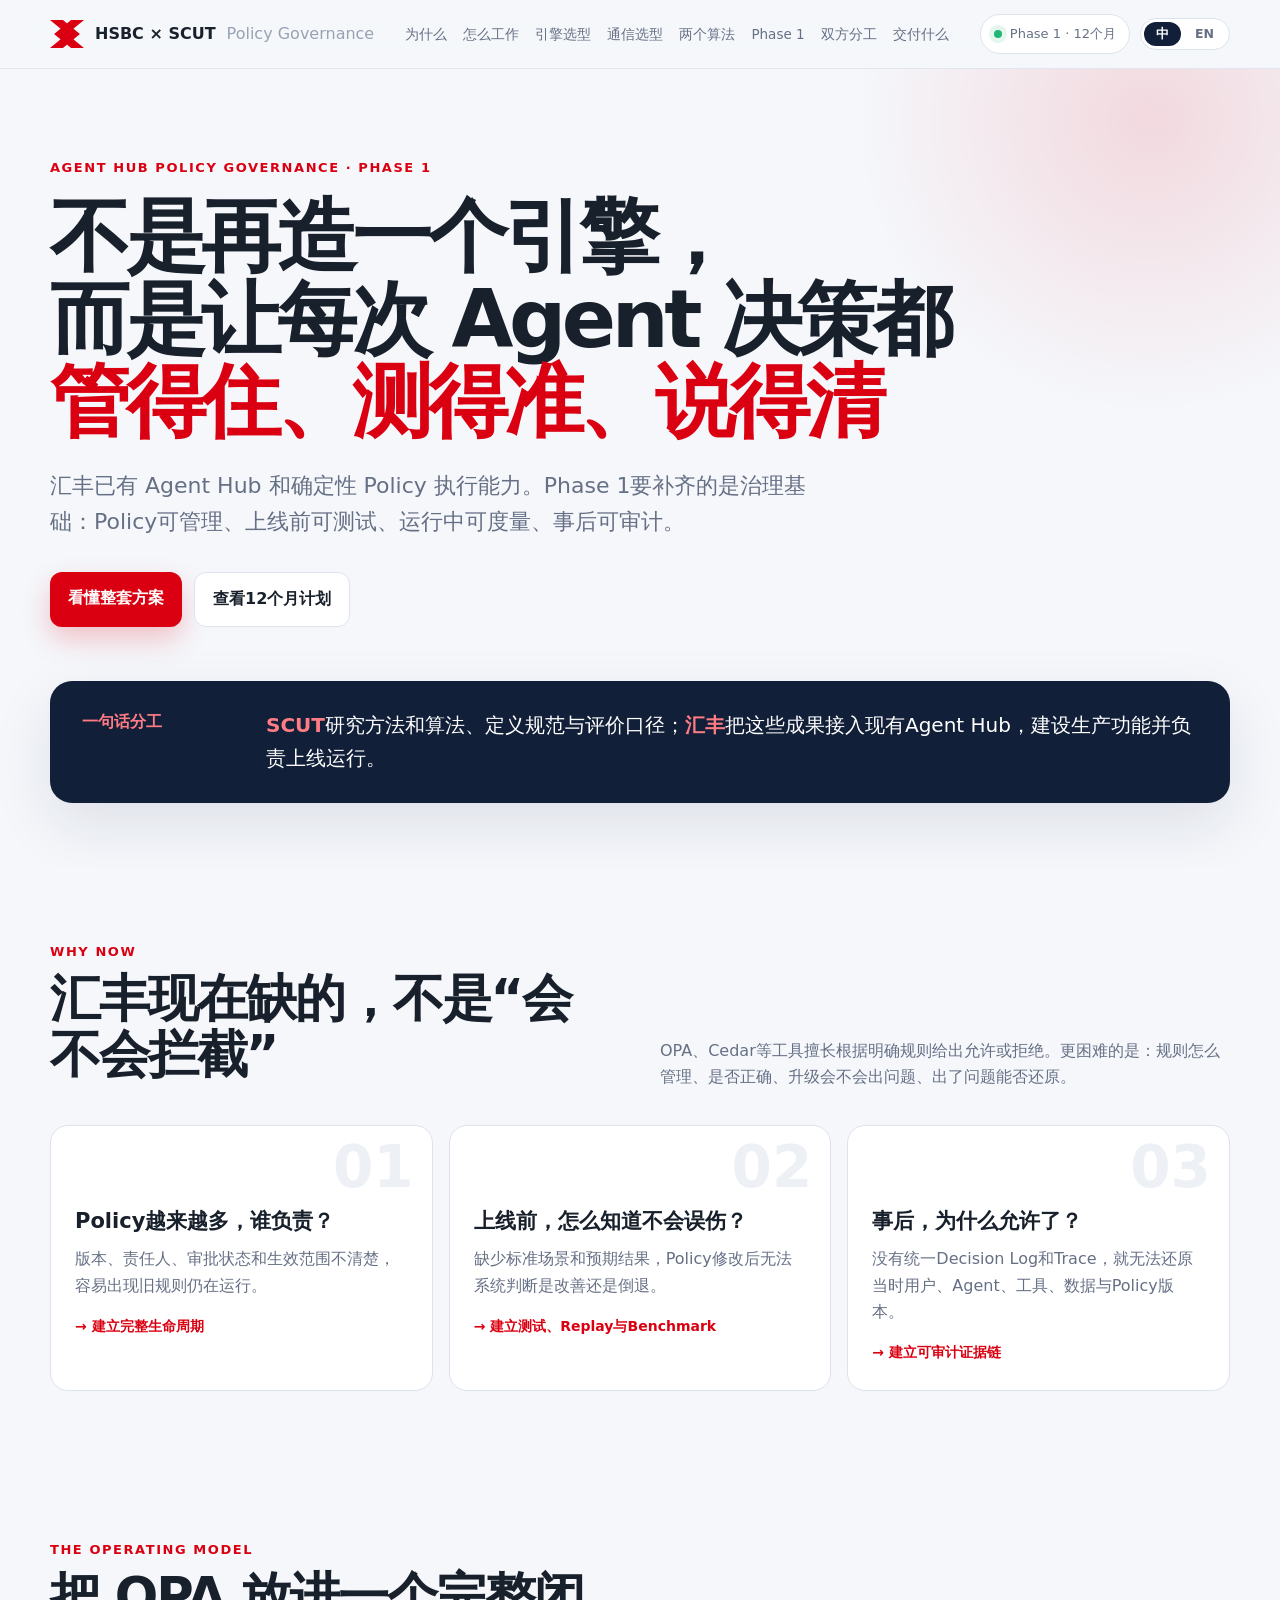
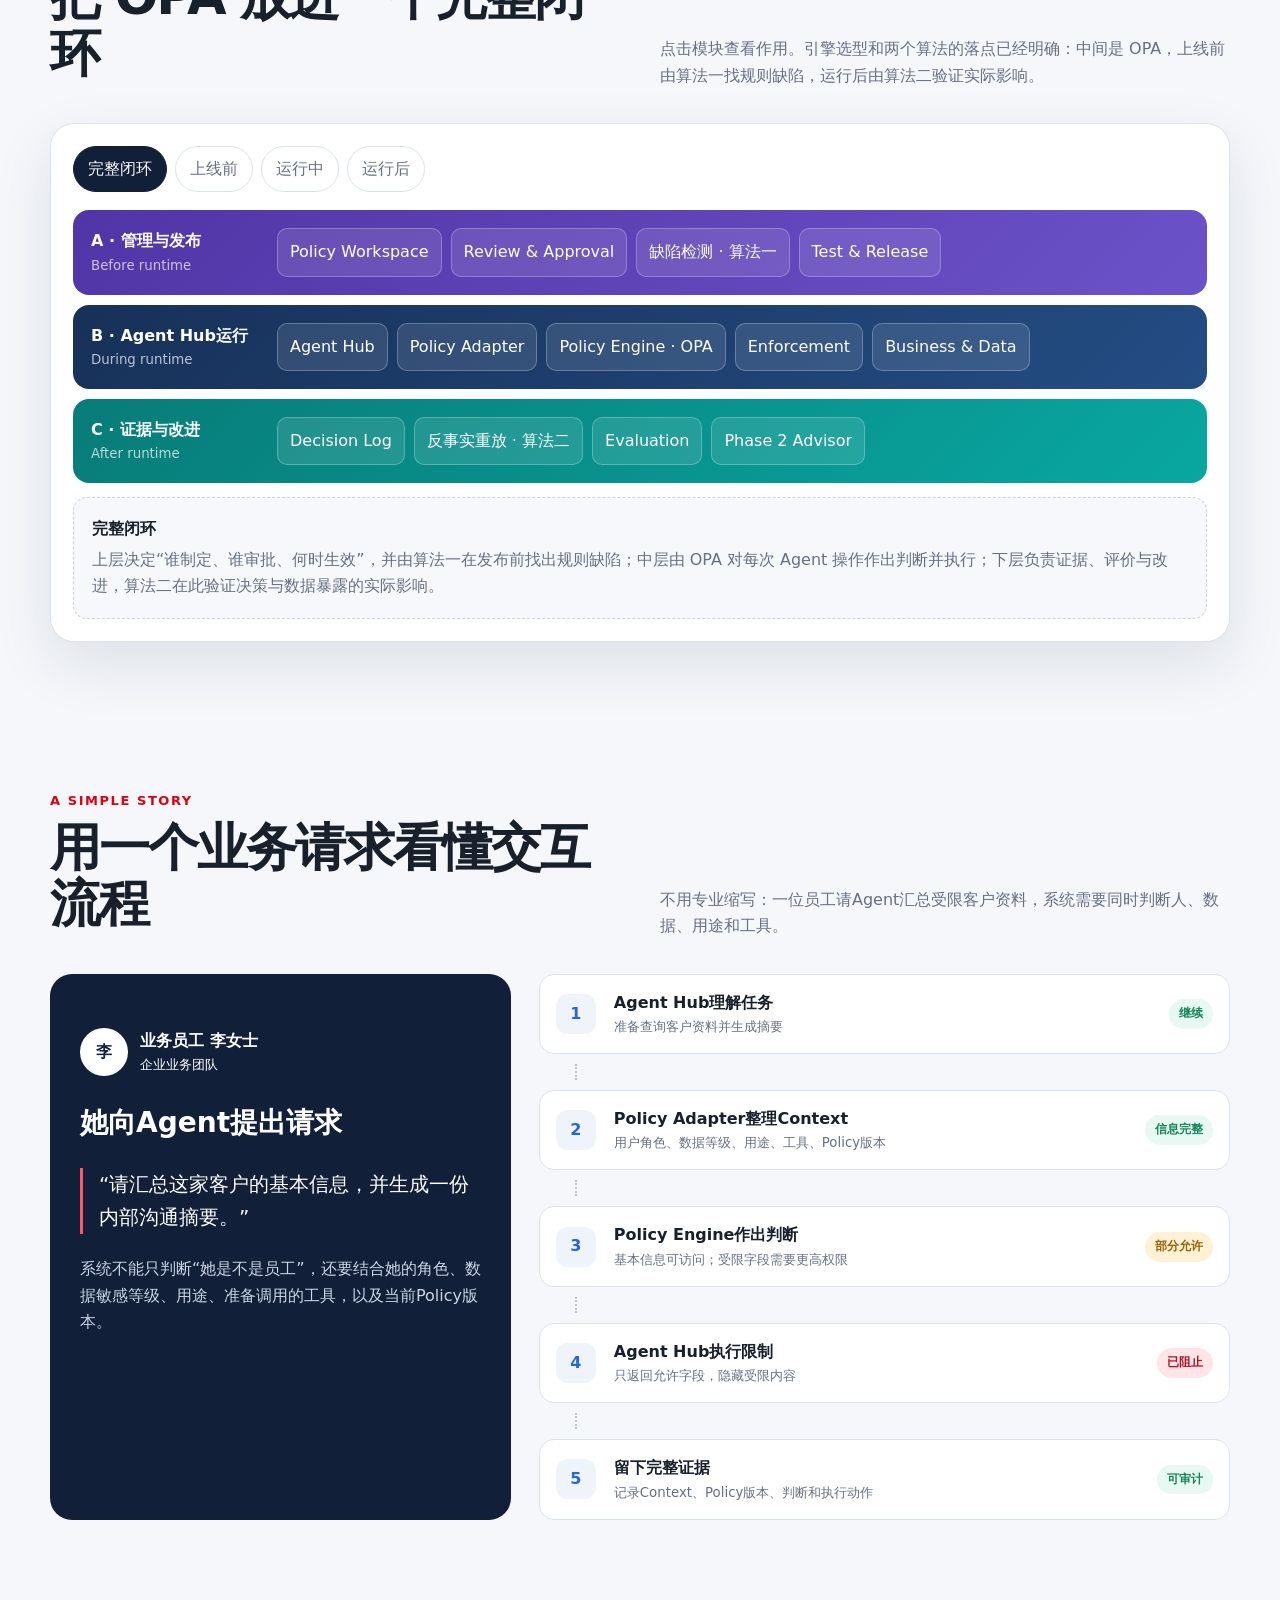
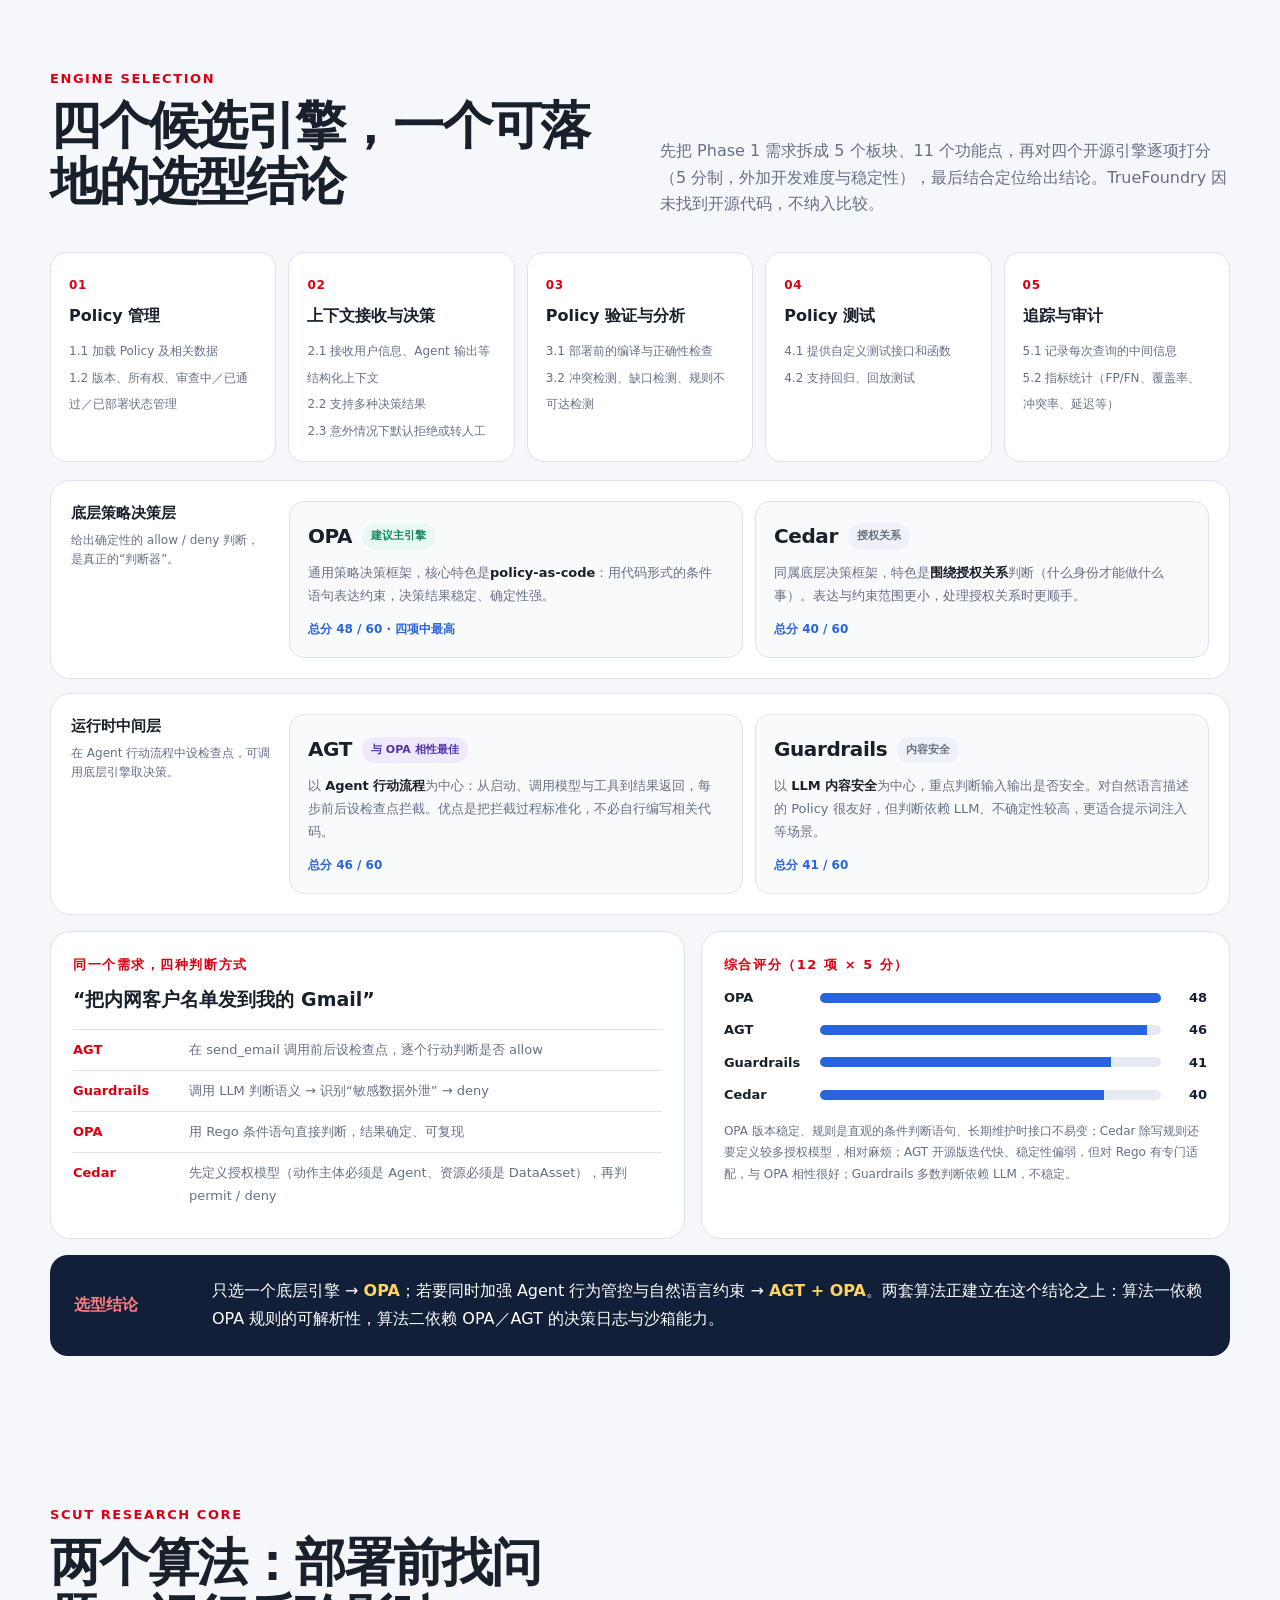
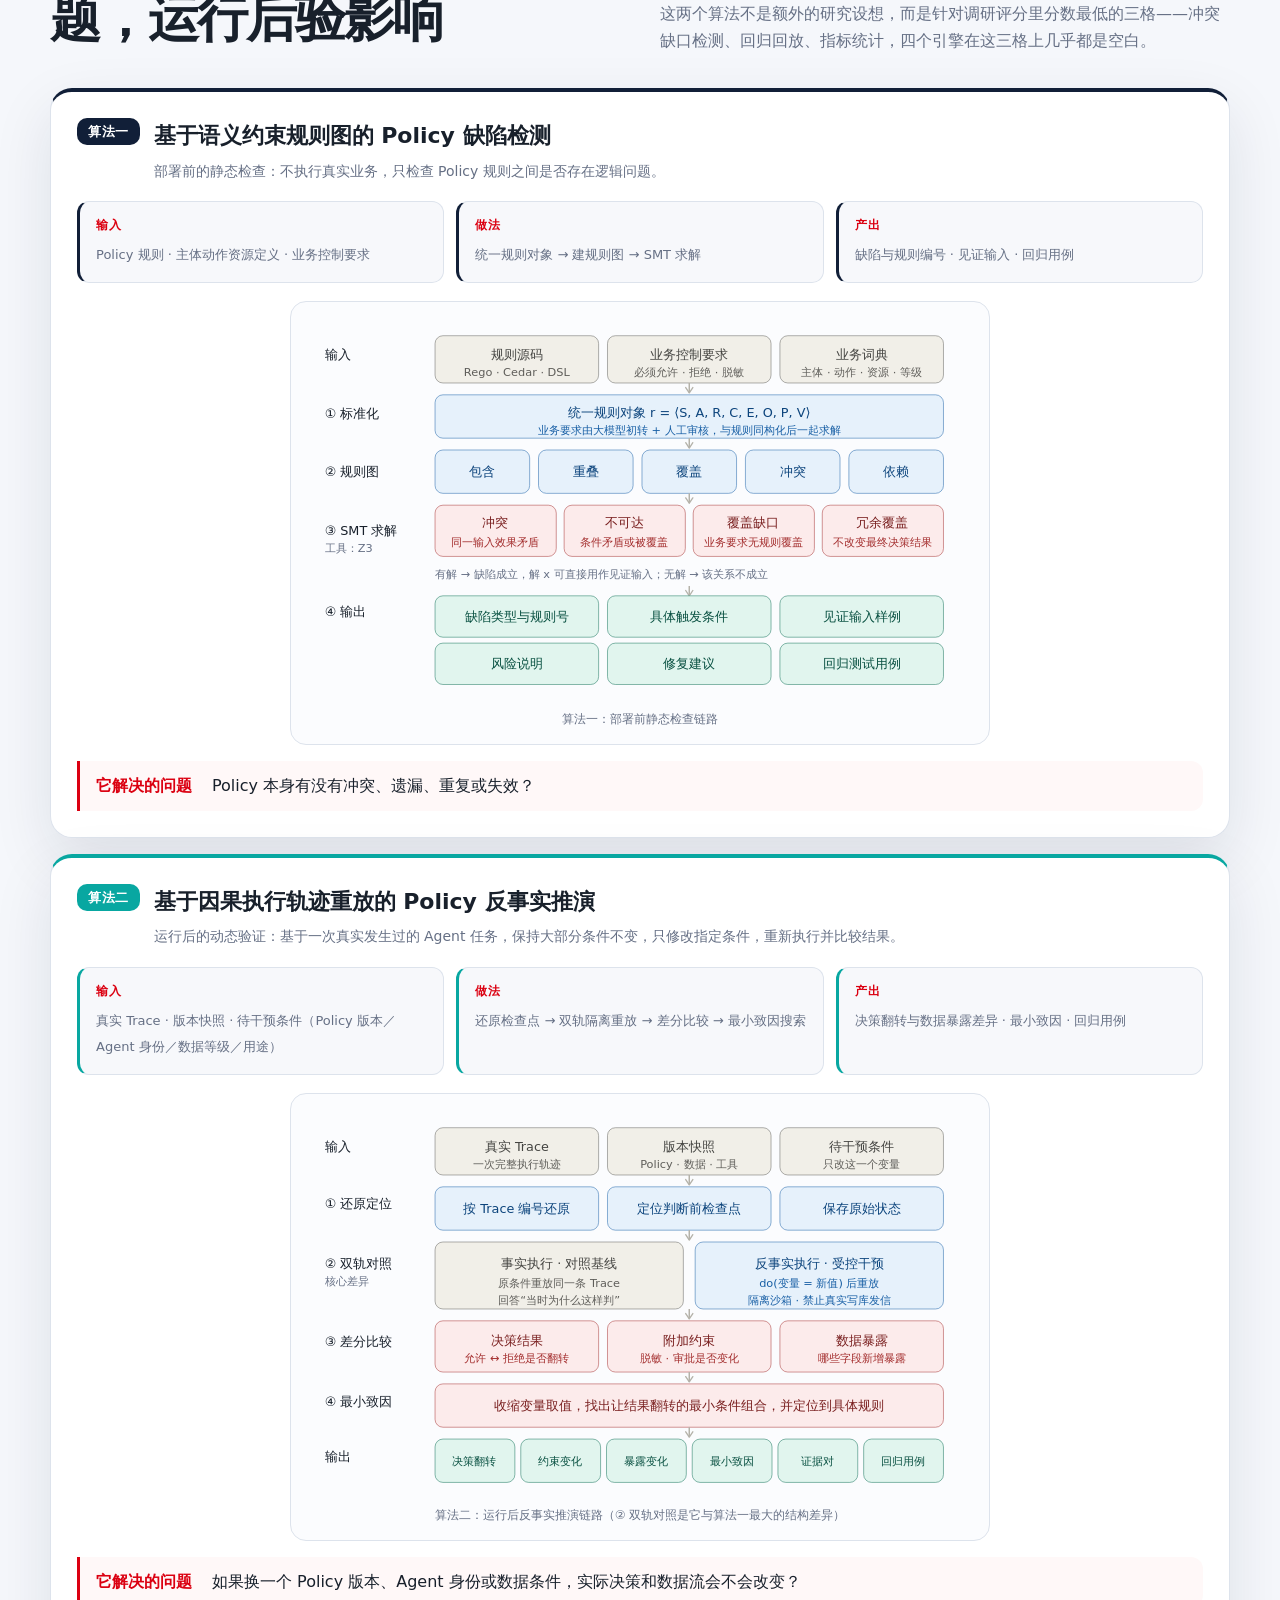
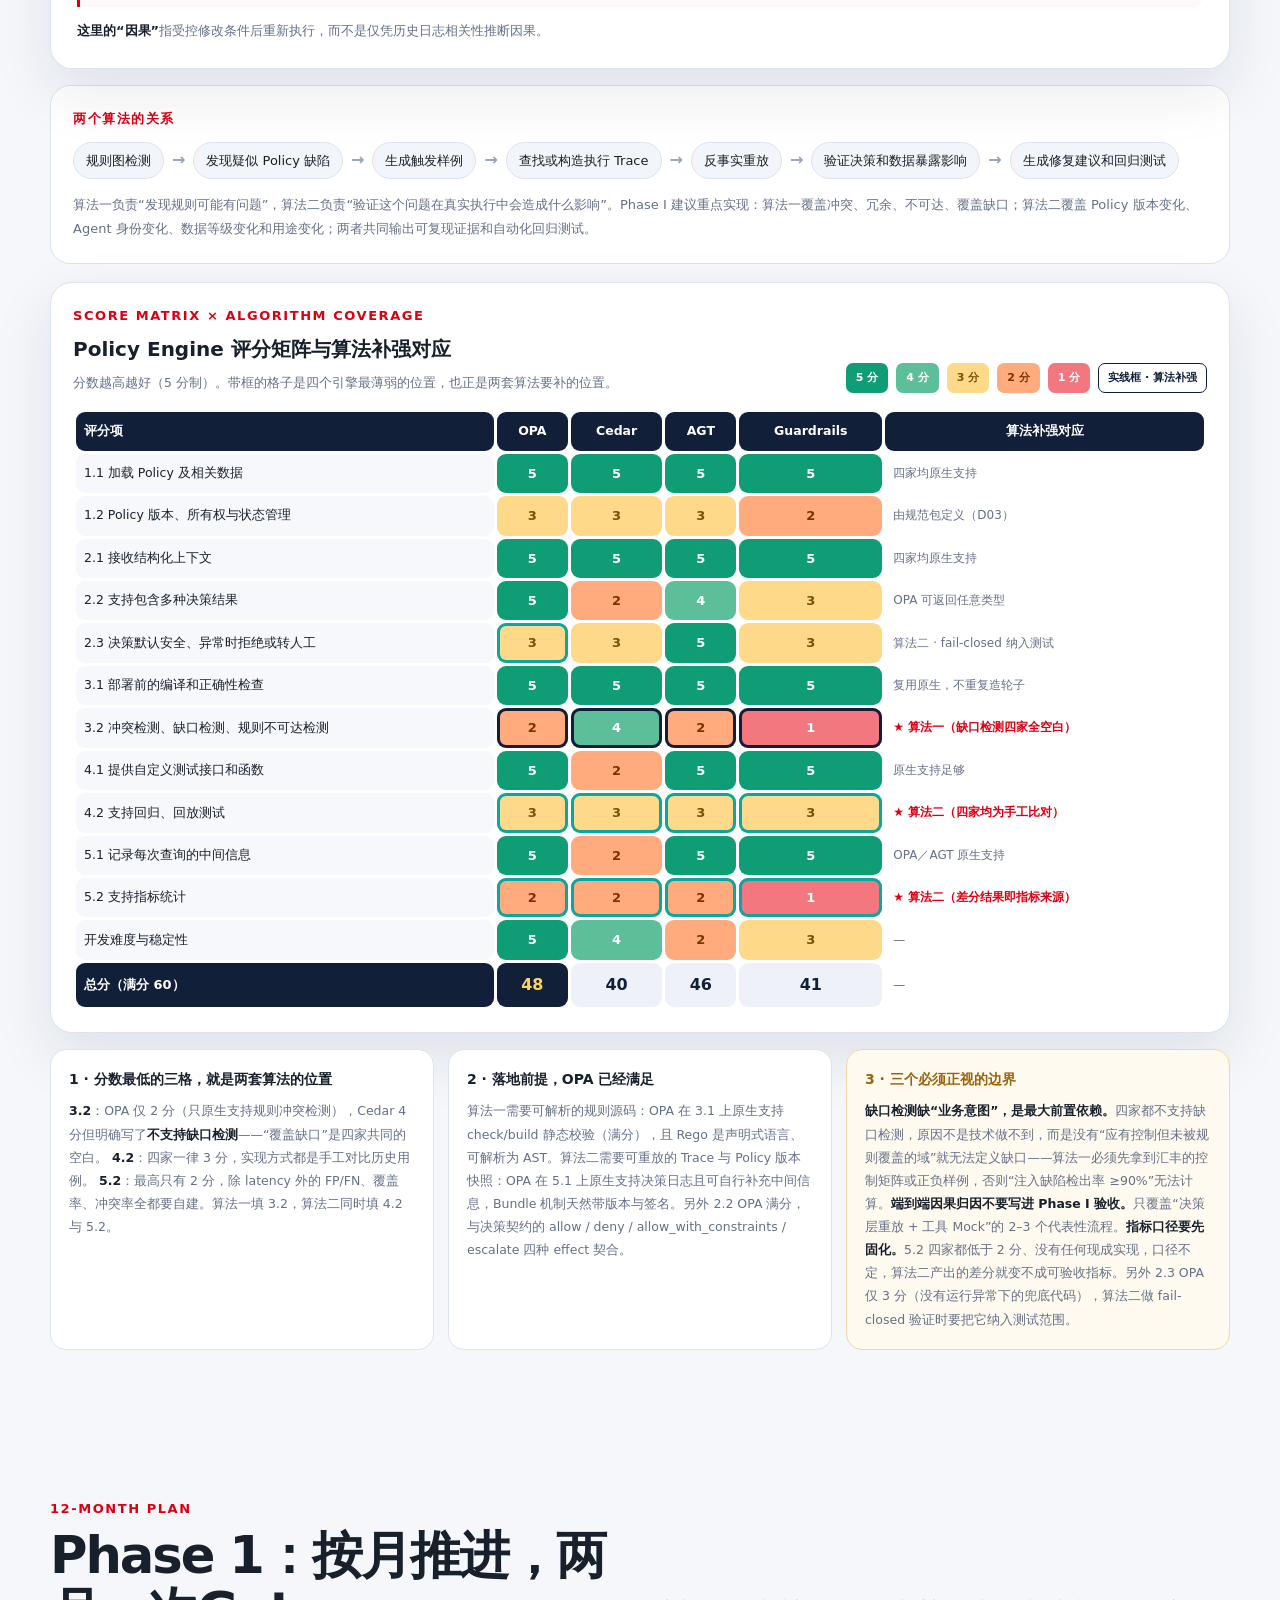
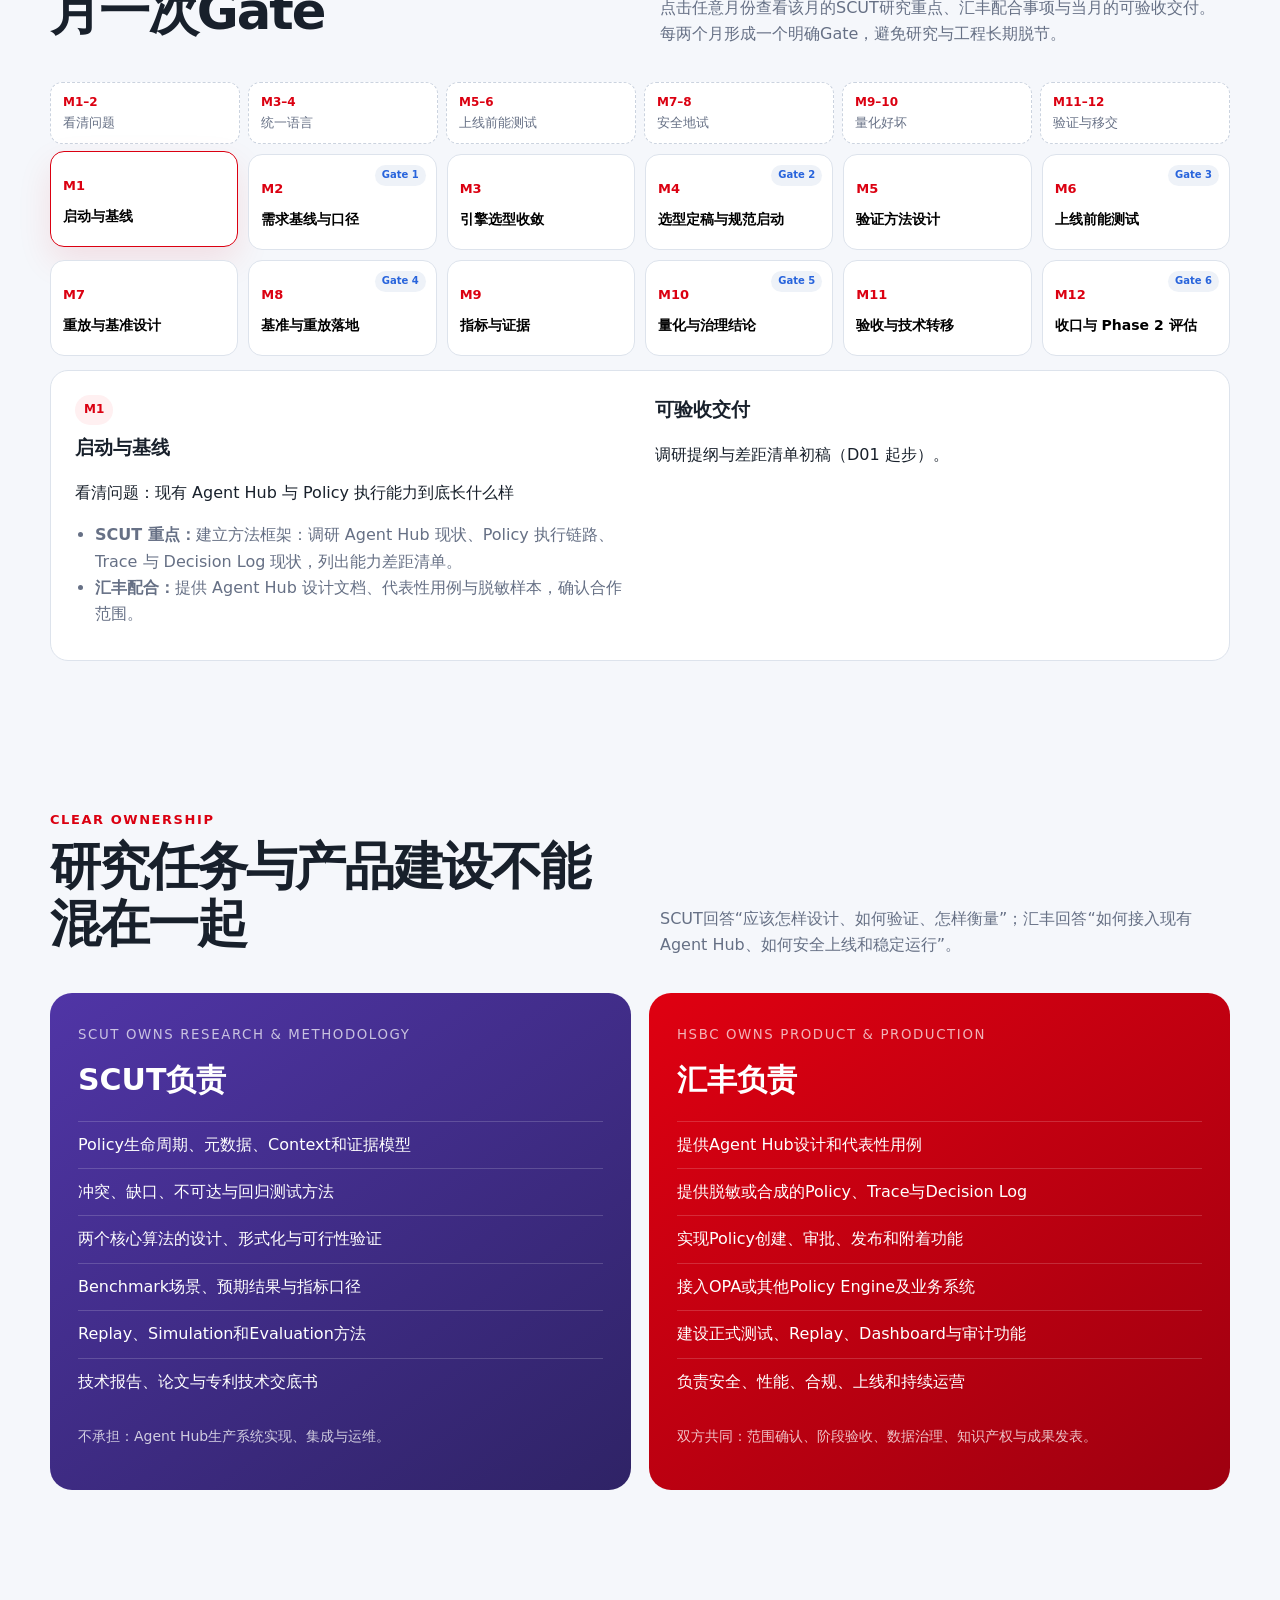
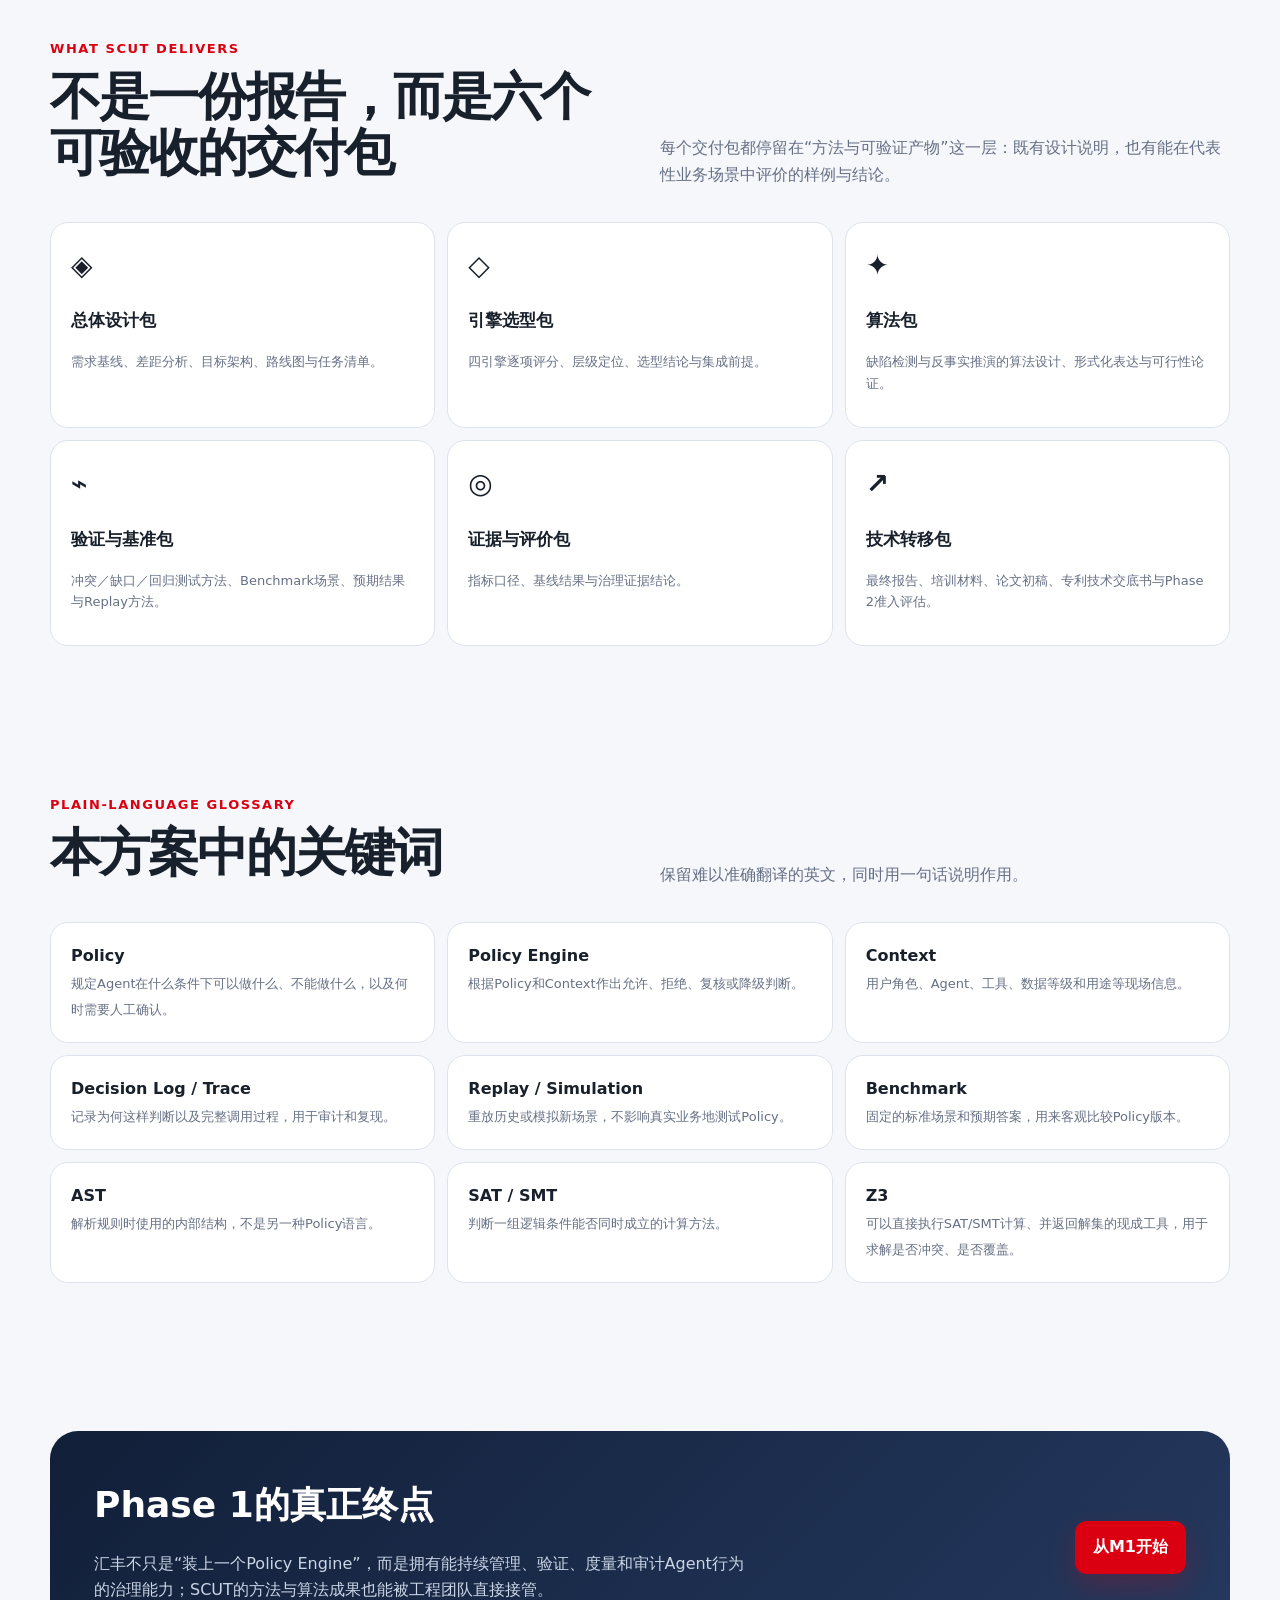
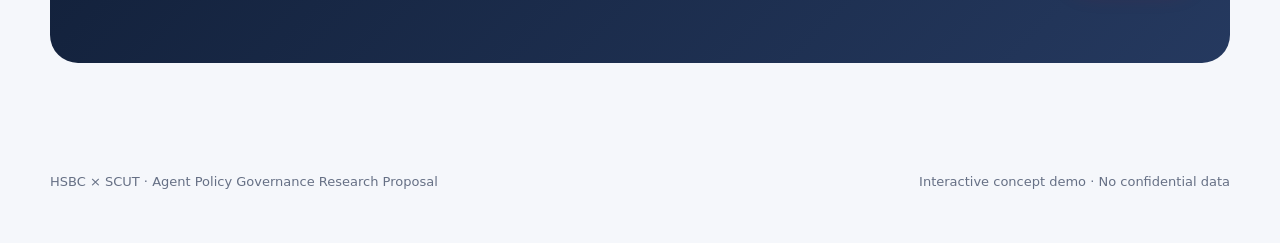
==== commit 020aca32: "feat(demo): 接入 Agent 通信消息队列选型汇报子页面 - 新增独立子页面 Agent通信消息队列选型汇报.html（双语、自包含） - 主站导航新增「通信选型」入口，指向子页面 - i" ====
--- a/phase1-policy-demo/index.html
+++ b/phase1-policy-demo/index.html
@@ -10,7 +10,7 @@
 <body>
   <header class="topbar"><div class="wrap nav">
     <div class="brand"><span class="mark"></span><b>HSBC × SCUT</b><span>Policy Governance</span></div>
-    <nav><a href="#why" data-i18n="nav.why">为什么</a><a href="#architecture" data-i18n="nav.work">怎么工作</a><a href="#engines" data-i18n="nav.engines">引擎选型</a><a href="#algorithms" data-i18n="nav.algorithms">两个算法</a><a href="#plan" data-i18n="nav.plan">Phase 1</a><a href="#roles" data-i18n="nav.roles">双方分工</a><a href="#deliverables" data-i18n="nav.deliver">交付什么</a></nav>
+    <nav><a href="#why" data-i18n="nav.why">为什么</a><a href="#architecture" data-i18n="nav.work">怎么工作</a><a href="#engines" data-i18n="nav.engines">引擎选型</a><a href="Agent通信消息队列选型汇报.html" data-i18n="nav.mq">通信选型</a><a href="#algorithms" data-i18n="nav.algorithms">两个算法</a><a href="#plan" data-i18n="nav.plan">Phase 1</a><a href="#roles" data-i18n="nav.roles">双方分工</a><a href="#deliverables" data-i18n="nav.deliver">交付什么</a></nav>
     <div class="nav-right">
       <span class="pill"><i></i><span data-i18n="nav.pill">Phase 1 · 12个月</span></span>
       <div class="lang-switch" role="group" aria-label="Language">
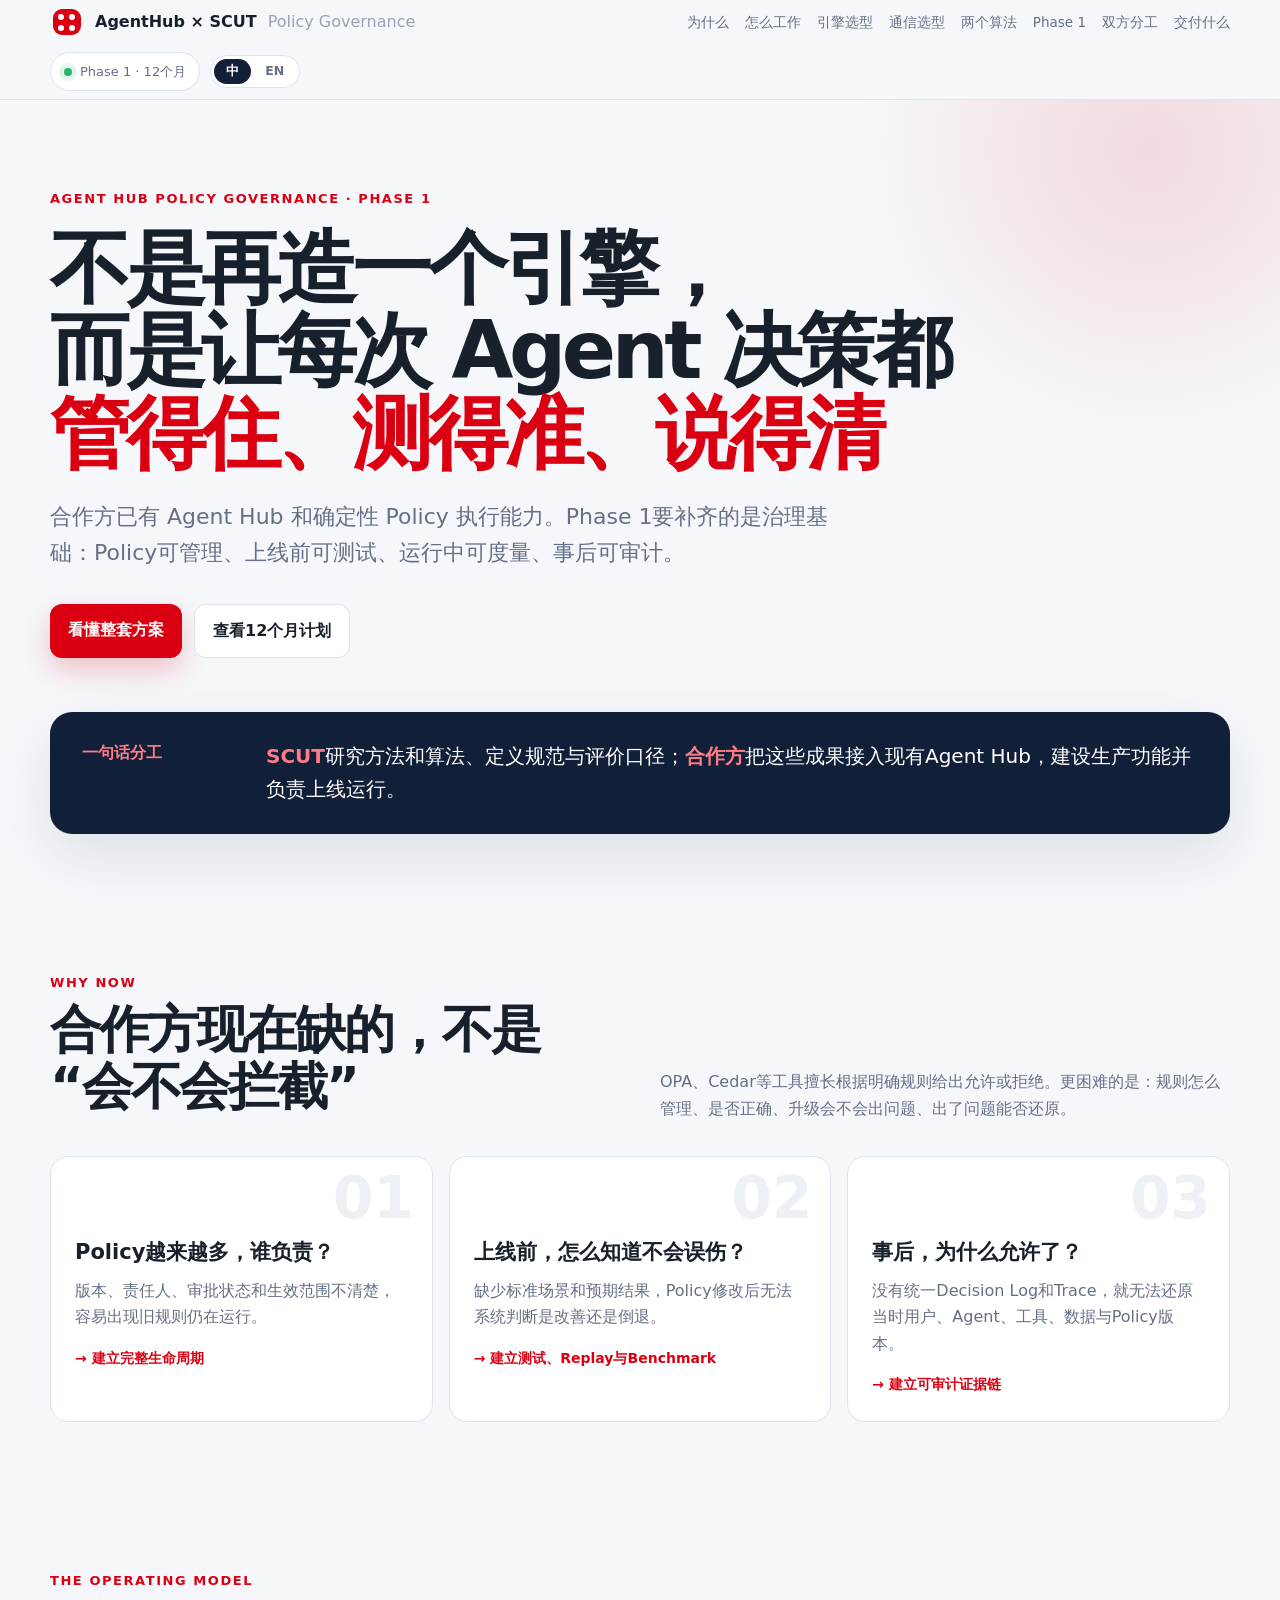
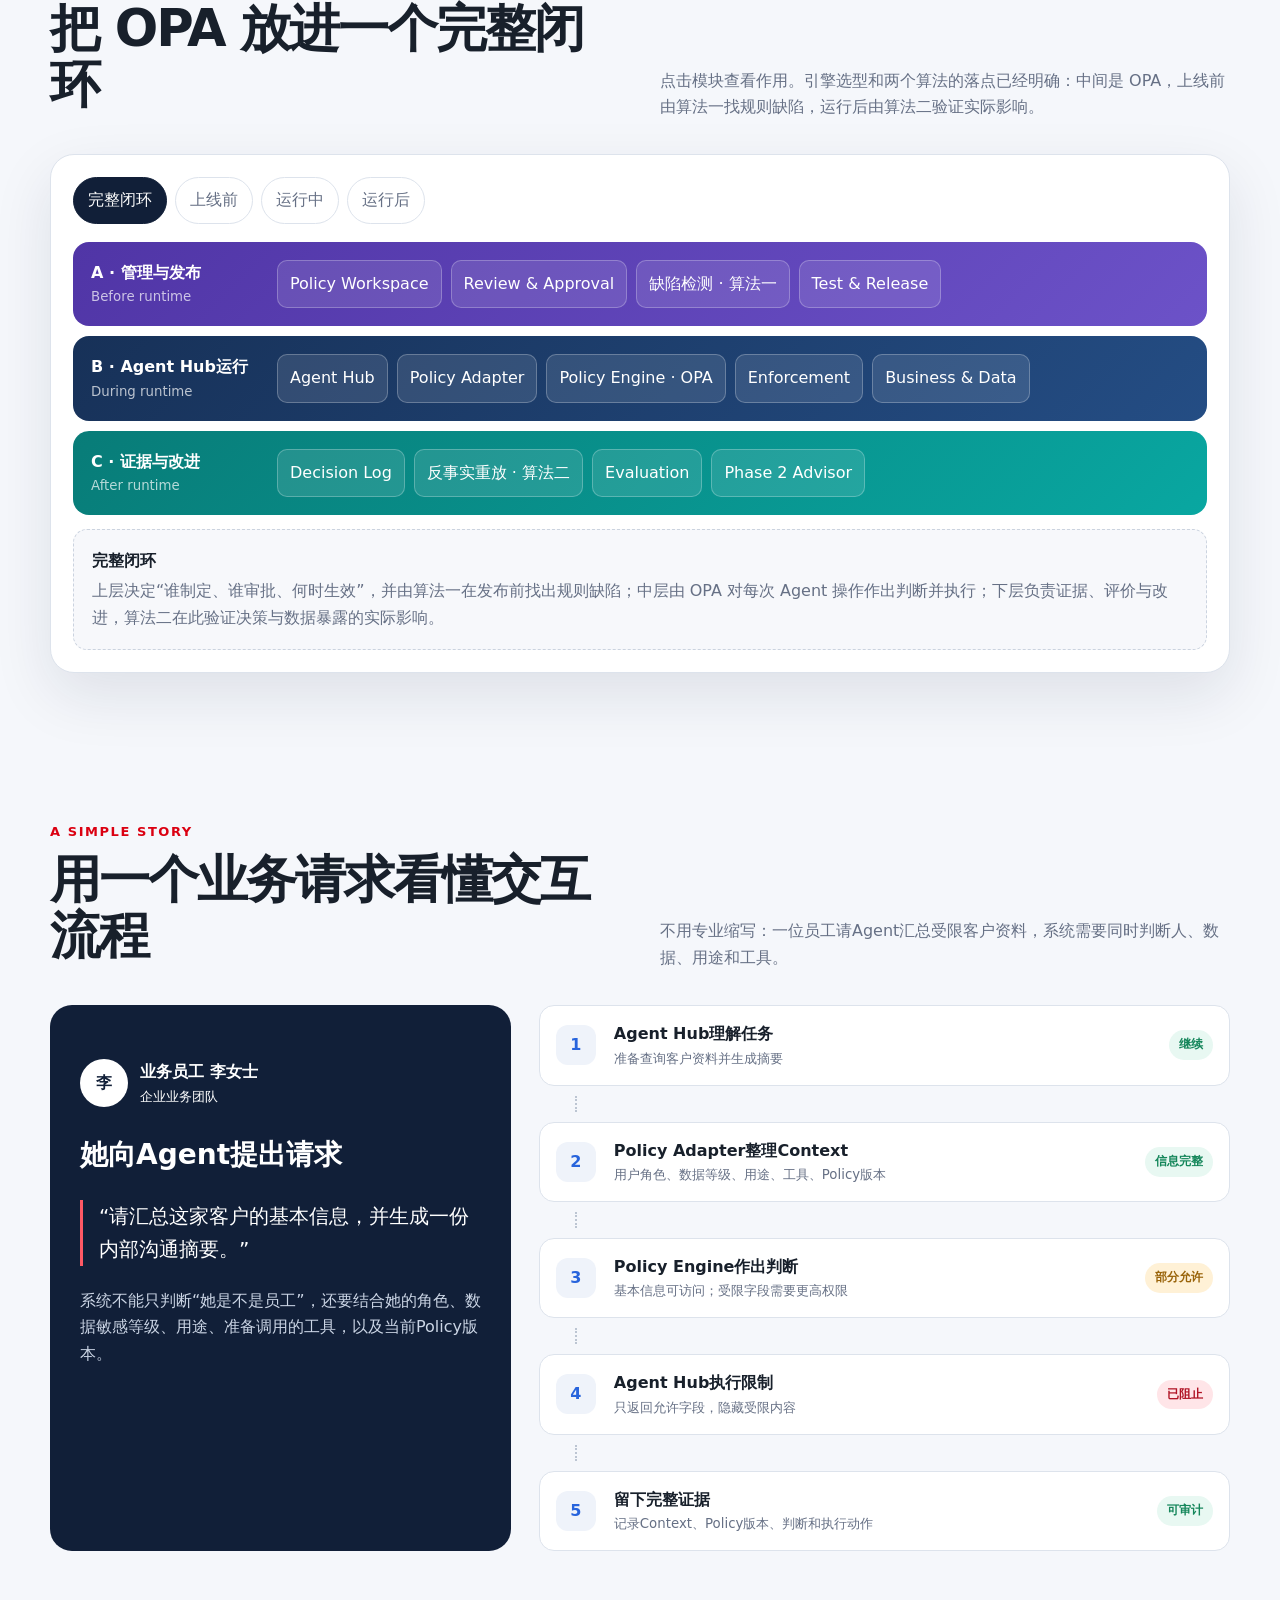
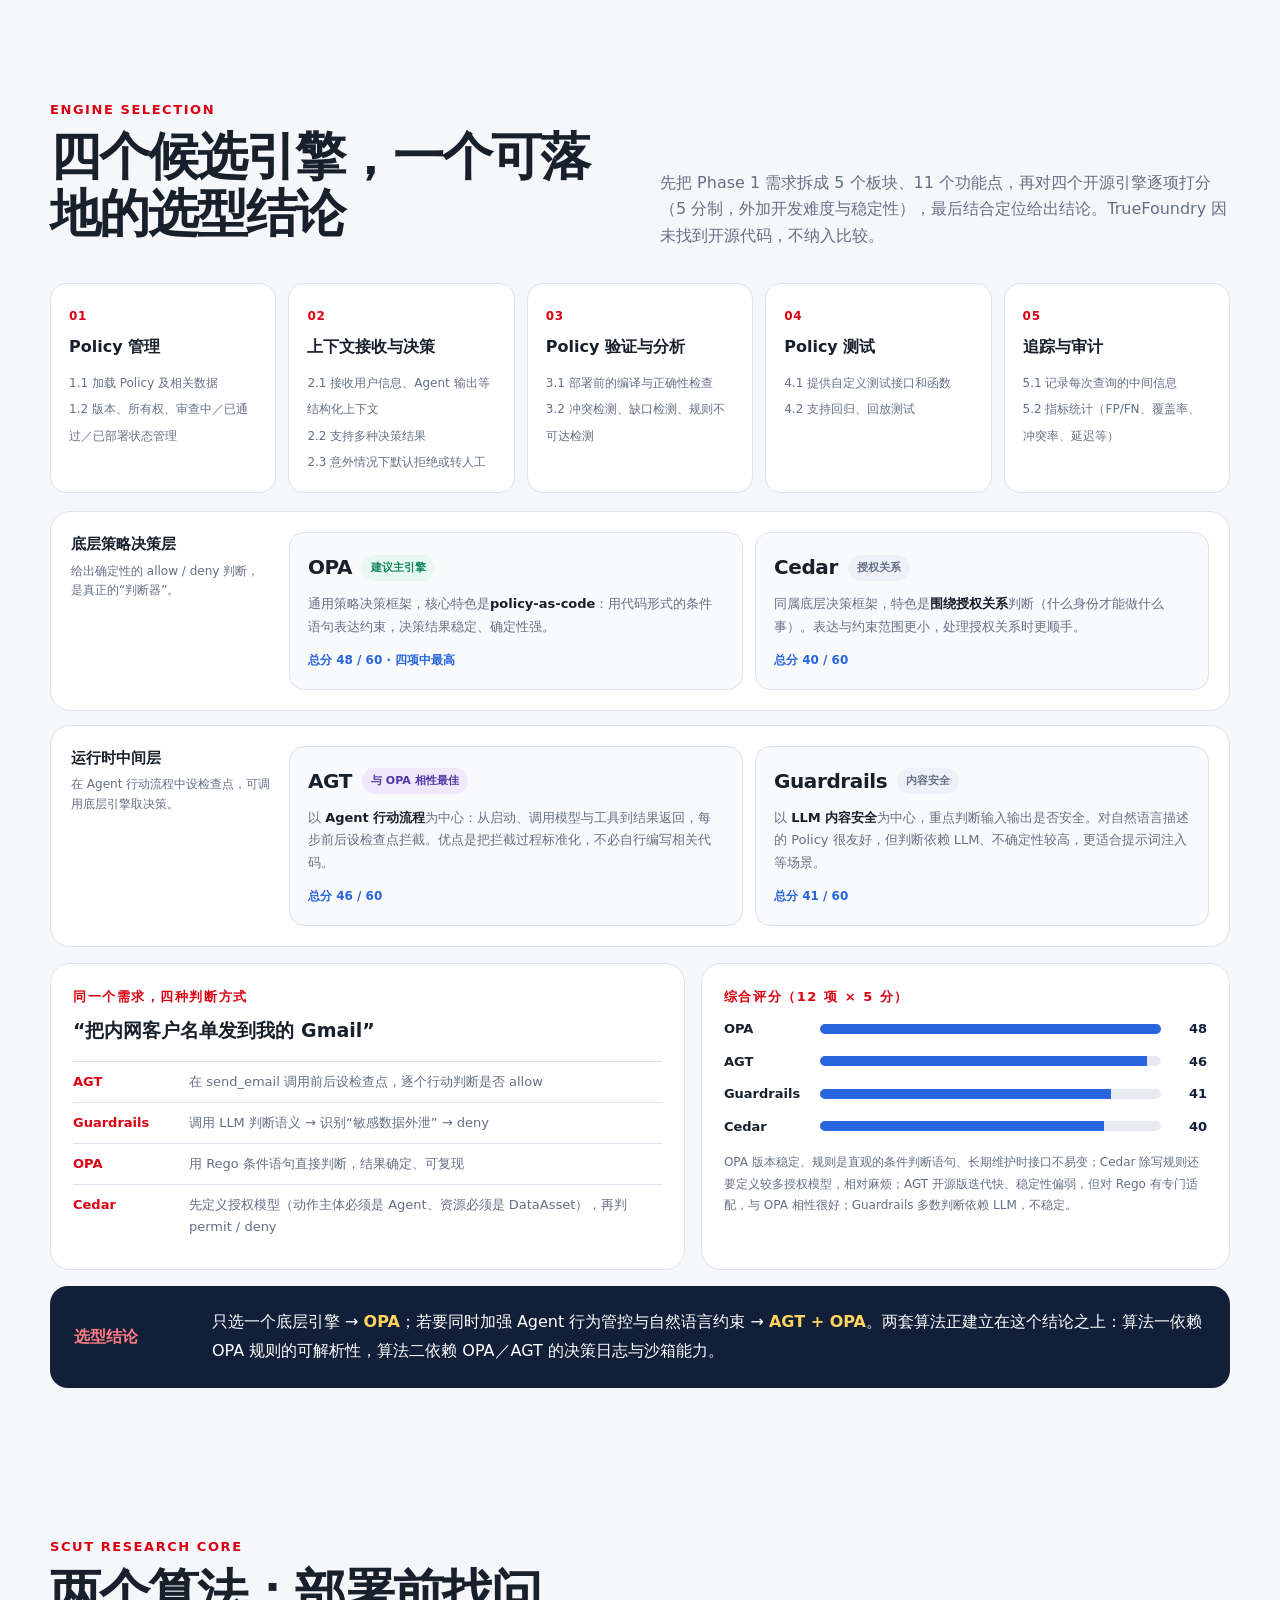
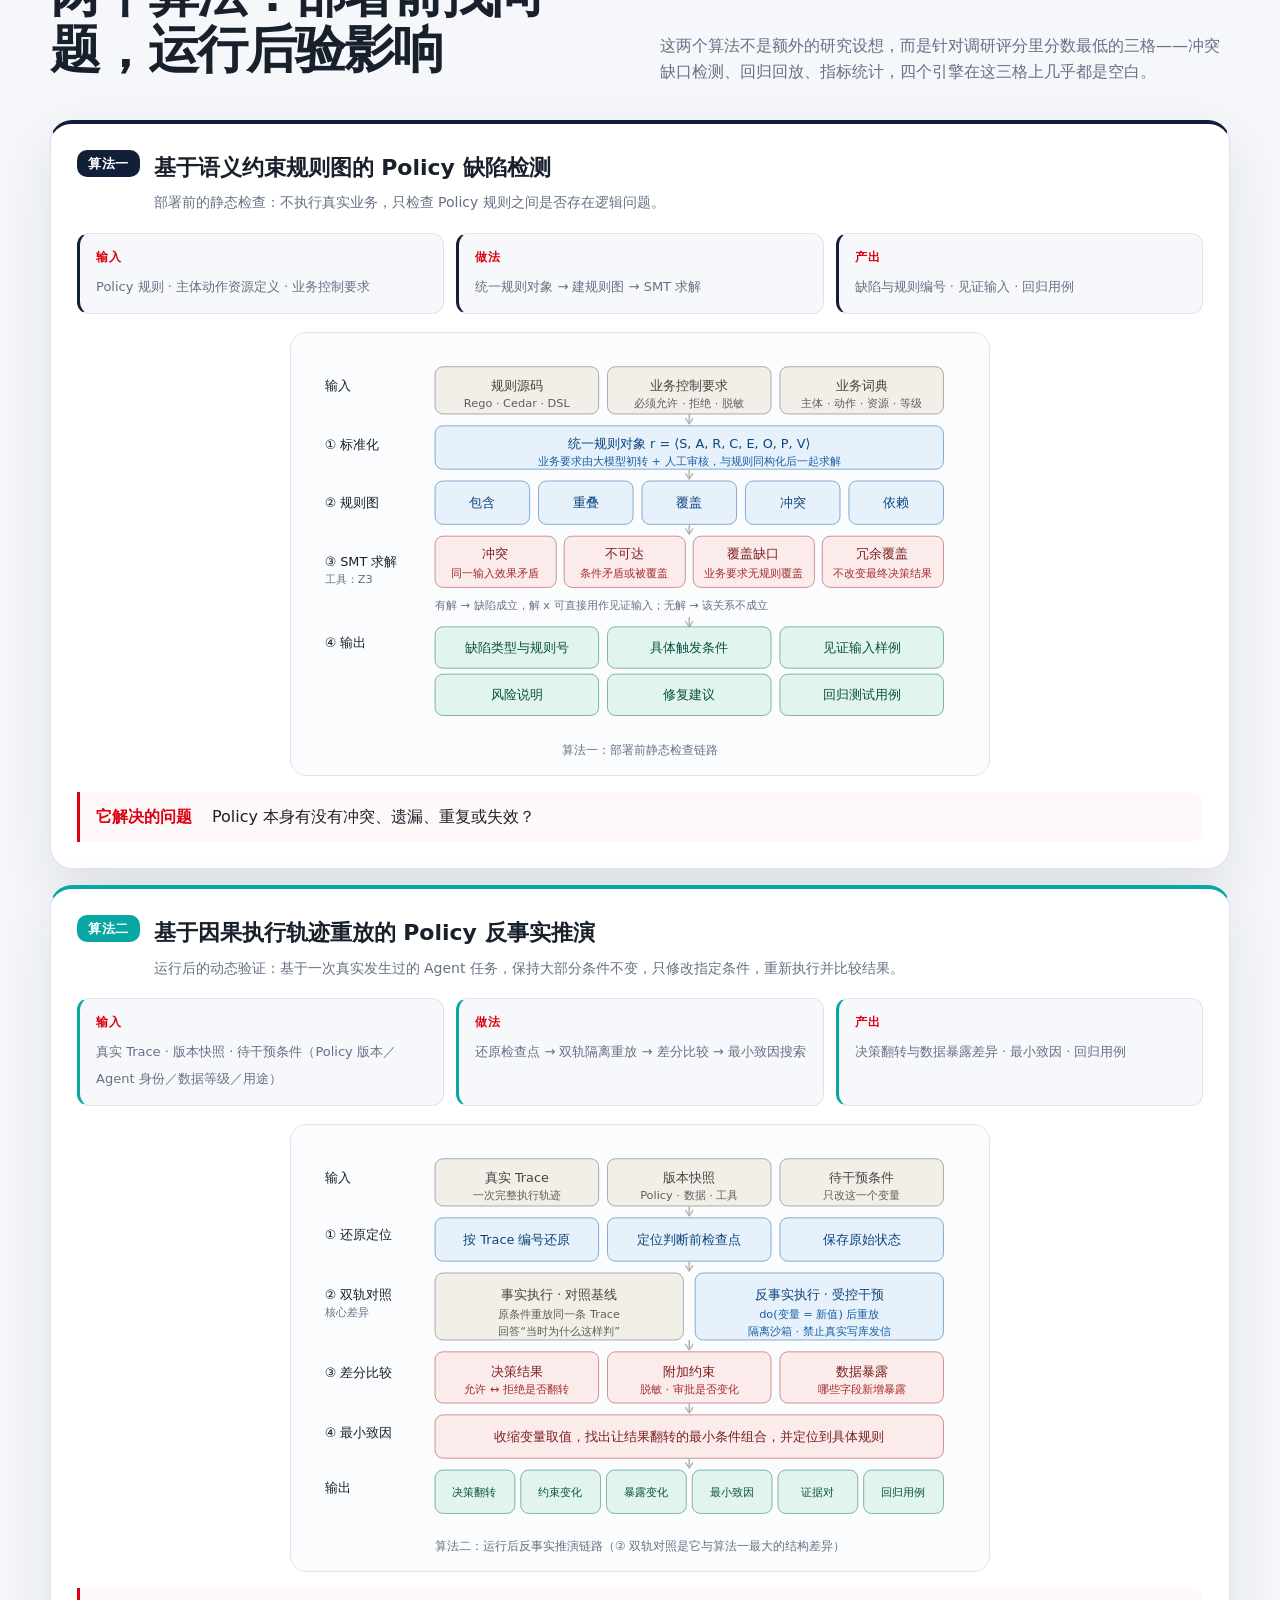
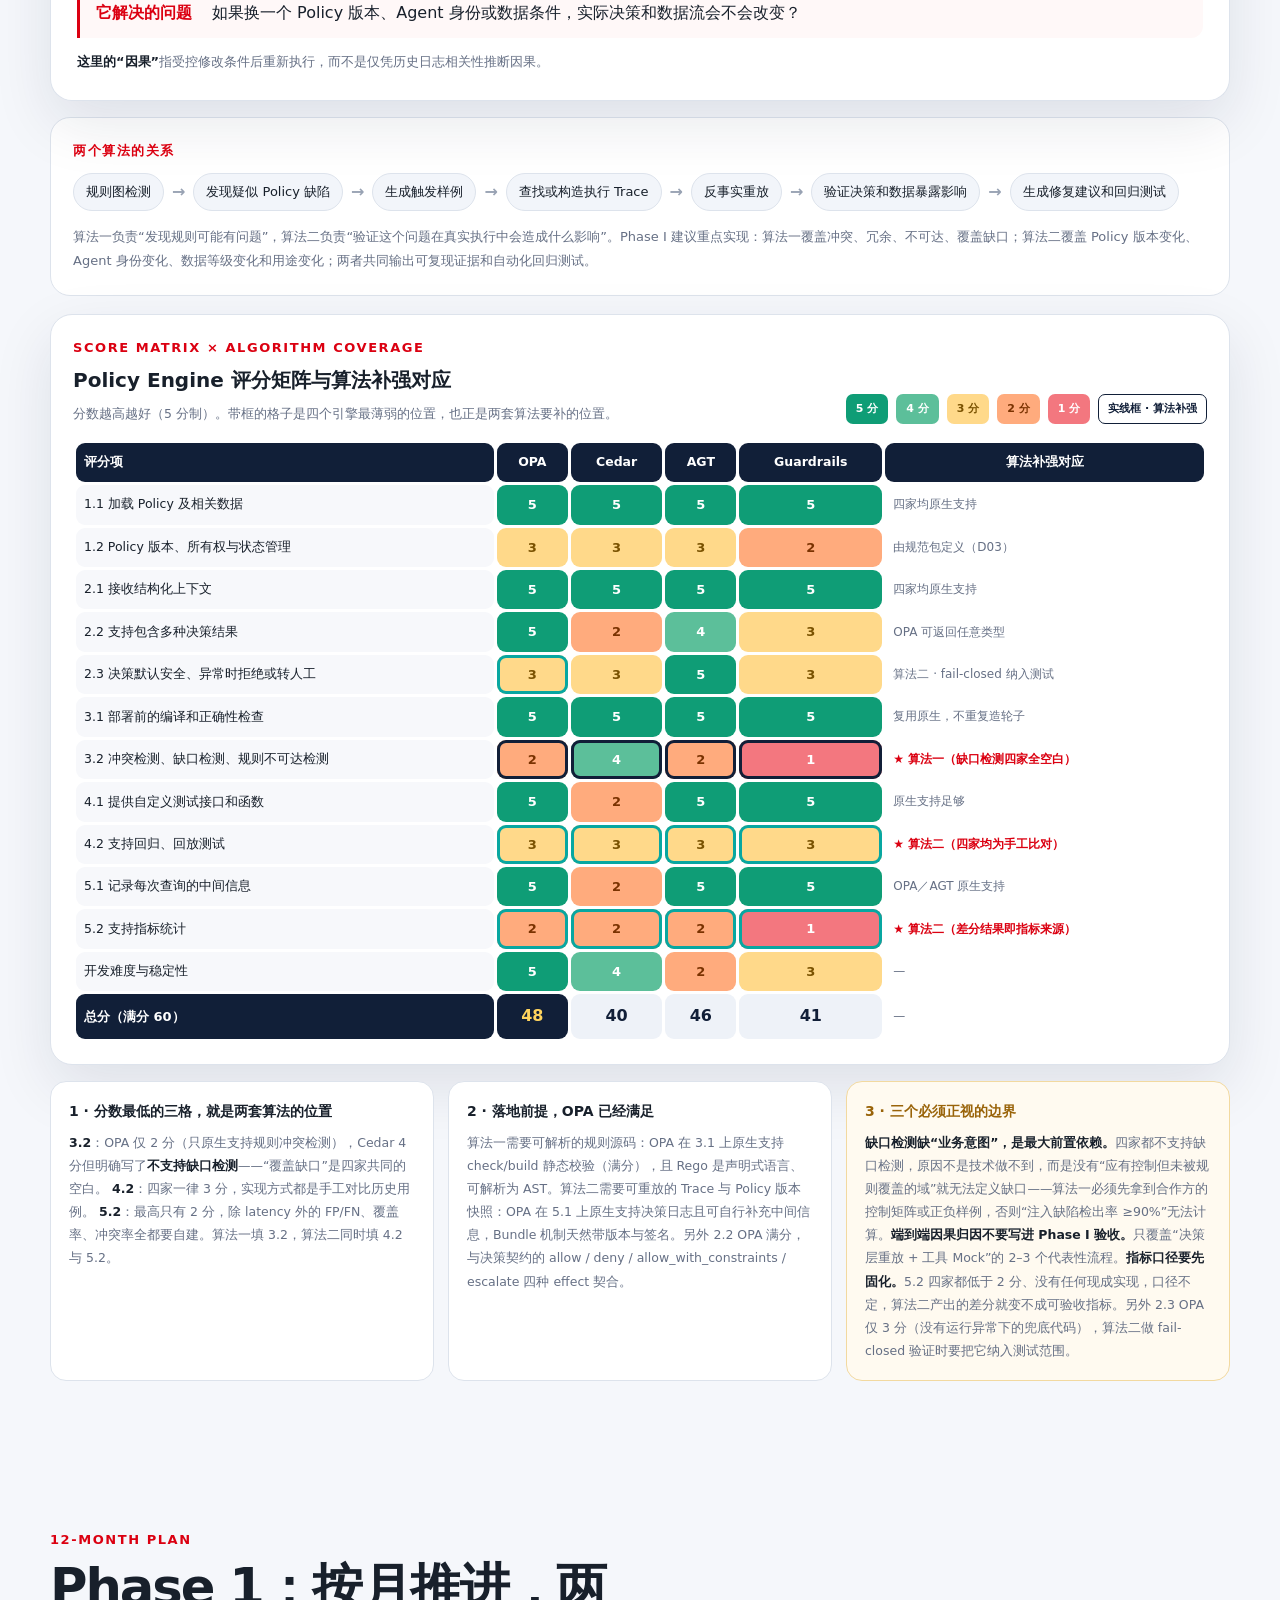
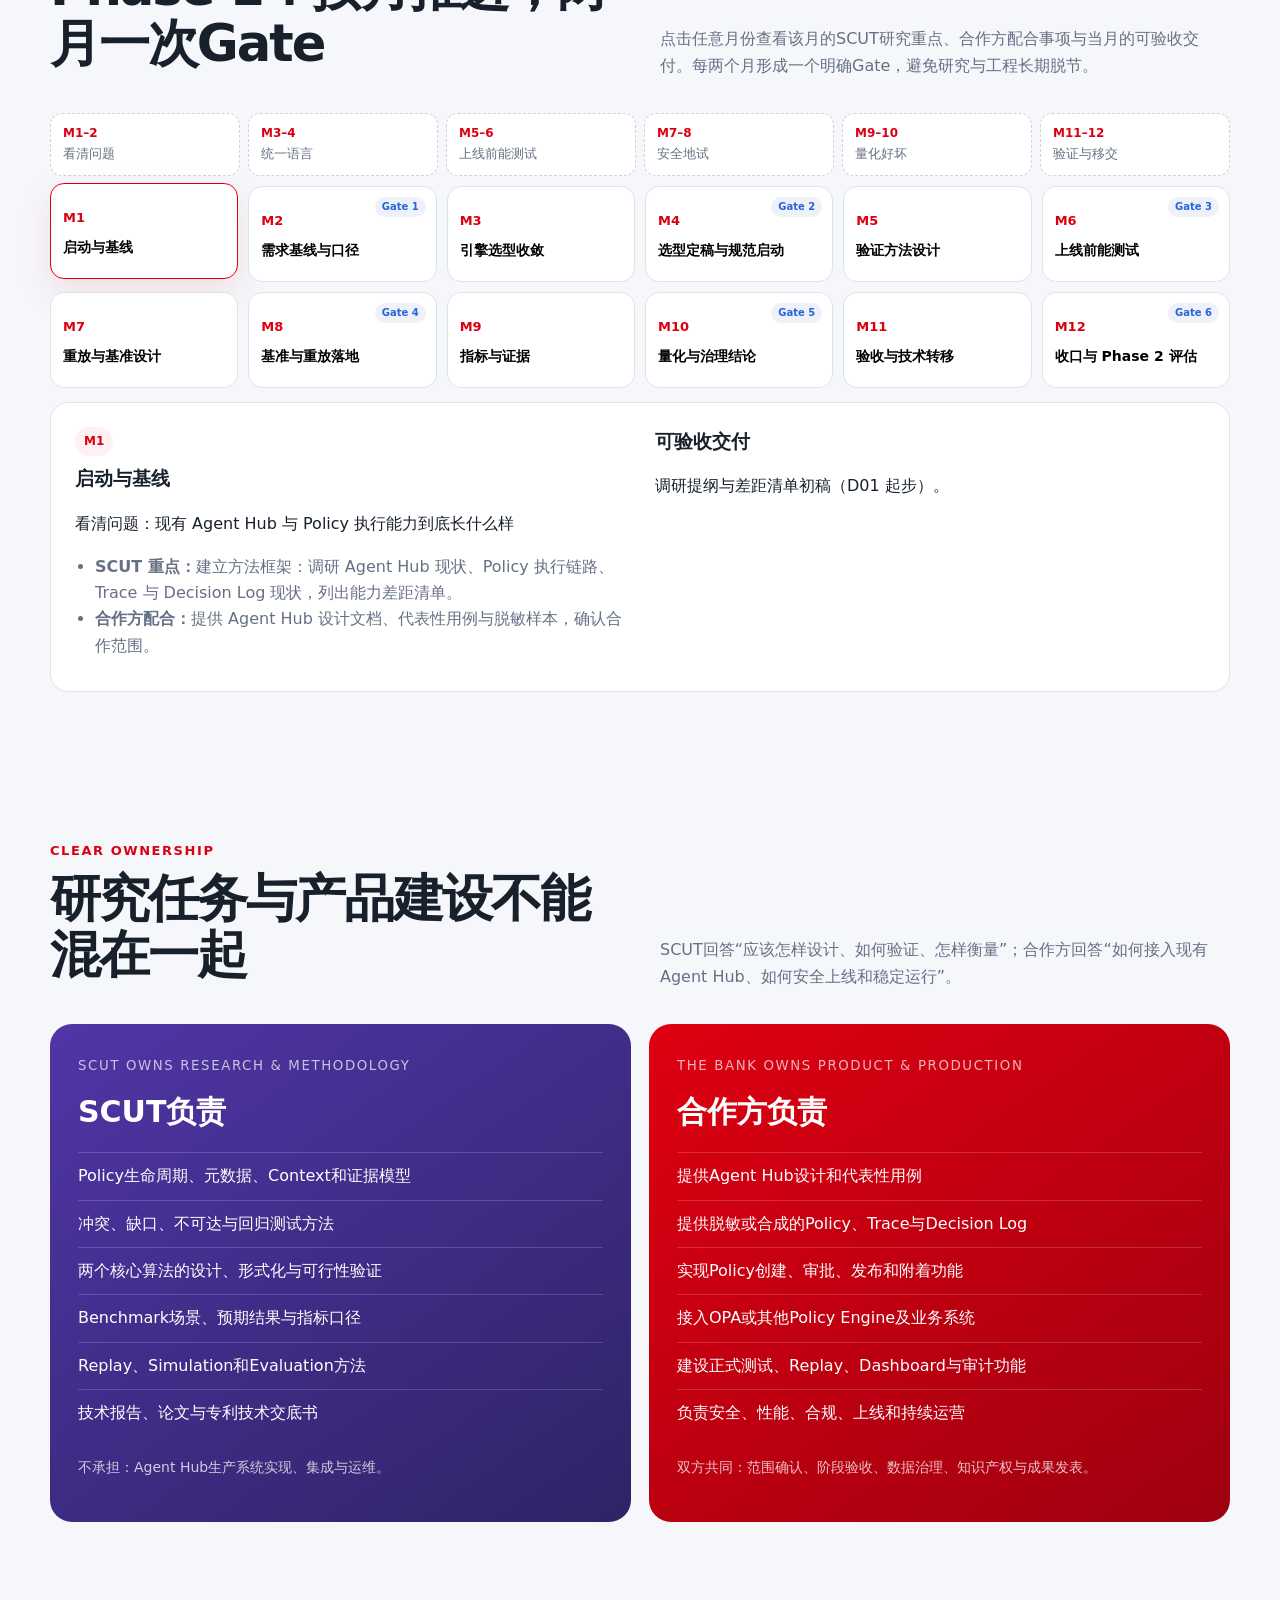
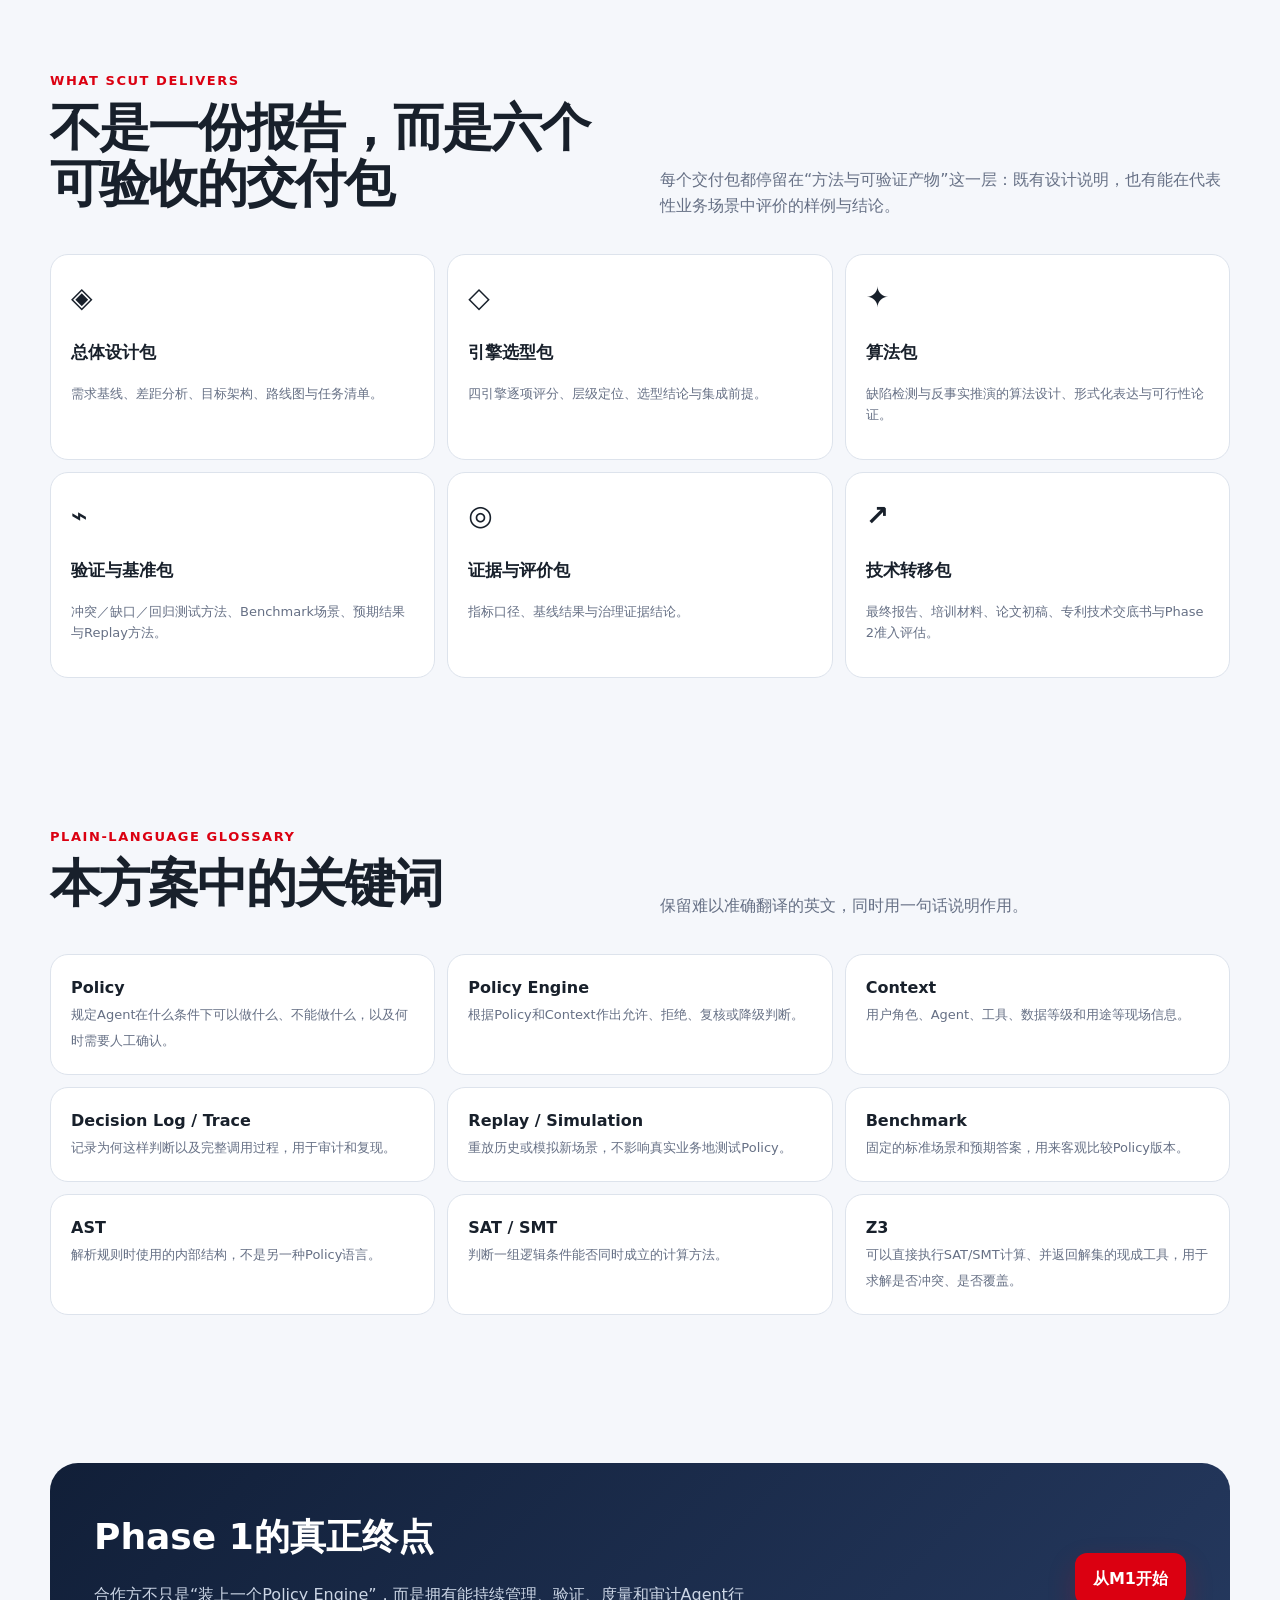
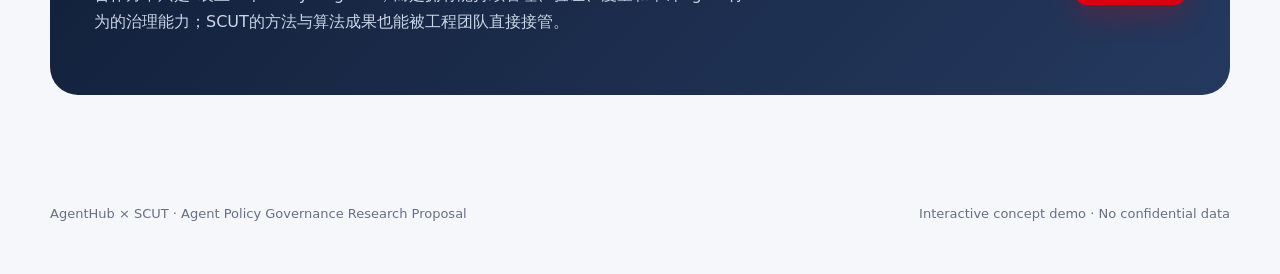
==== commit 50ebe91c: "Remove HSBC branding from the demo site and repo docs Replace the HSBC name and logo with neutral Ag" ====
--- a/phase1-policy-demo/index.html
+++ b/phase1-policy-demo/index.html
@@ -3,13 +3,13 @@
 <head>
   <meta charset="utf-8">
   <meta name="viewport" content="width=device-width,initial-scale=1">
-  <meta name="description" content="HSBC × SCUT Agent Hub Policy Governance Phase 1" data-i18n="page.desc" data-i18n-attr="content">
-  <title>HSBC × SCUT · Policy Governance Phase 1</title>
+  <meta name="description" content="AgentHub × SCUT Agent Hub Policy Governance Phase 1" data-i18n="page.desc" data-i18n-attr="content">
+  <title>AgentHub × SCUT · Policy Governance Phase 1</title>
   <link rel="stylesheet" href="styles.css">
 </head>
 <body>
   <header class="topbar"><div class="wrap nav">
-    <div class="brand"><span class="mark"></span><b>HSBC × SCUT</b><span>Policy Governance</span></div>
+    <div class="brand"><span class="mark"></span><b>AgentHub × SCUT</b><span>Policy Governance</span></div>
     <nav><a href="#why" data-i18n="nav.why">为什么</a><a href="#architecture" data-i18n="nav.work">怎么工作</a><a href="#engines" data-i18n="nav.engines">引擎选型</a><a href="Agent通信消息队列选型汇报.html" data-i18n="nav.mq">通信选型</a><a href="#algorithms" data-i18n="nav.algorithms">两个算法</a><a href="#plan" data-i18n="nav.plan">Phase 1</a><a href="#roles" data-i18n="nav.roles">双方分工</a><a href="#deliverables" data-i18n="nav.deliver">交付什么</a></nav>
     <div class="nav-right">
       <span class="pill"><i></i><span data-i18n="nav.pill">Phase 1 · 12个月</span></span>
@@ -23,12 +23,12 @@
     <section class="hero"><div class="wrap">
       <div class="eyebrow">Agent Hub Policy Governance · Phase 1</div>
       <h1 data-i18n="hero.h1">不是再造一个引擎，<br>而是让每次 Agent 决策都<br><em>管得住、测得准、说得清</em></h1>
-      <p class="lead" data-i18n="hero.lead">汇丰已有 Agent Hub 和确定性 Policy 执行能力。Phase 1要补齐的是治理基础：Policy可管理、上线前可测试、运行中可度量、事后可审计。</p>
+      <p class="lead" data-i18n="hero.lead">合作方已有 Agent Hub 和确定性 Policy 执行能力。Phase 1要补齐的是治理基础：Policy可管理、上线前可测试、运行中可度量、事后可审计。</p>
       <div class="actions"><a class="primary" href="#architecture" data-i18n="hero.cta1">看懂整套方案</a><a class="secondary" href="#plan" data-i18n="hero.cta2">查看12个月计划</a></div>
-      <div class="one-line"><b data-i18n="hero.oneline.label">一句话分工</b><p data-i18n="hero.oneline.body"><strong>SCUT</strong>研究方法和算法、定义规范与评价口径；<strong>汇丰</strong>把这些成果接入现有Agent Hub，建设生产功能并负责上线运行。</p></div>
+      <div class="one-line"><b data-i18n="hero.oneline.label">一句话分工</b><p data-i18n="hero.oneline.body"><strong>SCUT</strong>研究方法和算法、定义规范与评价口径；<strong>合作方</strong>把这些成果接入现有Agent Hub，建设生产功能并负责上线运行。</p></div>
     </div></section>
     <section id="why"><div class="wrap">
-      <div class="section-head"><div><div class="eyebrow">Why now</div><h2 data-i18n="why.h2">汇丰现在缺的，不是“会不会拦截”</h2></div><p data-i18n="why.p">OPA、Cedar等工具擅长根据明确规则给出允许或拒绝。更困难的是：规则怎么管理、是否正确、升级会不会出问题、出了问题能否还原。</p></div>
+      <div class="section-head"><div><div class="eyebrow">Why now</div><h2 data-i18n="why.h2">合作方现在缺的，不是“会不会拦截”</h2></div><p data-i18n="why.p">OPA、Cedar等工具擅长根据明确规则给出允许或拒绝。更困难的是：规则怎么管理、是否正确、升级会不会出问题、出了问题能否还原。</p></div>
       <div class="problem-grid">
         <article class="problem"><span class="num">01</span><h3 data-i18n="why.p1.h">Policy越来越多，谁负责？</h3><p data-i18n="why.p1.p">版本、责任人、审批状态和生效范围不清楚，容易出现旧规则仍在运行。</p><b data-i18n="why.p1.b">→ 建立完整生命周期</b></article>
         <article class="problem"><span class="num">02</span><h3 data-i18n="why.p2.h">上线前，怎么知道不会误伤？</h3><p data-i18n="why.p2.p">缺少标准场景和预期结果，Policy修改后无法系统判断是改善还是倒退。</p><b data-i18n="why.p2.b">→ 建立测试、Replay与Benchmark</b></article>
@@ -306,12 +306,12 @@
       <div class="matrix-note">
         <div class="mn"><b data-i18n="mx.n1.b">1 · 分数最低的三格，就是两套算法的位置</b><p data-i18n="mx.n1.p"><b>3.2</b>：OPA 仅 2 分（只原生支持规则冲突检测），Cedar 4 分但明确写了<b>不支持缺口检测</b>——“覆盖缺口”是四家共同的空白。 <b>4.2</b>：四家一律 3 分，实现方式都是手工对比历史用例。 <b>5.2</b>：最高只有 2 分，除 latency 外的 FP/FN、覆盖率、冲突率全都要自建。算法一填 3.2，算法二同时填 4.2 与 5.2。</p></div>
         <div class="mn"><b data-i18n="mx.n2.b">2 · 落地前提，OPA 已经满足</b><p data-i18n="mx.n2.p">算法一需要可解析的规则源码：OPA 在 3.1 上原生支持 check/build 静态校验（满分），且 Rego 是声明式语言、可解析为 AST。算法二需要可重放的 Trace 与 Policy 版本快照：OPA 在 5.1 上原生支持决策日志且可自行补充中间信息，Bundle 机制天然带版本与签名。另外 2.2 OPA 满分，与决策契约的 allow / deny / allow_with_constraints / escalate 四种 effect 契合。</p></div>
-        <div class="mn warn"><b data-i18n="mx.n3.b">3 · 三个必须正视的边界</b><p data-i18n="mx.n3.p"><b>缺口检测缺“业务意图”，是最大前置依赖。</b>四家都不支持缺口检测，原因不是技术做不到，而是没有“应有控制但未被规则覆盖的域”就无法定义缺口——算法一必须先拿到汇丰的控制矩阵或正负样例，否则“注入缺陷检出率 ≥90%”无法计算。<b>端到端因果归因不要写进 Phase I 验收。</b>只覆盖“决策层重放 + 工具 Mock”的 2–3 个代表性流程。<b>指标口径要先固化。</b>5.2 四家都低于 2 分、没有任何现成实现，口径不定，算法二产出的差分就变不成可验收指标。另外 2.3 OPA 仅 3 分（没有运行异常下的兜底代码），算法二做 fail-closed 验证时要把它纳入测试范围。</p></div>
+        <div class="mn warn"><b data-i18n="mx.n3.b">3 · 三个必须正视的边界</b><p data-i18n="mx.n3.p"><b>缺口检测缺“业务意图”，是最大前置依赖。</b>四家都不支持缺口检测，原因不是技术做不到，而是没有“应有控制但未被规则覆盖的域”就无法定义缺口——算法一必须先拿到合作方的控制矩阵或正负样例，否则“注入缺陷检出率 ≥90%”无法计算。<b>端到端因果归因不要写进 Phase I 验收。</b>只覆盖“决策层重放 + 工具 Mock”的 2–3 个代表性流程。<b>指标口径要先固化。</b>5.2 四家都低于 2 分、没有任何现成实现，口径不定，算法二产出的差分就变不成可验收指标。另外 2.3 OPA 仅 3 分（没有运行异常下的兜底代码），算法二做 fail-closed 验证时要把它纳入测试范围。</p></div>
       </div>
     </div></section>
 
     <section id="plan"><div class="wrap">
-      <div class="section-head"><div><div class="eyebrow">12-month plan</div><h2 data-i18n="plan.h2">Phase 1：按月推进，两月一次Gate</h2></div><p data-i18n="plan.p">点击任意月份查看该月的SCUT研究重点、汇丰配合事项与当月的可验收交付。每两个月形成一个明确Gate，避免研究与工程长期脱节。</p></div>
+      <div class="section-head"><div><div class="eyebrow">12-month plan</div><h2 data-i18n="plan.h2">Phase 1：按月推进，两月一次Gate</h2></div><p data-i18n="plan.p">点击任意月份查看该月的SCUT研究重点、合作方配合事项与当月的可验收交付。每两个月形成一个明确Gate，避免研究与工程长期脱节。</p></div>
       <div class="plan-stages">
         <div class="stage-chip"><b data-i18n="plan.st1.b">M1–2</b><span data-i18n="plan.st1.s">看清问题</span></div>
         <div class="stage-chip"><b data-i18n="plan.st2.b">M3–4</b><span data-i18n="plan.st2.s">统一语言</span></div>
@@ -325,10 +325,10 @@
     </div></section>
 
     <section id="roles"><div class="wrap">
-      <div class="section-head"><div><div class="eyebrow">Clear ownership</div><h2 data-i18n="roles.h2">研究任务与产品建设不能混在一起</h2></div><p data-i18n="roles.p">SCUT回答“应该怎样设计、如何验证、怎样衡量”；汇丰回答“如何接入现有Agent Hub、如何安全上线和稳定运行”。</p></div>
+      <div class="section-head"><div><div class="eyebrow">Clear ownership</div><h2 data-i18n="roles.h2">研究任务与产品建设不能混在一起</h2></div><p data-i18n="roles.p">SCUT回答“应该怎样设计、如何验证、怎样衡量”；合作方回答“如何接入现有Agent Hub、如何安全上线和稳定运行”。</p></div>
       <div class="roles">
         <article class="role scut"><small>SCUT OWNS RESEARCH &amp; METHODOLOGY</small><h3 data-i18n="roles.scut.h3">SCUT负责</h3><ul><li data-i18n="roles.scut.li1">Policy生命周期、元数据、Context和证据模型</li><li data-i18n="roles.scut.li2">冲突、缺口、不可达与回归测试方法</li><li data-i18n="roles.scut.li3">两个核心算法的设计、形式化与可行性验证</li><li data-i18n="roles.scut.li4">Benchmark场景、预期结果与指标口径</li><li data-i18n="roles.scut.li5">Replay、Simulation和Evaluation方法</li><li data-i18n="roles.scut.li6">技术报告、论文与专利技术交底书</li></ul><p data-i18n="roles.scut.p">不承担：Agent Hub生产系统实现、集成与运维。</p></article>
-        <article class="role hsbc"><small>HSBC OWNS PRODUCT &amp; PRODUCTION</small><h3 data-i18n="roles.hsbc.h3">汇丰负责</h3><ul><li data-i18n="roles.hsbc.li1">提供Agent Hub设计和代表性用例</li><li data-i18n="roles.hsbc.li2">提供脱敏或合成的Policy、Trace与Decision Log</li><li data-i18n="roles.hsbc.li3">实现Policy创建、审批、发布和附着功能</li><li data-i18n="roles.hsbc.li4">接入OPA或其他Policy Engine及业务系统</li><li data-i18n="roles.hsbc.li5">建设正式测试、Replay、Dashboard与审计功能</li><li data-i18n="roles.hsbc.li6">负责安全、性能、合规、上线和持续运营</li></ul><p data-i18n="roles.hsbc.p">双方共同：范围确认、阶段验收、数据治理、知识产权与成果发表。</p></article>
+        <article class="role bank"><small>THE BANK OWNS PRODUCT &amp; PRODUCTION</small><h3 data-i18n="roles.bank.h3">合作方负责</h3><ul><li data-i18n="roles.bank.li1">提供Agent Hub设计和代表性用例</li><li data-i18n="roles.bank.li2">提供脱敏或合成的Policy、Trace与Decision Log</li><li data-i18n="roles.bank.li3">实现Policy创建、审批、发布和附着功能</li><li data-i18n="roles.bank.li4">接入OPA或其他Policy Engine及业务系统</li><li data-i18n="roles.bank.li5">建设正式测试、Replay、Dashboard与审计功能</li><li data-i18n="roles.bank.li6">负责安全、性能、合规、上线和持续运营</li></ul><p data-i18n="roles.bank.p">双方共同：范围确认、阶段验收、数据治理、知识产权与成果发表。</p></article>
       </div>
     </div></section>
 
@@ -349,9 +349,9 @@
       <div class="glossary"><article><b>Policy</b><span data-i18n="gl.i1.s">规定Agent在什么条件下可以做什么、不能做什么，以及何时需要人工确认。</span></article><article><b>Policy Engine</b><span data-i18n="gl.i2.s">根据Policy和Context作出允许、拒绝、复核或降级判断。</span></article><article><b>Context</b><span data-i18n="gl.i3.s">用户角色、Agent、工具、数据等级和用途等现场信息。</span></article><article><b>Decision Log / Trace</b><span data-i18n="gl.i4.s">记录为何这样判断以及完整调用过程，用于审计和复现。</span></article><article><b>Replay / Simulation</b><span data-i18n="gl.i5.s">重放历史或模拟新场景，不影响真实业务地测试Policy。</span></article><article><b>Benchmark</b><span data-i18n="gl.i6.s">固定的标准场景和预期答案，用来客观比较Policy版本。</span></article><article><b>AST</b><span data-i18n="gl.i7.s">解析规则时使用的内部结构，不是另一种Policy语言。</span></article><article><b>SAT / SMT</b><span data-i18n="gl.i8.s">判断一组逻辑条件能否同时成立的计算方法。</span></article><article><b>Z3</b><span data-i18n="gl.i9.s">可以直接执行SAT/SMT计算、并返回解集的现成工具，用于求解是否冲突、是否覆盖。</span></article></div>
     </div></section>
 
-    <section><div class="wrap"><div class="cta"><div><h2 data-i18n="cta.h2">Phase 1的真正终点</h2><p data-i18n="cta.p">汇丰不只是“装上一个Policy Engine”，而是拥有能持续管理、验证、度量和审计Agent行为的治理能力；SCUT的方法与算法成果也能被工程团队直接接管。</p></div><a class="primary" href="#plan" data-i18n="cta.link">从M1开始</a></div></div></section>
+    <section><div class="wrap"><div class="cta"><div><h2 data-i18n="cta.h2">Phase 1的真正终点</h2><p data-i18n="cta.p">合作方不只是“装上一个Policy Engine”，而是拥有能持续管理、验证、度量和审计Agent行为的治理能力；SCUT的方法与算法成果也能被工程团队直接接管。</p></div><a class="primary" href="#plan" data-i18n="cta.link">从M1开始</a></div></div></section>
   </main>
-  <footer><div class="wrap"><span data-i18n="footer.a">HSBC × SCUT · Agent Policy Governance Research Proposal</span><span data-i18n="footer.b">Interactive concept demo · No confidential data</span></div></footer>
+  <footer><div class="wrap"><span data-i18n="footer.a">AgentHub × SCUT · Agent Policy Governance Research Proposal</span><span data-i18n="footer.b">Interactive concept demo · No confidential data</span></div></footer>
   <script src="i18n.js"></script>
   <script src="app.js"></script>
 </body>
--- a/phase1-policy-demo/styles.css
+++ b/phase1-policy-demo/styles.css
@@ -1,12 +1,12 @@
 :root{--ink:#18202b;--muted:#667085;--paper:#f5f7fb;--card:#fff;--red:#db0011;--navy:#111f38;--blue:#2864dc;--cyan:#08a7a1;--line:#dde3ec;--shadow:0 22px 60px rgba(16,31,56,.1)}
 *{box-sizing:border-box}html{scroll-behavior:smooth}body{margin:0;background:var(--paper);color:var(--ink);font-family:Inter,"PingFang SC","Microsoft YaHei",system-ui,sans-serif;line-height:1.65}button,a{font:inherit}button{cursor:pointer}.wrap{width:min(1180px,calc(100% - 40px));margin:auto}
-.topbar{position:sticky;top:0;z-index:20;background:rgba(245,247,251,.88);backdrop-filter:blur(18px);border-bottom:1px solid rgba(221,227,236,.8)}.nav{min-height:68px;display:flex;align-items:center;justify-content:space-between;gap:16px 24px;flex-wrap:wrap;padding:8px 0}.brand{display:flex;align-items:center;gap:11px}.brand>span:last-child{color:#98a2b3}.mark{width:34px;height:28px;position:relative}.mark:before,.mark:after{content:"";position:absolute;inset:0;background:var(--red);clip-path:polygon(0 0,50% 50%,0 100%,38% 100%,88% 50%,38% 0)}.mark:after{transform:scaleX(-1)}nav{display:flex;gap:16px;flex-wrap:wrap;justify-content:center}nav a{color:var(--muted);text-decoration:none;font-size:13.5px;white-space:nowrap}nav a:hover{color:var(--red)}.pill{display:inline-flex;align-items:center;gap:8px;border:1px solid var(--line);background:#fff;border-radius:999px;padding:8px 13px;font-size:13px;color:var(--muted);white-space:nowrap}.pill i{width:8px;height:8px;border-radius:50%;background:#22b573;box-shadow:0 0 0 5px rgba(34,181,115,.12)}
+.topbar{position:sticky;top:0;z-index:20;background:rgba(245,247,251,.88);backdrop-filter:blur(18px);border-bottom:1px solid rgba(221,227,236,.8)}.nav{min-height:68px;display:flex;align-items:center;justify-content:space-between;gap:16px 24px;flex-wrap:wrap;padding:8px 0}.brand{display:flex;align-items:center;gap:11px}.brand>span:last-child{color:#98a2b3}.mark{width:34px;height:28px;position:relative}.mark:before{content:"";position:absolute;inset:1px 3px;border-radius:9px;background:var(--red)}.mark:after{content:"";position:absolute;left:8px;top:6px;width:6px;height:6px;border-radius:50%;background:#fff;box-shadow:11px 0 0 #fff,0 11px 0 #fff,11px 11px 0 #fff}nav{display:flex;gap:16px;flex-wrap:wrap;justify-content:center}nav a{color:var(--muted);text-decoration:none;font-size:13.5px;white-space:nowrap}nav a:hover{color:var(--red)}.pill{display:inline-flex;align-items:center;gap:8px;border:1px solid var(--line);background:#fff;border-radius:999px;padding:8px 13px;font-size:13px;color:var(--muted);white-space:nowrap}.pill i{width:8px;height:8px;border-radius:50%;background:#22b573;box-shadow:0 0 0 5px rgba(34,181,115,.12)}
 .hero{padding:88px 0 64px;position:relative;overflow:hidden}.hero:before{content:"";position:absolute;width:620px;height:620px;border-radius:50%;right:-180px;top:-260px;background:radial-gradient(circle,rgba(219,0,17,.12),transparent 67%);pointer-events:none}.eyebrow{color:var(--red);font-weight:800;letter-spacing:.12em;text-transform:uppercase;font-size:13px}.hero h1{font-size:clamp(42px,7vw,80px);line-height:1.03;letter-spacing:-.055em;margin:18px 0 24px;max-width:1040px}.hero h1 em{font-style:normal;color:var(--red)}.lead{max-width:800px;color:var(--muted);font-size:clamp(17px,2vw,22px);margin:0 0 32px}.actions{display:flex;gap:12px;flex-wrap:wrap}.primary,.secondary{border-radius:12px;padding:13px 18px;text-decoration:none;font-weight:700}.primary{background:var(--red);color:#fff;box-shadow:0 12px 28px rgba(219,0,17,.22)}.secondary{background:#fff;color:var(--ink);border:1px solid var(--line)}.one-line{margin-top:54px;background:var(--navy);color:#fff;border-radius:22px;padding:28px 32px;display:grid;grid-template-columns:160px 1fr;gap:24px;box-shadow:var(--shadow)}.one-line>b,.one-line strong{color:#ff7c84}.one-line p{margin:0;font-size:20px}
 section{padding:74px 0}.section-head{display:grid;grid-template-columns:1fr 1fr;gap:40px;align-items:end;margin-bottom:34px}.section-head h2{font-size:clamp(32px,4vw,52px);line-height:1.1;letter-spacing:-.04em;margin:8px 0}.section-head p{color:var(--muted);margin:0}.problem-grid{display:grid;grid-template-columns:repeat(3,1fr);gap:16px}.problem{background:#fff;border:1px solid var(--line);border-radius:18px;padding:24px;min-height:230px;position:relative;overflow:hidden}.problem .num{font-size:58px;line-height:1;color:#edf0f5;font-weight:900;position:absolute;right:18px;top:12px}.problem h3{font-size:21px;margin:54px 0 8px}.problem p{color:var(--muted);margin:0}.problem>b{display:inline-block;margin-top:16px;color:var(--red);font-size:14px}
 .arch{background:#fff;border:1px solid var(--line);border-radius:24px;padding:22px;box-shadow:var(--shadow)}.arch-tabs{display:flex;gap:8px;flex-wrap:wrap;margin-bottom:18px}.arch-tabs button{border:1px solid var(--line);background:#fff;color:var(--muted);border-radius:999px;padding:9px 14px}.arch-tabs button.active{background:var(--navy);color:#fff;border-color:var(--navy)}.layer{display:grid;grid-template-columns:170px 1fr;gap:16px;border-radius:16px;padding:18px;margin-top:10px;color:#fff}.layer-a{background:linear-gradient(135deg,#5035a6,#6c52c8)}.layer-b{background:linear-gradient(135deg,#173158,#244d84)}.layer-c{background:linear-gradient(135deg,#087c78,#09a7a1)}.layer-title{font-weight:800}.layer-title small{display:block;font-weight:500;opacity:.7}.nodes{display:flex;gap:9px;flex-wrap:wrap}.nodes button{border:1px solid rgba(255,255,255,.25);background:rgba(255,255,255,.11);color:#fff;border-radius:10px;padding:10px 12px;transition:.2s}.nodes button:hover,.nodes button.selected{background:#fff;color:var(--ink);transform:translateY(-2px)}.detail{margin-top:14px;background:#f7f8fb;border:1px dashed #cbd3df;border-radius:14px;padding:18px;min-height:92px}.detail strong{display:block;margin-bottom:4px}.detail span{color:var(--muted)}
 .story{display:grid;grid-template-columns:.8fr 1.2fr;gap:28px}.story-copy{background:var(--navy);color:#fff;border-radius:22px;padding:30px}.story-copy p{color:#cbd5e5}.story-copy h3{font-size:28px;margin:8px 0}.persona{display:flex;align-items:center;gap:12px;margin:24px 0}.persona>span{width:48px;height:48px;border-radius:50%;display:grid;place-items:center;background:#fff;color:var(--navy);font-weight:900}.persona small,.flow-step small{display:block}.story-copy blockquote{font-size:20px;border-left:3px solid #ff5965;padding-left:16px;margin:22px 0}.flow{display:flex;flex-direction:column;gap:10px}.flow-step{display:grid;grid-template-columns:44px 1fr auto;align-items:center;gap:14px;background:#fff;border:1px solid var(--line);border-radius:15px;padding:15px 16px}.flow-step>i{width:40px;height:40px;border-radius:12px;display:grid;place-items:center;background:#eff3fa;font-style:normal;font-weight:900;color:var(--blue)}.flow-step small{color:var(--muted)}.status{border-radius:999px;padding:5px 10px;font-size:12px;font-weight:800}.ok{background:#e8f8f2;color:#14865a}.review{background:#fff1d6;color:#996309}.blocked{background:#ffe5e8;color:#b01324}.arrow{height:16px;border-left:2px dotted #bcc5d2;margin-left:36px}
 .phase-detail{margin-top:14px;border-radius:18px;background:#fff;border:1px solid var(--line);padding:24px;display:grid;grid-template-columns:1fr 1fr;gap:30px}.phase-detail h3{margin:0 0 8px}.phase-detail ul{padding-left:20px;color:var(--muted);margin:8px 0}.tag{display:inline-block;background:#fff0f1;color:var(--red);border-radius:999px;padding:5px 9px;font-size:12px;font-weight:800;margin-bottom:8px}
-.roles{display:grid;grid-template-columns:1fr 1fr;gap:18px}.role{border-radius:22px;padding:28px;color:#fff;min-height:390px}.role.scut{background:linear-gradient(145deg,#5035a6,#2f2366)}.role.hsbc{background:linear-gradient(145deg,#df0011,#9e0010)}.role>small{opacity:.7;letter-spacing:.12em}.role h3{font-size:30px;margin:8px 0}.role ul{list-style:none;padding:0}.role li{padding:10px 0;border-top:1px solid rgba(255,255,255,.17)}.role p{opacity:.76;font-size:14px;margin-top:20px}.deliverables{display:grid;grid-template-columns:repeat(3,1fr);gap:12px}.deliverables article,.glossary article{background:#fff;border:1px solid var(--line);border-radius:18px;padding:20px}.deliverables article>b{font-size:28px}.deliverables h3{font-size:17px}.deliverables p,.glossary span{font-size:13px;color:var(--muted)}
+.roles{display:grid;grid-template-columns:1fr 1fr;gap:18px}.role{border-radius:22px;padding:28px;color:#fff;min-height:390px}.role.scut{background:linear-gradient(145deg,#5035a6,#2f2366)}.role.bank{background:linear-gradient(145deg,#df0011,#9e0010)}.role>small{opacity:.7;letter-spacing:.12em}.role h3{font-size:30px;margin:8px 0}.role ul{list-style:none;padding:0}.role li{padding:10px 0;border-top:1px solid rgba(255,255,255,.17)}.role p{opacity:.76;font-size:14px;margin-top:20px}.deliverables{display:grid;grid-template-columns:repeat(3,1fr);gap:12px}.deliverables article,.glossary article{background:#fff;border:1px solid var(--line);border-radius:18px;padding:20px}.deliverables article>b{font-size:28px}.deliverables h3{font-size:17px}.deliverables p,.glossary span{font-size:13px;color:var(--muted)}
 .glossary{display:grid;grid-template-columns:repeat(3,1fr);gap:12px}.glossary b{display:block}.cta{background:linear-gradient(135deg,var(--navy),#25395f);color:#fff;border-radius:28px;padding:44px;display:flex;align-items:center;justify-content:space-between;gap:30px}.cta h2{margin:0;font-size:36px}.cta p{color:#cbd5e5;max-width:650px}.cta .primary{white-space:nowrap}footer{padding:34px 0 50px;color:var(--muted);font-size:13px}footer>div{display:flex;justify-content:space-between;gap:20px}
 @media(max-width:900px){nav{display:none}.section-head,.story,.phase-detail{grid-template-columns:1fr}.problem-grid{grid-template-columns:1fr}.roles{grid-template-columns:1fr}.deliverables{grid-template-columns:repeat(2,1fr)}.glossary{grid-template-columns:1fr 1fr}.one-line{grid-template-columns:1fr}.cta{display:block}}
 @media(max-width:560px){.wrap{width:min(100% - 24px,1180px)}.hero{padding-top:58px}.hero h1{font-size:42px}.deliverables,.glossary{grid-template-columns:1fr}.layer{grid-template-columns:1fr}.cta{padding:28px}.pill{display:none}footer>div{display:block}.flow-step{grid-template-columns:40px 1fr}.flow-step .status{grid-column:2}}
